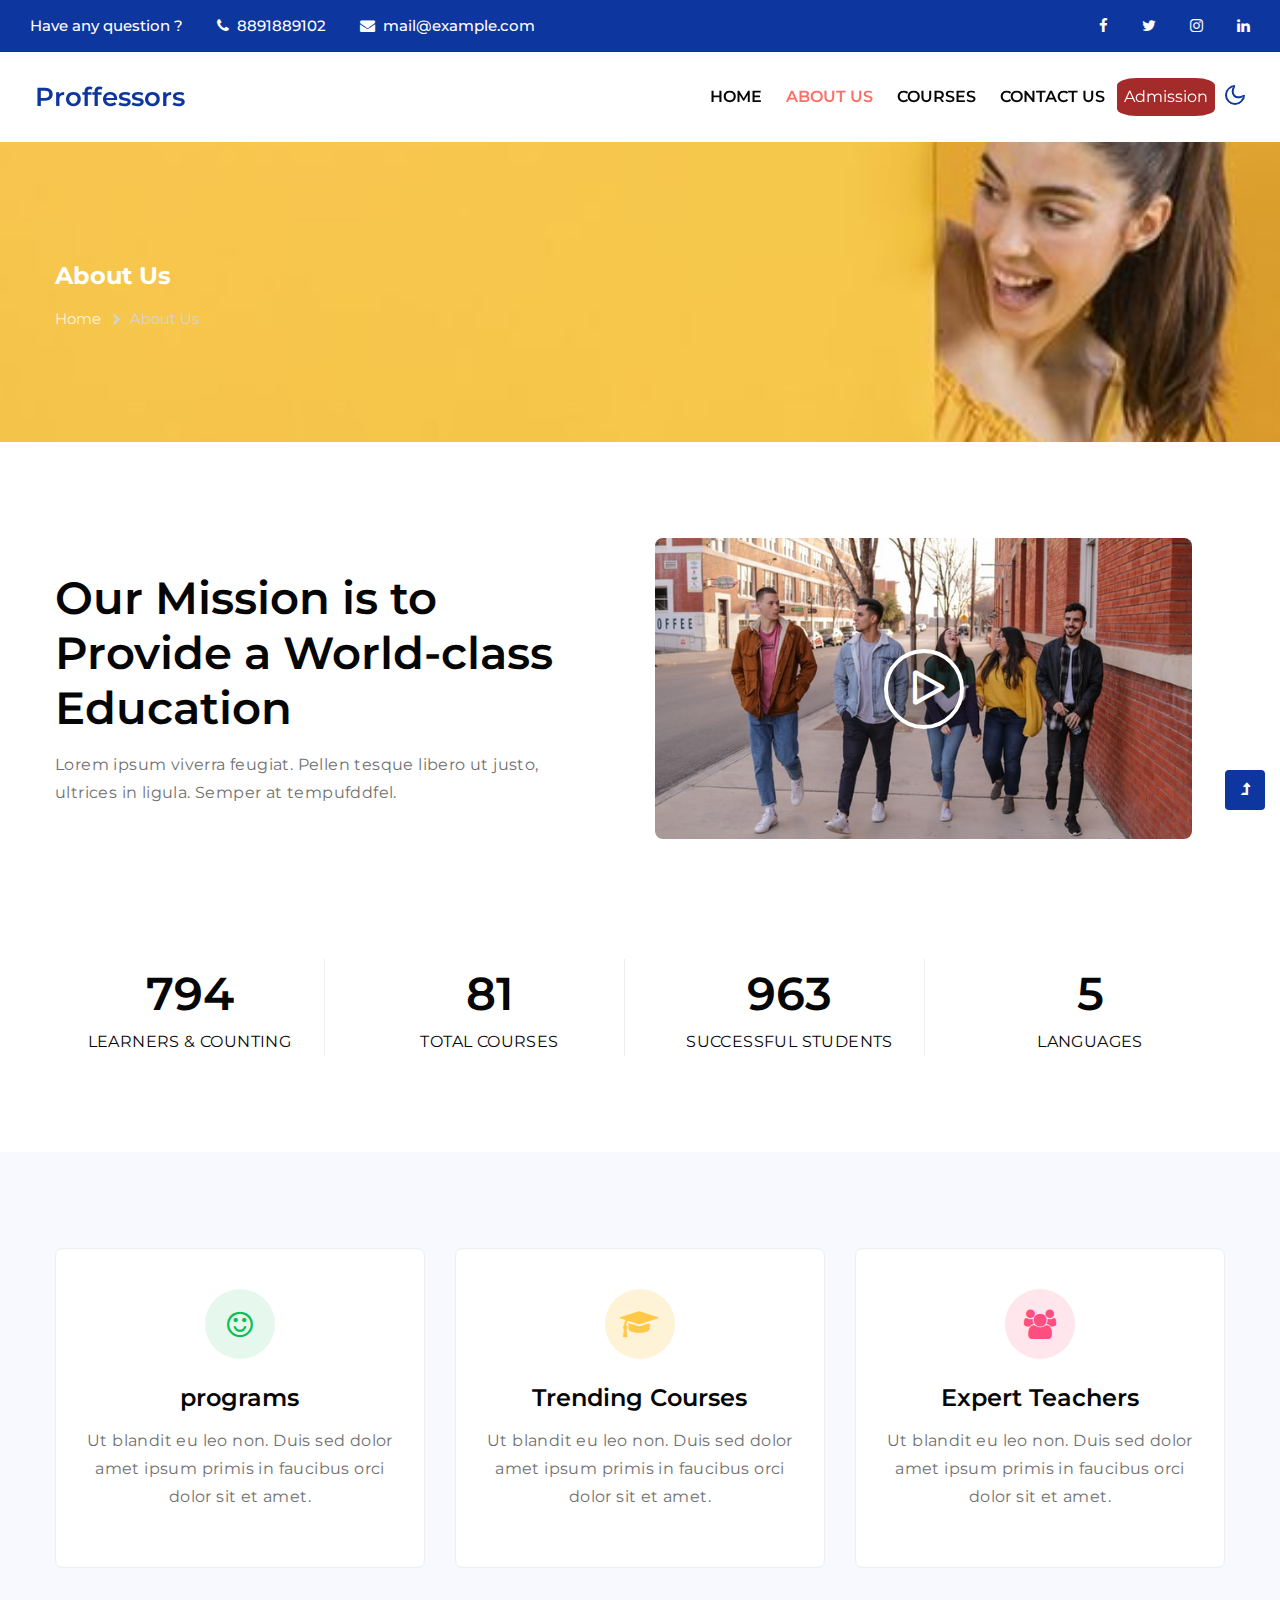
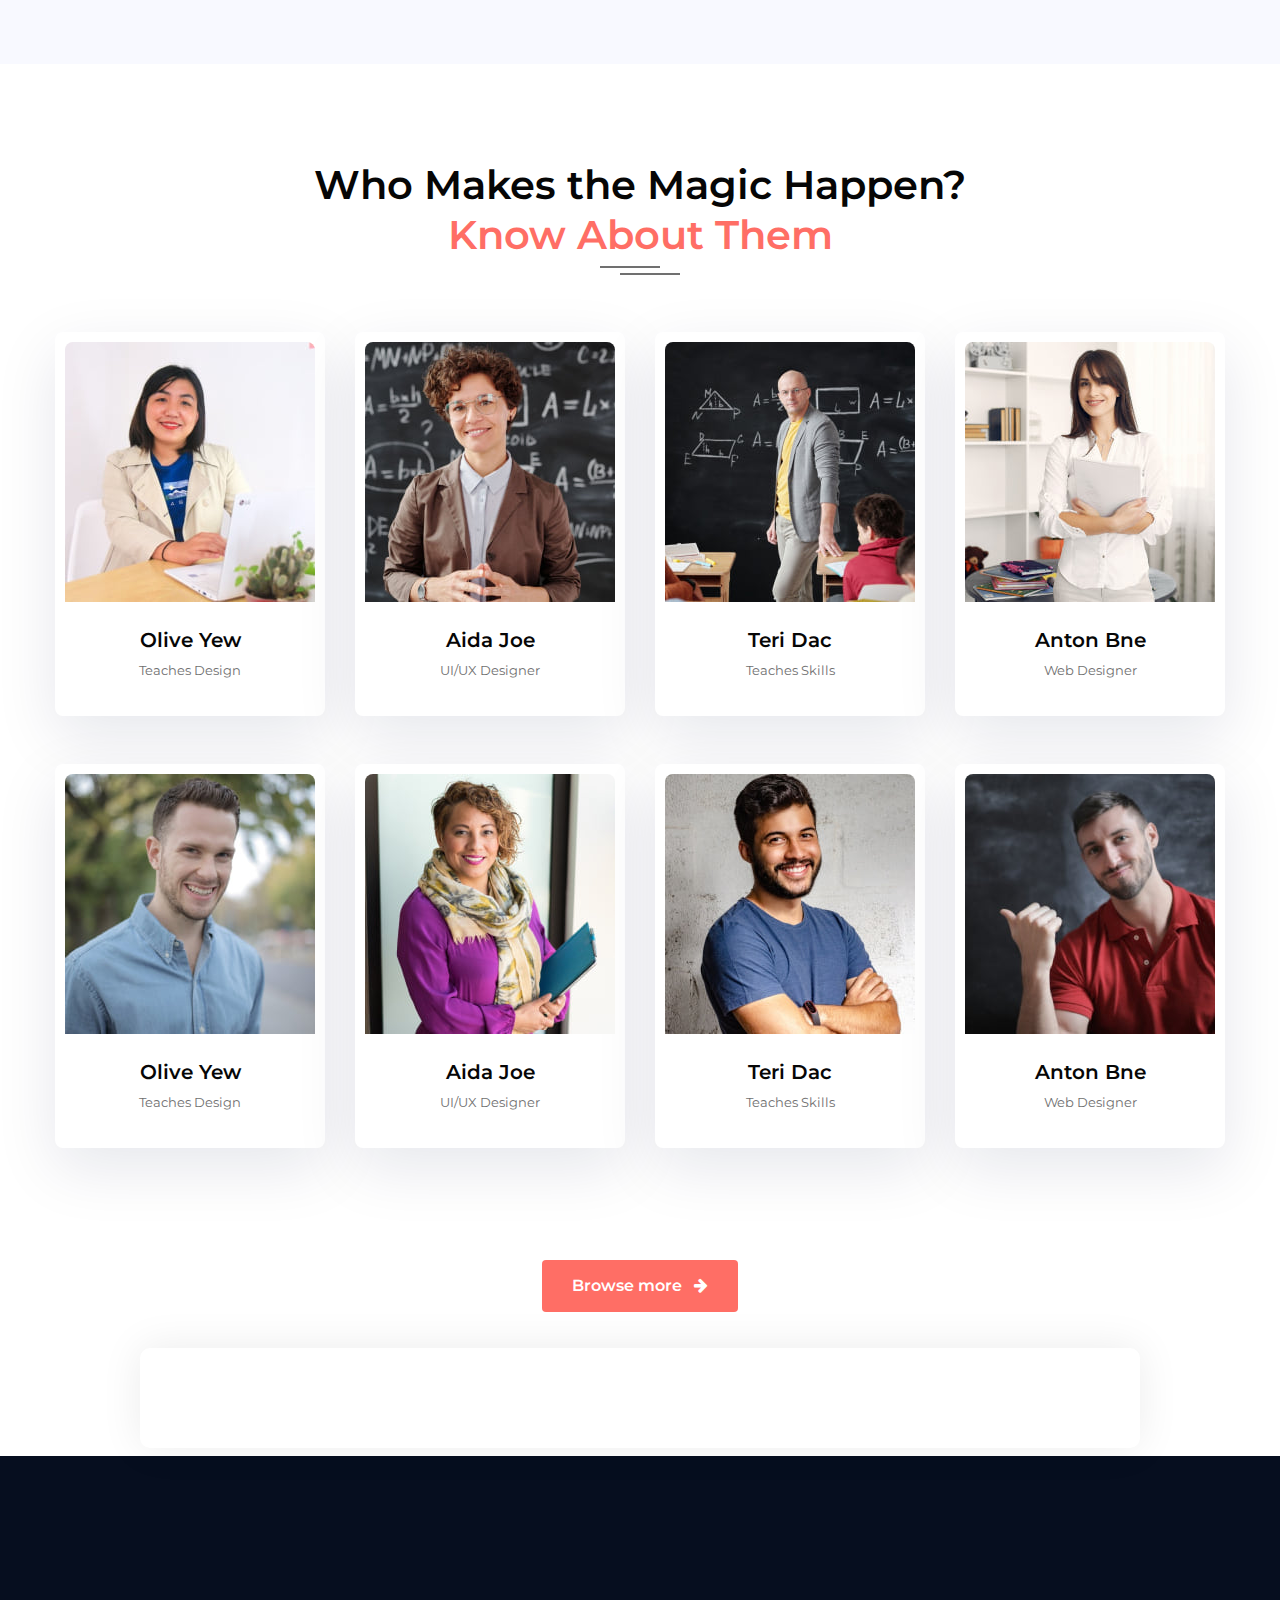
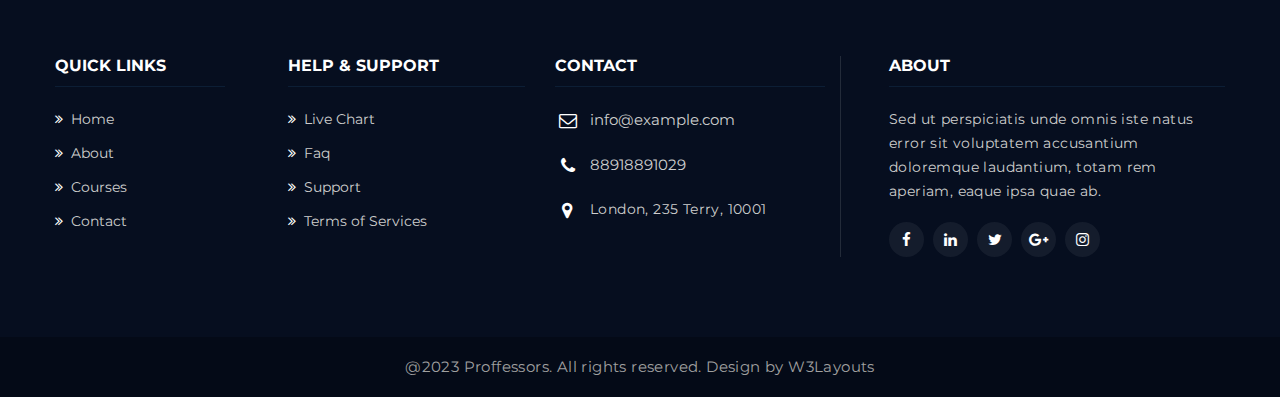
==== about.html @ b0084c27 "proffessors desing" ====
<!doctype html>
<html lang="en">

<head>
    <!-- Required meta tags -->
    <meta charset="utf-8">
    <meta name="viewport" content="width=device-width, initial-scale=1, shrink-to-fit=no">
    <title>Proffessors</title>
    <!-- google-fonts -->
    <link href="//fonts.googleapis.com/css2?family=Montserrat:wght@100;200;300;400;500;600;700;800;900&display=swap"
        rel="stylesheet">
    <!-- //google-fonts -->
    <!-- Template CSS Style link -->
    <link rel="stylesheet" href="assets/css/style-starter.css">
</head>

<body>
    <!-- top header -->
    <section class="w3l-top-header">
        <div class="container-fluid">
            <div class="top-content-w3ls d-flex align-items-center justify-content-between">
                <div class="top-headers">
                    <ul>
                        <li>
                            <a href="#help" class="d-sm-block d-none">Have any question ?</a>
                        </li>
                        <li>
                            <i class="fa fa-phone"></i><a href="tel:+918891889102">8891889102</a>
                        </li>
                        <li>
                            <i class="fa fa-envelope"></i><a href="mailto:mail@example.com">mail@example.com</a>
                        </li>
                    </ul>
                </div>
                <div class="top-headers top-headers-2">
                    <ul>
                        <li>
                            <a href="#facebook"><span class="fa fa-facebook"></span></a>
                        </li>
                        <li>
                            <a href="#twitter"><span class="fa fa-twitter"></span></a>
                        </li>
                        <li>
                            <a href="https://www.instagram.com/proffessors_academy_tr/"><span class="fa fa-instagram"></span></a>
                        </li>
                        <li class="mr-0">
                            <a href="#linkedin"><span class="fa fa-linkedin"></span></a>
                        </li>
                    </ul>
                </div>
            </div>
        </div>
    </section>
    <!-- //top header -->
    <!--header-->
    <header id="site-header" class="fixed-top">
        <div class="container-fluid">
            <nav class="navbar navbar-expand-lg stroke">
                <h1>
                    <a class="navbar-brand d-flex align-items-center" href="index.html">
                        <img src="assets/images/logo.png" alt="" class="mr-1" />Proffessors</a>
                </h1>
                <!-- if logo is image enable this   
    <a class="navbar-brand" href="#index.html">
        <img src="image-path" alt="Your logo" title="Your logo" style="height:35px;" />
    </a> -->
                <button class="navbar-toggler  collapsed bg-gradient" type="button" data-toggle="collapse"
                    data-target="#navbarTogglerDemo02" aria-controls="navbarTogglerDemo02" aria-expanded="false"
                    aria-label="Toggle navigation">
                    <span class="navbar-toggler-icon fa icon-expand fa-bars"></span>
                    <span class="navbar-toggler-icon fa icon-close fa-times"></span>
                </button>

                <div class="collapse navbar-collapse" id="navbarTogglerDemo02">
                    <ul class="navbar-nav ml-lg-auto">
                        <li class="nav-item">
                            <a class="nav-link" href="index.html">Home <span class="sr-only">(current)</span></a>
                        </li>
                        <li class="nav-item active">
                            <a class="nav-link" href="about.html">About Us</a>
                        </li>
                        <li class="nav-item">
                            <a class="nav-link" href="courses.html">Courses</a>
                        </li>
                        <li class="nav-item">
                            <a class="nav-link" href="contact.html">Contact Us</a>
                        </li>
                      
                        <a href="/admission.html" class="button" style="background-color: brown; border-radius: 20%; padding: 7px; color: white;">Admission</a>
                       
                    </ul>
                </div>
                <!-- toggle switch for light and dark theme -->
                <div class="cont-ser-position">
                    <nav class="navigation">
                        <div class="theme-switch-wrapper">
                            <label class="theme-switch" for="checkbox">
                                <input type="checkbox" id="checkbox">
                                <div class="mode-container">
                                    <i class="gg-sun"></i>
                                    <i class="gg-moon"></i>
                                </div>
                            </label>
                        </div>
                    </nav>
                </div>
                <!-- //toggle switch for light and dark theme -->
            </nav>
        </div>
    </header>
    <!--//header-->

    <!-- inner banner -->
    <div class="inner-banner-about">
        <section class="w3l-breadcrumb">
            <div class="container">
                <h4 class="inner-text-title font-weight-bold text-white mb-sm-3 mb-2">About Us</h4>
                <ul class="breadcrumbs-custom-path">
                    <li><a href="index.html">Home</a></li>
                    <li class="active"><span class="fa fa-chevron-right mx-2" aria-hidden="true"></span>About Us</li>
                </ul>
            </div>
        </section>
    </div>
    <!-- //inner banner -->

    <!-- about section -->
    <section class="video-section py-5">
        <div class="container py-md-5 py-4">
            <div class="row">
                <div class="col-lg-6 about-right-faq align-self pr-lg-5">
                    <h3 class="title-big">Our Mission is to Provide a World‑class Education</h3>
                    <p class="mt-3">Lorem ipsum viverra feugiat. Pellen tesque libero ut justo,
                        ultrices in ligula. Semper at tempufddfel. </p>
                </div>
                <div class="col-lg-6 left-wthree-img-video text-righ pr-lg-5 mt-lg-0 mt-5">
                    <div class="position-relative text-center">
                        <img src="assets/images/about.jpg" alt="" class="img-fluid">
                        <a href="#small-dialog" class="popup-with-zoom-anim play-view text-center position-absolute">
                            <span class="video-play-icon">
                                <span class="fa fa-play"></span>
                            </span>
                        </a>

                        <!-- dialog itself, mfp-hide class is required to make dialog hidden -->
                        <div id="small-dialog" class="zoom-anim-dialog mfp-hide">
                            
                            <iframe src="https://player.vimeo.com/video/83651159?title=0&byline=0&portrait=0"
                                frameborder="0" allow="autoplay; fullscreen" allowfullscreen></iframe>
                        </div>
                    </div>
                </div>
            </div>
        </div>
    </section>
    <!-- //about section -->

    <!-- stats -->
    <section class="w3_stats pb-5" id="stats">
        <div class="container pb-md-5 pb-4 pt-4">
            <div class="w3-stats">
                <div class="row text-center">
                    <div class="col-lg-3 col-sm-6">
                        <div class="counter">
                            <div class="timer count-title count-number" data-to="6300" data-speed="1500"></div>
                            <p class="count-text">Learners & counting</p>
                        </div>
                    </div>
                    <div class="col-lg-3 col-sm-6 mt-sm-0 mt-4">
                        <div class="counter">
                            <div class="timer count-title count-number" data-to="638" data-speed="1500"></div>
                            <p class="count-text">Total courses</p>
                        </div>
                    </div>
                    <div class="col-lg-3 col-sm-6 mt-lg-0 mt-4">
                        <div class="counter">
                            <div class="timer count-title count-number" data-to="7600" data-speed="1500"></div>
                            <p class="count-text">Successful students</p>
                        </div>
                    </div>
                    <div class="col-lg-3 col-sm-6 mt-lg-0 mt-4">
                        <div class="counter border-right-0">
                            <div class="timer count-title count-number" data-to="36" data-speed="1500"></div>
                            <p class="count-text">Languages</p>
                        </div>
                    </div>
                </div>
            </div>
        </div>
    </section>
    <!-- //stats -->

    <!-- about-bootom grids -->
    <section class="w3l-bottom-about py-5">
        <div class="container py-md-5 py-4">
            <div class="grids-area-hny main-cont-wthree-fea row">
                <div class="col-lg-4 col-md-6 grids-feature">
                    <div class="area-box">
                        <span class="fa fa-smile-o" aria-hidden="true"></span>
                        <h4><a href="program.html" class="title-head">programs</a></h4>
                        <p class="mb-3">Ut blandit eu leo non. Duis sed dolor amet ipsum primis
                            in faucibus orci dolor sit et amet.</p>
                    </div>
                </div>
                <div class="col-lg-4 col-md-6 grids-feature mt-md-0 mt-4">
                    <div class="area-box">
                        <span class="fa fa-graduation-cap icon-style-2" aria-hidden="true"></span>
                        <h4><a href="/courses.html" class="title-head">Trending Courses</a></h4>
                        <p class="mb-3">Ut blandit eu leo non. Duis sed dolor amet ipsum primis
                            in faucibus orci dolor sit et amet.</p>
                    </div>
                </div>
                <div class="col-lg-4 col-md-6 grids-feature mt-lg-0 mt-4">
                    <div class="area-box">
                        <span class="fa fa-users icon-style-3" aria-hidden="true"></span>
                        <h4><a href="#Teachers" class="title-head">Expert Teachers</a></h4>
                        <p class="mb-3">Ut blandit eu leo non. Duis sed dolor amet ipsum primis
                            in faucibus orci dolor sit et amet.</p>
                    </div>
                </div>
            </div>
        </div>
    </section>
    <!-- //bottom-grids-->

    <!-- team section -->
    <section class="w3l-team py-sm-5 pb-sm-0 pb-5" id="Teachers" >
        <div class="container py-md-5 py-4" >
            <div class="title-heading-w3 text-center mx-auto mb-5 pb-sm-4">
                <h3 class="title-main">Who Makes the Magic Happen? <span>Know About Them</span></h3>
            </div>
            <div class="row text-center">
                <div class="col-lg-3 col-sm-6">
                    <div class="team-block-single">
                        <div class="team-grids">
                            <a href="#team-single">
                                <img src="assets/images/team1.jpg" class="img-fluid" alt="">
                                <div class="team-info">
                                    <div class="social-icons-section">
                                        <a class="fac" href="#facebook">
                                            <span class="fa fa-facebook"></span>
                                        </a>
                                        <a class="twitter mx-2" href="#twitter">
                                            <span class="fa fa-twitter"></span>
                                        </a>
                                        <a class="google" href="#google-plus">
                                            <span class="fa fa-google-plus"></span>
                                        </a>
                                    </div>
                                </div>
                            </a>
                        </div>
                        <div class="team-bottom-block p-4">
                            <h5 class="member mb-1"><a href="#team">Olive Yew</a></h5>
                            <small>Teaches Design</small>
                        </div>
                    </div>
                </div>
                <div class="col-lg-3 col-sm-6 mt-sm-0 mt-5">
                    <div class="team-block-single">
                        <div class="team-grids">
                            <a href="#team-single">
                                <img src="assets/images/team2.jpg" class="img-fluid" alt="">
                                <div class="team-info">
                                    <div class="social-icons-section">
                                        <a class="fac" href="#facebook">
                                            <span class="fa fa-facebook"></span>
                                        </a>
                                        <a class="twitter mx-2" href="#twitter">
                                            <span class="fa fa-twitter"></span>
                                        </a>
                                        <a class="google" href="#google-plus">
                                            <span class="fa fa-google-plus"></span>
                                        </a>
                                    </div>
                                </div>
                            </a>
                        </div>
                        <div class="team-bottom-block p-4">
                            <h5 class="member mb-1 active"><a href="#team">Aida Joe</a></h5>
                            <small>UI/UX Designer</small>
                        </div>
                    </div>
                </div>
                <div class="col-lg-3 col-sm-6 mt-lg-0 mt-5">
                    <div class="team-block-single">
                        <div class="team-grids">
                            <a href="#team-single">
                                <img src="assets/images/team3.jpg" class="img-fluid" alt="">
                                <div class="team-info">
                                    <div class="social-icons-section">
                                        <a class="fac" href="#facebook">
                                            <span class="fa fa-facebook"></span>
                                        </a>
                                        <a class="twitter mx-2" href="#twitter">
                                            <span class="fa fa-twitter"></span>
                                        </a>
                                        <a class="google" href="#google-plus">
                                            <span class="fa fa-google-plus"></span>
                                        </a>
                                    </div>
                                </div>
                            </a>
                        </div>
                        <div class="team-bottom-block p-4">
                            <h5 class="member mb-1"><a href="#team">Teri Dac</a></h5>
                            <small>Teaches Skills</small>
                        </div>
                    </div>
                </div>
                <div class="col-lg-3 col-sm-6 mt-lg-0 mt-5">
                    <div class="team-block-single">
                        <div class="team-grids">
                            <a href="#team-single">
                                <img src="assets/images/team4.jpg" class="img-fluid" alt="">
                                <div class="team-info">
                                    <div class="social-icons-section">
                                        <a class="fac" href="#facebook">
                                            <span class="fa fa-facebook"></span>
                                        </a>
                                        <a class="twitter mx-2" href="#twitter">
                                            <span class="fa fa-twitter"></span>
                                        </a>
                                        <a class="google" href="#google-plus">
                                            <span class="fa fa-google-plus"></span>
                                        </a>
                                    </div>
                                </div>
                            </a>
                        </div>
                        <div class="team-bottom-block p-4">
                            <h5 class="member mb-1"><a href="#team">Anton Bne</a></h5>
                            <small>Web Designer</small>
                        </div>
                    </div>
                </div>
                <div class="col-lg-3 col-sm-6 mt-5">
                    <div class="team-block-single">
                        <div class="team-grids">
                            <a href="#team-single">
                                <img src="assets/images/team5.jpg" class="img-fluid" alt="">
                                <div class="team-info">
                                    <div class="social-icons-section">
                                        <a class="fac" href="#facebook">
                                            <span class="fa fa-facebook"></span>
                                        </a>
                                        <a class="twitter mx-2" href="#twitter">
                                            <span class="fa fa-twitter"></span>
                                        </a>
                                        <a class="google" href="#google-plus">
                                            <span class="fa fa-google-plus"></span>
                                        </a>
                                    </div>
                                </div>
                            </a>
                        </div>
                        <div class="team-bottom-block p-4">
                            <h5 class="member mb-1"><a href="#team">Olive Yew</a></h5>
                            <small>Teaches Design</small>
                        </div>
                    </div>
                </div>
                <div class="col-lg-3 col-sm-6 mt-5">
                    <div class="team-block-single">
                        <div class="team-grids">
                            <a href="#team-single">
                                <img src="assets/images/team6.jpg" class="img-fluid" alt="">
                                <div class="team-info">
                                    <div class="social-icons-section">
                                        <a class="fac" href="#facebook">
                                            <span class="fa fa-facebook"></span>
                                        </a>
                                        <a class="twitter mx-2" href="#twitter">
                                            <span class="fa fa-twitter"></span>
                                        </a>
                                        <a class="google" href="#google-plus">
                                            <span class="fa fa-google-plus"></span>
                                        </a>
                                    </div>
                                </div>
                            </a>
                        </div>
                        <div class="team-bottom-block p-4">
                            <h5 class="member mb-1 active"><a href="#team">Aida Joe</a></h5>
                            <small>UI/UX Designer</small>
                        </div>
                    </div>
                </div>
                <div class="col-lg-3 col-sm-6 mt-5">
                    <div class="team-block-single">
                        <div class="team-grids">
                            <a href="#team-single">
                                <img src="assets/images/team7.jpg" class="img-fluid" alt="">
                                <div class="team-info">
                                    <div class="social-icons-section">
                                        <a class="fac" href="#facebook">
                                            <span class="fa fa-facebook"></span>
                                        </a>
                                        <a class="twitter mx-2" href="#twitter">
                                            <span class="fa fa-twitter"></span>
                                        </a>
                                        <a class="google" href="#google-plus">
                                            <span class="fa fa-google-plus"></span>
                                        </a>
                                    </div>
                                </div>
                            </a>
                        </div>
                        <div class="team-bottom-block p-4">
                            <h5 class="member mb-1"><a href="#team">Teri Dac</a></h5>
                            <small>Teaches Skills</small>
                        </div>
                    </div>
                </div>
                <div class="col-lg-3 col-sm-6 mt-5">
                    <div class="team-block-single">
                        <div class="team-grids">
                            <a href="#team-single">
                                <img src="assets/images/team8.jpg" class="img-fluid" alt="">
                                <div class="team-info">
                                    <div class="social-icons-section">
                                        <a class="fac" href="#facebook">
                                            <span class="fa fa-facebook"></span>
                                        </a>
                                        <a class="twitter mx-2" href="#twitter">
                                            <span class="fa fa-twitter"></span>
                                        </a>
                                        <a class="google" href="#google-plus">
                                            <span class="fa fa-google-plus"></span>
                                        </a>
                                    </div>
                                </div>
                            </a>
                        </div>
                        <div class="team-bottom-block p-4">
                            <h5 class="member mb-1"><a href="#team">Anton Bne</a></h5>
                            <small>Web Designer</small>
                        </div>
                    </div>
                </div>
            </div>
        </div>
        <div class="text-center mt-5">
            <a class="btn btn-style btn-style-secondary mt-sm-3" href="teachers.html">
                Browse more <i class="fa fa-arrow-right ml-2" aria-hidden="true"></i></a>
        </div>
    </section>
    <!-- //team setion -->

  
    <!-- footer -->
    <footer class="w3l-footer-22 position-relative mt-5 pt-5">
        <div class="footer-sub">
            <div class="container">
                <div class="text-txt">
                    <div class="right-side">
                    </div>
                    <div class="row sub-columns">
                        <div class="col-lg-2 col-sm-6 sub-two-right">
                            <h6>Quick links</h6>
                            <ul>
                                <li><a href="index.html"><span class="fa fa-angle-double-right mr-2"></span>Home</a>
                                </li>
                                <li><a href="about.html"><span class="fa fa-angle-double-right mr-2"></span>About</a>
                                </li>
                                <li><a href="courses.html"><span
                                            class="fa fa-angle-double-right mr-2"></span>Courses</a></li>
                                <li><a href="contact.html"><span
                                            class="fa fa-angle-double-right mr-2"></span>Contact</a></li>
                            </ul>
                        </div>
                        <div class="col-lg-3 col-sm-6 sub-two-right pl-lg-5 mt-sm-0 mt-4">
                            <h6>Help & Support</h6>
                            <ul>
                                <li><a href="#live"><span class="fa fa-angle-double-right mr-2"></span>Live
                                        Chart</a></li>
                                <li><a href="#faq"><span class="fa fa-angle-double-right mr-2"></span>Faq</a>
                                </li>
                                <li><a href="#support"><span class="fa fa-angle-double-right mr-2"></span>Support</a>
                                </li>
                                <li><a href="#terms"><span class="fa fa-angle-double-right mr-2"></span>Terms
                                        of Services</a></li>
                            </ul>
                        </div>
                        <div class="col-lg-3 col-sm-6 sub-one-left mt-lg-0 mt-sm-5 mt-4">
                            <h6>Contact </h6>
                            <div class="column2">
                                <div class="href1"><span class="fa fa-envelope-o" aria-hidden="true"></span><a
                                        href="mailto:info@example.com">info@example.com</a>
                                </div>
                                <div class="href2"><span class="fa fa-phone" aria-hidden="true"></span><a
                                        href="tel:+918891889102">88918891029</a>
                                </div>
                                <div>
                                    <p class="contact-para"><span class="fa fa-map-marker"
                                            aria-hidden="true"></span>London, 235 Terry, 10001</p>
                                </div>
                            </div>
                        </div>
                        <div class="col-lg-4 col-sm-6 sub-one-left ab-right-cont pl-lg-5 mt-lg-0 mt-sm-5 mt-4">
                            <h6>About </h6>
                            <p>Sed ut perspiciatis unde omnis iste natus error sit voluptatem accusantium
                                doloremque
                                laudantium, totam rem aperiam, eaque ipsa quae ab.</p>
                            <div class="columns-2">
                                <ul class="social">
                                    <li><a href="#facebook"><span class="fa fa-facebook" aria-hidden="true"></span></a>
                                    </li>
                                    <li><a href="#linkedin"><span class="fa fa-linkedin" aria-hidden="true"></span></a>
                                    </li>
                                    <li><a href="#twitter"><span class="fa fa-twitter" aria-hidden="true"></span></a>
                                    </li>
                                    <li><a href="#google"><span class="fa fa-google-plus" aria-hidden="true"></span></a>
                                    </li>
                                    <li>
                                        <a href="https://www.instagram.com/proffessors_academy_tr/"><span class="fa fa-instagram"></span></a>
                                    </li>
                                </ul>
                            </div>
                        </div>
                    </div>
                </div>
            </div>
        </div>
        <!-- copyright -->
        <div class="copyright-footer text-center">
            <div class="container">
                <div class="columns">
                    <p>@2023 Proffessors. All rights reserved. Design by <a href="https://w3layouts.com/"
                            target="_blank"></a>
                        W3Layouts</a>
                    </p>
                </div>
            </div>
        </div>
        <!-- //copyright -->
    </footer>
    <!-- //footer -->

    <!-- Js scripts -->
    <!-- move top -->
    <button onclick="topFunction()" id="movetop" title="Go to top">
        <span class="fa fa-level-up" aria-hidden="true"></span>
    </button>
    <script>
        // When the user scrolls down 20px from the top of the document, show the button
        window.onscroll = function () {
            scrollFunction()
        };

        function scrollFunction() {
            if (document.body.scrollTop > 20 || document.documentElement.scrollTop > 20) {
                document.getElementById("movetop").style.display = "block";
            } else {
                document.getElementById("movetop").style.display = "none";
            }
        }

        // When the user clicks on the button, scroll to the top of the document
        function topFunction() {
            document.body.scrollTop = 0;
            document.documentElement.scrollTop = 0;
        }
    </script>
    <!-- //move top -->

    <!-- common jquery plugin -->
    <script src="assets/js/jquery-3.3.1.min.js"></script>
    <!-- //common jquery plugin -->

    <!-- magnific popup -->
    <script src="assets/js/jquery.magnific-popup.min.js"></script>
    <script>
        $(document).ready(function () {
            $('.popup-with-zoom-anim').magnificPopup({
                type: 'inline',

                fixedContentPos: false,
                fixedBgPos: true,

                overflowY: 'auto',

                closeBtnInside: true,
                preloader: false,

                midClick: true,
                removalDelay: 300,
                mainClass: 'my-mfp-zoom-in'
            });

            $('.popup-with-move-anim').magnificPopup({
                type: 'inline',

                fixedContentPos: false,
                fixedBgPos: true,

                overflowY: 'auto',

                closeBtnInside: true,
                preloader: false,

                midClick: true,
                removalDelay: 300,
                mainClass: 'my-mfp-slide-bottom'
            });
        });
    </script>
    <!-- //magnific popup -->

    <!-- counter for stats -->
    <script src="assets/js/counter.js"></script>
    <!-- //counter for stats -->

    <!-- theme switch js (light and dark)-->
    <script src="assets/js/theme-change.js"></script>
    <script>
        function autoType(elementClass, typingSpeed) {
            var thhis = $(elementClass);
            thhis.css({
                "position": "relative",
                "display": "inline-block"
            });
            thhis.prepend('<div class="cursor" style="right: initial; left:0;"></div>');
            thhis = thhis.find(".text-js");
            var text = thhis.text().trim().split('');
            var amntOfChars = text.length;
            var newString = "";
            thhis.text("|");
            setTimeout(function () {
                thhis.css("opacity", 1);
                thhis.prev().removeAttr("style");
                thhis.text("");
                for (var i = 0; i < amntOfChars; i++) {
                    (function (i, char) {
                        setTimeout(function () {
                            newString += char;
                            thhis.text(newString);
                        }, i * typingSpeed);
                    })(i + 1, text[i]);
                }
            }, 1500);
        }

        $(document).ready(function () {
            // Now to start autoTyping just call the autoType function with the 
            // class of outer div
            // The second paramter is the speed between each letter is typed.   
            autoType(".type-js", 200);
        });
    </script>
    <!-- //theme switch js (light and dark)-->

    <!-- MENU-JS -->
    <script>
        $(window).on("scroll", function () {
            var scroll = $(window).scrollTop();

            if (scroll >= 80) {
                $("#site-header").addClass("nav-fixed");
            } else {
                $("#site-header").removeClass("nav-fixed");
            }
        });

        //Main navigation Active Class Add Remove
        $(".navbar-toggler").on("click", function () {
            $("header").toggleClass("active");
        });
        $(document).on("ready", function () {
            if ($(window).width() > 991) {
                $("header").removeClass("active");
            }
            $(window).on("resize", function () {
                if ($(window).width() > 991) {
                    $("header").removeClass("active");
                }
            });
        });
    </script>
    <!-- //MENU-JS -->

    <!-- disable body scroll which navbar is in active -->
    <script>
        $(function () {
            $('.navbar-toggler').click(function () {
                $('body').toggleClass('noscroll');
            })
        });
    </script>
    <!-- //disable body scroll which navbar is in active -->

    <!--bootstrap-->
    <script src="assets/js/bootstrap.min.js"></script>
    <!-- //bootstrap-->
    <!-- //Js scripts -->
</body>

</html>
---- assets/css/style-starter.css ----
@charset "UTF-8";

/*--
Author: W3layouts
Author URL: http://w3layouts.com
--*/
/*!
 * Bootstrap v4.4.1 (https://getbootstrap.com/)
 * Copyright 2011-2019 The Bootstrap Authors
 * Copyright 2011-2019 Twitter, Inc.
 * Licensed under MIT (https://github.com/twbs/bootstrap/blob/master/LICENSE)
 */
 *{
  margin: 0;
  padding: 0;
 }
 html {
  scroll-behavior: smooth;
  width: 100%;
  height: 100%;
  padding: 0px;
  margin: 0px;
  overflow-x: hidden;
}

:root {
  --blue: #007bff;
  --indigo: #6610f2;
  --purple: #6f42c1;
  --pink: #e83e8c;
  --red: #dc3545;
  --orange: #fd7e14;
  --yellow: #ffc107;
  --green: #28a745;
  --teal: #20c997;
  --cyan: #17a2b8;
  --white: #fff;
  --gray: #6c757d;
  --gray-dark: #343a40;
  --primary: #ff4c4c;
  --secondary: #e71d36;
  --success: #28a745;
  --info: #17a2b8;
  --warning: #ffc107;
  --danger: #dc3545;
  --light: #f8f9fa;
  --dark: #343a40;
  --breakpoint-xs: 0;
  --breakpoint-sm: 576px;
  --breakpoint-md: 768px;
  --breakpoint-lg: 992px;
  --breakpoint-xl: 1200px;
  --font-family-sans-serif: -apple-system, BlinkMacSystemFont, "Segoe UI", Roboto, "Helvetica Neue", Arial, "Noto Sans", sans-serif, "Apple Color Emoji", "Segoe UI Emoji", "Segoe UI Symbol", "Noto Color Emoji";
  --font-family-monospace: SFMono-Regular, Menlo, Monaco, Consolas, "Liberation Mono", "Courier New", monospace;
}

*,
*::before,
*::after {
  box-sizing: border-box;
}

html {
  font-family: sans-serif;
  line-height: 1.15;
  -webkit-text-size-adjust: 100%;
  -webkit-tap-highlight-color: rgba(0, 0, 0, 0);
}

article,
aside,
figcaption,
figure,
footer,
header,
hgroup,
main,
nav,
section {
  display: block;
}

body {
  margin: 0;
  font-family: -apple-system, BlinkMacSystemFont, "Segoe UI", Roboto, "Helvetica Neue", Arial, "Noto Sans", sans-serif, "Apple Color Emoji", "Segoe UI Emoji", "Segoe UI Symbol", "Noto Color Emoji";
  font-size: 1rem;
  font-weight: 400;
  line-height: 1.5;
  color: #212529;
  text-align: left;
  background-color: #fff;
}

[tabindex="-1"]:focus:not(:focus-visible) {
  outline: 0 !important;
}

hr {
  box-sizing: content-box;
  height: 0;
  overflow: visible;
}

h1,
h2,
h3,
h4,
h5,
h6 {
  margin-top: 0;
  margin-bottom: 0.5rem;
}

p {
  margin-top: 0;
  margin-bottom: 1rem;
}

abbr[title],
abbr[data-original-title] {
  text-decoration: underline;
  -webkit-text-decoration: underline dotted;
  text-decoration: underline dotted;
  cursor: help;
  border-bottom: 0;
  -webkit-text-decoration-skip-ink: none;
  text-decoration-skip-ink: none;
}

address {
  margin-bottom: 1rem;
  font-style: normal;
  line-height: inherit;
}

ol,
ul,
dl {
  margin-top: 0;
  margin-bottom: 1rem;
}

ol ol,
ul ul,
ol ul,
ul ol {
  margin-bottom: 0;
}

dt {
  font-weight: 600;
}

dd {
  margin-bottom: .5rem;
  margin-left: 0;
}

blockquote {
  margin: 0 0 1rem;
}

b,
strong {
  font-weight: bolder;
}

small {
  font-size: 80%;
}

sub,
sup {
  position: relative;
  font-size: 75%;
  line-height: 0;
  vertical-align: baseline;
}

sub {
  bottom: -.25em;
}

sup {
  top: -.5em;
}

a {
  color: var(--font-color);
  text-decoration: none;
  background-color: transparent;
}

a:hover {
  color: var(--primary-color);
  text-decoration: underline;
}

a,
a:hover,
button,
button:hover {
  text-decoration: none;
  transition: .5s all;
  -moz-transition: .5s all;
}

a:not([href]) {
  color: inherit;
  text-decoration: none;
}

a:not([href]):hover {
  color: inherit;
  text-decoration: none;
}

pre,
code,
kbd,
samp {
  font-family: SFMono-Regular, Menlo, Monaco, Consolas, "Liberation Mono", "Courier New", monospace;
  font-size: 1em;
}

pre {
  margin-top: 0;
  margin-bottom: 1rem;
  overflow: auto;
}

figure {
  margin: 0 0 1rem;
}

img {
  vertical-align: middle;
  border-style: none;
}

svg {
  overflow: hidden;
  vertical-align: middle;
}

table {
  border-collapse: collapse;
}

caption {
  padding-top: 0.75rem;
  padding-bottom: 0.75rem;
  color: #6c757d;
  text-align: left;
  caption-side: bottom;
}

th {
  text-align: inherit;
}

label {
  display: inline-block;
  margin-bottom: 0.5rem;
}

button {
  border-radius: 0;
}

button:focus {
  outline: 1px dotted;
  outline: 5px auto -webkit-focus-ring-color;
}

input,
button,
select,
optgroup,
textarea {
  margin: 0;
  font-family: inherit;
  font-size: inherit;
  line-height: inherit;
}

button,
input {
  overflow: visible;
}

button,
select {
  text-transform: none;
}

select {
  word-wrap: normal;
}

button,
[type="button"],
[type="reset"],
[type="submit"] {
  -webkit-appearance: button;
}

button:not(:disabled),
[type="button"]:not(:disabled),
[type="reset"]:not(:disabled),
[type="submit"]:not(:disabled) {
  cursor: pointer;
}

button::-moz-focus-inner,
[type="button"]::-moz-focus-inner,
[type="reset"]::-moz-focus-inner,
[type="submit"]::-moz-focus-inner {
  padding: 0;
  border-style: none;
}

input[type="radio"],
input[type="checkbox"] {
  /*box-sizing:content-box;*/
  padding: 0;
}

input[type="date"],
input[type="time"],
input[type="datetime-local"],
input[type="month"] {
  -webkit-appearance: listbox;
}

textarea {
  overflow: auto;
  resize: vertical;
}

fieldset {
  min-width: 0;
  padding: 0;
  margin: 0;
  border: 0;
}

legend {
  display: block;
  width: 100%;
  max-width: 100%;
  padding: 0;
  margin-bottom: .5rem;
  font-size: 1.5rem;
  line-height: inherit;
  color: inherit;
  white-space: normal;
}

@media (max-width: 1200px) {
  legend {
    font-size: calc(1.275rem + 0.3vw);
  }
}

progress {
  vertical-align: baseline;
}

[type="number"]::-webkit-inner-spin-button,
[type="number"]::-webkit-outer-spin-button {
  height: auto;
}

[type="search"] {
  outline-offset: -2px;
  -webkit-appearance: none;
}

[type="search"]::-webkit-search-decoration {
  -webkit-appearance: none;
}

::-webkit-file-upload-button {
  font: inherit;
  -webkit-appearance: button;
}

output {
  display: inline-block;
}

summary {
  display: list-item;
  cursor: pointer;
}

template {
  display: none;
}

[hidden] {
  display: none !important;
}

h1,
h2,
h3,
h4,
h5,
h6,
.h1,
.h2,
.h3,
.h4,
.h5,
.h6 {
  margin-bottom: 0.5rem;
  font-weight: 400;
  line-height: 28px;
}

h1,
.h1 {
  font-size: 2.5rem;
}

@media (max-width: 1200px) {

  h1,
  .h1 {
    font-size: calc(1.375rem + 1.5vw);
  }
}

h2,
.h2 {
  font-size: 2rem;
}

@media (max-width: 1200px) {

  h2,
  .h2 {
    font-size: calc(1.325rem + 0.9vw);
  }
}

h3,
.h3 {
  font-size: 1.75rem;
}

@media (max-width: 1200px) {

  h3,
  .h3 {
    font-size: calc(1.3rem + 0.6vw);
  }
}

h4,
.h4 {
  font-size: 1.5rem;
}

@media (max-width: 1200px) {

  h4,
  .h4 {
    font-size: calc(1.275rem + 0.3vw);
  }
}

h5,
.h5 {
  font-size: 1.25rem;
}

h6,
.h6 {
  font-size: 1rem;
}

.lead {
  font-size: 1.25rem;
  font-weight: 300;
}

.display-1 {
  font-size: 6rem;
  font-weight: 300;
  line-height: 1.2;
}

@media (max-width: 1200px) {
  .display-1 {
    font-size: calc(1.725rem + 5.7vw);
  }
}

.display-2 {
  font-size: 5.5rem;
  font-weight: 300;
  line-height: 1.2;
}

@media (max-width: 1200px) {
  .display-2 {
    font-size: calc(1.675rem + 5.1vw);
  }
}

.display-3 {
  font-size: 4.5rem;
  font-weight: 300;
  line-height: 1.2;
}

@media (max-width: 1200px) {
  .display-3 {
    font-size: calc(1.575rem + 3.9vw);
  }
}

.display-4 {
  font-size: 3.5rem;
  font-weight: 300;
  line-height: 1.2;
}

@media (max-width: 1200px) {
  .display-4 {
    font-size: calc(1.475rem + 2.7vw);
  }
}

hr {
  margin-top: 1rem;
  margin-bottom: 1rem;
  border: 0;
  border-top: 1px solid rgba(0, 0, 0, 0.1);
}

small,
.small {
  font-size: 80%;
  font-weight: 400;
}

mark,
.mark {
  padding: 0.2em;
  background-color: #fcf8e3;
}

.list-unstyled {
  padding-left: 0;
  list-style: none;
}

.list-inline {
  padding-left: 0;
  list-style: none;
}

.list-inline-item {
  display: inline-block;
}

.list-inline-item:not(:last-child) {
  margin-right: 0.5rem;
}

.initialism {
  font-size: 90%;
  text-transform: uppercase;
}

.blockquote {
  margin-bottom: 1rem;
  font-size: 1.25rem;
}

.blockquote-footer {
  display: block;
  font-size: 80%;
  color: #6c757d;
}

.blockquote-footer::before {
  content: "\2014\00A0";
}

.img-fluid {
  max-width: 100%;
  height: auto;
}

.img-thumbnail {
  padding: 0.25rem;
  background-color: #fff;
  border: 1px solid #dee2e6;
  border-radius: 0.25rem;
  max-width: 100%;
  height: auto;
}

.figure {
  display: inline-block;
}

.figure-img {
  margin-bottom: 0.5rem;
  line-height: 1;
}

.figure-caption {
  font-size: 90%;
  color: #6c757d;
}

code {
  font-size: 87.5%;
  color: #e83e8c;
  word-wrap: break-word;
}

a>code {
  color: inherit;
}

kbd {
  padding: 0.2rem 0.4rem;
  font-size: 87.5%;
  color: #fff;
  background-color: #212529;
  border-radius: 0.2rem;
}

kbd kbd {
  padding: 0;
  font-size: 100%;
  font-weight: 600;
}

pre {
  display: block;
  font-size: 87.5%;
  color: #212529;
}

pre code {
  font-size: inherit;
  color: inherit;
  word-break: normal;
}

.pre-scrollable {
  max-height: 340px;
  overflow-y: scroll;
}

.container {
  width: 100%;
  padding-right: 15px;
  padding-left: 15px;
  margin-right: auto;
  margin-left: auto;
}

@media (min-width: 576px) {
  .container {
    max-width: 540px;
  }
}

@media (min-width: 768px) {
  .container {
    max-width: 720px;
  }
}

@media (min-width: 992px) {
  .container {
    max-width: 960px;
  }
}

@media (min-width: 1200px) {
  .container {
    max-width: 1140px;
  }
}

.container-fluid,
.container-sm,
.container-md,
.container-lg,
.container-xl {
  width: 100%;
  padding-right: 15px;
  padding-left: 15px;
  margin-right: auto;
  margin-left: auto;
}

@media (min-width: 576px) {

  .container,
  .container-sm {
    max-width: 540px;
  }
}

@media (min-width: 768px) {

  .container,
  .container-sm,
  .container-md {
    max-width: 720px;
  }
}

@media (min-width: 992px) {

  .container,
  .container-sm,
  .container-md,
  .container-lg {
    max-width: 960px;
  }
}

@media (min-width: 1200px) {

  .container,
  .container-sm,
  .container-md,
  .container-lg,
  .container-xl {
    max-width: 1140px;
  }
}

.row {
  display: flex;
  flex-wrap: wrap;
  margin-right: -15px;
  margin-left: -15px;
}

.no-gutters {
  margin-right: 0;
  margin-left: 0;
}

.no-gutters>.col,
.no-gutters>[class*="col-"] {
  padding-right: 0;
  padding-left: 0;
}

.col-1,
.col-2,
.col-3,
.col-4,
.col-5,
.col-6,
.col-7,
.col-8,
.col-9,
.col-10,
.col-11,
.col-12,
.col,
.col-auto,
.col-sm-1,
.col-sm-2,
.col-sm-3,
.col-sm-4,
.col-sm-5,
.col-sm-6,
.col-sm-7,
.col-sm-8,
.col-sm-9,
.col-sm-10,
.col-sm-11,
.col-sm-12,
.col-sm,
.col-sm-auto,
.col-md-1,
.col-md-2,
.col-md-3,
.col-md-4,
.col-md-5,
.col-md-6,
.col-md-7,
.col-md-8,
.col-md-9,
.col-md-10,
.col-md-11,
.col-md-12,
.col-md,
.col-md-auto,
.col-lg-1,
.col-lg-2,
.col-lg-3,
.col-lg-4,
.col-lg-5,
.col-lg-6,
.col-lg-7,
.col-lg-8,
.col-lg-9,
.col-lg-10,
.col-lg-11,
.col-lg-12,
.col-lg,
.col-lg-auto,
.col-xl-1,
.col-xl-2,
.col-xl-3,
.col-xl-4,
.col-xl-5,
.col-xl-6,
.col-xl-7,
.col-xl-8,
.col-xl-9,
.col-xl-10,
.col-xl-11,
.col-xl-12,
.col-xl,
.col-xl-auto {
  position: relative;
  width: 100%;
  padding-right: 15px;
  padding-left: 15px;
}

.col {
  flex-basis: 0;
  flex-grow: 1;
  max-width: 100%;
}

.row-cols-1>* {
  flex: 0 0 100%;
  max-width: 100%;
}

.row-cols-2>* {
  flex: 0 0 50%;
  max-width: 50%;
}

.row-cols-3>* {
  flex: 0 0 33.33333%;
  max-width: 33.33333%;
}

.row-cols-4>* {
  flex: 0 0 25%;
  max-width: 25%;
}

.row-cols-5>* {
  flex: 0 0 20%;
  max-width: 20%;
}

.row-cols-6>* {
  flex: 0 0 16.66667%;
  max-width: 16.66667%;
}

.col-auto {
  flex: 0 0 auto;
  width: auto;
  max-width: 100%;
}

.col-1 {
  flex: 0 0 8.33333%;
  max-width: 8.33333%;
}

.col-2 {
  flex: 0 0 16.66667%;
  max-width: 16.66667%;
}

.col-3 {
  flex: 0 0 25%;
  max-width: 25%;
}

.col-4 {
  flex: 0 0 33.33333%;
  max-width: 33.33333%;
}

.col-5 {
  flex: 0 0 41.66667%;
  max-width: 41.66667%;
}

.col-6 {
  flex: 0 0 50%;
  max-width: 50%;
}

.col-7 {
  flex: 0 0 58.33333%;
  max-width: 58.33333%;
}

.col-8 {
  flex: 0 0 66.66667%;
  max-width: 66.66667%;
}

.col-9 {
  flex: 0 0 75%;
  max-width: 75%;
}

.col-10 {
  flex: 0 0 83.33333%;
  max-width: 83.33333%;
}

.col-11 {
  flex: 0 0 91.66667%;
  max-width: 91.66667%;
}

.col-12 {
  flex: 0 0 100%;
  max-width: 100%;
}

.order-first {
  order: -1;
}

.order-last {
  order: 13;
}

.order-0 {
  order: 0;
}

.order-1 {
  order: 1;
}

.order-2 {
  order: 2;
}

.order-3 {
  order: 3;
}

.order-4 {
  order: 4;
}

.order-5 {
  order: 5;
}

.order-6 {
  order: 6;
}

.order-7 {
  order: 7;
}

.order-8 {
  order: 8;
}

.order-9 {
  order: 9;
}

.order-10 {
  order: 10;
}

.order-11 {
  order: 11;
}

.order-12 {
  order: 12;
}

.offset-1 {
  margin-left: 8.33333%;
}

.offset-2 {
  margin-left: 16.66667%;
}

.offset-3 {
  margin-left: 25%;
}

.offset-4 {
  margin-left: 33.33333%;
}

.offset-5 {
  margin-left: 41.66667%;
}

.offset-6 {
  margin-left: 50%;
}

.offset-7 {
  margin-left: 58.33333%;
}

.offset-8 {
  margin-left: 66.66667%;
}

.offset-9 {
  margin-left: 75%;
}

.offset-10 {
  margin-left: 83.33333%;
}

.offset-11 {
  margin-left: 91.66667%;
}

@media (min-width: 576px) {
  .col-sm {
    flex-basis: 0;
    flex-grow: 1;
    max-width: 100%;
  }

  .row-cols-sm-1>* {
    flex: 0 0 100%;
    max-width: 100%;
  }

  .row-cols-sm-2>* {
    flex: 0 0 50%;
    max-width: 50%;
  }

  .row-cols-sm-3>* {
    flex: 0 0 33.33333%;
    max-width: 33.33333%;
  }

  .row-cols-sm-4>* {
    flex: 0 0 25%;
    max-width: 25%;
  }

  .row-cols-sm-5>* {
    flex: 0 0 20%;
    max-width: 20%;
  }

  .row-cols-sm-6>* {
    flex: 0 0 16.66667%;
    max-width: 16.66667%;
  }

  .col-sm-auto {
    flex: 0 0 auto;
    width: auto;
    max-width: 100%;
  }

  .col-sm-1 {
    flex: 0 0 8.33333%;
    max-width: 8.33333%;
  }

  .col-sm-2 {
    flex: 0 0 16.66667%;
    max-width: 16.66667%;
  }

  .col-sm-3 {
    flex: 0 0 25%;
    max-width: 25%;
  }

  .col-sm-4 {
    flex: 0 0 33.33333%;
    max-width: 33.33333%;
  }

  .col-sm-5 {
    flex: 0 0 41.66667%;
    max-width: 41.66667%;
  }

  .col-sm-6 {
    flex: 0 0 50%;
    max-width: 50%;
  }

  .col-sm-7 {
    flex: 0 0 58.33333%;
    max-width: 58.33333%;
  }

  .col-sm-8 {
    flex: 0 0 66.66667%;
    max-width: 66.66667%;
  }

  .col-sm-9 {
    flex: 0 0 75%;
    max-width: 75%;
  }

  .col-sm-10 {
    flex: 0 0 83.33333%;
    max-width: 83.33333%;
  }

  .col-sm-11 {
    flex: 0 0 91.66667%;
    max-width: 91.66667%;
  }

  .col-sm-12 {
    flex: 0 0 100%;
    max-width: 100%;
  }

  .order-sm-first {
    order: -1;
  }

  .order-sm-last {
    order: 13;
  }

  .order-sm-0 {
    order: 0;
  }

  .order-sm-1 {
    order: 1;
  }

  .order-sm-2 {
    order: 2;
  }

  .order-sm-3 {
    order: 3;
  }

  .order-sm-4 {
    order: 4;
  }

  .order-sm-5 {
    order: 5;
  }

  .order-sm-6 {
    order: 6;
  }

  .order-sm-7 {
    order: 7;
  }

  .order-sm-8 {
    order: 8;
  }

  .order-sm-9 {
    order: 9;
  }

  .order-sm-10 {
    order: 10;
  }

  .order-sm-11 {
    order: 11;
  }

  .order-sm-12 {
    order: 12;
  }

  .offset-sm-0 {
    margin-left: 0;
  }

  .offset-sm-1 {
    margin-left: 8.33333%;
  }

  .offset-sm-2 {
    margin-left: 16.66667%;
  }

  .offset-sm-3 {
    margin-left: 25%;
  }

  .offset-sm-4 {
    margin-left: 33.33333%;
  }

  .offset-sm-5 {
    margin-left: 41.66667%;
  }

  .offset-sm-6 {
    margin-left: 50%;
  }

  .offset-sm-7 {
    margin-left: 58.33333%;
  }

  .offset-sm-8 {
    margin-left: 66.66667%;
  }

  .offset-sm-9 {
    margin-left: 75%;
  }

  .offset-sm-10 {
    margin-left: 83.33333%;
  }

  .offset-sm-11 {
    margin-left: 91.66667%;
  }
}

@media (min-width: 768px) {
  .col-md {
    flex-basis: 0;
    flex-grow: 1;
    max-width: 100%;
  }

  .row-cols-md-1>* {
    flex: 0 0 100%;
    max-width: 100%;
  }

  .row-cols-md-2>* {
    flex: 0 0 50%;
    max-width: 50%;
  }

  .row-cols-md-3>* {
    flex: 0 0 33.33333%;
    max-width: 33.33333%;
  }

  .row-cols-md-4>* {
    flex: 0 0 25%;
    max-width: 25%;
  }

  .row-cols-md-5>* {
    flex: 0 0 20%;
    max-width: 20%;
  }

  .row-cols-md-6>* {
    flex: 0 0 16.66667%;
    max-width: 16.66667%;
  }

  .col-md-auto {
    flex: 0 0 auto;
    width: auto;
    max-width: 100%;
  }

  .col-md-1 {
    flex: 0 0 8.33333%;
    max-width: 8.33333%;
  }

  .col-md-2 {
    flex: 0 0 16.66667%;
    max-width: 16.66667%;
  }

  .col-md-3 {
    flex: 0 0 25%;
    max-width: 25%;
  }

  .col-md-4 {
    flex: 0 0 33.33333%;
    max-width: 33.33333%;
  }

  .col-md-5 {
    flex: 0 0 41.66667%;
    max-width: 41.66667%;
  }

  .col-md-6 {
    flex: 0 0 50%;
    max-width: 50%;
  }

  .col-md-7 {
    flex: 0 0 58.33333%;
    max-width: 58.33333%;
  }

  .col-md-8 {
    flex: 0 0 66.66667%;
    max-width: 66.66667%;
  }

  .col-md-9 {
    flex: 0 0 75%;
    max-width: 75%;
  }

  .col-md-10 {
    flex: 0 0 83.33333%;
    max-width: 83.33333%;
  }

  .col-md-11 {
    flex: 0 0 91.66667%;
    max-width: 91.66667%;
  }

  .col-md-12 {
    flex: 0 0 100%;
    max-width: 100%;
  }

  .order-md-first {
    order: -1;
  }

  .order-md-last {
    order: 13;
  }

  .order-md-0 {
    order: 0;
  }

  .order-md-1 {
    order: 1;
  }

  .order-md-2 {
    order: 2;
  }

  .order-md-3 {
    order: 3;
  }

  .order-md-4 {
    order: 4;
  }

  .order-md-5 {
    order: 5;
  }

  .order-md-6 {
    order: 6;
  }

  .order-md-7 {
    order: 7;
  }

  .order-md-8 {
    order: 8;
  }

  .order-md-9 {
    order: 9;
  }

  .order-md-10 {
    order: 10;
  }

  .order-md-11 {
    order: 11;
  }

  .order-md-12 {
    order: 12;
  }

  .offset-md-0 {
    margin-left: 0;
  }

  .offset-md-1 {
    margin-left: 8.33333%;
  }

  .offset-md-2 {
    margin-left: 16.66667%;
  }

  .offset-md-3 {
    margin-left: 25%;
  }

  .offset-md-4 {
    margin-left: 33.33333%;
  }

  .offset-md-5 {
    margin-left: 41.66667%;
  }

  .offset-md-6 {
    margin-left: 50%;
  }

  .offset-md-7 {
    margin-left: 58.33333%;
  }

  .offset-md-8 {
    margin-left: 66.66667%;
  }

  .offset-md-9 {
    margin-left: 75%;
  }

  .offset-md-10 {
    margin-left: 83.33333%;
  }

  .offset-md-11 {
    margin-left: 91.66667%;
  }
}

@media (min-width: 992px) {
  .col-lg {
    flex-basis: 0;
    flex-grow: 1;
    max-width: 100%;
  }

  .row-cols-lg-1>* {
    flex: 0 0 100%;
    max-width: 100%;
  }

  .row-cols-lg-2>* {
    flex: 0 0 50%;
    max-width: 50%;
  }

  .row-cols-lg-3>* {
    flex: 0 0 33.33333%;
    max-width: 33.33333%;
  }

  .row-cols-lg-4>* {
    flex: 0 0 25%;
    max-width: 25%;
  }

  .row-cols-lg-5>* {
    flex: 0 0 20%;
    max-width: 20%;
  }

  .row-cols-lg-6>* {
    flex: 0 0 16.66667%;
    max-width: 16.66667%;
  }

  .col-lg-auto {
    flex: 0 0 auto;
    width: auto;
    max-width: 100%;
  }

  .col-lg-1 {
    flex: 0 0 8.33333%;
    max-width: 8.33333%;
  }

  .col-lg-2 {
    flex: 0 0 16.66667%;
    max-width: 16.66667%;
  }

  .col-lg-3 {
    flex: 0 0 25%;
    max-width: 25%;
  }

  .col-lg-4 {
    flex: 0 0 33.33333%;
    max-width: 33.33333%;
  }

  .col-lg-5 {
    flex: 0 0 41.66667%;
    max-width: 41.66667%;
  }

  .col-lg-6 {
    flex: 0 0 50%;
    max-width: 50%;
  }

  .col-lg-7 {
    flex: 0 0 58.33333%;
    max-width: 58.33333%;
  }

  .col-lg-8 {
    flex: 0 0 66.66667%;
    max-width: 66.66667%;
  }

  .col-lg-9 {
    flex: 0 0 75%;
    max-width: 75%;
  }

  .col-lg-10 {
    flex: 0 0 83.33333%;
    max-width: 83.33333%;
  }

  .col-lg-11 {
    flex: 0 0 91.66667%;
    max-width: 91.66667%;
  }

  .col-lg-12 {
    flex: 0 0 100%;
    max-width: 100%;
  }

  .order-lg-first {
    order: -1;
  }

  .order-lg-last {
    order: 13;
  }

  .order-lg-0 {
    order: 0;
  }

  .order-lg-1 {
    order: 1;
  }

  .order-lg-2 {
    order: 2;
  }

  .order-lg-3 {
    order: 3;
  }

  .order-lg-4 {
    order: 4;
  }

  .order-lg-5 {
    order: 5;
  }

  .order-lg-6 {
    order: 6;
  }

  .order-lg-7 {
    order: 7;
  }

  .order-lg-8 {
    order: 8;
  }

  .order-lg-9 {
    order: 9;
  }

  .order-lg-10 {
    order: 10;
  }

  .order-lg-11 {
    order: 11;
  }

  .order-lg-12 {
    order: 12;
  }

  .offset-lg-0 {
    margin-left: 0;
  }

  .offset-lg-1 {
    margin-left: 8.33333%;
  }

  .offset-lg-2 {
    margin-left: 16.66667%;
  }

  .offset-lg-3 {
    margin-left: 25%;
  }

  .offset-lg-4 {
    margin-left: 33.33333%;
  }

  .offset-lg-5 {
    margin-left: 41.66667%;
  }

  .offset-lg-6 {
    margin-left: 50%;
  }

  .offset-lg-7 {
    margin-left: 58.33333%;
  }

  .offset-lg-8 {
    margin-left: 66.66667%;
  }

  .offset-lg-9 {
    margin-left: 75%;
  }

  .offset-lg-10 {
    margin-left: 83.33333%;
  }

  .offset-lg-11 {
    margin-left: 91.66667%;
  }
}

@media (min-width: 1200px) {
  .col-xl {
    flex-basis: 0;
    flex-grow: 1;
    max-width: 100%;
  }

  .row-cols-xl-1>* {
    flex: 0 0 100%;
    max-width: 100%;
  }

  .row-cols-xl-2>* {
    flex: 0 0 50%;
    max-width: 50%;
  }

  .row-cols-xl-3>* {
    flex: 0 0 33.33333%;
    max-width: 33.33333%;
  }

  .row-cols-xl-4>* {
    flex: 0 0 25%;
    max-width: 25%;
  }

  .row-cols-xl-5>* {
    flex: 0 0 20%;
    max-width: 20%;
  }

  .row-cols-xl-6>* {
    flex: 0 0 16.66667%;
    max-width: 16.66667%;
  }

  .col-xl-auto {
    flex: 0 0 auto;
    width: auto;
    max-width: 100%;
  }

  .col-xl-1 {
    flex: 0 0 8.33333%;
    max-width: 8.33333%;
  }

  .col-xl-2 {
    flex: 0 0 16.66667%;
    max-width: 16.66667%;
  }

  .col-xl-3 {
    flex: 0 0 25%;
    max-width: 25%;
  }

  .col-xl-4 {
    flex: 0 0 33.33333%;
    max-width: 33.33333%;
  }

  .col-xl-5 {
    flex: 0 0 41.66667%;
    max-width: 41.66667%;
  }

  .col-xl-6 {
    flex: 0 0 50%;
    max-width: 50%;
  }

  .col-xl-7 {
    flex: 0 0 58.33333%;
    max-width: 58.33333%;
  }

  .col-xl-8 {
    flex: 0 0 66.66667%;
    max-width: 66.66667%;
  }

  .col-xl-9 {
    flex: 0 0 75%;
    max-width: 75%;
  }

  .col-xl-10 {
    flex: 0 0 83.33333%;
    max-width: 83.33333%;
  }

  .col-xl-11 {
    flex: 0 0 91.66667%;
    max-width: 91.66667%;
  }

  .col-xl-12 {
    flex: 0 0 100%;
    max-width: 100%;
  }

  .order-xl-first {
    order: -1;
  }

  .order-xl-last {
    order: 13;
  }

  .order-xl-0 {
    order: 0;
  }

  .order-xl-1 {
    order: 1;
  }

  .order-xl-2 {
    order: 2;
  }

  .order-xl-3 {
    order: 3;
  }

  .order-xl-4 {
    order: 4;
  }

  .order-xl-5 {
    order: 5;
  }

  .order-xl-6 {
    order: 6;
  }

  .order-xl-7 {
    order: 7;
  }

  .order-xl-8 {
    order: 8;
  }

  .order-xl-9 {
    order: 9;
  }

  .order-xl-10 {
    order: 10;
  }

  .order-xl-11 {
    order: 11;
  }

  .order-xl-12 {
    order: 12;
  }

  .offset-xl-0 {
    margin-left: 0;
  }

  .offset-xl-1 {
    margin-left: 8.33333%;
  }

  .offset-xl-2 {
    margin-left: 16.66667%;
  }

  .offset-xl-3 {
    margin-left: 25%;
  }

  .offset-xl-4 {
    margin-left: 33.33333%;
  }

  .offset-xl-5 {
    margin-left: 41.66667%;
  }

  .offset-xl-6 {
    margin-left: 50%;
  }

  .offset-xl-7 {
    margin-left: 58.33333%;
  }

  .offset-xl-8 {
    margin-left: 66.66667%;
  }

  .offset-xl-9 {
    margin-left: 75%;
  }

  .offset-xl-10 {
    margin-left: 83.33333%;
  }

  .offset-xl-11 {
    margin-left: 91.66667%;
  }
}

.table {
  width: 100%;
  margin-bottom: 1rem;
  color: #212529;
}

.table th,
.table td {
  padding: 0.75rem;
  vertical-align: top;
  border-top: 1px solid #dee2e6;
}

.table thead th {
  vertical-align: bottom;
  border-bottom: 2px solid #dee2e6;
}

.table tbody+tbody {
  border-top: 2px solid #dee2e6;
}

.table-sm th,
.table-sm td {
  padding: 0.3rem;
}

.table-bordered {
  border: 1px solid #dee2e6;
}

.table-bordered th,
.table-bordered td {
  border: 1px solid #dee2e6;
}

.table-bordered thead th,
.table-bordered thead td {
  border-bottom-width: 2px;
}

.table-borderless th,
.table-borderless td,
.table-borderless thead th,
.table-borderless tbody+tbody {
  border: 0;
}

.table-striped tbody tr:nth-of-type(odd) {
  background-color: rgba(0, 0, 0, 0.05);
}

.table-hover tbody tr:hover {
  color: #212529;
  background-color: rgba(0, 0, 0, 0.075);
}

.table-primary,
.table-primary>th,
.table-primary>td {
  background-color: #c4f0df;
}

.table-primary th,
.table-primary td,
.table-primary thead th,
.table-primary tbody+tbody {
  border-color: #92e3c3;
}

.table-hover .table-primary:hover {
  background-color: #b0ebd4;
}

.table-hover .table-primary:hover>td,
.table-hover .table-primary:hover>th {
  background-color: #b0ebd4;
}

.table-secondary,
.table-secondary>th,
.table-secondary>td {
  background-color: #c8c7d3;
}

.table-secondary th,
.table-secondary td,
.table-secondary thead th,
.table-secondary tbody+tbody {
  border-color: #9996ae;
}

.table-hover .table-secondary:hover {
  background-color: #bab9c8;
}

.table-hover .table-secondary:hover>td,
.table-hover .table-secondary:hover>th {
  background-color: #bab9c8;
}

.table-success,
.table-success>th,
.table-success>td {
  background-color: #c3e6cb;
}

.table-success th,
.table-success td,
.table-success thead th,
.table-success tbody+tbody {
  border-color: #8fd19e;
}

.table-hover .table-success:hover {
  background-color: #b1dfbb;
}

.table-hover .table-success:hover>td,
.table-hover .table-success:hover>th {
  background-color: #b1dfbb;
}

.table-info,
.table-info>th,
.table-info>td {
  background-color: #bee5eb;
}

.table-info th,
.table-info td,
.table-info thead th,
.table-info tbody+tbody {
  border-color: #86cfda;
}

.table-hover .table-info:hover {
  background-color: #abdde5;
}

.table-hover .table-info:hover>td,
.table-hover .table-info:hover>th {
  background-color: #abdde5;
}

.table-warning,
.table-warning>th,
.table-warning>td {
  background-color: #ffeeba;
}

.table-warning th,
.table-warning td,
.table-warning thead th,
.table-warning tbody+tbody {
  border-color: #ffdf7e;
}

.table-hover .table-warning:hover {
  background-color: #ffe8a1;
}

.table-hover .table-warning:hover>td,
.table-hover .table-warning:hover>th {
  background-color: #ffe8a1;
}

.table-danger,
.table-danger>th,
.table-danger>td {
  background-color: #f5c6cb;
}

.table-danger th,
.table-danger td,
.table-danger thead th,
.table-danger tbody+tbody {
  border-color: #ed969e;
}

.table-hover .table-danger:hover {
  background-color: #f1b0b7;
}

.table-hover .table-danger:hover>td,
.table-hover .table-danger:hover>th {
  background-color: #f1b0b7;
}

.table-light,
.table-light>th,
.table-light>td {
  background-color: #fdfdfe;
}

.table-light th,
.table-light td,
.table-light thead th,
.table-light tbody+tbody {
  border-color: #fbfcfc;
}

.table-hover .table-light:hover {
  background-color: #ececf6;
}

.table-hover .table-light:hover>td,
.table-hover .table-light:hover>th {
  background-color: #ececf6;
}

.table-dark,
.table-dark>th,
.table-dark>td {
  background-color: #c6c8ca;
}

.table-dark th,
.table-dark td,
.table-dark thead th,
.table-dark tbody+tbody {
  border-color: #95999c;
}

.table-hover .table-dark:hover {
  background-color: #b9bbbe;
}

.table-hover .table-dark:hover>td,
.table-hover .table-dark:hover>th {
  background-color: #b9bbbe;
}

.table-active,
.table-active>th,
.table-active>td {
  background-color: rgba(0, 0, 0, 0.075);
}

.table-hover .table-active:hover {
  background-color: rgba(0, 0, 0, 0.075);
}

.table-hover .table-active:hover>td,
.table-hover .table-active:hover>th {
  background-color: rgba(0, 0, 0, 0.075);
}

.table .thead-dark th {
  color: #fff;
  background-color: #343a40;
  border-color: #454d55;
}

.table .thead-light th {
  color: #495057;
  background-color: #e9ecef;
  border-color: #dee2e6;
}

.table-dark {
  color: #fff;
  background-color: #343a40;
}

.table-dark th,
.table-dark td,
.table-dark thead th {
  border-color: #454d55;
}

.table-dark.table-bordered {
  border: 0;
}

.table-dark.table-striped tbody tr:nth-of-type(odd) {
  background-color: rgba(255, 255, 255, 0.05);
}

.table-dark.table-hover tbody tr:hover {
  color: #fff;
  background-color: rgba(255, 255, 255, 0.075);
}

@media (max-width: 575.98px) {
  .table-responsive-sm {
    display: block;
    width: 100%;
    overflow-x: auto;
    -webkit-overflow-scrolling: touch;
  }

  .table-responsive-sm>.table-bordered {
    border: 0;
  }
}

@media (max-width: 767.98px) {
  .table-responsive-md {
    display: block;
    width: 100%;
    overflow-x: auto;
    -webkit-overflow-scrolling: touch;
  }

  .table-responsive-md>.table-bordered {
    border: 0;
  }
}

@media (max-width: 991.98px) {
  .table-responsive-lg {
    display: block;
    width: 100%;
    overflow-x: auto;
    -webkit-overflow-scrolling: touch;
  }

  .table-responsive-lg>.table-bordered {
    border: 0;
  }
}

@media (max-width: 1199.98px) {
  .table-responsive-xl {
    display: block;
    width: 100%;
    overflow-x: auto;
    -webkit-overflow-scrolling: touch;
  }

  .table-responsive-xl>.table-bordered {
    border: 0;
  }
}

.table-responsive {
  display: block;
  width: 100%;
  overflow-x: auto;
  -webkit-overflow-scrolling: touch;
}

.table-responsive>.table-bordered {
  border: 0;
}

.form-control {
  display: block;
  width: 100%;
  height: calc(1.5em + 0.75rem + 2px);
  padding: 0.375rem 0.75rem;
  font-size: 1rem;
  font-weight: 400;
  line-height: 1.5;
  color: #495057;
  background-color: #fff;
  background-clip: padding-box;
  border: 1px solid #ced4da;
  border-radius: 0.25rem;
  transition: border-color 0.15s ease-in-out, box-shadow 0.15s ease-in-out;
}

@media (prefers-reduced-motion: reduce) {
  .form-control {
    transition: none;
  }
}

.form-control::-ms-expand {
  background-color: transparent;
  border: 0;
}

.form-control:-moz-focusring {
  color: transparent;
  text-shadow: 0 0 0 #495057;
}

.form-control:focus {
  color: #495057;
  background-color: #fff;
  border-color: #91e6c4;
  outline: 0;
  box-shadow: 0 0 0 0.2rem rgba(46, 202, 139, 0.25);
}

.form-control::-webkit-input-placeholder {
  color: #6c757d;
  opacity: 1;
}

.form-control::-moz-placeholder {
  color: #6c757d;
  opacity: 1;
}

.form-control:-ms-input-placeholder {
  color: #6c757d;
  opacity: 1;
}

.form-control::-ms-input-placeholder {
  color: #6c757d;
  opacity: 1;
}

.form-control::placeholder {
  color: #6c757d;
  opacity: 1;
}

.form-control:disabled,
.form-control[readonly] {
  background-color: #e9ecef;
  opacity: 1;
}


.input-search input::-moz-placeholder {
  color: var(--paceholder-color-search);
  opacity: 1;
}

.input-search input:-ms-input-placeholder {
  color: var(--paceholder-color-search);
  opacity: 1;
}

.input-search input::-ms-input-placeholder {
  color: var(--paceholder-color-search);
  opacity: 1;
}

.input-search input::placeholder {
  color: var(--paceholder-color-search);
  opacity: 1;
}



select.form-control:focus::-ms-value {
  color: #495057;
  background-color: #fff;
}

.form-control-file,
.form-control-range {
  display: block;
  width: 100%;
}

.col-form-label {
  padding-top: calc(0.375rem + 1px);
  padding-bottom: calc(0.375rem + 1px);
  margin-bottom: 0;
  font-size: inherit;
  line-height: 1.5;
}

.col-form-label-lg {
  padding-top: calc(0.5rem + 1px);
  padding-bottom: calc(0.5rem + 1px);
  font-size: 1.25rem;
  line-height: 1.5;
}

.col-form-label-sm {
  padding-top: calc(0.25rem + 1px);
  padding-bottom: calc(0.25rem + 1px);
  font-size: 0.875rem;
  line-height: 1.5;
}

.form-control-plaintext {
  display: block;
  width: 100%;
  padding: 0.375rem 0;
  margin-bottom: 0;
  font-size: 1rem;
  line-height: 1.5;
  color: #212529;
  background-color: transparent;
  border: solid transparent;
  border-width: 1px 0;
}

.form-control-plaintext.form-control-sm,
.form-control-plaintext.form-control-lg {
  padding-right: 0;
  padding-left: 0;
}

.form-control-sm {
  height: calc(1.5em + 0.5rem + 2px);
  padding: 0.25rem 0.5rem;
  font-size: 0.875rem;
  line-height: 1.5;
  border-radius: 0.2rem;
}

.form-control-lg {
  height: calc(1.5em + 1rem + 2px);
  padding: 0.5rem 1rem;
  font-size: 1.25rem;
  line-height: 1.5;
  border-radius: 0.3rem;
}

select.form-control[size],
select.form-control[multiple] {
  height: auto;
}

textarea.form-control {
  height: auto;
}

.form-group {
  margin-bottom: 1rem;
}

.form-text {
  display: block;
  margin-top: 0.25rem;
}

.form-row {
  display: flex;
  flex-wrap: wrap;
  margin-right: -5px;
  margin-left: -5px;
}

.form-row>.col,
.form-row>[class*="col-"] {
  padding-right: 5px;
  padding-left: 5px;
}

.form-check {
  position: relative;
  display: block;
  padding-left: 1.25rem;
}

.form-check-input {
  position: absolute;
  margin-top: 0.3rem;
  margin-left: -1.25rem;
}

.form-check-input[disabled]~.form-check-label,
.form-check-input:disabled~.form-check-label {
  color: #6c757d;
}

.form-check-label {
  margin-bottom: 0;
}

.form-check-inline {
  display: inline-flex;
  align-items: center;
  padding-left: 0;
  margin-right: 0.75rem;
}

.form-check-inline .form-check-input {
  position: static;
  margin-top: 0;
  margin-right: 0.3125rem;
  margin-left: 0;
}

.valid-feedback {
  display: none;
  width: 100%;
  margin-top: 0.25rem;
  font-size: 80%;
  color: #28a745;
}

.valid-tooltip {
  position: absolute;
  top: 100%;
  z-index: 5;
  display: none;
  max-width: 100%;
  padding: 0.25rem 0.5rem;
  margin-top: .1rem;
  font-size: 0.875rem;
  line-height: 1.5;
  color: #fff;
  background-color: rgba(40, 167, 69, 0.9);
  border-radius: 0.25rem;
}

.was-validated :valid~.valid-feedback,
.was-validated :valid~.valid-tooltip,
.is-valid~.valid-feedback,
.is-valid~.valid-tooltip {
  display: block;
}

.was-validated .form-control:valid,
.form-control.is-valid {
  border-color: #28a745;
  padding-right: calc(1.5em + 0.75rem);
  background-image: url("data:image/svg+xml,%3csvg xmlns='http://www.w3.org/2000/svg' width='8' height='8' viewBox='0 0 8 8'%3e%3cpath fill='%2328a745' d='M2.3 6.73L.6 4.53c-.4-1.04.46-1.4 1.1-.8l1.1 1.4 3.4-3.8c.6-.63 1.6-.27 1.2.7l-4 4.6c-.43.5-.8.4-1.1.1z'/%3e%3c/svg%3e");
  background-repeat: no-repeat;
  background-position: right calc(0.375em + 0.1875rem) center;
  background-size: calc(0.75em + 0.375rem) calc(0.75em + 0.375rem);
}

.was-validated .form-control:valid:focus,
.form-control.is-valid:focus {
  border-color: #28a745;
  box-shadow: 0 0 0 0.2rem rgba(40, 167, 69, 0.25);
}

.was-validated textarea.form-control:valid,
textarea.form-control.is-valid {
  padding-right: calc(1.5em + 0.75rem);
  background-position: top calc(0.375em + 0.1875rem) right calc(0.375em + 0.1875rem);
}

.was-validated .custom-select:valid,
.custom-select.is-valid {
  border-color: #28a745;
  padding-right: calc(0.75em + 2.3125rem);
  background: url("data:image/svg+xml,%3csvg xmlns='http://www.w3.org/2000/svg' width='4' height='5' viewBox='0 0 4 5'%3e%3cpath fill='%23343a40' d='M2 0L0 2h4zm0 5L0 3h4z'/%3e%3c/svg%3e") no-repeat right 0.75rem center/8px 10px, url("data:image/svg+xml,%3csvg xmlns='http://www.w3.org/2000/svg' width='8' height='8' viewBox='0 0 8 8'%3e%3cpath fill='%2328a745' d='M2.3 6.73L.6 4.53c-.4-1.04.46-1.4 1.1-.8l1.1 1.4 3.4-3.8c.6-.63 1.6-.27 1.2.7l-4 4.6c-.43.5-.8.4-1.1.1z'/%3e%3c/svg%3e") #fff no-repeat center right 1.75rem/calc(0.75em + 0.375rem) calc(0.75em + 0.375rem);
}

.was-validated .custom-select:valid:focus,
.custom-select.is-valid:focus {
  border-color: #28a745;
  box-shadow: 0 0 0 0.2rem rgba(40, 167, 69, 0.25);
}

.was-validated .form-check-input:valid~.form-check-label,
.form-check-input.is-valid~.form-check-label {
  color: #28a745;
}

.was-validated .form-check-input:valid~.valid-feedback,
.was-validated .form-check-input:valid~.valid-tooltip,
.form-check-input.is-valid~.valid-feedback,
.form-check-input.is-valid~.valid-tooltip {
  display: block;
}

.was-validated .custom-control-input:valid~.custom-control-label,
.custom-control-input.is-valid~.custom-control-label {
  color: #28a745;
}

.was-validated .custom-control-input:valid~.custom-control-label::before,
.custom-control-input.is-valid~.custom-control-label::before {
  border-color: #28a745;
}

.was-validated .custom-control-input:valid:checked~.custom-control-label::before,
.custom-control-input.is-valid:checked~.custom-control-label::before {
  border-color: #34ce57;
  background-color: #34ce57;
}

.was-validated .custom-control-input:valid:focus~.custom-control-label::before,
.custom-control-input.is-valid:focus~.custom-control-label::before {
  box-shadow: 0 0 0 0.2rem rgba(40, 167, 69, 0.25);
}

.was-validated .custom-control-input:valid:focus:not(:checked)~.custom-control-label::before,
.custom-control-input.is-valid:focus:not(:checked)~.custom-control-label::before {
  border-color: #28a745;
}

.was-validated .custom-file-input:valid~.custom-file-label,
.custom-file-input.is-valid~.custom-file-label {
  border-color: #28a745;
}

.was-validated .custom-file-input:valid:focus~.custom-file-label,
.custom-file-input.is-valid:focus~.custom-file-label {
  border-color: #28a745;
  box-shadow: 0 0 0 0.2rem rgba(40, 167, 69, 0.25);
}

.invalid-feedback {
  display: none;
  width: 100%;
  margin-top: 0.25rem;
  font-size: 80%;
  color: #dc3545;
}

.invalid-tooltip {
  position: absolute;
  top: 100%;
  z-index: 5;
  display: none;
  max-width: 100%;
  padding: 0.25rem 0.5rem;
  margin-top: .1rem;
  font-size: 0.875rem;
  line-height: 1.5;
  color: #fff;
  background-color: rgba(220, 53, 69, 0.9);
  border-radius: 0.25rem;
}

.was-validated :invalid~.invalid-feedback,
.was-validated :invalid~.invalid-tooltip,
.is-invalid~.invalid-feedback,
.is-invalid~.invalid-tooltip {
  display: block;
}

.was-validated .form-control:invalid,
.form-control.is-invalid {
  border-color: #dc3545;
  padding-right: calc(1.5em + 0.75rem);
  background-image: url("data:image/svg+xml,%3csvg xmlns='http://www.w3.org/2000/svg' width='12' height='12' fill='none' stroke='%23dc3545' viewBox='0 0 12 12'%3e%3ccircle cx='6' cy='6' r='4.5'/%3e%3cpath stroke-linejoin='round' d='M5.8 3.6h.4L6 6.5z'/%3e%3ccircle cx='6' cy='8.2' r='.6' fill='%23dc3545' stroke='none'/%3e%3c/svg%3e");
  background-repeat: no-repeat;
  background-position: right calc(0.375em + 0.1875rem) center;
  background-size: calc(0.75em + 0.375rem) calc(0.75em + 0.375rem);
}

.was-validated .form-control:invalid:focus,
.form-control.is-invalid:focus {
  border-color: #dc3545;
  box-shadow: 0 0 0 0.2rem rgba(220, 53, 69, 0.25);
}

.was-validated textarea.form-control:invalid,
textarea.form-control.is-invalid {
  padding-right: calc(1.5em + 0.75rem);
  background-position: top calc(0.375em + 0.1875rem) right calc(0.375em + 0.1875rem);
}

.was-validated .custom-select:invalid,
.custom-select.is-invalid {
  border-color: #dc3545;
  padding-right: calc(0.75em + 2.3125rem);
  background: url("data:image/svg+xml,%3csvg xmlns='http://www.w3.org/2000/svg' width='4' height='5' viewBox='0 0 4 5'%3e%3cpath fill='%23343a40' d='M2 0L0 2h4zm0 5L0 3h4z'/%3e%3c/svg%3e") no-repeat right 0.75rem center/8px 10px, url("data:image/svg+xml,%3csvg xmlns='http://www.w3.org/2000/svg' width='12' height='12' fill='none' stroke='%23dc3545' viewBox='0 0 12 12'%3e%3ccircle cx='6' cy='6' r='4.5'/%3e%3cpath stroke-linejoin='round' d='M5.8 3.6h.4L6 6.5z'/%3e%3ccircle cx='6' cy='8.2' r='.6' fill='%23dc3545' stroke='none'/%3e%3c/svg%3e") #fff no-repeat center right 1.75rem/calc(0.75em + 0.375rem) calc(0.75em + 0.375rem);
}

.was-validated .custom-select:invalid:focus,
.custom-select.is-invalid:focus {
  border-color: #dc3545;
  box-shadow: 0 0 0 0.2rem rgba(220, 53, 69, 0.25);
}

.was-validated .form-check-input:invalid~.form-check-label,
.form-check-input.is-invalid~.form-check-label {
  color: #dc3545;
}

.was-validated .form-check-input:invalid~.invalid-feedback,
.was-validated .form-check-input:invalid~.invalid-tooltip,
.form-check-input.is-invalid~.invalid-feedback,
.form-check-input.is-invalid~.invalid-tooltip {
  display: block;
}

.was-validated .custom-control-input:invalid~.custom-control-label,
.custom-control-input.is-invalid~.custom-control-label {
  color: #dc3545;
}

.was-validated .custom-control-input:invalid~.custom-control-label::before,
.custom-control-input.is-invalid~.custom-control-label::before {
  border-color: #dc3545;
}

.was-validated .custom-control-input:invalid:checked~.custom-control-label::before,
.custom-control-input.is-invalid:checked~.custom-control-label::before {
  border-color: #e4606d;
  background-color: #e4606d;
}

.was-validated .custom-control-input:invalid:focus~.custom-control-label::before,
.custom-control-input.is-invalid:focus~.custom-control-label::before {
  box-shadow: 0 0 0 0.2rem rgba(220, 53, 69, 0.25);
}

.was-validated .custom-control-input:invalid:focus:not(:checked)~.custom-control-label::before,
.custom-control-input.is-invalid:focus:not(:checked)~.custom-control-label::before {
  border-color: #dc3545;
}

.was-validated .custom-file-input:invalid~.custom-file-label,
.custom-file-input.is-invalid~.custom-file-label {
  border-color: #dc3545;
}

.was-validated .custom-file-input:invalid:focus~.custom-file-label,
.custom-file-input.is-invalid:focus~.custom-file-label {
  border-color: #dc3545;
  box-shadow: 0 0 0 0.2rem rgba(220, 53, 69, 0.25);
}

.form-inline {
  display: flex;
  flex-flow: row wrap;
  align-items: center;
}

.form-inline .form-check {
  width: 100%;
}

@media (min-width: 576px) {
  .form-inline label {
    display: flex;
    align-items: center;
    justify-content: center;
    margin-bottom: 0;
  }

  .form-inline .form-group {
    display: flex;
    flex: 0 0 auto;
    flex-flow: row wrap;
    align-items: center;
    margin-bottom: 0;
  }

  .form-inline .form-control {
    display: inline-block;
    width: auto;
    vertical-align: middle;
  }

  .form-inline .form-control-plaintext {
    display: inline-block;
  }

  .form-inline .input-group,
  .form-inline .custom-select {
    width: auto;
  }

  .form-inline .form-check {
    display: flex;
    align-items: center;
    justify-content: center;
    width: auto;
    padding-left: 0;
  }

  .form-inline .form-check-input {
    position: relative;
    flex-shrink: 0;
    margin-top: 0;
    margin-right: 0.25rem;
    margin-left: 0;
  }

  .form-inline .custom-control {
    align-items: center;
    justify-content: center;
  }

  .form-inline .custom-control-label {
    margin-bottom: 0;
  }
}

.btn {
  display: inline-block;
  font-weight: 400;
  color: #212529;
  text-align: center;
  vertical-align: middle;
  cursor: pointer;
  -webkit-user-select: none;
  -moz-user-select: none;
  -ms-user-select: none;
  user-select: none;
  background-color: transparent;
  border: 1px solid transparent;
  padding: 0.375rem 0.75rem;
  font-size: 1rem;
  line-height: 1.5;
  border-radius: 0.25rem;
  transition: color 0.15s ease-in-out, background-color 0.15s ease-in-out, border-color 0.15s ease-in-out, box-shadow 0.15s ease-in-out;
}

@media (prefers-reduced-motion: reduce) {
  .btn {
    transition: none;
  }
}

.btn:hover {
  color: #212529;
  text-decoration: none;
}

.btn:focus,
.btn.focus {
  outline: 0;
  box-shadow: 0 0 0 0.2rem rgba(46, 202, 139, 0.25);
}

.btn.disabled,
.btn:disabled {
  opacity: 0.65;
}

a.btn.disabled,
fieldset:disabled a.btn {
  pointer-events: none;
}

.btn-primary {
  color: #fff;
  background-color: #ff4c4c;
  border: none;
}

.btn-primary:hover {
  color: #fff;
  background-color: #956fef;
  box-shadow: none;
}

.btn-primary:focus,
.btn-primary.focus {
  color: #fff;
  background-color: #956fef;
  border-color: #956fef;
  box-shadow: 0 0 0 0.2rem rgb(102 16 242 / 35%);
}

.btn-primary.disabled,
.btn-primary:disabled {
  color: #fff;
  background-color: #ff4c4c;
  border-color: #ff4c4c;
}

.btn-primary:not(:disabled):not(.disabled):active,
.btn-primary:not(:disabled):not(.disabled).active,
.show>.btn-primary.dropdown-toggle {
  color: #fff;
  background-color: #956fef;
  border-color: #956fef;
}

.btn-primary:not(:disabled):not(.disabled):active:focus,
.btn-primary:not(:disabled):not(.disabled).active:focus,
.show>.btn-primary.dropdown-toggle:focus {
  box-shadow: 0 0 0 0.2rem rgb(117 202 194 / 58%);
}

.btn-secondary {
  color: #fff;
  background-color: #e71d36;
  border-color: #e71d36;
}

.btn-secondary:hover {
  color: #fff;
  background-color: #2c294a;
  border-color: #272442;
}

.btn-secondary:focus,
.btn-secondary.focus {
  color: #fff;
  background-color: #2c294a;
  border-color: #272442;
  box-shadow: 0 0 0 0.2rem rgba(88, 84, 122, 0.5);
}

.btn-secondary.disabled,
.btn-secondary:disabled {
  color: #fff;
  background-color: #e71d36;
  border-color: #e71d36;
}

.btn-secondary:not(:disabled):not(.disabled):active,
.btn-secondary:not(:disabled):not(.disabled).active,
.show>.btn-secondary.dropdown-toggle {
  color: #fff;
  background-color: #272442;
  border-color: #22203a;
}

.btn-secondary:not(:disabled):not(.disabled):active:focus,
.btn-secondary:not(:disabled):not(.disabled).active:focus,
.show>.btn-secondary.dropdown-toggle:focus {
  box-shadow: 0 0 0 0.2rem rgba(88, 84, 122, 0.5);
}

.btn-success {
  color: #fff;
  background-color: #28a745;
  border-color: #28a745;
}

.btn-success:hover {
  color: #fff;
  background-color: #218838;
  border-color: #1e7e34;
}

.btn-success:focus,
.btn-success.focus {
  color: #fff;
  background-color: #218838;
  border-color: #1e7e34;
  box-shadow: 0 0 0 0.2rem rgba(72, 180, 97, 0.5);
}

.btn-success.disabled,
.btn-success:disabled {
  color: #fff;
  background-color: #28a745;
  border-color: #28a745;
}

.btn-success:not(:disabled):not(.disabled):active,
.btn-success:not(:disabled):not(.disabled).active,
.show>.btn-success.dropdown-toggle {
  color: #fff;
  background-color: #1e7e34;
  border-color: #1c7430;
}

.btn-success:not(:disabled):not(.disabled):active:focus,
.btn-success:not(:disabled):not(.disabled).active:focus,
.show>.btn-success.dropdown-toggle:focus {
  box-shadow: 0 0 0 0.2rem rgba(72, 180, 97, 0.5);
}

.btn-info {
  color: #fff;
  background-color: #17a2b8;
  border-color: #17a2b8;
}

.btn-info:hover {
  color: #fff;
  background-color: #138496;
  border-color: #117a8b;
}

.btn-info:focus,
.btn-info.focus {
  color: #fff;
  background-color: #138496;
  border-color: #117a8b;
  box-shadow: 0 0 0 0.2rem rgb(102 16 242 / 35%);
}

.btn-info.disabled,
.btn-info:disabled {
  color: #fff;
  background-color: #17a2b8;
  border-color: #17a2b8;
}

.btn-info:not(:disabled):not(.disabled):active,
.btn-info:not(:disabled):not(.disabled).active,
.show>.btn-info.dropdown-toggle {
  color: #fff;
  background-color: #117a8b;
  border-color: #10707f;
}

.btn-info:not(:disabled):not(.disabled):active:focus,
.btn-info:not(:disabled):not(.disabled).active:focus,
.show>.btn-info.dropdown-toggle:focus {
  box-shadow: 0 0 0 0.2rem rgba(58, 176, 195, 0.5);
}

.btn-warning {
  color: #212529;
  background-color: #ffc107;
  border-color: #ffc107;
}

.btn-warning:hover {
  color: #212529;
  background-color: #e0a800;
  border-color: #d39e00;
}

.btn-warning:focus,
.btn-warning.focus {
  color: #212529;
  background-color: #e0a800;
  border-color: #d39e00;
  box-shadow: 0 0 0 0.2rem rgba(222, 170, 12, 0.5);
}

.btn-warning.disabled,
.btn-warning:disabled {
  color: #212529;
  background-color: #ffc107;
  border-color: #ffc107;
}

.btn-warning:not(:disabled):not(.disabled):active,
.btn-warning:not(:disabled):not(.disabled).active,
.show>.btn-warning.dropdown-toggle {
  color: #212529;
  background-color: #d39e00;
  border-color: #c69500;
}

.btn-warning:not(:disabled):not(.disabled):active:focus,
.btn-warning:not(:disabled):not(.disabled).active:focus,
.show>.btn-warning.dropdown-toggle:focus {
  box-shadow: 0 0 0 0.2rem rgba(222, 170, 12, 0.5);
}

.btn-danger {
  color: #fff;
  background-color: #dc3545;
  border-color: #dc3545;
}

.btn-danger:hover {
  color: #fff;
  background-color: #c82333;
  border-color: #bd2130;
}

.btn-danger:focus,
.btn-danger.focus {
  color: #fff;
  background-color: #c82333;
  border-color: #bd2130;
  box-shadow: 0 0 0 0.2rem rgba(225, 83, 97, 0.5);
}

.btn-danger.disabled,
.btn-danger:disabled {
  color: #fff;
  background-color: #dc3545;
  border-color: #dc3545;
}

.btn-danger:not(:disabled):not(.disabled):active,
.btn-danger:not(:disabled):not(.disabled).active,
.show>.btn-danger.dropdown-toggle {
  color: #fff;
  background-color: #bd2130;
  border-color: #b21f2d;
}

.btn-danger:not(:disabled):not(.disabled):active:focus,
.btn-danger:not(:disabled):not(.disabled).active:focus,
.show>.btn-danger.dropdown-toggle:focus {
  box-shadow: 0 0 0 0.2rem rgba(225, 83, 97, 0.5);
}

.btn-light {
  color: #212529;
  background-color: #f8f9fa;
  border-color: #f8f9fa;
}

.btn-light:hover {
  color: #212529;
  background-color: #e2e6ea;
  border-color: #dae0e5;
}

.btn-light:focus,
.btn-light.focus {
  color: #212529;
  background-color: #e2e6ea;
  border-color: #dae0e5;
  box-shadow: 0 0 0 0.2rem rgba(216, 217, 219, 0.5);
}

.btn-light.disabled,
.btn-light:disabled {
  color: #212529;
  background-color: #f8f9fa;
  border-color: #f8f9fa;
}

.btn-light:not(:disabled):not(.disabled):active,
.btn-light:not(:disabled):not(.disabled).active,
.show>.btn-light.dropdown-toggle {
  color: #212529;
  background-color: #dae0e5;
  border-color: #d3d9df;
}

.btn-light:not(:disabled):not(.disabled):active:focus,
.btn-light:not(:disabled):not(.disabled).active:focus,
.show>.btn-light.dropdown-toggle:focus {
  box-shadow: 0 0 0 0.2rem rgba(216, 217, 219, 0.5);
}

.btn-dark {
  color: #fff;
  background-color: #343a40;
  border-color: #343a40;
}

.btn-dark:hover {
  color: #fff;
  background-color: #23272b;
  border-color: #1d2124;
}

.btn-dark:focus,
.btn-dark.focus {
  color: #fff;
  background-color: #23272b;
  border-color: #1d2124;
  box-shadow: 0 0 0 0.2rem rgba(82, 88, 93, 0.5);
}

.btn-dark.disabled,
.btn-dark:disabled {
  color: #fff;
  background-color: #343a40;
  border-color: #343a40;
}

.btn-dark:not(:disabled):not(.disabled):active,
.btn-dark:not(:disabled):not(.disabled).active,
.show>.btn-dark.dropdown-toggle {
  color: #fff;
  background-color: #1d2124;
  border-color: #171a1d;
}

.btn-dark:not(:disabled):not(.disabled):active:focus,
.btn-dark:not(:disabled):not(.disabled).active:focus,
.show>.btn-dark.dropdown-toggle:focus {
  box-shadow: 0 0 0 0.2rem rgba(82, 88, 93, 0.5);
}

.btn-outline-primary {
  color: #ff4c4c;
  border-color: #ff4c4c;
}

.btn-outline-primary:hover {
  color: #fff;
  background-color: #ff4c4c;
  border-color: #ff4c4c;
}

.btn-outline-primary:focus,
.btn-outline-primary.focus {
  box-shadow: 0 0 0 0.2rem rgba(46, 202, 139, 0.5);
}

.btn-outline-primary.disabled,
.btn-outline-primary:disabled {
  color: #ff4c4c;
  background-color: transparent;
}

.btn-outline-primary:not(:disabled):not(.disabled):active,
.btn-outline-primary:not(:disabled):not(.disabled).active,
.show>.btn-outline-primary.dropdown-toggle {
  color: #fff;
  background-color: #ff4c4c;
  border-color: #ff4c4c;
}

.btn-outline-primary:not(:disabled):not(.disabled):active:focus,
.btn-outline-primary:not(:disabled):not(.disabled).active:focus,
.show>.btn-outline-primary.dropdown-toggle:focus {
  box-shadow: 0 0 0 0.2rem rgba(46, 202, 139, 0.5);
}

.btn-outline-secondary {
  color: #e71d36;
  border-color: #e71d36;
}

.btn-outline-secondary:hover {
  color: #fff;
  background-color: #e71d36;
  border-color: #e71d36;
}

.btn-outline-secondary:focus,
.btn-outline-secondary.focus {
  box-shadow: 0 0 0 0.2rem rgba(59, 54, 99, 0.5);
}

.btn-outline-secondary.disabled,
.btn-outline-secondary:disabled {
  color: #e71d36;
  background-color: transparent;
}

.btn-outline-secondary:not(:disabled):not(.disabled):active,
.btn-outline-secondary:not(:disabled):not(.disabled).active,
.show>.btn-outline-secondary.dropdown-toggle {
  color: #fff;
  background-color: #e71d36;
  border-color: #e71d36;
}

.btn-outline-secondary:not(:disabled):not(.disabled):active:focus,
.btn-outline-secondary:not(:disabled):not(.disabled).active:focus,
.show>.btn-outline-secondary.dropdown-toggle:focus {
  box-shadow: 0 0 0 0.2rem rgba(59, 54, 99, 0.5);
}

.btn-outline-success {
  color: #28a745;
  border-color: #28a745;
}

.btn-outline-success:hover {
  color: #fff;
  background-color: #28a745;
  border-color: #28a745;
}

.btn-outline-success:focus,
.btn-outline-success.focus {
  box-shadow: 0 0 0 0.2rem rgba(40, 167, 69, 0.5);
}

.btn-outline-success.disabled,
.btn-outline-success:disabled {
  color: #28a745;
  background-color: transparent;
}

.btn-outline-success:not(:disabled):not(.disabled):active,
.btn-outline-success:not(:disabled):not(.disabled).active,
.show>.btn-outline-success.dropdown-toggle {
  color: #fff;
  background-color: #28a745;
  border-color: #28a745;
}

.btn-outline-success:not(:disabled):not(.disabled):active:focus,
.btn-outline-success:not(:disabled):not(.disabled).active:focus,
.show>.btn-outline-success.dropdown-toggle:focus {
  box-shadow: 0 0 0 0.2rem rgba(40, 167, 69, 0.5);
}

.btn-outline-info {
  color: #17a2b8;
  border-color: #17a2b8;
}

.btn-outline-info:hover {
  color: #fff;
  background-color: #17a2b8;
  border-color: #17a2b8;
}

.btn-outline-info:focus,
.btn-outline-info.focus {
  box-shadow: 0 0 0 0.2rem rgba(23, 162, 184, 0.5);
}

.btn-outline-info.disabled,
.btn-outline-info:disabled {
  color: #17a2b8;
  background-color: transparent;
}

.btn-outline-info:not(:disabled):not(.disabled):active,
.btn-outline-info:not(:disabled):not(.disabled).active,
.show>.btn-outline-info.dropdown-toggle {
  color: #fff;
  background-color: #17a2b8;
  border-color: #17a2b8;
}

.btn-outline-info:not(:disabled):not(.disabled):active:focus,
.btn-outline-info:not(:disabled):not(.disabled).active:focus,
.show>.btn-outline-info.dropdown-toggle:focus {
  box-shadow: 0 0 0 0.2rem rgba(23, 162, 184, 0.5);
}

.btn-outline-warning {
  color: #ffc107;
  border-color: #ffc107;
}

.btn-outline-warning:hover {
  color: #212529;
  background-color: #ffc107;
  border-color: #ffc107;
}

.btn-outline-warning:focus,
.btn-outline-warning.focus {
  box-shadow: 0 0 0 0.2rem rgba(255, 193, 7, 0.5);
}

.btn-outline-warning.disabled,
.btn-outline-warning:disabled {
  color: #ffc107;
  background-color: transparent;
}

.btn-outline-warning:not(:disabled):not(.disabled):active,
.btn-outline-warning:not(:disabled):not(.disabled).active,
.show>.btn-outline-warning.dropdown-toggle {
  color: #212529;
  background-color: #ffc107;
  border-color: #ffc107;
}

.btn-outline-warning:not(:disabled):not(.disabled):active:focus,
.btn-outline-warning:not(:disabled):not(.disabled).active:focus,
.show>.btn-outline-warning.dropdown-toggle:focus {
  box-shadow: 0 0 0 0.2rem rgba(255, 193, 7, 0.5);
}

.btn-outline-danger {
  color: #dc3545;
  border-color: #dc3545;
}

.btn-outline-danger:hover {
  color: #fff;
  background-color: #dc3545;
  border-color: #dc3545;
}

.btn-outline-danger:focus,
.btn-outline-danger.focus {
  box-shadow: 0 0 0 0.2rem rgba(220, 53, 69, 0.5);
}

.btn-outline-danger.disabled,
.btn-outline-danger:disabled {
  color: #dc3545;
  background-color: transparent;
}

.btn-outline-danger:not(:disabled):not(.disabled):active,
.btn-outline-danger:not(:disabled):not(.disabled).active,
.show>.btn-outline-danger.dropdown-toggle {
  color: #fff;
  background-color: #dc3545;
  border-color: #dc3545;
}

.btn-outline-danger:not(:disabled):not(.disabled):active:focus,
.btn-outline-danger:not(:disabled):not(.disabled).active:focus,
.show>.btn-outline-danger.dropdown-toggle:focus {
  box-shadow: 0 0 0 0.2rem rgba(220, 53, 69, 0.5);
}

.btn-outline-light {
  color: #f8f9fa;
  border-color: #f8f9fa;
}

.btn-outline-light:hover {
  color: #212529;
  background-color: #f8f9fa;
  border-color: #f8f9fa;
}

.btn-outline-light:focus,
.btn-outline-light.focus {
  box-shadow: 0 0 0 0.2rem rgba(248, 249, 250, 0.5);
}

.btn-outline-light.disabled,
.btn-outline-light:disabled {
  color: #f8f9fa;
  background-color: transparent;
}

.btn-outline-light:not(:disabled):not(.disabled):active,
.btn-outline-light:not(:disabled):not(.disabled).active,
.show>.btn-outline-light.dropdown-toggle {
  color: #212529;
  background-color: #f8f9fa;
  border-color: #f8f9fa;
}

.btn-outline-light:not(:disabled):not(.disabled):active:focus,
.btn-outline-light:not(:disabled):not(.disabled).active:focus,
.show>.btn-outline-light.dropdown-toggle:focus {
  box-shadow: 0 0 0 0.2rem rgba(248, 249, 250, 0.5);
}

.btn-outline-dark {
  color: #343a40;
  border-color: #343a40;
}

.btn-outline-dark:hover {
  color: #fff;
  background-color: #343a40;
  border-color: #343a40;
}

.btn-outline-dark:focus,
.btn-outline-dark.focus {
  box-shadow: 0 0 0 0.2rem rgba(52, 58, 64, 0.5);
}

.btn-outline-dark.disabled,
.btn-outline-dark:disabled {
  color: #343a40;
  background-color: transparent;
}

.btn-outline-dark:not(:disabled):not(.disabled):active,
.btn-outline-dark:not(:disabled):not(.disabled).active,
.show>.btn-outline-dark.dropdown-toggle {
  color: #fff;
  background-color: #343a40;
  border-color: #343a40;
}

.btn-outline-dark:not(:disabled):not(.disabled):active:focus,
.btn-outline-dark:not(:disabled):not(.disabled).active:focus,
.show>.btn-outline-dark.dropdown-toggle:focus {
  box-shadow: 0 0 0 0.2rem rgba(52, 58, 64, 0.5);
}

.btn-link {
  font-weight: 400;
  color: #ff4c4c;
  text-decoration: none;
}

.btn-link:hover {
  color: #208c60;
  text-decoration: underline;
}

.btn-link:focus,
.btn-link.focus {
  text-decoration: underline;
  box-shadow: none;
}

.btn-link:disabled,
.btn-link.disabled {
  color: #6c757d;
  pointer-events: none;
}

.btn-lg,
.btn-group-lg>.btn {
  padding: 0.5rem 1rem;
  font-size: 1.25rem;
  line-height: 1.5;
  border-radius: 0.3rem;
}

.btn-sm,
.btn-group-sm>.btn {
  padding: 0.25rem 0.5rem;
  font-size: 0.875rem;
  line-height: 1.5;
  border-radius: 0.2rem;
}

.btn-block {
  display: block;
  width: 100%;
}

.btn-block+.btn-block {
  margin-top: 0.5rem;
}

input[type="submit"].btn-block,
input[type="reset"].btn-block,
input[type="button"].btn-block {
  width: 100%;
}

.fade {
  transition: opacity 0.15s linear;
}

@media (prefers-reduced-motion: reduce) {
  .fade {
    transition: none;
  }
}

.fade:not(.show) {
  opacity: 0;
}

.collapse:not(.show) {
  display: none;
}

.collapsing {
  position: relative;
  height: 0;
  overflow: hidden;
  transition: height 0.35s ease;
}

@media (prefers-reduced-motion: reduce) {
  .collapsing {
    transition: none;
  }
}

.dropup,
.dropright,
.dropdown,
.dropleft {
  position: relative;
}

.dropdown-toggle {
  white-space: nowrap;
}

.dropdown-toggle::after {
  display: inline-block;
  margin-left: 0.255em;
  vertical-align: 0.255em;
  content: "";
  border-top: 0.3em solid;
  border-right: 0.3em solid transparent;
  border-bottom: 0;
  border-left: 0.3em solid transparent;
}

.dropdown-toggle:empty::after {
  margin-left: 0;
}

.dropdown-menu {
  position: absolute;
  top: 100%;
  left: 0;
  z-index: 1000;
  display: none;
  float: left;
  min-width: 10rem;
  padding: 0.5rem 0;
  margin: 0.125rem 0 0;
  font-size: 1rem;
  color: #212529;
  text-align: left;
  list-style: none;
  background-color: #fff;
  background-clip: padding-box;
  border: 1px solid rgba(0, 0, 0, 0.15);
  border-radius: 0.25rem;
}

.dropdown-menu-left {
  right: auto;
  left: 0;
}

.dropdown-menu-right {
  right: 0;
  left: auto;
}

@media (min-width: 576px) {
  .dropdown-menu-sm-left {
    right: auto;
    left: 0;
  }

  .dropdown-menu-sm-right {
    right: 0;
    left: auto;
  }
}

@media (min-width: 768px) {
  .dropdown-menu-md-left {
    right: auto;
    left: 0;
  }

  .dropdown-menu-md-right {
    right: 0;
    left: auto;
  }
}

@media (min-width: 992px) {
  .dropdown-menu-lg-left {
    right: auto;
    left: 0;
  }

  .dropdown-menu-lg-right {
    right: 0;
    left: auto;
  }
}

@media (min-width: 1200px) {
  .dropdown-menu-xl-left {
    right: auto;
    left: 0;
  }

  .dropdown-menu-xl-right {
    right: 0;
    left: auto;
  }
}

.dropup .dropdown-menu {
  top: auto;
  bottom: 100%;
  margin-top: 0;
  margin-bottom: 0.125rem;
}

.dropup .dropdown-toggle::after {
  display: inline-block;
  margin-left: 0.255em;
  vertical-align: 0.255em;
  content: "";
  border-top: 0;
  border-right: 0.3em solid transparent;
  border-bottom: 0.3em solid;
  border-left: 0.3em solid transparent;
}

.dropup .dropdown-toggle:empty::after {
  margin-left: 0;
}

.dropright .dropdown-menu {
  top: 0;
  right: auto;
  left: 100%;
  margin-top: 0;
  margin-left: 0.125rem;
}

.dropright .dropdown-toggle::after {
  display: inline-block;
  margin-left: 0.255em;
  vertical-align: 0.255em;
  content: "";
  border-top: 0.3em solid transparent;
  border-right: 0;
  border-bottom: 0.3em solid transparent;
  border-left: 0.3em solid;
}

.dropright .dropdown-toggle:empty::after {
  margin-left: 0;
}

.dropright .dropdown-toggle::after {
  vertical-align: 0;
}

.dropleft .dropdown-menu {
  top: 0;
  right: 100%;
  left: auto;
  margin-top: 0;
  margin-right: 0.125rem;
}

.dropleft .dropdown-toggle::after {
  display: inline-block;
  margin-left: 0.255em;
  vertical-align: 0.255em;
  content: "";
}

.dropleft .dropdown-toggle::after {
  display: none;
}

.dropleft .dropdown-toggle::before {
  display: inline-block;
  margin-right: 0.255em;
  vertical-align: 0.255em;
  content: "";
  border-top: 0.3em solid transparent;
  border-right: 0.3em solid;
  border-bottom: 0.3em solid transparent;
}

.dropleft .dropdown-toggle:empty::after {
  margin-left: 0;
}

.dropleft .dropdown-toggle::before {
  vertical-align: 0;
}

.dropdown-menu[x-placement^="top"],
.dropdown-menu[x-placement^="right"],
.dropdown-menu[x-placement^="bottom"],
.dropdown-menu[x-placement^="left"] {
  right: auto;
  bottom: auto;
}

.dropdown-divider {
  height: 0;
  margin: 0.5rem 0;
  overflow: hidden;
  border-top: 1px solid #e9ecef;
}

.dropdown-item {
  display: block;
  width: 100%;
  padding: 0.25rem 1.5rem;
  clear: both;
  font-weight: 500;
  color: #212529;
  text-align: inherit;
  white-space: nowrap;
  background-color: transparent;
  border: 0;
}

.dropdown-item:hover,
.dropdown-item:focus {
  color: #16181b;
  text-decoration: none;
  background-color: #f8f9fa;
}

.dropdown-item.active,
.dropdown-item:active {
  color: #fff;
  text-decoration: none;
  background-color: #ff4c4c;
}

.dropdown-item.disabled,
.dropdown-item:disabled {
  color: #6c757d;
  pointer-events: none;
  background-color: transparent;
}

.dropdown-menu.show {
  display: block;
}

.dropdown-header {
  display: block;
  padding: 0.5rem 1.5rem;
  margin-bottom: 0;
  font-size: 0.875rem;
  color: #6c757d;
  white-space: nowrap;
}

.dropdown-item-text {
  display: block;
  padding: 0.25rem 1.5rem;
  color: #212529;
}

.btn-group,
.btn-group-vertical {
  position: relative;
  display: inline-flex;
  vertical-align: middle;
}

.btn-group>.btn,
.btn-group-vertical>.btn {
  position: relative;
  flex: 1 1 auto;
}

.btn-group>.btn:hover,
.btn-group-vertical>.btn:hover {
  z-index: 1;
}

.btn-group>.btn:focus,
.btn-group>.btn:active,
.btn-group>.btn.active,
.btn-group-vertical>.btn:focus,
.btn-group-vertical>.btn:active,
.btn-group-vertical>.btn.active {
  z-index: 1;
}

.btn-toolbar {
  display: flex;
  flex-wrap: wrap;
  justify-content: flex-start;
}

.btn-toolbar .input-group {
  width: auto;
}

.btn-group>.btn:not(:first-child),
.btn-group>.btn-group:not(:first-child) {
  margin-left: -1px;
}

.btn-group>.btn:not(:last-child):not(.dropdown-toggle),
.btn-group>.btn-group:not(:last-child)>.btn {
  border-top-right-radius: 0;
  border-bottom-right-radius: 0;
}

.btn-group>.btn:not(:first-child),
.btn-group>.btn-group:not(:first-child)>.btn {
  border-top-left-radius: 0;
  border-bottom-left-radius: 0;
}

.dropdown-toggle-split {
  padding-right: 0.5625rem;
  padding-left: 0.5625rem;
}

.dropdown-toggle-split::after,
.dropup .dropdown-toggle-split::after,
.dropright .dropdown-toggle-split::after {
  margin-left: 0;
}

.dropleft .dropdown-toggle-split::before {
  margin-right: 0;
}

.btn-sm+.dropdown-toggle-split,
.btn-group-sm>.btn+.dropdown-toggle-split {
  padding-right: 0.375rem;
  padding-left: 0.375rem;
}

.btn-lg+.dropdown-toggle-split,
.btn-group-lg>.btn+.dropdown-toggle-split {
  padding-right: 0.75rem;
  padding-left: 0.75rem;
}

.btn-group-vertical {
  flex-direction: column;
  align-items: flex-start;
  justify-content: center;
}

.btn-group-vertical>.btn,
.btn-group-vertical>.btn-group {
  width: 100%;
}

.btn-group-vertical>.btn:not(:first-child),
.btn-group-vertical>.btn-group:not(:first-child) {
  margin-top: -1px;
}

.btn-group-vertical>.btn:not(:last-child):not(.dropdown-toggle),
.btn-group-vertical>.btn-group:not(:last-child)>.btn {
  border-bottom-right-radius: 0;
  border-bottom-left-radius: 0;
}

.btn-group-vertical>.btn:not(:first-child),
.btn-group-vertical>.btn-group:not(:first-child)>.btn {
  border-top-left-radius: 0;
  border-top-right-radius: 0;
}

.btn-group-toggle>.btn,
.btn-group-toggle>.btn-group>.btn {
  margin-bottom: 0;
}

.btn-group-toggle>.btn input[type="radio"],
.btn-group-toggle>.btn input[type="checkbox"],
.btn-group-toggle>.btn-group>.btn input[type="radio"],
.btn-group-toggle>.btn-group>.btn input[type="checkbox"] {
  position: absolute;
  clip: rect(0, 0, 0, 0);
  pointer-events: none;
}

.input-group {
  position: relative;
  display: flex;
  flex-wrap: wrap;
  align-items: stretch;
  width: 100%;
}

.input-group>.form-control,
.input-group>.form-control-plaintext,
.input-group>.custom-select,
.input-group>.custom-file {
  position: relative;
  flex: 1 1 0%;
  min-width: 0;
  margin-bottom: 0;
}

.input-group>.form-control+.form-control,
.input-group>.form-control+.custom-select,
.input-group>.form-control+.custom-file,
.input-group>.form-control-plaintext+.form-control,
.input-group>.form-control-plaintext+.custom-select,
.input-group>.form-control-plaintext+.custom-file,
.input-group>.custom-select+.form-control,
.input-group>.custom-select+.custom-select,
.input-group>.custom-select+.custom-file,
.input-group>.custom-file+.form-control,
.input-group>.custom-file+.custom-select,
.input-group>.custom-file+.custom-file {
  margin-left: -1px;
}

.input-group>.form-control:focus,
.input-group>.custom-select:focus,
.input-group>.custom-file .custom-file-input:focus~.custom-file-label {
  z-index: 3;
}

.input-group>.custom-file .custom-file-input:focus {
  z-index: 4;
}

.input-group>.form-control:not(:last-child),
.input-group>.custom-select:not(:last-child) {
  border-top-right-radius: 0;
  border-bottom-right-radius: 0;
}

.input-group>.form-control:not(:first-child),
.input-group>.custom-select:not(:first-child) {
  border-top-left-radius: 0;
  border-bottom-left-radius: 0;
}

.input-group>.custom-file {
  display: flex;
  align-items: center;
}

.input-group>.custom-file:not(:last-child) .custom-file-label,
.input-group>.custom-file:not(:last-child) .custom-file-label::after {
  border-top-right-radius: 0;
  border-bottom-right-radius: 0;
}

.input-group>.custom-file:not(:first-child) .custom-file-label {
  border-top-left-radius: 0;
  border-bottom-left-radius: 0;
}

.input-group-prepend,
.input-group-append {
  display: flex;
}

.input-group-prepend .btn,
.input-group-append .btn {
  position: relative;
  z-index: 2;
}

.input-group-prepend .btn:focus,
.input-group-append .btn:focus {
  z-index: 3;
}

.input-group-prepend .btn+.btn,
.input-group-prepend .btn+.input-group-text,
.input-group-prepend .input-group-text+.input-group-text,
.input-group-prepend .input-group-text+.btn,
.input-group-append .btn+.btn,
.input-group-append .btn+.input-group-text,
.input-group-append .input-group-text+.input-group-text,
.input-group-append .input-group-text+.btn {
  margin-left: -1px;
}

.input-group-prepend {
  margin-right: -1px;
}

.input-group-append {
  margin-left: -1px;
}

.input-group-text {
  display: flex;
  align-items: center;
  padding: 0.375rem 0.75rem;
  margin-bottom: 0;
  font-size: 1rem;
  font-weight: 400;
  line-height: 1.5;
  color: #495057;
  text-align: center;
  white-space: nowrap;
  background-color: #e9ecef;
  border: 1px solid #ced4da;
  border-radius: 0.25rem;
}

.input-group-text input[type="radio"],
.input-group-text input[type="checkbox"] {
  margin-top: 0;
}

.input-group-lg>.form-control:not(textarea),
.input-group-lg>.custom-select {
  height: calc(1.5em + 1rem + 2px);
}

.input-group-lg>.form-control,
.input-group-lg>.custom-select,
.input-group-lg>.input-group-prepend>.input-group-text,
.input-group-lg>.input-group-append>.input-group-text,
.input-group-lg>.input-group-prepend>.btn,
.input-group-lg>.input-group-append>.btn {
  padding: 0.5rem 1rem;
  font-size: 1.25rem;
  line-height: 1.5;
  border-radius: 0.3rem;
}

.input-group-sm>.form-control:not(textarea),
.input-group-sm>.custom-select {
  height: calc(1.5em + 0.5rem + 2px);
}

.input-group-sm>.form-control,
.input-group-sm>.custom-select,
.input-group-sm>.input-group-prepend>.input-group-text,
.input-group-sm>.input-group-append>.input-group-text,
.input-group-sm>.input-group-prepend>.btn,
.input-group-sm>.input-group-append>.btn {
  padding: 0.25rem 0.5rem;
  font-size: 0.875rem;
  line-height: 1.5;
  border-radius: 0.2rem;
}

.input-group-lg>.custom-select,
.input-group-sm>.custom-select {
  padding-right: 1.75rem;
}

.input-group>.input-group-prepend>.btn,
.input-group>.input-group-prepend>.input-group-text,
.input-group>.input-group-append:not(:last-child)>.btn,
.input-group>.input-group-append:not(:last-child)>.input-group-text,
.input-group>.input-group-append:last-child>.btn:not(:last-child):not(.dropdown-toggle),
.input-group>.input-group-append:last-child>.input-group-text:not(:last-child) {
  border-top-right-radius: 0;
  border-bottom-right-radius: 0;
}

.input-group>.input-group-append>.btn,
.input-group>.input-group-append>.input-group-text,
.input-group>.input-group-prepend:not(:first-child)>.btn,
.input-group>.input-group-prepend:not(:first-child)>.input-group-text,
.input-group>.input-group-prepend:first-child>.btn:not(:first-child),
.input-group>.input-group-prepend:first-child>.input-group-text:not(:first-child) {
  border-top-left-radius: 0;
  border-bottom-left-radius: 0;
}

.custom-control {
  position: relative;
  display: block;
  min-height: 1.5rem;
  padding-left: 1.5rem;
}

.custom-control-inline {
  display: inline-flex;
  margin-right: 1rem;
}

.custom-control-input {
  position: absolute;
  left: 0;
  z-index: -1;
  width: 1rem;
  height: 1.25rem;
  opacity: 0;
}

.custom-control-input:checked~.custom-control-label::before {
  color: #fff;
  border-color: #ff4c4c;
  background-color: #ff4c4c;
}

.custom-control-input:focus~.custom-control-label::before {
  box-shadow: 0 0 0 0.2rem rgba(46, 202, 139, 0.25);
}

.custom-control-input:focus:not(:checked)~.custom-control-label::before {
  border-color: #91e6c4;
}

.custom-control-input:not(:disabled):active~.custom-control-label::before {
  color: #fff;
  background-color: #bbf0da;
  border-color: #bbf0da;
}

.custom-control-input[disabled]~.custom-control-label,
.custom-control-input:disabled~.custom-control-label {
  color: #6c757d;
}

.custom-control-input[disabled]~.custom-control-label::before,
.custom-control-input:disabled~.custom-control-label::before {
  background-color: #e9ecef;
}

.custom-control-label {
  position: relative;
  margin-bottom: 0;
  vertical-align: top;
}

.custom-control-label::before {
  position: absolute;
  top: 0.25rem;
  left: -1.5rem;
  display: block;
  width: 1rem;
  height: 1rem;
  pointer-events: none;
  content: "";
  background-color: #fff;
  border: #adb5bd solid 1px;
}

.custom-control-label::after {
  position: absolute;
  top: 0.25rem;
  left: -1.5rem;
  display: block;
  width: 1rem;
  height: 1rem;
  content: "";
  background: no-repeat 50% / 50% 50%;
}

.custom-checkbox .custom-control-label::before {
  border-radius: 0.25rem;
}

.custom-checkbox .custom-control-input:checked~.custom-control-label::after {
  background-image: url("data:image/svg+xml,%3csvg xmlns='http://www.w3.org/2000/svg' width='8' height='8' viewBox='0 0 8 8'%3e%3cpath fill='%23fff' d='M6.564.75l-3.59 3.612-1.538-1.55L0 4.26l2.974 2.99L8 2.193z'/%3e%3c/svg%3e");
}

.custom-checkbox .custom-control-input:indeterminate~.custom-control-label::before {
  border-color: #ff4c4c;
  background-color: #ff4c4c;
}

.custom-checkbox .custom-control-input:indeterminate~.custom-control-label::after {
  background-image: url("data:image/svg+xml,%3csvg xmlns='http://www.w3.org/2000/svg' width='4' height='4' viewBox='0 0 4 4'%3e%3cpath stroke='%23fff' d='M0 2h4'/%3e%3c/svg%3e");
}

.custom-checkbox .custom-control-input:disabled:checked~.custom-control-label::before {
  background-color: rgba(46, 202, 139, 0.5);
}

.custom-checkbox .custom-control-input:disabled:indeterminate~.custom-control-label::before {
  background-color: rgba(46, 202, 139, 0.5);
}

.custom-radio .custom-control-label::before {
  border-radius: 50%;
}

.custom-radio .custom-control-input:checked~.custom-control-label::after {
  background-image: url("data:image/svg+xml,%3csvg xmlns='http://www.w3.org/2000/svg' width='12' height='12' viewBox='-4 -4 8 8'%3e%3ccircle r='3' fill='%23fff'/%3e%3c/svg%3e");
}

.custom-radio .custom-control-input:disabled:checked~.custom-control-label::before {
  background-color: rgba(46, 202, 139, 0.5);
}

.custom-switch {
  padding-left: 2.25rem;
}

.custom-switch .custom-control-label::before {
  left: -2.25rem;
  width: 1.75rem;
  pointer-events: all;
  border-radius: 0.5rem;
}

.custom-switch .custom-control-label::after {
  top: calc(0.25rem + 2px);
  left: calc(-2.25rem + 2px);
  width: calc(1rem - 4px);
  height: calc(1rem - 4px);
  background-color: #adb5bd;
  border-radius: 0.5rem;
  transition: transform 0.15s ease-in-out, background-color 0.15s ease-in-out, border-color 0.15s ease-in-out, box-shadow 0.15s ease-in-out;
}

@media (prefers-reduced-motion: reduce) {
  .custom-switch .custom-control-label::after {
    transition: none;
  }
}

.custom-switch .custom-control-input:checked~.custom-control-label::after {
  background-color: #fff;
  transform: translateX(0.75rem);
}

.custom-switch .custom-control-input:disabled:checked~.custom-control-label::before {
  background-color: rgba(46, 202, 139, 0.5);
}

.custom-select {
  display: inline-block;
  width: 100%;
  height: calc(1.5em + 0.75rem + 2px);
  padding: 0.375rem 1.75rem 0.375rem 0.75rem;
  font-size: 1rem;
  font-weight: 400;
  line-height: 1.5;
  color: #495057;
  vertical-align: middle;
  background: #fff url("data:image/svg+xml,%3csvg xmlns='http://www.w3.org/2000/svg' width='4' height='5' viewBox='0 0 4 5'%3e%3cpath fill='%23343a40' d='M2 0L0 2h4zm0 5L0 3h4z'/%3e%3c/svg%3e") no-repeat right 0.75rem center/8px 10px;
  border: 1px solid #ced4da;
  border-radius: 0.25rem;
  -webkit-appearance: none;
  -moz-appearance: none;
  appearance: none;
}

.custom-select:focus {
  border-color: #91e6c4;
  outline: 0;
  box-shadow: 0 0 0 0.2rem rgba(46, 202, 139, 0.25);
}

.custom-select:focus::-ms-value {
  color: #495057;
  background-color: #fff;
}

.custom-select[multiple],
.custom-select[size]:not([size="1"]) {
  height: auto;
  padding-right: 0.75rem;
  background-image: none;
}

.custom-select:disabled {
  color: #6c757d;
  background-color: #e9ecef;
}

.custom-select::-ms-expand {
  display: none;
}

.custom-select:-moz-focusring {
  color: transparent;
  text-shadow: 0 0 0 #495057;
}

.custom-select-sm {
  height: calc(1.5em + 0.5rem + 2px);
  padding-top: 0.25rem;
  padding-bottom: 0.25rem;
  padding-left: 0.5rem;
  font-size: 0.875rem;
}

.custom-select-lg {
  height: calc(1.5em + 1rem + 2px);
  padding-top: 0.5rem;
  padding-bottom: 0.5rem;
  padding-left: 1rem;
  font-size: 1.25rem;
}

.custom-file {
  position: relative;
  display: inline-block;
  width: 100%;
  height: calc(1.5em + 0.75rem + 2px);
  margin-bottom: 0;
}

.custom-file-input {
  position: relative;
  z-index: 2;
  width: 100%;
  height: calc(1.5em + 0.75rem + 2px);
  margin: 0;
  opacity: 0;
}

.custom-file-input:focus~.custom-file-label {
  border-color: #91e6c4;
  box-shadow: 0 0 0 0.2rem rgba(46, 202, 139, 0.25);
}

.custom-file-input[disabled]~.custom-file-label,
.custom-file-input:disabled~.custom-file-label {
  background-color: #e9ecef;
}

.custom-file-input:lang(en)~.custom-file-label::after {
  content: "Browse";
}

.custom-file-input~.custom-file-label[data-browse]::after {
  content: attr(data-browse);
}

.custom-file-label {
  position: absolute;
  top: 0;
  right: 0;
  left: 0;
  z-index: 1;
  height: calc(1.5em + 0.75rem + 2px);
  padding: 0.375rem 0.75rem;
  font-weight: 400;
  line-height: 1.5;
  color: #495057;
  background-color: #fff;
  border: 1px solid #ced4da;
  border-radius: 0.25rem;
}

.custom-file-label::after {
  position: absolute;
  top: 0;
  right: 0;
  bottom: 0;
  z-index: 3;
  display: block;
  height: calc(1.5em + 0.75rem);
  padding: 0.375rem 0.75rem;
  line-height: 1.5;
  color: #495057;
  content: "Browse";
  background-color: #e9ecef;
  border-left: inherit;
  border-radius: 0 0.25rem 0.25rem 0;
}

.custom-range {
  width: 100%;
  height: 1.4rem;
  padding: 0;
  background-color: transparent;
  -webkit-appearance: none;
  -moz-appearance: none;
  appearance: none;
}

.custom-range:focus {
  outline: none;
}

.custom-range:focus::-webkit-slider-thumb {
  box-shadow: 0 0 0 1px #fff, 0 0 0 0.2rem rgba(46, 202, 139, 0.25);
}

.custom-range:focus::-moz-range-thumb {
  box-shadow: 0 0 0 1px #fff, 0 0 0 0.2rem rgba(46, 202, 139, 0.25);
}

.custom-range:focus::-ms-thumb {
  box-shadow: 0 0 0 1px #fff, 0 0 0 0.2rem rgba(46, 202, 139, 0.25);
}

.custom-range::-moz-focus-outer {
  border: 0;
}

.custom-range::-webkit-slider-thumb {
  width: 1rem;
  height: 1rem;
  margin-top: -0.25rem;
  background-color: #ff4c4c;
  border: 0;
  border-radius: 1rem;
  transition: background-color 0.15s ease-in-out, border-color 0.15s ease-in-out, box-shadow 0.15s ease-in-out;
  -webkit-appearance: none;
  appearance: none;
}

@media (prefers-reduced-motion: reduce) {
  .custom-range::-webkit-slider-thumb {
    transition: none;
  }
}

.custom-range::-webkit-slider-thumb:active {
  background-color: #bbf0da;
}

.custom-range::-webkit-slider-runnable-track {
  width: 100%;
  height: 0.5rem;
  color: transparent;
  cursor: pointer;
  background-color: #dee2e6;
  border-color: transparent;
  border-radius: 1rem;
}

.custom-range::-moz-range-thumb {
  width: 1rem;
  height: 1rem;
  background-color: #ff4c4c;
  border: 0;
  border-radius: 1rem;
  transition: background-color 0.15s ease-in-out, border-color 0.15s ease-in-out, box-shadow 0.15s ease-in-out;
  -moz-appearance: none;
  appearance: none;
}

@media (prefers-reduced-motion: reduce) {
  .custom-range::-moz-range-thumb {
    transition: none;
  }
}

.custom-range::-moz-range-thumb:active {
  background-color: #bbf0da;
}

.custom-range::-moz-range-track {
  width: 100%;
  height: 0.5rem;
  color: transparent;
  cursor: pointer;
  background-color: #dee2e6;
  border-color: transparent;
  border-radius: 1rem;
}

.custom-range::-ms-thumb {
  width: 1rem;
  height: 1rem;
  margin-top: 0;
  margin-right: 0.2rem;
  margin-left: 0.2rem;
  background-color: #ff4c4c;
  border: 0;
  border-radius: 1rem;
  transition: background-color 0.15s ease-in-out, border-color 0.15s ease-in-out, box-shadow 0.15s ease-in-out;
  appearance: none;
}

@media (prefers-reduced-motion: reduce) {
  .custom-range::-ms-thumb {
    transition: none;
  }
}

.custom-range::-ms-thumb:active {
  background-color: #bbf0da;
}

.custom-range::-ms-track {
  width: 100%;
  height: 0.5rem;
  color: transparent;
  cursor: pointer;
  background-color: transparent;
  border-color: transparent;
  border-width: 0.5rem;
}

.custom-range::-ms-fill-lower {
  background-color: #dee2e6;
  border-radius: 1rem;
}

.custom-range::-ms-fill-upper {
  margin-right: 15px;
  background-color: #dee2e6;
  border-radius: 1rem;
}

.custom-range:disabled::-webkit-slider-thumb {
  background-color: #adb5bd;
}

.custom-range:disabled::-webkit-slider-runnable-track {
  cursor: default;
}

.custom-range:disabled::-moz-range-thumb {
  background-color: #adb5bd;
}

.custom-range:disabled::-moz-range-track {
  cursor: default;
}

.custom-range:disabled::-ms-thumb {
  background-color: #adb5bd;
}

.custom-control-label::before,
.custom-file-label,
.custom-select {
  transition: background-color 0.15s ease-in-out, border-color 0.15s ease-in-out, box-shadow 0.15s ease-in-out;
}

@media (prefers-reduced-motion: reduce) {

  .custom-control-label::before,
  .custom-file-label,
  .custom-select {
    transition: none;
  }
}

.nav {
  display: flex;
  flex-wrap: wrap;
  padding-left: 0;
  margin-bottom: 0;
  list-style: none;
}

.nav-link {
  display: block;
  padding: 0.5rem 1rem;
}

.nav-link:hover,
.nav-link:focus {
  text-decoration: none;
}

.nav-link.disabled {
  color: #6c757d;
  pointer-events: none;
  cursor: default;
}

.nav-tabs {
  border-bottom: 1px solid #dee2e6;
}

.nav-tabs .nav-item {
  margin-bottom: -1px;
}

.nav-tabs .nav-link {
  border: 1px solid transparent;
  border-top-left-radius: 0.25rem;
  border-top-right-radius: 0.25rem;
}

.nav-tabs .nav-link:hover,
.nav-tabs .nav-link:focus {
  border-color: #e9ecef #e9ecef #dee2e6;
}

.nav-tabs .nav-link.disabled {
  color: #6c757d;
  background-color: transparent;
  border-color: transparent;
}

.nav-tabs .nav-link.active,
.nav-tabs .nav-item.show .nav-link {
  color: #495057;
  background-color: #fff;
  border-color: #dee2e6 #dee2e6 #fff;
}

.nav-tabs .dropdown-menu {
  margin-top: -1px;
  border-top-left-radius: 0;
  border-top-right-radius: 0;
}

.nav-pills .nav-link {
  border-radius: 0.25rem;
}

.nav-pills .nav-link.active,
.nav-pills .show>.nav-link {
  color: #fff;
  background-color: #ff4c4c;
}

.nav-fill .nav-item {
  flex: 1 1 auto;
  text-align: center;
}

.nav-justified .nav-item {
  flex-basis: 0;
  flex-grow: 1;
  text-align: center;
}

.tab-content>.tab-pane {
  display: none;
}

.tab-content>.active {
  display: block;
}

.navbar {
  position: relative;
  display: flex;
  flex-wrap: wrap;
  align-items: center;
  justify-content: space-between;
  padding: 1.2rem 1rem;
}

.navbar .container,
.navbar .container-fluid,
.navbar .container-sm,
.navbar .container-md,
.navbar .container-lg,
.navbar .container-xl {
  display: flex;
  flex-wrap: wrap;
  align-items: center;
  justify-content: space-between;
}

.navbar-brand {
  display: inline-block;
  padding-top: 0.3125rem;
  padding-bottom: 0.3125rem;
  margin-right: 1rem;
  font-size: 1.25rem;
  line-height: inherit;
  white-space: nowrap;
}

.navbar-brand:hover,
.navbar-brand:focus {
  text-decoration: none;
}

.navbar-nav {
  display: flex;
  flex-direction: column;
  padding-left: 0;
  margin-bottom: 0;
  list-style: none;
  align-items: center;
}

.navbar-nav .nav-link {
  padding-right: 0;
  padding-left: 0;
}

.navbar-nav .dropdown-menu {
  position: static;
  float: none;
}

.navbar-text {
  display: inline-block;
  padding-top: 0.5rem;
  padding-bottom: 0.5rem;
}

.navbar-collapse {
  flex-basis: 100%;
  flex-grow: 1;
  align-items: center;
}

.navbar-toggler {
  padding: 0.25rem 0.75rem;
  font-size: 1.25rem;
  line-height: 1;
  background-color: transparent;
  border: 1px solid transparent;
  border-radius: 0.25rem;
}

.navbar-toggler:hover,
.navbar-toggler:focus {
  text-decoration: none;
}

.navbar-toggler-icon {
  display: inline-block;
  width: 1.5em;
  height: 1.5em;
  vertical-align: middle;
  content: "";
  background: no-repeat center center;
  background-size: 100% 100%;
}

@media (max-width: 575.98px) {

  .navbar-expand-sm>.container,
  .navbar-expand-sm>.container-fluid,
  .navbar-expand-sm>.container-sm,
  .navbar-expand-sm>.container-md,
  .navbar-expand-sm>.container-lg,
  .navbar-expand-sm>.container-xl {
    padding-right: 0;
    padding-left: 0;
  }
}

@media (min-width: 576px) {
  .navbar-expand-sm {
    flex-flow: row nowrap;
    justify-content: flex-start;
  }

  .navbar-expand-sm .navbar-nav {
    flex-direction: row;
  }

  .navbar-expand-sm .navbar-nav .dropdown-menu {
    position: absolute;
  }

  .navbar-expand-sm .navbar-nav .nav-link {
    padding-right: 0.5rem;
    padding-left: 0.5rem;
  }

  .navbar-expand-sm>.container,
  .navbar-expand-sm>.container-fluid,
  .navbar-expand-sm>.container-sm,
  .navbar-expand-sm>.container-md,
  .navbar-expand-sm>.container-lg,
  .navbar-expand-sm>.container-xl {
    flex-wrap: nowrap;
  }

  .navbar-expand-sm .navbar-collapse {
    display: flex !important;
    flex-basis: auto;
  }

  .navbar-expand-sm .navbar-toggler {
    display: none;
  }
}

@media (max-width: 767.98px) {

  .navbar-expand-md>.container,
  .navbar-expand-md>.container-fluid,
  .navbar-expand-md>.container-sm,
  .navbar-expand-md>.container-md,
  .navbar-expand-md>.container-lg,
  .navbar-expand-md>.container-xl {
    padding-right: 0;
    padding-left: 0;
  }
}

@media (min-width: 768px) {
  .navbar-expand-md {
    flex-flow: row nowrap;
    justify-content: flex-start;
  }

  .navbar-expand-md .navbar-nav {
    flex-direction: row;
  }

  .navbar-expand-md .navbar-nav .dropdown-menu {
    position: absolute;
  }

  .navbar-expand-md .navbar-nav .nav-link {
    padding-right: 0.5rem;
    padding-left: 0.5rem;
  }

  .navbar-expand-md>.container,
  .navbar-expand-md>.container-fluid,
  .navbar-expand-md>.container-sm,
  .navbar-expand-md>.container-md,
  .navbar-expand-md>.container-lg,
  .navbar-expand-md>.container-xl {
    flex-wrap: nowrap;
  }

  .navbar-expand-md .navbar-collapse {
    display: flex !important;
    flex-basis: auto;
  }

  .navbar-expand-md .navbar-toggler {
    display: none;
  }
}

@media (max-width: 991.98px) {

  .navbar-expand-lg>.container,
  .navbar-expand-lg>.container-fluid,
  .navbar-expand-lg>.container-sm,
  .navbar-expand-lg>.container-md,
  .navbar-expand-lg>.container-lg,
  .navbar-expand-lg>.container-xl {
    padding-right: 0;
    padding-left: 0;
  }
}

@media (min-width: 992px) {
  .navbar-expand-lg {
    flex-flow: row nowrap;
    justify-content: flex-start;
  }

  .navbar-expand-lg .navbar-nav {
    flex-direction: row;
  }

  .navbar-expand-lg .navbar-nav .dropdown-menu {
    position: absolute;
  }

  .navbar-expand-lg .navbar-nav .nav-link {
    padding-right: 0.5rem;
    padding-left: 0.5rem;
  }

  .navbar-expand-lg>.container,
  .navbar-expand-lg>.container-fluid,
  .navbar-expand-lg>.container-sm,
  .navbar-expand-lg>.container-md,
  .navbar-expand-lg>.container-lg,
  .navbar-expand-lg>.container-xl {
    flex-wrap: nowrap;
  }

  .navbar-expand-lg .navbar-collapse {
    display: flex !important;
    flex-basis: auto;
  }

  .navbar-expand-lg .navbar-toggler {
    display: none;
  }
}

@media (max-width: 1199.98px) {

  .navbar-expand-xl>.container,
  .navbar-expand-xl>.container-fluid,
  .navbar-expand-xl>.container-sm,
  .navbar-expand-xl>.container-md,
  .navbar-expand-xl>.container-lg,
  .navbar-expand-xl>.container-xl {
    padding-right: 0;
    padding-left: 0;
  }
}

@media (min-width: 1200px) {
  .navbar-expand-xl {
    flex-flow: row nowrap;
    justify-content: flex-start;
  }

  .navbar-expand-xl .navbar-nav {
    flex-direction: row;
  }

  .navbar-expand-xl .navbar-nav .dropdown-menu {
    position: absolute;
  }

  .navbar-expand-xl .navbar-nav .nav-link {
    padding-right: 0.5rem;
    padding-left: 0.5rem;
  }

  .navbar-expand-xl>.container,
  .navbar-expand-xl>.container-fluid,
  .navbar-expand-xl>.container-sm,
  .navbar-expand-xl>.container-md,
  .navbar-expand-xl>.container-lg,
  .navbar-expand-xl>.container-xl {
    flex-wrap: nowrap;
  }

  .navbar-expand-xl .navbar-collapse {
    display: flex !important;
    flex-basis: auto;
  }

  .navbar-expand-xl .navbar-toggler {
    display: none;
  }
}

.navbar-expand {
  flex-flow: row nowrap;
  justify-content: flex-start;
}

.navbar-expand>.container,
.navbar-expand>.container-fluid,
.navbar-expand>.container-sm,
.navbar-expand>.container-md,
.navbar-expand>.container-lg,
.navbar-expand>.container-xl {
  padding-right: 0;
  padding-left: 0;
}

.navbar-expand .navbar-nav {
  flex-direction: row;
}

.navbar-expand .navbar-nav .dropdown-menu {
  position: absolute;
}

.navbar-expand .navbar-nav .nav-link {
  padding-right: 0.5rem;
  padding-left: 0.5rem;
}

.navbar-expand>.container,
.navbar-expand>.container-fluid,
.navbar-expand>.container-sm,
.navbar-expand>.container-md,
.navbar-expand>.container-lg,
.navbar-expand>.container-xl {
  flex-wrap: nowrap;
}

.navbar-expand .navbar-collapse {
  display: flex !important;
  flex-basis: auto;
}

.navbar-expand .navbar-toggler {
  display: none;
}

.navbar-light .navbar-brand {
  color: rgba(0, 0, 0, 0.9);
}

.navbar-light .navbar-brand:hover,
.navbar-light .navbar-brand:focus {
  color: rgba(0, 0, 0, 0.9);
}

.navbar-light .navbar-nav .nav-link {
  color: rgba(0, 0, 0, 0.5);
}

.navbar-light .navbar-nav .nav-link:hover,
.navbar-light .navbar-nav .nav-link:focus {
  color: rgba(0, 0, 0, 0.7);
}

.navbar-light .navbar-nav .nav-link.disabled {
  color: rgba(0, 0, 0, 0.3);
}

.navbar-light .navbar-nav .show>.nav-link,
.navbar-light .navbar-nav .active>.nav-link,
.navbar-light .navbar-nav .nav-link.show,
.navbar-light .navbar-nav .nav-link.active {
  color: rgba(0, 0, 0, 0.9);
}

.navbar-light .navbar-toggler {
  color: rgba(0, 0, 0, 0.5);
  border-color: rgba(0, 0, 0, 0.1);
}

.navbar-light .navbar-toggler-icon {
  background-image: url("data:image/svg+xml,%3csvg xmlns='http://www.w3.org/2000/svg' width='30' height='30' viewBox='0 0 30 30'%3e%3cpath stroke='rgba(0, 0, 0, 0.5)' stroke-linecap='round' stroke-miterlimit='10' stroke-width='2' d='M4 7h22M4 15h22M4 23h22'/%3e%3c/svg%3e");
}

.navbar-light .navbar-text {
  color: rgba(0, 0, 0, 0.5);
}

.navbar-light .navbar-text a {
  color: rgba(0, 0, 0, 0.9);
}

.navbar-light .navbar-text a:hover,
.navbar-light .navbar-text a:focus {
  color: rgba(0, 0, 0, 0.9);
}

.navbar-dark .navbar-brand {
  color: #fff;
}

.navbar-dark .navbar-brand:hover,
.navbar-dark .navbar-brand:focus {
  color: #fff;
}

.navbar-dark .navbar-nav .nav-link {
  color: rgba(255, 255, 255, 0.5);
}

.navbar-dark .navbar-nav .nav-link:hover,
.navbar-dark .navbar-nav .nav-link:focus {
  color: rgba(255, 255, 255, 0.75);
}

.navbar-dark .navbar-nav .nav-link.disabled {
  color: rgba(255, 255, 255, 0.25);
}

.navbar-dark .navbar-nav .show>.nav-link,
.navbar-dark .navbar-nav .active>.nav-link,
.navbar-dark .navbar-nav .nav-link.show,
.navbar-dark .navbar-nav .nav-link.active {
  color: #fff;
}

.navbar-dark .navbar-toggler {
  color: rgba(255, 255, 255, 0.5);
  border-color: rgba(255, 255, 255, 0.1);
}

.navbar-dark .navbar-toggler-icon {
  background-image: url("data:image/svg+xml,%3csvg xmlns='http://www.w3.org/2000/svg' width='30' height='30' viewBox='0 0 30 30'%3e%3cpath stroke='rgba(255, 255, 255, 0.5)' stroke-linecap='round' stroke-miterlimit='10' stroke-width='2' d='M4 7h22M4 15h22M4 23h22'/%3e%3c/svg%3e");
}

.navbar-dark .navbar-text {
  color: rgba(255, 255, 255, 0.5);
}

.navbar-dark .navbar-text a {
  color: #fff;
}

.navbar-dark .navbar-text a:hover,
.navbar-dark .navbar-text a:focus {
  color: #fff;
}

.card {
  position: relative;
  display: flex;
  flex-direction: column;
  min-width: 0;
  word-wrap: break-word;
  background-color: #fff;
  background-clip: border-box;
  border: 1px solid rgba(0, 0, 0, 0.125);
  border-radius: 0.25rem;
}

.card>hr {
  margin-right: 0;
  margin-left: 0;
}

.card>.list-group:first-child .list-group-item:first-child {
  border-top-left-radius: 0.25rem;
  border-top-right-radius: 0.25rem;
}

.card>.list-group:last-child .list-group-item:last-child {
  border-bottom-right-radius: 0.25rem;
  border-bottom-left-radius: 0.25rem;
}

.card-body {
  flex: 1 1 auto;
  min-height: 1px;
  padding: 1.25rem;
}

.card-title {
  margin-bottom: 0.75rem;
}

.card-subtitle {
  margin-top: -0.375rem;
  margin-bottom: 0;
}

.card-text:last-child {
  margin-bottom: 0;
}

.card-link:hover {
  text-decoration: none;
}

.card-link+.card-link {
  margin-left: 1.25rem;
}

.card-header {
  padding: 0.75rem 1.25rem;
  margin-bottom: 0;
  background-color: rgba(0, 0, 0, 0.03);
  border-bottom: 1px solid rgba(0, 0, 0, 0.125);
}

.card-header:first-child {
  border-radius: calc(0.25rem - 1px) calc(0.25rem - 1px) 0 0;
}

.card-header+.list-group .list-group-item:first-child {
  border-top: 0;
}

.card-footer {
  padding: 0.75rem 1.25rem;
  background-color: rgba(0, 0, 0, 0.03);
  border-top: 1px solid rgba(0, 0, 0, 0.125);
}

.card-footer:last-child {
  border-radius: 0 0 calc(0.25rem - 1px) calc(0.25rem - 1px);
}

.card-header-tabs {
  margin-right: -0.625rem;
  margin-bottom: -0.75rem;
  margin-left: -0.625rem;
  border-bottom: 0;
}

.card-header-pills {
  margin-right: -0.625rem;
  margin-left: -0.625rem;
}

.card-img-overlay {
  position: absolute;
  top: 0;
  right: 0;
  bottom: 0;
  left: 0;
  padding: 1.25rem;
}

.card-img,
.card-img-top,
.card-img-bottom {
  flex-shrink: 0;
  width: 100%;
}

.card-img,
.card-img-top {
  border-top-left-radius: calc(0.25rem - 1px);
  border-top-right-radius: calc(0.25rem - 1px);
}

.card-img,
.card-img-bottom {
  border-bottom-right-radius: calc(0.25rem - 1px);
  border-bottom-left-radius: calc(0.25rem - 1px);
}

.card-deck .card {
  margin-bottom: 15px;
}

@media (min-width: 576px) {
  .card-deck {
    display: flex;
    flex-flow: row wrap;
    margin-right: -15px;
    margin-left: -15px;
  }

  .card-deck .card {
    flex: 1 0 0%;
    margin-right: 15px;
    margin-bottom: 0;
    margin-left: 15px;
  }
}

.card-group>.card {
  margin-bottom: 15px;
}

@media (min-width: 576px) {
  .card-group {
    display: flex;
    flex-flow: row wrap;
  }

  .card-group>.card {
    flex: 1 0 0%;
    margin-bottom: 0;
  }

  .card-group>.card+.card {
    margin-left: 0;
    border-left: 0;
  }

  .card-group>.card:not(:last-child) {
    border-top-right-radius: 0;
    border-bottom-right-radius: 0;
  }

  .card-group>.card:not(:last-child) .card-img-top,
  .card-group>.card:not(:last-child) .card-header {
    border-top-right-radius: 0;
  }

  .card-group>.card:not(:last-child) .card-img-bottom,
  .card-group>.card:not(:last-child) .card-footer {
    border-bottom-right-radius: 0;
  }

  .card-group>.card:not(:first-child) {
    border-top-left-radius: 0;
    border-bottom-left-radius: 0;
  }

  .card-group>.card:not(:first-child) .card-img-top,
  .card-group>.card:not(:first-child) .card-header {
    border-top-left-radius: 0;
  }

  .card-group>.card:not(:first-child) .card-img-bottom,
  .card-group>.card:not(:first-child) .card-footer {
    border-bottom-left-radius: 0;
  }
}

.card-columns .card {
  margin-bottom: 0.75rem;
}

@media (min-width: 576px) {
  .card-columns {
    -webkit-column-count: 3;
    -moz-column-count: 3;
    column-count: 3;
    -webkit-column-gap: 1.25rem;
    -moz-column-gap: 1.25rem;
    column-gap: 1.25rem;
    orphans: 1;
    widows: 1;
  }

  .card-columns .card {
    display: inline-block;
    width: 100%;
  }
}

.accordion>.card {
  overflow: hidden;
}

.accordion>.card:not(:last-of-type) {
  border-bottom: 0;
  border-bottom-right-radius: 0;
  border-bottom-left-radius: 0;
}

.accordion>.card:not(:first-of-type) {
  border-top-left-radius: 0;
  border-top-right-radius: 0;
}

.accordion>.card>.card-header {
  border-radius: 0;
  margin-bottom: -1px;
}

.breadcrumb {
  display: flex;
  flex-wrap: wrap;
  padding: 0.75rem 1rem;
  margin-bottom: 1rem;
  list-style: none;
  background-color: #e9ecef;
  border-radius: 0.25rem;
}

.breadcrumb-item+.breadcrumb-item {
  padding-left: 0.5rem;
}

.breadcrumb-item+.breadcrumb-item::before {
  display: inline-block;
  padding-right: 0.5rem;
  color: #6c757d;
  content: "/";
}

.breadcrumb-item+.breadcrumb-item:hover::before {
  text-decoration: underline;
}

.breadcrumb-item+.breadcrumb-item:hover::before {
  text-decoration: none;
}

.breadcrumb-item.active {
  color: #6c757d;
}

.pagination {
  display: flex;
  padding-left: 0;
  list-style: none;
  border-radius: 0.25rem;
}

.page-link {
  position: relative;
  display: block;
  padding: 0.5rem 0.75rem;
  margin-left: -1px;
  line-height: 1.25;
  color: #ff4c4c;
  background-color: #fff;
  border: 1px solid #dee2e6;
}

.page-link:hover {
  z-index: 2;
  color: #208c60;
  text-decoration: none;
  background-color: #e9ecef;
  border-color: #dee2e6;
}

.page-link:focus {
  z-index: 3;
  outline: 0;
  box-shadow: 0 0 0 0.2rem rgba(46, 202, 139, 0.25);
}

.page-item:first-child .page-link {
  margin-left: 0;
  border-top-left-radius: 0.25rem;
  border-bottom-left-radius: 0.25rem;
}

.page-item:last-child .page-link {
  border-top-right-radius: 0.25rem;
  border-bottom-right-radius: 0.25rem;
}

.page-item.active .page-link {
  z-index: 3;
  color: #fff;
  background-color: #ff4c4c;
  border-color: #ff4c4c;
}

.page-item.disabled .page-link {
  color: #6c757d;
  pointer-events: none;
  cursor: auto;
  background-color: #fff;
  border-color: #dee2e6;
}

.pagination-lg .page-link {
  padding: 0.75rem 1.5rem;
  font-size: 1.25rem;
  line-height: 1.5;
}

.pagination-lg .page-item:first-child .page-link {
  border-top-left-radius: 0.3rem;
  border-bottom-left-radius: 0.3rem;
}

.pagination-lg .page-item:last-child .page-link {
  border-top-right-radius: 0.3rem;
  border-bottom-right-radius: 0.3rem;
}

.pagination-sm .page-link {
  padding: 0.25rem 0.5rem;
  font-size: 0.875rem;
  line-height: 1.5;
}

.pagination-sm .page-item:first-child .page-link {
  border-top-left-radius: 0.2rem;
  border-bottom-left-radius: 0.2rem;
}

.pagination-sm .page-item:last-child .page-link {
  border-top-right-radius: 0.2rem;
  border-bottom-right-radius: 0.2rem;
}

.badge {
  display: inline-block;
  padding: 0.25em 0.4em;
  font-size: 75%;
  font-weight: 600;
  line-height: 1;
  text-align: center;
  white-space: nowrap;
  vertical-align: baseline;
  border-radius: 0.25rem;
  transition: color 0.15s ease-in-out, background-color 0.15s ease-in-out, border-color 0.15s ease-in-out, box-shadow 0.15s ease-in-out;
}

@media (prefers-reduced-motion: reduce) {
  .badge {
    transition: none;
  }
}

a.badge:hover,
a.badge:focus {
  text-decoration: none;
}

.badge:empty {
  display: none;
}

.btn .badge {
  position: relative;
  top: -1px;
}

.badge-pill {
  padding-right: 0.6em;
  padding-left: 0.6em;
  border-radius: 10rem;
}

.badge-primary {
  color: #fff;
  background-color: #ff4c4c;
}

a.badge-primary:hover,
a.badge-primary:focus {
  color: #fff;
  background-color: #956fef;
}

a.badge-primary:focus,
a.badge-primary.focus {
  outline: 0;
  box-shadow: 0 0 0 0.2rem rgba(46, 202, 139, 0.5);
}

.badge-secondary {
  color: #fff;
  background-color: #e71d36;
}

a.badge-secondary:hover,
a.badge-secondary:focus {
  color: #fff;
  background-color: #272442;
}

a.badge-secondary:focus,
a.badge-secondary.focus {
  outline: 0;
  box-shadow: 0 0 0 0.2rem rgba(59, 54, 99, 0.5);
}

.badge-success {
  color: #fff;
  background-color: #28a745;
}

a.badge-success:hover,
a.badge-success:focus {
  color: #fff;
  background-color: #1e7e34;
}

a.badge-success:focus,
a.badge-success.focus {
  outline: 0;
  box-shadow: 0 0 0 0.2rem rgba(40, 167, 69, 0.5);
}

.badge-info {
  color: #fff;
  background-color: #17a2b8;
}

a.badge-info:hover,
a.badge-info:focus {
  color: #fff;
  background-color: #117a8b;
}

a.badge-info:focus,
a.badge-info.focus {
  outline: 0;
  box-shadow: 0 0 0 0.2rem rgba(23, 162, 184, 0.5);
}

.badge-warning {
  color: #212529;
  background-color: #ffc107;
}

a.badge-warning:hover,
a.badge-warning:focus {
  color: #212529;
  background-color: #d39e00;
}

a.badge-warning:focus,
a.badge-warning.focus {
  outline: 0;
  box-shadow: 0 0 0 0.2rem rgba(255, 193, 7, 0.5);
}

.badge-danger {
  color: #fff;
  background-color: #dc3545;
}

a.badge-danger:hover,
a.badge-danger:focus {
  color: #fff;
  background-color: #bd2130;
}

a.badge-danger:focus,
a.badge-danger.focus {
  outline: 0;
  box-shadow: 0 0 0 0.2rem rgba(220, 53, 69, 0.5);
}

.badge-light {
  color: #212529;
  background-color: #f8f9fa;
}

a.badge-light:hover,
a.badge-light:focus {
  color: #212529;
  background-color: #dae0e5;
}

a.badge-light:focus,
a.badge-light.focus {
  outline: 0;
  box-shadow: 0 0 0 0.2rem rgba(248, 249, 250, 0.5);
}

.badge-dark {
  color: #fff;
  background-color: #343a40;
}

a.badge-dark:hover,
a.badge-dark:focus {
  color: #fff;
  background-color: #1d2124;
}

a.badge-dark:focus,
a.badge-dark.focus {
  outline: 0;
  box-shadow: 0 0 0 0.2rem rgba(52, 58, 64, 0.5);
}

.jumbotron {
  padding: 2rem 1rem;
  margin-bottom: 2rem;
  background-color: #e9ecef;
  border-radius: 0.3rem;
}

@media (min-width: 576px) {
  .jumbotron {
    padding: 4rem 2rem;
  }
}

.jumbotron-fluid {
  padding-right: 0;
  padding-left: 0;
  border-radius: 0;
}

.alert {
  position: relative;
  padding: 0.75rem 1.25rem;
  margin-bottom: 1rem;
  border: 1px solid transparent;
  border-radius: 0.25rem;
}

.alert-heading {
  color: inherit;
}

.alert-link {
  font-weight: 600;
}

.alert-dismissible {
  padding-right: 4rem;
}

.alert-dismissible .close {
  position: absolute;
  top: 0;
  right: 0;
  padding: 0.75rem 1.25rem;
  color: inherit;
}

.alert-primary {
  color: #186948;
  background-color: #d5f4e8;
  border-color: #c4f0df;
}

.alert-primary hr {
  border-top-color: #b0ebd4;
}

.alert-primary .alert-link {
  color: #0f3f2c;
}

.alert-secondary {
  color: #1f1c33;
  background-color: #d8d7e0;
  border-color: #c8c7d3;
}

.alert-secondary hr {
  border-top-color: #bab9c8;
}

.alert-secondary .alert-link {
  color: #0b0a12;
}

.alert-success {
  color: #155724;
  background-color: #d4edda;
  border-color: #c3e6cb;
}

.alert-success hr {
  border-top-color: #b1dfbb;
}

.alert-success .alert-link {
  color: #0b2e13;
}

.alert-info {
  color: #0c5460;
  background-color: #d1ecf1;
  border-color: #bee5eb;
}

.alert-info hr {
  border-top-color: #abdde5;
}

.alert-info .alert-link {
  color: #062c33;
}

.alert-warning {
  color: #856404;
  background-color: #fff3cd;
  border-color: #ffeeba;
}

.alert-warning hr {
  border-top-color: #ffe8a1;
}

.alert-warning .alert-link {
  color: #533f03;
}

.alert-danger {
  color: #721c24;
  background-color: #f8d7da;
  border-color: #f5c6cb;
}

.alert-danger hr {
  border-top-color: #f1b0b7;
}

.alert-danger .alert-link {
  color: #491217;
}

.alert-light {
  color: #818182;
  background-color: #fefefe;
  border-color: #fdfdfe;
}

.alert-light hr {
  border-top-color: #ececf6;
}

.alert-light .alert-link {
  color: #686868;
}

.alert-dark {
  color: #1b1e21;
  background-color: #d6d8d9;
  border-color: #c6c8ca;
}

.alert-dark hr {
  border-top-color: #b9bbbe;
}

.alert-dark .alert-link {
  color: #040505;
}

@-webkit-keyframes progress-bar-stripes {
  from {
    background-position: 1rem 0;
  }

  to {
    background-position: 0 0;
  }
}

@keyframes progress-bar-stripes {
  from {
    background-position: 1rem 0;
  }

  to {
    background-position: 0 0;
  }
}

.progress {
  display: flex;
  height: 1rem;
  overflow: hidden;
  font-size: 0.75rem;
  background-color: #e9ecef;
  border-radius: 0.25rem;
}

.progress-bar {
  display: flex;
  flex-direction: column;
  justify-content: center;
  overflow: hidden;
  color: #fff;
  text-align: center;
  white-space: nowrap;
  background-color: #ff4c4c;
  transition: width 0.6s ease;
}

@media (prefers-reduced-motion: reduce) {
  .progress-bar {
    transition: none;
  }
}

.progress-bar-striped {
  background-image: linear-gradient(45deg, rgba(255, 255, 255, 0.15) 25%, transparent 25%, transparent 50%, rgba(255, 255, 255, 0.15) 50%, rgba(255, 255, 255, 0.15) 75%, transparent 75%, transparent);
  background-size: 1rem 1rem;
}

.progress-bar-animated {
  -webkit-animation: progress-bar-stripes 1s linear infinite;
  animation: progress-bar-stripes 1s linear infinite;
}

@media (prefers-reduced-motion: reduce) {
  .progress-bar-animated {
    -webkit-animation: none;
    animation: none;
  }
}

.media {
  display: flex;
  align-items: flex-start;
}

.media-body {
  flex: 1;
}

.list-group {
  display: flex;
  flex-direction: column;
  padding-left: 0;
  margin-bottom: 0;
}

.list-group-item-action {
  width: 100%;
  color: #495057;
  text-align: inherit;
}

.list-group-item-action:hover,
.list-group-item-action:focus {
  z-index: 1;
  color: #495057;
  text-decoration: none;
  background-color: #f8f9fa;
}

.list-group-item-action:active {
  color: #212529;
  background-color: #e9ecef;
}

.list-group-item {
  position: relative;
  display: block;
  padding: 0.75rem 1.25rem;
  background-color: #fff;
  border: 1px solid rgba(0, 0, 0, 0.125);
}

.list-group-item:first-child {
  border-top-left-radius: 0.25rem;
  border-top-right-radius: 0.25rem;
}

.list-group-item:last-child {
  border-bottom-right-radius: 0.25rem;
  border-bottom-left-radius: 0.25rem;
}

.list-group-item.disabled,
.list-group-item:disabled {
  color: #6c757d;
  pointer-events: none;
  background-color: #fff;
}

.list-group-item.active {
  z-index: 2;
  color: #fff;
  background-color: #ff4c4c;
  border-color: #ff4c4c;
}

.list-group-item+.list-group-item {
  border-top-width: 0;
}

.list-group-item+.list-group-item.active {
  margin-top: -1px;
  border-top-width: 1px;
}

.list-group-horizontal {
  flex-direction: row;
}

.list-group-horizontal .list-group-item:first-child {
  border-bottom-left-radius: 0.25rem;
  border-top-right-radius: 0;
}

.list-group-horizontal .list-group-item:last-child {
  border-top-right-radius: 0.25rem;
  border-bottom-left-radius: 0;
}

.list-group-horizontal .list-group-item.active {
  margin-top: 0;
}

.list-group-horizontal .list-group-item+.list-group-item {
  border-top-width: 1px;
  border-left-width: 0;
}

.list-group-horizontal .list-group-item+.list-group-item.active {
  margin-left: -1px;
  border-left-width: 1px;
}

@media (min-width: 576px) {
  .list-group-horizontal-sm {
    flex-direction: row;
  }

  .list-group-horizontal-sm .list-group-item:first-child {
    border-bottom-left-radius: 0.25rem;
    border-top-right-radius: 0;
  }

  .list-group-horizontal-sm .list-group-item:last-child {
    border-top-right-radius: 0.25rem;
    border-bottom-left-radius: 0;
  }

  .list-group-horizontal-sm .list-group-item.active {
    margin-top: 0;
  }

  .list-group-horizontal-sm .list-group-item+.list-group-item {
    border-top-width: 1px;
    border-left-width: 0;
  }

  .list-group-horizontal-sm .list-group-item+.list-group-item.active {
    margin-left: -1px;
    border-left-width: 1px;
  }
}

@media (min-width: 768px) {
  .list-group-horizontal-md {
    flex-direction: row;
  }

  .list-group-horizontal-md .list-group-item:first-child {
    border-bottom-left-radius: 0.25rem;
    border-top-right-radius: 0;
  }

  .list-group-horizontal-md .list-group-item:last-child {
    border-top-right-radius: 0.25rem;
    border-bottom-left-radius: 0;
  }

  .list-group-horizontal-md .list-group-item.active {
    margin-top: 0;
  }

  .list-group-horizontal-md .list-group-item+.list-group-item {
    border-top-width: 1px;
    border-left-width: 0;
  }

  .list-group-horizontal-md .list-group-item+.list-group-item.active {
    margin-left: -1px;
    border-left-width: 1px;
  }
}

@media (min-width: 992px) {
  .list-group-horizontal-lg {
    flex-direction: row;
  }

  .list-group-horizontal-lg .list-group-item:first-child {
    border-bottom-left-radius: 0.25rem;
    border-top-right-radius: 0;
  }

  .list-group-horizontal-lg .list-group-item:last-child {
    border-top-right-radius: 0.25rem;
    border-bottom-left-radius: 0;
  }

  .list-group-horizontal-lg .list-group-item.active {
    margin-top: 0;
  }

  .list-group-horizontal-lg .list-group-item+.list-group-item {
    border-top-width: 1px;
    border-left-width: 0;
  }

  .list-group-horizontal-lg .list-group-item+.list-group-item.active {
    margin-left: -1px;
    border-left-width: 1px;
  }
}

@media (min-width: 1200px) {
  .list-group-horizontal-xl {
    flex-direction: row;
  }

  .list-group-horizontal-xl .list-group-item:first-child {
    border-bottom-left-radius: 0.25rem;
    border-top-right-radius: 0;
  }

  .list-group-horizontal-xl .list-group-item:last-child {
    border-top-right-radius: 0.25rem;
    border-bottom-left-radius: 0;
  }

  .list-group-horizontal-xl .list-group-item.active {
    margin-top: 0;
  }

  .list-group-horizontal-xl .list-group-item+.list-group-item {
    border-top-width: 1px;
    border-left-width: 0;
  }

  .list-group-horizontal-xl .list-group-item+.list-group-item.active {
    margin-left: -1px;
    border-left-width: 1px;
  }
}

.list-group-flush .list-group-item {
  border-right-width: 0;
  border-left-width: 0;
  border-radius: 0;
}

.list-group-flush .list-group-item:first-child {
  border-top-width: 0;
}

.list-group-flush:last-child .list-group-item:last-child {
  border-bottom-width: 0;
}

.list-group-item-primary {
  color: #186948;
  background-color: #c4f0df;
}

.list-group-item-primary.list-group-item-action:hover,
.list-group-item-primary.list-group-item-action:focus {
  color: #186948;
  background-color: #b0ebd4;
}

.list-group-item-primary.list-group-item-action.active {
  color: #fff;
  background-color: #186948;
  border-color: #186948;
}

.list-group-item-secondary {
  color: #1f1c33;
  background-color: #c8c7d3;
}

.list-group-item-secondary.list-group-item-action:hover,
.list-group-item-secondary.list-group-item-action:focus {
  color: #1f1c33;
  background-color: #bab9c8;
}

.list-group-item-secondary.list-group-item-action.active {
  color: #fff;
  background-color: #1f1c33;
  border-color: #1f1c33;
}

.list-group-item-success {
  color: #155724;
  background-color: #c3e6cb;
}

.list-group-item-success.list-group-item-action:hover,
.list-group-item-success.list-group-item-action:focus {
  color: #155724;
  background-color: #b1dfbb;
}

.list-group-item-success.list-group-item-action.active {
  color: #fff;
  background-color: #155724;
  border-color: #155724;
}

.list-group-item-info {
  color: #0c5460;
  background-color: #bee5eb;
}

.list-group-item-info.list-group-item-action:hover,
.list-group-item-info.list-group-item-action:focus {
  color: #0c5460;
  background-color: #abdde5;
}

.list-group-item-info.list-group-item-action.active {
  color: #fff;
  background-color: #0c5460;
  border-color: #0c5460;
}

.list-group-item-warning {
  color: #856404;
  background-color: #ffeeba;
}

.list-group-item-warning.list-group-item-action:hover,
.list-group-item-warning.list-group-item-action:focus {
  color: #856404;
  background-color: #ffe8a1;
}

.list-group-item-warning.list-group-item-action.active {
  color: #fff;
  background-color: #856404;
  border-color: #856404;
}

.list-group-item-danger {
  color: #721c24;
  background-color: #f5c6cb;
}

.list-group-item-danger.list-group-item-action:hover,
.list-group-item-danger.list-group-item-action:focus {
  color: #721c24;
  background-color: #f1b0b7;
}

.list-group-item-danger.list-group-item-action.active {
  color: #fff;
  background-color: #721c24;
  border-color: #721c24;
}

.list-group-item-light {
  color: #818182;
  background-color: #fdfdfe;
}

.list-group-item-light.list-group-item-action:hover,
.list-group-item-light.list-group-item-action:focus {
  color: #818182;
  background-color: #ececf6;
}

.list-group-item-light.list-group-item-action.active {
  color: #fff;
  background-color: #818182;
  border-color: #818182;
}

.list-group-item-dark {
  color: #1b1e21;
  background-color: #c6c8ca;
}

.list-group-item-dark.list-group-item-action:hover,
.list-group-item-dark.list-group-item-action:focus {
  color: #1b1e21;
  background-color: #b9bbbe;
}

.list-group-item-dark.list-group-item-action.active {
  color: #fff;
  background-color: #1b1e21;
  border-color: #1b1e21;
}

.close {
  float: right;
  font-size: 1.5rem;
  font-weight: 600;
  line-height: 1;
  color: #000;
  text-shadow: 0 1px 0 #fff;
  opacity: .5;
}

@media (max-width: 1200px) {
  .close {
    font-size: calc(1.275rem + 0.3vw);
  }
}

.close:hover {
  color: #000;
  text-decoration: none;
}

.close:not(:disabled):not(.disabled):hover,
.close:not(:disabled):not(.disabled):focus {
  opacity: .75;
}

button.close {
  padding: 0;
  background-color: transparent;
  border: 0;
  -webkit-appearance: none;
  -moz-appearance: none;
  appearance: none;
}

a.close.disabled {
  pointer-events: none;
}

.toast {
  max-width: 350px;
  overflow: hidden;
  font-size: 0.875rem;
  background-color: rgba(255, 255, 255, 0.85);
  background-clip: padding-box;
  border: 1px solid rgba(0, 0, 0, 0.1);
  box-shadow: 0 0.25rem 0.75rem rgba(0, 0, 0, 0.1);
  -webkit-backdrop-filter: blur(10px);
  backdrop-filter: blur(10px);
  opacity: 0;
  border-radius: 0.25rem;
}

.toast:not(:last-child) {
  margin-bottom: 0.75rem;
}

.toast.showing {
  opacity: 1;
}

.toast.show {
  display: block;
  opacity: 1;
}

.toast.hide {
  display: none;
}

.toast-header {
  display: flex;
  align-items: center;
  padding: 0.25rem 0.75rem;
  color: #6c757d;
  background-color: rgba(255, 255, 255, 0.85);
  background-clip: padding-box;
  border-bottom: 1px solid rgba(0, 0, 0, 0.05);
}

.toast-body {
  padding: 0.75rem;
}

.modal-open {
  overflow: hidden;
}

.modal-open .modal {
  overflow-x: hidden;
  overflow-y: auto;
}

.modal {
  position: fixed;
  top: 0;
  left: 0;
  z-index: 1050;
  display: none;
  width: 100%;
  height: 100%;
  overflow: hidden;
  outline: 0;
}

.modal-dialog {
  position: relative;
  width: auto;
  margin: 0.5rem;
  pointer-events: none;
}

.modal.fade .modal-dialog {
  transition: transform 0.3s ease-out;
  transform: translate(0, -50px);
}

@media (prefers-reduced-motion: reduce) {
  .modal.fade .modal-dialog {
    transition: none;
  }
}

.modal.show .modal-dialog {
  transform: none;
}

.modal.modal-static .modal-dialog {
  transform: scale(1.02);
}

.modal-dialog-scrollable {
  display: flex;
  max-height: calc(100% - 1rem);
}

.modal-dialog-scrollable .modal-content {
  max-height: calc(100vh - 1rem);
  overflow: hidden;
}

.modal-dialog-scrollable .modal-header,
.modal-dialog-scrollable .modal-footer {
  flex-shrink: 0;
}

.modal-dialog-scrollable .modal-body {
  overflow-y: auto;
}

.modal-dialog-centered {
  display: flex;
  align-items: center;
  min-height: calc(100% - 1rem);
}

.modal-dialog-centered::before {
  display: block;
  height: calc(100vh - 1rem);
  content: "";
}

.modal-dialog-centered.modal-dialog-scrollable {
  flex-direction: column;
  justify-content: center;
  height: 100%;
}

.modal-dialog-centered.modal-dialog-scrollable .modal-content {
  max-height: none;
}

.modal-dialog-centered.modal-dialog-scrollable::before {
  content: none;
}

.modal-content {
  position: relative;
  display: flex;
  flex-direction: column;
  width: 100%;
  pointer-events: auto;
  background-color: #fff;
  background-clip: padding-box;
  border: 1px solid rgba(0, 0, 0, 0.2);
  border-radius: 0.3rem;
  outline: 0;
}

.modal-backdrop {
  position: fixed;
  top: 0;
  left: 0;
  z-index: 1040;
  width: 100vw;
  height: 100vh;
  background-color: #000;
}

.modal-backdrop.fade {
  opacity: 0;
}

.modal-backdrop.show {
  opacity: 0.5;
}

.modal-header {
  display: flex;
  align-items: flex-start;
  justify-content: space-between;
  padding: 1rem 1rem;
  border-bottom: 1px solid #dee2e6;
  border-top-left-radius: calc(0.3rem - 1px);
  border-top-right-radius: calc(0.3rem - 1px);
}

.modal-header .close {
  padding: 1rem 1rem;
  margin: -1rem -1rem -1rem auto;
}

.modal-title {
  margin-bottom: 0;
  line-height: 1.5;
}

.modal-body {
  position: relative;
  flex: 1 1 auto;
  padding: 1rem;
}

.modal-footer {
  display: flex;
  flex-wrap: wrap;
  align-items: center;
  justify-content: flex-end;
  padding: 0.75rem;
  border-top: 1px solid #dee2e6;
  border-bottom-right-radius: calc(0.3rem - 1px);
  border-bottom-left-radius: calc(0.3rem - 1px);
}

.modal-footer>* {
  margin: 0.25rem;
}

.modal-scrollbar-measure {
  position: absolute;
  top: -9999px;
  width: 50px;
  height: 50px;
  overflow: scroll;
}

@media (min-width: 576px) {
  .modal-dialog {
    max-width: 500px;
    margin: 1.75rem auto;
  }

  .modal-dialog-scrollable {
    max-height: calc(100% - 3.5rem);
  }

  .modal-dialog-scrollable .modal-content {
    max-height: calc(100vh - 3.5rem);
  }

  .modal-dialog-centered {
    min-height: calc(100% - 3.5rem);
  }

  .modal-dialog-centered::before {
    height: calc(100vh - 3.5rem);
  }

  .modal-sm {
    max-width: 300px;
  }
}

@media (min-width: 992px) {

  .modal-lg,
  .modal-xl {
    max-width: 800px;
  }
}

@media (min-width: 1200px) {
  .modal-xl {
    max-width: 1140px;
  }
}

.tooltip {
  position: absolute;
  z-index: 1070;
  display: block;
  margin: 0;
  font-family: -apple-system, BlinkMacSystemFont, "Segoe UI", Roboto, "Helvetica Neue", Arial, "Noto Sans", sans-serif, "Apple Color Emoji", "Segoe UI Emoji", "Segoe UI Symbol", "Noto Color Emoji";
  font-style: normal;
  font-weight: 400;
  line-height: 1.5;
  text-align: left;
  text-align: start;
  text-decoration: none;
  text-shadow: none;
  text-transform: none;
  letter-spacing: normal;
  word-break: normal;
  word-spacing: normal;
  white-space: normal;
  line-break: auto;
  font-size: 0.875rem;
  word-wrap: break-word;
  opacity: 0;
}

.tooltip.show {
  opacity: 0.9;
}

.tooltip .arrow {
  position: absolute;
  display: block;
  width: 0.8rem;
  height: 0.4rem;
}

.tooltip .arrow::before {
  position: absolute;
  content: "";
  border-color: transparent;
  border-style: solid;
}

.bs-tooltip-top,
.bs-tooltip-auto[x-placement^="top"] {
  padding: 0.4rem 0;
}

.bs-tooltip-top .arrow,
.bs-tooltip-auto[x-placement^="top"] .arrow {
  bottom: 0;
}

.bs-tooltip-top .arrow::before,
.bs-tooltip-auto[x-placement^="top"] .arrow::before {
  top: 0;
  border-width: 0.4rem 0.4rem 0;
  border-top-color: #000;
}

.bs-tooltip-right,
.bs-tooltip-auto[x-placement^="right"] {
  padding: 0 0.4rem;
}

.bs-tooltip-right .arrow,
.bs-tooltip-auto[x-placement^="right"] .arrow {
  left: 0;
  width: 0.4rem;
  height: 0.8rem;
}

.bs-tooltip-right .arrow::before,
.bs-tooltip-auto[x-placement^="right"] .arrow::before {
  right: 0;
  border-width: 0.4rem 0.4rem 0.4rem 0;
  border-right-color: #000;
}

.bs-tooltip-bottom,
.bs-tooltip-auto[x-placement^="bottom"] {
  padding: 0.4rem 0;
}

.bs-tooltip-bottom .arrow,
.bs-tooltip-auto[x-placement^="bottom"] .arrow {
  top: 0;
}

.bs-tooltip-bottom .arrow::before,
.bs-tooltip-auto[x-placement^="bottom"] .arrow::before {
  bottom: 0;
  border-width: 0 0.4rem 0.4rem;
  border-bottom-color: #000;
}

.bs-tooltip-left,
.bs-tooltip-auto[x-placement^="left"] {
  padding: 0 0.4rem;
}

.bs-tooltip-left .arrow,
.bs-tooltip-auto[x-placement^="left"] .arrow {
  right: 0;
  width: 0.4rem;
  height: 0.8rem;
}

.bs-tooltip-left .arrow::before,
.bs-tooltip-auto[x-placement^="left"] .arrow::before {
  left: 0;
  border-width: 0.4rem 0 0.4rem 0.4rem;
  border-left-color: #000;
}

.tooltip-inner {
  max-width: 200px;
  padding: 0.25rem 0.5rem;
  color: #fff;
  text-align: center;
  background-color: #000;
  border-radius: 0.25rem;
}

.popover {
  position: absolute;
  top: 0;
  left: 0;
  z-index: 1060;
  display: block;
  max-width: 276px;
  font-family: -apple-system, BlinkMacSystemFont, "Segoe UI", Roboto, "Helvetica Neue", Arial, "Noto Sans", sans-serif, "Apple Color Emoji", "Segoe UI Emoji", "Segoe UI Symbol", "Noto Color Emoji";
  font-style: normal;
  font-weight: 400;
  line-height: 1.5;
  text-align: left;
  text-align: start;
  text-decoration: none;
  text-shadow: none;
  text-transform: none;
  letter-spacing: normal;
  word-break: normal;
  word-spacing: normal;
  white-space: normal;
  line-break: auto;
  font-size: 0.875rem;
  word-wrap: break-word;
  background-color: #fff;
  background-clip: padding-box;
  border: 1px solid rgba(0, 0, 0, 0.2);
  border-radius: 0.3rem;
}

.popover .arrow {
  position: absolute;
  display: block;
  width: 1rem;
  height: 0.5rem;
  margin: 0 0.3rem;
}

.popover .arrow::before,
.popover .arrow::after {
  position: absolute;
  display: block;
  content: "";
  border-color: transparent;
  border-style: solid;
}

.bs-popover-top,
.bs-popover-auto[x-placement^="top"] {
  margin-bottom: 0.5rem;
}

.bs-popover-top>.arrow,
.bs-popover-auto[x-placement^="top"]>.arrow {
  bottom: calc(-0.5rem - 1px);
}

.bs-popover-top>.arrow::before,
.bs-popover-auto[x-placement^="top"]>.arrow::before {
  bottom: 0;
  border-width: 0.5rem 0.5rem 0;
  border-top-color: rgba(0, 0, 0, 0.25);
}

.bs-popover-top>.arrow::after,
.bs-popover-auto[x-placement^="top"]>.arrow::after {
  bottom: 1px;
  border-width: 0.5rem 0.5rem 0;
  border-top-color: #fff;
}

.bs-popover-right,
.bs-popover-auto[x-placement^="right"] {
  margin-left: 0.5rem;
}

.bs-popover-right>.arrow,
.bs-popover-auto[x-placement^="right"]>.arrow {
  left: calc(-0.5rem - 1px);
  width: 0.5rem;
  height: 1rem;
  margin: 0.3rem 0;
}

.bs-popover-right>.arrow::before,
.bs-popover-auto[x-placement^="right"]>.arrow::before {
  left: 0;
  border-width: 0.5rem 0.5rem 0.5rem 0;
  border-right-color: rgba(0, 0, 0, 0.25);
}

.bs-popover-right>.arrow::after,
.bs-popover-auto[x-placement^="right"]>.arrow::after {
  left: 1px;
  border-width: 0.5rem 0.5rem 0.5rem 0;
  border-right-color: #fff;
}

.bs-popover-bottom,
.bs-popover-auto[x-placement^="bottom"] {
  margin-top: 0.5rem;
}

.bs-popover-bottom>.arrow,
.bs-popover-auto[x-placement^="bottom"]>.arrow {
  top: calc(-0.5rem - 1px);
}

.bs-popover-bottom>.arrow::before,
.bs-popover-auto[x-placement^="bottom"]>.arrow::before {
  top: 0;
  border-width: 0 0.5rem 0.5rem 0.5rem;
  border-bottom-color: rgba(0, 0, 0, 0.25);
}

.bs-popover-bottom>.arrow::after,
.bs-popover-auto[x-placement^="bottom"]>.arrow::after {
  top: 1px;
  border-width: 0 0.5rem 0.5rem 0.5rem;
  border-bottom-color: #fff;
}

.bs-popover-bottom .popover-header::before,
.bs-popover-auto[x-placement^="bottom"] .popover-header::before {
  position: absolute;
  top: 0;
  left: 50%;
  display: block;
  width: 1rem;
  margin-left: -0.5rem;
  content: "";
  border-bottom: 1px solid #f7f7f7;
}

.bs-popover-left,
.bs-popover-auto[x-placement^="left"] {
  margin-right: 0.5rem;
}

.bs-popover-left>.arrow,
.bs-popover-auto[x-placement^="left"]>.arrow {
  right: calc(-0.5rem - 1px);
  width: 0.5rem;
  height: 1rem;
  margin: 0.3rem 0;
}

.bs-popover-left>.arrow::before,
.bs-popover-auto[x-placement^="left"]>.arrow::before {
  right: 0;
  border-width: 0.5rem 0 0.5rem 0.5rem;
  border-left-color: rgba(0, 0, 0, 0.25);
}

.bs-popover-left>.arrow::after,
.bs-popover-auto[x-placement^="left"]>.arrow::after {
  right: 1px;
  border-width: 0.5rem 0 0.5rem 0.5rem;
  border-left-color: #fff;
}

.popover-header {
  padding: 0.5rem 0.75rem;
  margin-bottom: 0;
  font-size: 1rem;
  background-color: #f7f7f7;
  border-bottom: 1px solid #ebebeb;
  border-top-left-radius: calc(0.3rem - 1px);
  border-top-right-radius: calc(0.3rem - 1px);
}

.popover-header:empty {
  display: none;
}

.popover-body {
  padding: 0.5rem 0.75rem;
  color: #212529;
}

.carousel {
  position: relative;
}

.carousel.pointer-event {
  touch-action: pan-y;
}

.carousel-inner {
  position: relative;
  width: 100%;
  overflow: hidden;
}

.carousel-inner::after {
  display: block;
  clear: both;
  content: "";
}

.carousel-item {
  position: relative;
  display: none;
  float: left;
  width: 100%;
  margin-right: -100%;
  -webkit-backface-visibility: hidden;
  backface-visibility: hidden;
  transition: transform 0.6s ease-in-out;
}

@media (prefers-reduced-motion: reduce) {
  .carousel-item {
    transition: none;
  }
}

.carousel-item.active,
.carousel-item-next,
.carousel-item-prev {
  display: block;
}

.carousel-item-next:not(.carousel-item-left),
.active.carousel-item-right {
  transform: translateX(100%);
}

.carousel-item-prev:not(.carousel-item-right),
.active.carousel-item-left {
  transform: translateX(-100%);
}

.carousel-fade .carousel-item {
  opacity: 0;
  transition-property: opacity;
  transform: none;
}

.carousel-fade .carousel-item.active,
.carousel-fade .carousel-item-next.carousel-item-left,
.carousel-fade .carousel-item-prev.carousel-item-right {
  z-index: 1;
  opacity: 1;
}

.carousel-fade .active.carousel-item-left,
.carousel-fade .active.carousel-item-right {
  z-index: 0;
  opacity: 0;
  transition: opacity 0s 0.6s;
}

@media (prefers-reduced-motion: reduce) {

  .carousel-fade .active.carousel-item-left,
  .carousel-fade .active.carousel-item-right {
    transition: none;
  }
}

.carousel-control-prev,
.carousel-control-next {
  position: absolute;
  top: 0;
  bottom: 0;
  z-index: 1;
  display: flex;
  align-items: center;
  justify-content: center;
  width: 15%;
  color: #fff;
  text-align: center;
  opacity: 0.5;
  transition: opacity 0.15s ease;
}

@media (prefers-reduced-motion: reduce) {

  .carousel-control-prev,
  .carousel-control-next {
    transition: none;
  }
}

.carousel-control-prev:hover,
.carousel-control-prev:focus,
.carousel-control-next:hover,
.carousel-control-next:focus {
  color: #fff;
  text-decoration: none;
  outline: 0;
  opacity: 0.9;
}

.carousel-control-prev {
  left: 0;
}

.carousel-control-next {
  right: 0;
}

.carousel-control-prev-icon,
.carousel-control-next-icon {
  display: inline-block;
  width: 20px;
  height: 20px;
  background: no-repeat 50% / 100% 100%;
}

.carousel-control-prev-icon {
  background-image: url("data:image/svg+xml,%3csvg xmlns='http://www.w3.org/2000/svg' fill='%23fff' width='8' height='8' viewBox='0 0 8 8'%3e%3cpath d='M5.25 0l-4 4 4 4 1.5-1.5L4.25 4l2.5-2.5L5.25 0z'/%3e%3c/svg%3e");
}

.carousel-control-next-icon {
  background-image: url("data:image/svg+xml,%3csvg xmlns='http://www.w3.org/2000/svg' fill='%23fff' width='8' height='8' viewBox='0 0 8 8'%3e%3cpath d='M2.75 0l-1.5 1.5L3.75 4l-2.5 2.5L2.75 8l4-4-4-4z'/%3e%3c/svg%3e");
}

.carousel-indicators {
  position: absolute;
  right: 0;
  bottom: 0;
  left: 0;
  z-index: 15;
  display: flex;
  justify-content: center;
  padding-left: 0;
  margin-right: 15%;
  margin-left: 15%;
  list-style: none;
}

.carousel-indicators li {
  box-sizing: content-box;
  flex: 0 1 auto;
  width: 30px;
  height: 3px;
  margin-right: 3px;
  margin-left: 3px;
  text-indent: -999px;
  cursor: pointer;
  background-color: #fff;
  background-clip: padding-box;
  border-top: 10px solid transparent;
  border-bottom: 10px solid transparent;
  opacity: .5;
  transition: opacity 0.6s ease;
}

@media (prefers-reduced-motion: reduce) {
  .carousel-indicators li {
    transition: none;
  }
}

.carousel-indicators .active {
  opacity: 1;
}

.carousel-caption {
  position: absolute;
  right: 15%;
  bottom: 20px;
  left: 15%;
  z-index: 10;
  padding-top: 20px;
  padding-bottom: 20px;
  color: #fff;
  text-align: center;
}

@-webkit-keyframes spinner-border {
  to {
    transform: rotate(360deg);
  }
}

@keyframes spinner-border {
  to {
    transform: rotate(360deg);
  }
}

.spinner-border {
  display: inline-block;
  width: 2rem;
  height: 2rem;
  vertical-align: text-bottom;
  border: 0.25em solid currentColor;
  border-right-color: transparent;
  border-radius: 50%;
  -webkit-animation: spinner-border .75s linear infinite;
  animation: spinner-border .75s linear infinite;
}

.spinner-border-sm {
  width: 1rem;
  height: 1rem;
  border-width: 0.2em;
}

@-webkit-keyframes spinner-grow {
  0% {
    transform: scale(0);
  }

  50% {
    opacity: 1;
  }
}

@keyframes spinner-grow {
  0% {
    transform: scale(0);
  }

  50% {
    opacity: 1;
  }
}

.spinner-grow {
  display: inline-block;
  width: 2rem;
  height: 2rem;
  vertical-align: text-bottom;
  background-color: currentColor;
  border-radius: 50%;
  opacity: 0;
  -webkit-animation: spinner-grow .75s linear infinite;
  animation: spinner-grow .75s linear infinite;
}

.spinner-grow-sm {
  width: 1rem;
  height: 1rem;
}

.align-baseline {
  vertical-align: baseline !important;
}

.align-top {
  vertical-align: top !important;
}

.align-middle {
  vertical-align: middle !important;
}

.align-bottom {
  vertical-align: bottom !important;
}

.align-text-bottom {
  vertical-align: text-bottom !important;
}

.align-text-top {
  vertical-align: text-top !important;
}

.bg-primary {
  background-color: #2ec4b6 !important;
}

a.bg-primary:hover,
a.bg-primary:focus,
button.bg-primary:hover,
button.bg-primary:focus {
  background-color: #27A599 !important;
}

.bg-secondary {
  background-color: #e71d36 !important;
}

a.bg-secondary:hover,
a.bg-secondary:focus,
button.bg-secondary:hover,
button.bg-secondary:focus {
  background-color: #272442 !important;
}

.bg-success {
  background-color: #28a745 !important;
}

a.bg-success:hover,
a.bg-success:focus,
button.bg-success:hover,
button.bg-success:focus {
  background-color: #1e7e34 !important;
}

.bg-info {
  background-color: #17a2b8 !important;
}

a.bg-info:hover,
a.bg-info:focus,
button.bg-info:hover,
button.bg-info:focus {
  background-color: #117a8b !important;
}

.bg-warning {
  background-color: #ffc107 !important;
}

a.bg-warning:hover,
a.bg-warning:focus,
button.bg-warning:hover,
button.bg-warning:focus {
  background-color: #d39e00 !important;
}

.bg-danger {
  background-color: #dc3545 !important;
}

a.bg-danger:hover,
a.bg-danger:focus,
button.bg-danger:hover,
button.bg-danger:focus {
  background-color: #bd2130 !important;
}

.bg-light {
  background-color: #f8f9fa !important;
}

a.bg-light:hover,
a.bg-light:focus,
button.bg-light:hover,
button.bg-light:focus {
  background-color: #dae0e5 !important;
}

.bg-dark {
  background-color: #343a40 !important;
}

a.bg-dark:hover,
a.bg-dark:focus,
button.bg-dark:hover,
button.bg-dark:focus {
  background-color: #1d2124 !important;
}

.bg-white {
  background-color: #fff !important;
}

.bg-transparent {
  background-color: transparent !important;
}

.border {
  border: 1px solid #dee2e6 !important;
}

.border-top {
  border-top: 1px solid #dee2e6 !important;
}

.border-right {
  border-right: 1px solid #dee2e6 !important;
}

.border-bottom {
  border-bottom: 1px solid #dee2e6 !important;
}

.border-left {
  border-left: 1px solid #dee2e6 !important;
}

.border-0 {
  border: 0 !important;
}

.border-top-0 {
  border-top: 0 !important;
}

.border-right-0 {
  border-right: 0 !important;
}

.border-bottom-0 {
  border-bottom: 0 !important;
}

.border-left-0 {
  border-left: 0 !important;
}

.border-primary {
  border-color: #2ec4b6 !important;
}

.border-secondary {
  border-color: #e71d36 !important;
}

.border-success {
  border-color: #28a745 !important;
}

.border-info {
  border-color: #17a2b8 !important;
}

.border-warning {
  border-color: #ffc107 !important;
}

.border-danger {
  border-color: #dc3545 !important;
}

.border-light {
  border-color: #f8f9fa !important;
}

.border-dark {
  border-color: #343a40 !important;
}

.border-white {
  border-color: #fff !important;
}

.rounded-sm {
  border-radius: 0.2rem !important;
}

.rounded {
  border-radius: 0.25rem !important;
}

.rounded-top {
  border-top-left-radius: 0.25rem !important;
  border-top-right-radius: 0.25rem !important;
}

.rounded-right {
  border-top-right-radius: 0.25rem !important;
  border-bottom-right-radius: 0.25rem !important;
}

.rounded-bottom {
  border-bottom-right-radius: 0.25rem !important;
  border-bottom-left-radius: 0.25rem !important;
}

.rounded-left {
  border-top-left-radius: 0.25rem !important;
  border-bottom-left-radius: 0.25rem !important;
}

.rounded-lg {
  border-radius: 0.3rem !important;
}

.rounded-circle {
  border-radius: 50% !important;
}

.rounded-pill {
  border-radius: 50rem !important;
}

.rounded-0 {
  border-radius: 0 !important;
}

.clearfix::after {
  display: block;
  clear: both;
  content: "";
}

.d-none {
  display: none !important;
}

.d-inline {
  display: inline !important;
}

.d-inline-block {
  display: inline-block !important;
}

.d-block {
  display: block !important;
}

.d-table {
  display: table !important;
}

.d-table-row {
  display: table-row !important;
}

.d-table-cell {
  display: table-cell !important;
}

.d-flex {
  display: flex !important;
}

.d-inline-flex {
  display: inline-flex !important;
}

@media (min-width: 576px) {
  .d-sm-none {
    display: none !important;
  }

  .d-sm-inline {
    display: inline !important;
  }

  .d-sm-inline-block {
    display: inline-block !important;
  }

  .d-sm-block {
    display: block !important;
  }

  .d-sm-table {
    display: table !important;
  }

  .d-sm-table-row {
    display: table-row !important;
  }

  .d-sm-table-cell {
    display: table-cell !important;
  }

  .d-sm-flex {
    display: flex !important;
  }

  .d-sm-inline-flex {
    display: inline-flex !important;
  }
}

@media (min-width: 768px) {
  .d-md-none {
    display: none !important;
  }

  .d-md-inline {
    display: inline !important;
  }

  .d-md-inline-block {
    display: inline-block !important;
  }

  .d-md-block {
    display: block !important;
  }

  .d-md-table {
    display: table !important;
  }

  .d-md-table-row {
    display: table-row !important;
  }

  .d-md-table-cell {
    display: table-cell !important;
  }

  .d-md-flex {
    display: flex !important;
  }

  .d-md-inline-flex {
    display: inline-flex !important;
  }
}

@media (min-width: 992px) {
  .d-lg-none {
    display: none !important;
  }

  .d-lg-inline {
    display: inline !important;
  }

  .d-lg-inline-block {
    display: inline-block !important;
  }

  .d-lg-block {
    display: block !important;
  }

  .d-lg-table {
    display: table !important;
  }

  .d-lg-table-row {
    display: table-row !important;
  }

  .d-lg-table-cell {
    display: table-cell !important;
  }

  .d-lg-flex {
    display: flex !important;
  }

  .d-lg-inline-flex {
    display: inline-flex !important;
  }
}

@media (min-width: 1200px) {
  .d-xl-none {
    display: none !important;
  }

  .d-xl-inline {
    display: inline !important;
  }

  .d-xl-inline-block {
    display: inline-block !important;
  }

  .d-xl-block {
    display: block !important;
  }

  .d-xl-table {
    display: table !important;
  }

  .d-xl-table-row {
    display: table-row !important;
  }

  .d-xl-table-cell {
    display: table-cell !important;
  }

  .d-xl-flex {
    display: flex !important;
  }

  .d-xl-inline-flex {
    display: inline-flex !important;
  }
}

@media print {
  .d-print-none {
    display: none !important;
  }

  .d-print-inline {
    display: inline !important;
  }

  .d-print-inline-block {
    display: inline-block !important;
  }

  .d-print-block {
    display: block !important;
  }

  .d-print-table {
    display: table !important;
  }

  .d-print-table-row {
    display: table-row !important;
  }

  .d-print-table-cell {
    display: table-cell !important;
  }

  .d-print-flex {
    display: flex !important;
  }

  .d-print-inline-flex {
    display: inline-flex !important;
  }
}

.embed-responsive {
  position: relative;
  display: block;
  width: 100%;
  padding: 0;
  overflow: hidden;
}

.embed-responsive::before {
  display: block;
  content: "";
}

.embed-responsive .embed-responsive-item,
.embed-responsive iframe,
.embed-responsive embed,
.embed-responsive object,
.embed-responsive video {
  position: absolute;
  top: 0;
  bottom: 0;
  left: 0;
  width: 100%;
  height: 100%;
  border: 0;
}

.embed-responsive-21by9::before {
  padding-top: 42.85714%;
}

.embed-responsive-16by9::before {
  padding-top: 56.25%;
}

.embed-responsive-4by3::before {
  padding-top: 75%;
}

.embed-responsive-1by1::before {
  padding-top: 100%;
}

.embed-responsive-21by9::before {
  padding-top: 42.85714%;
}

.embed-responsive-16by9::before {
  padding-top: 56.25%;
}

.embed-responsive-4by3::before {
  padding-top: 75%;
}

.embed-responsive-1by1::before {
  padding-top: 100%;
}

.flex-row {
  flex-direction: row !important;
}

.flex-column {
  flex-direction: column !important;
}

.flex-row-reverse {
  flex-direction: row-reverse !important;
}

.flex-column-reverse {
  flex-direction: column-reverse !important;
}

.flex-wrap {
  flex-wrap: wrap !important;
}

.flex-nowrap {
  flex-wrap: nowrap !important;
}

.flex-wrap-reverse {
  flex-wrap: wrap-reverse !important;
}

.flex-fill {
  flex: 1 1 auto !important;
}

.flex-grow-0 {
  flex-grow: 0 !important;
}

.flex-grow-1 {
  flex-grow: 1 !important;
}

.flex-shrink-0 {
  flex-shrink: 0 !important;
}

.flex-shrink-1 {
  flex-shrink: 1 !important;
}

.justify-content-start {
  justify-content: flex-start !important;
}

.justify-content-end {
  justify-content: flex-end !important;
}

.justify-content-center {
  justify-content: center !important;
}

.justify-content-between {
  justify-content: space-between !important;
}

.justify-content-around {
  justify-content: space-around !important;
}

.align-items-start {
  align-items: flex-start !important;
}

.align-items-end {
  align-items: flex-end !important;
}

.align-items-center {
  align-items: center !important;
}

.align-items-baseline {
  align-items: baseline !important;
}

.align-items-stretch {
  align-items: stretch !important;
}

.align-content-start {
  align-content: flex-start !important;
}

.align-content-end {
  align-content: flex-end !important;
}

.align-content-center {
  align-content: center !important;
}

.align-content-between {
  align-content: space-between !important;
}

.align-content-around {
  align-content: space-around !important;
}

.align-content-stretch {
  align-content: stretch !important;
}

.align-self-auto {
  align-self: auto !important;
}

.align-self-start {
  align-self: flex-start !important;
}

.align-self-end {
  align-self: flex-end !important;
}

.align-self-center {
  align-self: center !important;
}

.align-self-baseline {
  align-self: baseline !important;
}

.align-self-stretch {
  align-self: stretch !important;
}

@media (min-width: 576px) {
  .flex-sm-row {
    flex-direction: row !important;
  }

  .flex-sm-column {
    flex-direction: column !important;
  }

  .flex-sm-row-reverse {
    flex-direction: row-reverse !important;
  }

  .flex-sm-column-reverse {
    flex-direction: column-reverse !important;
  }

  .flex-sm-wrap {
    flex-wrap: wrap !important;
  }

  .flex-sm-nowrap {
    flex-wrap: nowrap !important;
  }

  .flex-sm-wrap-reverse {
    flex-wrap: wrap-reverse !important;
  }

  .flex-sm-fill {
    flex: 1 1 auto !important;
  }

  .flex-sm-grow-0 {
    flex-grow: 0 !important;
  }

  .flex-sm-grow-1 {
    flex-grow: 1 !important;
  }

  .flex-sm-shrink-0 {
    flex-shrink: 0 !important;
  }

  .flex-sm-shrink-1 {
    flex-shrink: 1 !important;
  }

  .justify-content-sm-start {
    justify-content: flex-start !important;
  }

  .justify-content-sm-end {
    justify-content: flex-end !important;
  }

  .justify-content-sm-center {
    justify-content: center !important;
  }

  .justify-content-sm-between {
    justify-content: space-between !important;
  }

  .justify-content-sm-around {
    justify-content: space-around !important;
  }

  .align-items-sm-start {
    align-items: flex-start !important;
  }

  .align-items-sm-end {
    align-items: flex-end !important;
  }

  .align-items-sm-center {
    align-items: center !important;
  }

  .align-items-sm-baseline {
    align-items: baseline !important;
  }

  .align-items-sm-stretch {
    align-items: stretch !important;
  }

  .align-content-sm-start {
    align-content: flex-start !important;
  }

  .align-content-sm-end {
    align-content: flex-end !important;
  }

  .align-content-sm-center {
    align-content: center !important;
  }

  .align-content-sm-between {
    align-content: space-between !important;
  }

  .align-content-sm-around {
    align-content: space-around !important;
  }

  .align-content-sm-stretch {
    align-content: stretch !important;
  }

  .align-self-sm-auto {
    align-self: auto !important;
  }

  .align-self-sm-start {
    align-self: flex-start !important;
  }

  .align-self-sm-end {
    align-self: flex-end !important;
  }

  .align-self-sm-center {
    align-self: center !important;
  }

  .align-self-sm-baseline {
    align-self: baseline !important;
  }

  .align-self-sm-stretch {
    align-self: stretch !important;
  }
}

@media (min-width: 768px) {
  .flex-md-row {
    flex-direction: row !important;
  }

  .flex-md-column {
    flex-direction: column !important;
  }

  .flex-md-row-reverse {
    flex-direction: row-reverse !important;
  }

  .flex-md-column-reverse {
    flex-direction: column-reverse !important;
  }

  .flex-md-wrap {
    flex-wrap: wrap !important;
  }

  .flex-md-nowrap {
    flex-wrap: nowrap !important;
  }

  .flex-md-wrap-reverse {
    flex-wrap: wrap-reverse !important;
  }

  .flex-md-fill {
    flex: 1 1 auto !important;
  }

  .flex-md-grow-0 {
    flex-grow: 0 !important;
  }

  .flex-md-grow-1 {
    flex-grow: 1 !important;
  }

  .flex-md-shrink-0 {
    flex-shrink: 0 !important;
  }

  .flex-md-shrink-1 {
    flex-shrink: 1 !important;
  }

  .justify-content-md-start {
    justify-content: flex-start !important;
  }

  .justify-content-md-end {
    justify-content: flex-end !important;
  }

  .justify-content-md-center {
    justify-content: center !important;
  }

  .justify-content-md-between {
    justify-content: space-between !important;
  }

  .justify-content-md-around {
    justify-content: space-around !important;
  }

  .align-items-md-start {
    align-items: flex-start !important;
  }

  .align-items-md-end {
    align-items: flex-end !important;
  }

  .align-items-md-center {
    align-items: center !important;
  }

  .align-items-md-baseline {
    align-items: baseline !important;
  }

  .align-items-md-stretch {
    align-items: stretch !important;
  }

  .align-content-md-start {
    align-content: flex-start !important;
  }

  .align-content-md-end {
    align-content: flex-end !important;
  }

  .align-content-md-center {
    align-content: center !important;
  }

  .align-content-md-between {
    align-content: space-between !important;
  }

  .align-content-md-around {
    align-content: space-around !important;
  }

  .align-content-md-stretch {
    align-content: stretch !important;
  }

  .align-self-md-auto {
    align-self: auto !important;
  }

  .align-self-md-start {
    align-self: flex-start !important;
  }

  .align-self-md-end {
    align-self: flex-end !important;
  }

  .align-self-md-center {
    align-self: center !important;
  }

  .align-self-md-baseline {
    align-self: baseline !important;
  }

  .align-self-md-stretch {
    align-self: stretch !important;
  }
}

@media (min-width: 992px) {
  .flex-lg-row {
    flex-direction: row !important;
  }

  .flex-lg-column {
    flex-direction: column !important;
  }

  .flex-lg-row-reverse {
    flex-direction: row-reverse !important;
  }

  .flex-lg-column-reverse {
    flex-direction: column-reverse !important;
  }

  .flex-lg-wrap {
    flex-wrap: wrap !important;
  }

  .flex-lg-nowrap {
    flex-wrap: nowrap !important;
  }

  .flex-lg-wrap-reverse {
    flex-wrap: wrap-reverse !important;
  }

  .flex-lg-fill {
    flex: 1 1 auto !important;
  }

  .flex-lg-grow-0 {
    flex-grow: 0 !important;
  }

  .flex-lg-grow-1 {
    flex-grow: 1 !important;
  }

  .flex-lg-shrink-0 {
    flex-shrink: 0 !important;
  }

  .flex-lg-shrink-1 {
    flex-shrink: 1 !important;
  }

  .justify-content-lg-start {
    justify-content: flex-start !important;
  }

  .justify-content-lg-end {
    justify-content: flex-end !important;
  }

  .justify-content-lg-center {
    justify-content: center !important;
  }

  .justify-content-lg-between {
    justify-content: space-between !important;
  }

  .justify-content-lg-around {
    justify-content: space-around !important;
  }

  .align-items-lg-start {
    align-items: flex-start !important;
  }

  .align-items-lg-end {
    align-items: flex-end !important;
  }

  .align-items-lg-center {
    align-items: center !important;
  }

  .align-items-lg-baseline {
    align-items: baseline !important;
  }

  .align-items-lg-stretch {
    align-items: stretch !important;
  }

  .align-content-lg-start {
    align-content: flex-start !important;
  }

  .align-content-lg-end {
    align-content: flex-end !important;
  }

  .align-content-lg-center {
    align-content: center !important;
  }

  .align-content-lg-between {
    align-content: space-between !important;
  }

  .align-content-lg-around {
    align-content: space-around !important;
  }

  .align-content-lg-stretch {
    align-content: stretch !important;
  }

  .align-self-lg-auto {
    align-self: auto !important;
  }

  .align-self-lg-start {
    align-self: flex-start !important;
  }

  .align-self-lg-end {
    align-self: flex-end !important;
  }

  .align-self-lg-center {
    align-self: center !important;
  }

  .align-self-lg-baseline {
    align-self: baseline !important;
  }

  .align-self-lg-stretch {
    align-self: stretch !important;
  }
}

@media (min-width: 1200px) {
  .flex-xl-row {
    flex-direction: row !important;
  }

  .flex-xl-column {
    flex-direction: column !important;
  }

  .flex-xl-row-reverse {
    flex-direction: row-reverse !important;
  }

  .flex-xl-column-reverse {
    flex-direction: column-reverse !important;
  }

  .flex-xl-wrap {
    flex-wrap: wrap !important;
  }

  .flex-xl-nowrap {
    flex-wrap: nowrap !important;
  }

  .flex-xl-wrap-reverse {
    flex-wrap: wrap-reverse !important;
  }

  .flex-xl-fill {
    flex: 1 1 auto !important;
  }

  .flex-xl-grow-0 {
    flex-grow: 0 !important;
  }

  .flex-xl-grow-1 {
    flex-grow: 1 !important;
  }

  .flex-xl-shrink-0 {
    flex-shrink: 0 !important;
  }

  .flex-xl-shrink-1 {
    flex-shrink: 1 !important;
  }

  .justify-content-xl-start {
    justify-content: flex-start !important;
  }

  .justify-content-xl-end {
    justify-content: flex-end !important;
  }

  .justify-content-xl-center {
    justify-content: center !important;
  }

  .justify-content-xl-between {
    justify-content: space-between !important;
  }

  .justify-content-xl-around {
    justify-content: space-around !important;
  }

  .align-items-xl-start {
    align-items: flex-start !important;
  }

  .align-items-xl-end {
    align-items: flex-end !important;
  }

  .align-items-xl-center {
    align-items: center !important;
  }

  .align-items-xl-baseline {
    align-items: baseline !important;
  }

  .align-items-xl-stretch {
    align-items: stretch !important;
  }

  .align-content-xl-start {
    align-content: flex-start !important;
  }

  .align-content-xl-end {
    align-content: flex-end !important;
  }

  .align-content-xl-center {
    align-content: center !important;
  }

  .align-content-xl-between {
    align-content: space-between !important;
  }

  .align-content-xl-around {
    align-content: space-around !important;
  }

  .align-content-xl-stretch {
    align-content: stretch !important;
  }

  .align-self-xl-auto {
    align-self: auto !important;
  }

  .align-self-xl-start {
    align-self: flex-start !important;
  }

  .align-self-xl-end {
    align-self: flex-end !important;
  }

  .align-self-xl-center {
    align-self: center !important;
  }

  .align-self-xl-baseline {
    align-self: baseline !important;
  }

  .align-self-xl-stretch {
    align-self: stretch !important;
  }
}

.float-left {
  float: left !important;
}

.float-right {
  float: right !important;
}

.float-none {
  float: none !important;
}

@media (min-width: 576px) {
  .float-sm-left {
    float: left !important;
  }

  .float-sm-right {
    float: right !important;
  }

  .float-sm-none {
    float: none !important;
  }
}

@media (min-width: 768px) {
  .float-md-left {
    float: left !important;
  }

  .float-md-right {
    float: right !important;
  }

  .float-md-none {
    float: none !important;
  }
}

@media (min-width: 992px) {
  .float-lg-left {
    float: left !important;
  }

  .float-lg-right {
    float: right !important;
  }

  .float-lg-none {
    float: none !important;
  }
}

@media (min-width: 1200px) {
  .float-xl-left {
    float: left !important;
  }

  .float-xl-right {
    float: right !important;
  }

  .float-xl-none {
    float: none !important;
  }
}

.overflow-auto {
  overflow: auto !important;
}

.overflow-hidden {
  overflow: hidden !important;
}

.position-static {
  position: static !important;
}

.position-relative {
  position: relative !important;
}

.position-absolute {
  position: absolute !important;
}

.position-fixed {
  position: fixed !important;
}

.position-sticky {
  position: -webkit-sticky !important;
  position: sticky !important;
}

.fixed-top {
  position: sticky;
  top: 0;
  right: 0;
  left: 0;
  z-index: 1030;
}

.fixed-bottom {
  position: fixed;
  right: 0;
  bottom: 0;
  left: 0;
  z-index: 1030;
}

@supports ((position: -webkit-sticky) or (position: sticky)) {
  .sticky-top {
    position: -webkit-sticky;
    position: sticky;
    top: 0;
    z-index: 1020;
  }
}

.sr-only {
  position: absolute;
  width: 1px;
  height: 1px;
  padding: 0;
  margin: -1px;
  overflow: hidden;
  clip: rect(0, 0, 0, 0);
  white-space: nowrap;
  border: 0;
}

.sr-only-focusable:active,
.sr-only-focusable:focus {
  position: static;
  width: auto;
  height: auto;
  overflow: visible;
  clip: auto;
  white-space: normal;
}

.shadow-sm {
  box-shadow: 0 0.125rem 0.25rem rgba(0, 0, 0, 0.075) !important;
}

.shadow {
  box-shadow: 0 0.5rem 1rem rgba(0, 0, 0, 0.15) !important;
}

.shadow-lg {
  box-shadow: 0 1rem 3rem rgba(0, 0, 0, 0.175) !important;
}

.shadow-none {
  box-shadow: none !important;
}

.w-25 {
  width: 25% !important;
}

.w-50 {
  width: 50% !important;
}

.w-75 {
  width: 75% !important;
}

.w-100 {
  width: 100% !important;
}

.w-auto {
  width: auto !important;
}

.h-25 {
  height: 25% !important;
}

.h-50 {
  height: 50% !important;
}

.h-75 {
  height: 75% !important;
}

.h-100 {
  height: 100% !important;
}

.h-auto {
  height: auto !important;
}

.mw-100 {
  max-width: 100% !important;
}

.mh-100 {
  max-height: 100% !important;
}

.min-vw-100 {
  min-width: 100vw !important;
}

.min-vh-100 {
  min-height: 100vh !important;
}

.vw-100 {
  width: 100vw !important;
}

.vh-100 {
  height: 100vh !important;
}

.stretched-link::after {
  position: absolute;
  top: 0;
  right: 0;
  bottom: 0;
  left: 0;
  z-index: 1;
  pointer-events: auto;
  content: "";
  background-color: rgba(0, 0, 0, 0);
}

.m-0 {
  margin: 0 !important;
}

.mt-0,
.my-0 {
  margin-top: 0 !important;
}

.mr-0,
.mx-0 {
  margin-right: 0 !important;
}

.mb-0,
.my-0 {
  margin-bottom: 0 !important;
}

.ml-0,
.mx-0 {
  margin-left: 0 !important;
}

.m-1 {
  margin: 0.25rem !important;
}

.mt-1,
.my-1 {
  margin-top: 0.25rem !important;
}

.mr-1,
.mx-1 {
  margin-right: 0.25rem !important;
}

.mb-1,
.my-1 {
  margin-bottom: 0.25rem !important;
}

.ml-1,
.mx-1 {
  margin-left: 0.25rem !important;
}

.m-2 {
  margin: 0.5rem !important;
}

.mt-2,
.my-2 {
  margin-top: 0.5rem !important;
}

.mr-2,
.mx-2 {
  margin-right: 0.5rem !important;
}

.mb-2,
.my-2 {
  margin-bottom: 0.5rem !important;
}

.ml-2,
.mx-2 {
  margin-left: 0.5rem !important;
}

.m-3 {
  margin: 1rem !important;
}

.mt-3,
.my-3 {
  margin-top: 1rem !important;
}

.mr-3,
.mx-3 {
  margin-right: 1rem !important;
}

.mb-3,
.my-3 {
  margin-bottom: 1rem !important;
}

.ml-3,
.mx-3 {
  margin-left: 1rem !important;
}

.m-4 {
  margin: 1.5rem !important;
}

.mt-4,
.my-4 {
  margin-top: 1.5rem !important;
}

.mr-4,
.mx-4 {
  margin-right: 1.5rem !important;
}

.mb-4,
.my-4 {
  margin-bottom: 1.5rem !important;
}

.ml-4,
.mx-4 {
  margin-left: 1.5rem !important;
}

.m-5 {
  margin: 3rem !important;
}

.mt-5,
.my-5 {
  margin-top: 3rem !important;
}

.mr-5,
.mx-5 {
  margin-right: 3rem !important;
}

.mb-5,
.my-5 {
  margin-bottom: 3rem !important;
}

.ml-5,
.mx-5 {
  margin-left: 3rem !important;
}

.p-0 {
  padding: 0 !important;
}

.pt-0,
.py-0 {
  padding-top: 0 !important;
}

.pr-0,
.px-0 {
  padding-right: 0 !important;
}

.pb-0,
.py-0 {
  padding-bottom: 0 !important;
}

.pl-0,
.px-0 {
  padding-left: 0 !important;
}

.p-1 {
  padding: 0.25rem !important;
}

.pt-1,
.py-1 {
  padding-top: 0.25rem !important;
}

.pr-1,
.px-1 {
  padding-right: 0.25rem !important;
}

.pb-1,
.py-1 {
  padding-bottom: 0.25rem !important;
}

.pl-1,
.px-1 {
  padding-left: 0.25rem !important;
}

.p-2 {
  padding: 0.5rem !important;
}

.pt-2,
.py-2 {
  padding-top: 0.5rem !important;
}

.pr-2,
.px-2 {
  padding-right: 0.5rem !important;
}

.pb-2,
.py-2 {
  padding-bottom: 0.5rem !important;
}

.pl-2,
.px-2 {
  padding-left: 0.5rem !important;
}

.p-3 {
  padding: 1rem !important;
}

.pt-3,
.py-3 {
  padding-top: 1rem !important;
}

.pr-3,
.px-3 {
  padding-right: 1rem !important;
}

.pb-3,
.py-3 {
  padding-bottom: 1rem !important;
}

.pl-3,
.px-3 {
  padding-left: 1rem !important;
}

.p-4 {
  padding: 1.5rem !important;
}

.pt-4,
.py-4 {
  padding-top: 1.5rem !important;
}

.pr-4,
.px-4 {
  padding-right: 1.5rem !important;
}

.pb-4,
.py-4 {
  padding-bottom: 1.5rem !important;
}

.pl-4,
.px-4 {
  padding-left: 1.5rem !important;
}

.p-5 {
  padding: 3rem !important;
}

.pt-5,
.py-5 {
  padding-top: 3rem !important;
}

.pr-5,
.px-5 {
  padding-right: 3rem !important;
}

.pb-5,
.py-5 {
  padding-bottom: 3rem !important;
}

.pl-5,
.px-5 {
  padding-left: 3rem !important;
}

.m-n1 {
  margin: -0.25rem !important;
}

.mt-n1,
.my-n1 {
  margin-top: -0.25rem !important;
}

.mr-n1,
.mx-n1 {
  margin-right: -0.25rem !important;
}

.mb-n1,
.my-n1 {
  margin-bottom: -0.25rem !important;
}

.ml-n1,
.mx-n1 {
  margin-left: -0.25rem !important;
}

.m-n2 {
  margin: -0.5rem !important;
}

.mt-n2,
.my-n2 {
  margin-top: -0.5rem !important;
}

.mr-n2,
.mx-n2 {
  margin-right: -0.5rem !important;
}

.mb-n2,
.my-n2 {
  margin-bottom: -0.5rem !important;
}

.ml-n2,
.mx-n2 {
  margin-left: -0.5rem !important;
}

.m-n3 {
  margin: -1rem !important;
}

.mt-n3,
.my-n3 {
  margin-top: -1rem !important;
}

.mr-n3,
.mx-n3 {
  margin-right: -1rem !important;
}

.mb-n3,
.my-n3 {
  margin-bottom: -1rem !important;
}

.ml-n3,
.mx-n3 {
  margin-left: -1rem !important;
}

.m-n4 {
  margin: -1.5rem !important;
}

.mt-n4,
.my-n4 {
  margin-top: -1.5rem !important;
}

.mr-n4,
.mx-n4 {
  margin-right: -1.5rem !important;
}

.mb-n4,
.my-n4 {
  margin-bottom: -1.5rem !important;
}

.ml-n4,
.mx-n4 {
  margin-left: -1.5rem !important;
}

.m-n5 {
  margin: -3rem !important;
}

.mt-n5,
.my-n5 {
  margin-top: -3rem !important;
}

.mr-n5,
.mx-n5 {
  margin-right: -3rem !important;
}

.mb-n5,
.my-n5 {
  margin-bottom: -3rem !important;
}

.ml-n5,
.mx-n5 {
  margin-left: -3rem !important;
}

.m-auto {
  margin: auto !important;
}

.mt-auto,
.my-auto {
  margin-top: auto !important;
}

.mr-auto,
.mx-auto {
  margin-right: auto !important;
}

.mb-auto,
.my-auto {
  margin-bottom: auto !important;
}

.ml-auto,
.mx-auto {
  margin-left: auto !important;
}

@media (min-width: 576px) {
  .m-sm-0 {
    margin: 0 !important;
  }

  .mt-sm-0,
  .my-sm-0 {
    margin-top: 0 !important;
  }

  .mr-sm-0,
  .mx-sm-0 {
    margin-right: 0 !important;
  }

  .mb-sm-0,
  .my-sm-0 {
    margin-bottom: 0 !important;
  }

  .ml-sm-0,
  .mx-sm-0 {
    margin-left: 0 !important;
  }

  .m-sm-1 {
    margin: 0.25rem !important;
  }

  .mt-sm-1,
  .my-sm-1 {
    margin-top: 0.25rem !important;
  }

  .mr-sm-1,
  .mx-sm-1 {
    margin-right: 0.25rem !important;
  }

  .mb-sm-1,
  .my-sm-1 {
    margin-bottom: 0.25rem !important;
  }

  .ml-sm-1,
  .mx-sm-1 {
    margin-left: 0.25rem !important;
  }

  .m-sm-2 {
    margin: 0.5rem !important;
  }

  .mt-sm-2,
  .my-sm-2 {
    margin-top: 0.5rem !important;
  }

  .mr-sm-2,
  .mx-sm-2 {
    margin-right: 0.5rem !important;
  }

  .mb-sm-2,
  .my-sm-2 {
    margin-bottom: 0.5rem !important;
  }

  .ml-sm-2,
  .mx-sm-2 {
    margin-left: 0.5rem !important;
  }

  .m-sm-3 {
    margin: 1rem !important;
  }

  .mt-sm-3,
  .my-sm-3 {
    margin-top: 1rem !important;
  }

  .mr-sm-3,
  .mx-sm-3 {
    margin-right: 1rem !important;
  }

  .mb-sm-3,
  .my-sm-3 {
    margin-bottom: 1rem !important;
  }

  .ml-sm-3,
  .mx-sm-3 {
    margin-left: 1rem !important;
  }

  .m-sm-4 {
    margin: 1.5rem !important;
  }

  .mt-sm-4,
  .my-sm-4 {
    margin-top: 1.5rem !important;
  }

  .mr-sm-4,
  .mx-sm-4 {
    margin-right: 1.5rem !important;
  }

  .mb-sm-4,
  .my-sm-4 {
    margin-bottom: 1.5rem !important;
  }

  .ml-sm-4,
  .mx-sm-4 {
    margin-left: 1.5rem !important;
  }

  .m-sm-5 {
    margin: 3rem !important;
  }

  .mt-sm-5,
  .my-sm-5 {
    margin-top: 3rem !important;
  }

  .mr-sm-5,
  .mx-sm-5 {
    margin-right: 3rem !important;
  }

  .mb-sm-5,
  .my-sm-5 {
    margin-bottom: 3rem !important;
  }

  .ml-sm-5,
  .mx-sm-5 {
    margin-left: 3rem !important;
  }

  .p-sm-0 {
    padding: 0 !important;
  }

  .pt-sm-0,
  .py-sm-0 {
    padding-top: 0 !important;
  }

  .pr-sm-0,
  .px-sm-0 {
    padding-right: 0 !important;
  }

  .pb-sm-0,
  .py-sm-0 {
    padding-bottom: 0 !important;
  }

  .pl-sm-0,
  .px-sm-0 {
    padding-left: 0 !important;
  }

  .p-sm-1 {
    padding: 0.25rem !important;
  }

  .pt-sm-1,
  .py-sm-1 {
    padding-top: 0.25rem !important;
  }

  .pr-sm-1,
  .px-sm-1 {
    padding-right: 0.25rem !important;
  }

  .pb-sm-1,
  .py-sm-1 {
    padding-bottom: 0.25rem !important;
  }

  .pl-sm-1,
  .px-sm-1 {
    padding-left: 0.25rem !important;
  }

  .p-sm-2 {
    padding: 0.5rem !important;
  }

  .pt-sm-2,
  .py-sm-2 {
    padding-top: 0.5rem !important;
  }

  .pr-sm-2,
  .px-sm-2 {
    padding-right: 0.5rem !important;
  }

  .pb-sm-2,
  .py-sm-2 {
    padding-bottom: 0.5rem !important;
  }

  .pl-sm-2,
  .px-sm-2 {
    padding-left: 0.5rem !important;
  }

  .p-sm-3 {
    padding: 1rem !important;
  }

  .pt-sm-3,
  .py-sm-3 {
    padding-top: 1rem !important;
  }

  .pr-sm-3,
  .px-sm-3 {
    padding-right: 1rem !important;
  }

  .pb-sm-3,
  .py-sm-3 {
    padding-bottom: 1rem !important;
  }

  .pl-sm-3,
  .px-sm-3 {
    padding-left: 1rem !important;
  }

  .p-sm-4 {
    padding: 1.5rem !important;
  }

  .pt-sm-4,
  .py-sm-4 {
    padding-top: 1.5rem !important;
  }

  .pr-sm-4,
  .px-sm-4 {
    padding-right: 1.5rem !important;
  }

  .pb-sm-4,
  .py-sm-4 {
    padding-bottom: 1.5rem !important;
  }

  .pl-sm-4,
  .px-sm-4 {
    padding-left: 1.5rem !important;
  }

  .p-sm-5 {
    padding: 3rem !important;
  }

  .pt-sm-5,
  .py-sm-5 {
    padding-top: 3rem !important;
  }

  .pr-sm-5,
  .px-sm-5 {
    padding-right: 3rem !important;
  }

  .pb-sm-5,
  .py-sm-5 {
    padding-bottom: 3rem !important;
  }

  .pl-sm-5,
  .px-sm-5 {
    padding-left: 3rem !important;
  }

  .m-sm-n1 {
    margin: -0.25rem !important;
  }

  .mt-sm-n1,
  .my-sm-n1 {
    margin-top: -0.25rem !important;
  }

  .mr-sm-n1,
  .mx-sm-n1 {
    margin-right: -0.25rem !important;
  }

  .mb-sm-n1,
  .my-sm-n1 {
    margin-bottom: -0.25rem !important;
  }

  .ml-sm-n1,
  .mx-sm-n1 {
    margin-left: -0.25rem !important;
  }

  .m-sm-n2 {
    margin: -0.5rem !important;
  }

  .mt-sm-n2,
  .my-sm-n2 {
    margin-top: -0.5rem !important;
  }

  .mr-sm-n2,
  .mx-sm-n2 {
    margin-right: -0.5rem !important;
  }

  .mb-sm-n2,
  .my-sm-n2 {
    margin-bottom: -0.5rem !important;
  }

  .ml-sm-n2,
  .mx-sm-n2 {
    margin-left: -0.5rem !important;
  }

  .m-sm-n3 {
    margin: -1rem !important;
  }

  .mt-sm-n3,
  .my-sm-n3 {
    margin-top: -1rem !important;
  }

  .mr-sm-n3,
  .mx-sm-n3 {
    margin-right: -1rem !important;
  }

  .mb-sm-n3,
  .my-sm-n3 {
    margin-bottom: -1rem !important;
  }

  .ml-sm-n3,
  .mx-sm-n3 {
    margin-left: -1rem !important;
  }

  .m-sm-n4 {
    margin: -1.5rem !important;
  }

  .mt-sm-n4,
  .my-sm-n4 {
    margin-top: -1.5rem !important;
  }

  .mr-sm-n4,
  .mx-sm-n4 {
    margin-right: -1.5rem !important;
  }

  .mb-sm-n4,
  .my-sm-n4 {
    margin-bottom: -1.5rem !important;
  }

  .ml-sm-n4,
  .mx-sm-n4 {
    margin-left: -1.5rem !important;
  }

  .m-sm-n5 {
    margin: -3rem !important;
  }

  .mt-sm-n5,
  .my-sm-n5 {
    margin-top: -3rem !important;
  }

  .mr-sm-n5,
  .mx-sm-n5 {
    margin-right: -3rem !important;
  }

  .mb-sm-n5,
  .my-sm-n5 {
    margin-bottom: -3rem !important;
  }

  .ml-sm-n5,
  .mx-sm-n5 {
    margin-left: -3rem !important;
  }

  .m-sm-auto {
    margin: auto !important;
  }

  .mt-sm-auto,
  .my-sm-auto {
    margin-top: auto !important;
  }

  .mr-sm-auto,
  .mx-sm-auto {
    margin-right: auto !important;
  }

  .mb-sm-auto,
  .my-sm-auto {
    margin-bottom: auto !important;
  }

  .ml-sm-auto,
  .mx-sm-auto {
    margin-left: auto !important;
  }
}

@media (min-width: 768px) {
  .m-md-0 {
    margin: 0 !important;
  }

  .mt-md-0,
  .my-md-0 {
    margin-top: 0 !important;
  }

  .mr-md-0,
  .mx-md-0 {
    margin-right: 0 !important;
  }

  .mb-md-0,
  .my-md-0 {
    margin-bottom: 0 !important;
  }

  .ml-md-0,
  .mx-md-0 {
    margin-left: 0 !important;
  }

  .m-md-1 {
    margin: 0.25rem !important;
  }

  .mt-md-1,
  .my-md-1 {
    margin-top: 0.25rem !important;
  }

  .mr-md-1,
  .mx-md-1 {
    margin-right: 0.25rem !important;
  }

  .mb-md-1,
  .my-md-1 {
    margin-bottom: 0.25rem !important;
  }

  .ml-md-1,
  .mx-md-1 {
    margin-left: 0.25rem !important;
  }

  .m-md-2 {
    margin: 0.5rem !important;
  }

  .mt-md-2,
  .my-md-2 {
    margin-top: 0.5rem !important;
  }

  .mr-md-2,
  .mx-md-2 {
    margin-right: 0.5rem !important;
  }

  .mb-md-2,
  .my-md-2 {
    margin-bottom: 0.5rem !important;
  }

  .ml-md-2,
  .mx-md-2 {
    margin-left: 0.5rem !important;
  }

  .m-md-3 {
    margin: 1rem !important;
  }

  .mt-md-3,
  .my-md-3 {
    margin-top: 1rem !important;
  }

  .mr-md-3,
  .mx-md-3 {
    margin-right: 1rem !important;
  }

  .mb-md-3,
  .my-md-3 {
    margin-bottom: 1rem !important;
  }

  .ml-md-3,
  .mx-md-3 {
    margin-left: 1rem !important;
  }

  .m-md-4 {
    margin: 1.5rem !important;
  }

  .mt-md-4,
  .my-md-4 {
    margin-top: 1.5rem !important;
  }

  .mr-md-4,
  .mx-md-4 {
    margin-right: 1.5rem !important;
  }

  .mb-md-4,
  .my-md-4 {
    margin-bottom: 1.5rem !important;
  }

  .ml-md-4,
  .mx-md-4 {
    margin-left: 1.5rem !important;
  }

  .m-md-5 {
    margin: 3rem !important;
  }

  .mt-md-5,
  .my-md-5 {
    margin-top: 3rem !important;
  }

  .mr-md-5,
  .mx-md-5 {
    margin-right: 3rem !important;
  }

  .mb-md-5,
  .my-md-5 {
    margin-bottom: 3rem !important;
  }

  .ml-md-5,
  .mx-md-5 {
    margin-left: 3rem !important;
  }

  .p-md-0 {
    padding: 0 !important;
  }

  .pt-md-0,
  .py-md-0 {
    padding-top: 0 !important;
  }

  .pr-md-0,
  .px-md-0 {
    padding-right: 0 !important;
  }

  .pb-md-0,
  .py-md-0 {
    padding-bottom: 0 !important;
  }

  .pl-md-0,
  .px-md-0 {
    padding-left: 0 !important;
  }

  .p-md-1 {
    padding: 0.25rem !important;
  }

  .pt-md-1,
  .py-md-1 {
    padding-top: 0.25rem !important;
  }

  .pr-md-1,
  .px-md-1 {
    padding-right: 0.25rem !important;
  }

  .pb-md-1,
  .py-md-1 {
    padding-bottom: 0.25rem !important;
  }

  .pl-md-1,
  .px-md-1 {
    padding-left: 0.25rem !important;
  }

  .p-md-2 {
    padding: 0.5rem !important;
  }

  .pt-md-2,
  .py-md-2 {
    padding-top: 0.5rem !important;
  }

  .pr-md-2,
  .px-md-2 {
    padding-right: 0.5rem !important;
  }

  .pb-md-2,
  .py-md-2 {
    padding-bottom: 0.5rem !important;
  }

  .pl-md-2,
  .px-md-2 {
    padding-left: 0.5rem !important;
  }

  .p-md-3 {
    padding: 1rem !important;
  }

  .pt-md-3,
  .py-md-3 {
    padding-top: 1rem !important;
  }

  .pr-md-3,
  .px-md-3 {
    padding-right: 1rem !important;
  }

  .pb-md-3,
  .py-md-3 {
    padding-bottom: 1rem !important;
  }

  .pl-md-3,
  .px-md-3 {
    padding-left: 1rem !important;
  }

  .p-md-4 {
    padding: 1.5rem !important;
  }

  .pt-md-4,
  .py-md-4 {
    padding-top: 1.5rem !important;
  }

  .pr-md-4,
  .px-md-4 {
    padding-right: 1.5rem !important;
  }

  .pb-md-4,
  .py-md-4 {
    padding-bottom: 1.5rem !important;
  }

  .pl-md-4,
  .px-md-4 {
    padding-left: 1.5rem !important;
  }

  .p-md-5 {
    padding: 3rem !important;
  }

  .pt-md-5,
  .py-md-5 {
    padding-top: 3rem !important;
  }

  .pr-md-5,
  .px-md-5 {
    padding-right: 3rem !important;
  }

  .pb-md-5,
  .py-md-5 {
    padding-bottom: 3rem !important;
  }

  .pl-md-5,
  .px-md-5 {
    padding-left: 3rem !important;
  }

  .m-md-n1 {
    margin: -0.25rem !important;
  }

  .mt-md-n1,
  .my-md-n1 {
    margin-top: -0.25rem !important;
  }

  .mr-md-n1,
  .mx-md-n1 {
    margin-right: -0.25rem !important;
  }

  .mb-md-n1,
  .my-md-n1 {
    margin-bottom: -0.25rem !important;
  }

  .ml-md-n1,
  .mx-md-n1 {
    margin-left: -0.25rem !important;
  }

  .m-md-n2 {
    margin: -0.5rem !important;
  }

  .mt-md-n2,
  .my-md-n2 {
    margin-top: -0.5rem !important;
  }

  .mr-md-n2,
  .mx-md-n2 {
    margin-right: -0.5rem !important;
  }

  .mb-md-n2,
  .my-md-n2 {
    margin-bottom: -0.5rem !important;
  }

  .ml-md-n2,
  .mx-md-n2 {
    margin-left: -0.5rem !important;
  }

  .m-md-n3 {
    margin: -1rem !important;
  }

  .mt-md-n3,
  .my-md-n3 {
    margin-top: -1rem !important;
  }

  .mr-md-n3,
  .mx-md-n3 {
    margin-right: -1rem !important;
  }

  .mb-md-n3,
  .my-md-n3 {
    margin-bottom: -1rem !important;
  }

  .ml-md-n3,
  .mx-md-n3 {
    margin-left: -1rem !important;
  }

  .m-md-n4 {
    margin: -1.5rem !important;
  }

  .mt-md-n4,
  .my-md-n4 {
    margin-top: -1.5rem !important;
  }

  .mr-md-n4,
  .mx-md-n4 {
    margin-right: -1.5rem !important;
  }

  .mb-md-n4,
  .my-md-n4 {
    margin-bottom: -1.5rem !important;
  }

  .ml-md-n4,
  .mx-md-n4 {
    margin-left: -1.5rem !important;
  }

  .m-md-n5 {
    margin: -3rem !important;
  }

  .mt-md-n5,
  .my-md-n5 {
    margin-top: -3rem !important;
  }

  .mr-md-n5,
  .mx-md-n5 {
    margin-right: -3rem !important;
  }

  .mb-md-n5,
  .my-md-n5 {
    margin-bottom: -3rem !important;
  }

  .ml-md-n5,
  .mx-md-n5 {
    margin-left: -3rem !important;
  }

  .m-md-auto {
    margin: auto !important;
  }

  .mt-md-auto,
  .my-md-auto {
    margin-top: auto !important;
  }

  .mr-md-auto,
  .mx-md-auto {
    margin-right: auto !important;
  }

  .mb-md-auto,
  .my-md-auto {
    margin-bottom: auto !important;
  }

  .ml-md-auto,
  .mx-md-auto {
    margin-left: auto !important;
  }
}

@media (min-width: 992px) {
  .m-lg-0 {
    margin: 0 !important;
  }

  .mt-lg-0,
  .my-lg-0 {
    margin-top: 0 !important;
  }

  .mr-lg-0,
  .mx-lg-0 {
    margin-right: 0 !important;
  }

  .mb-lg-0,
  .my-lg-0 {
    margin-bottom: 0 !important;
  }

  .ml-lg-0,
  .mx-lg-0 {
    margin-left: 0 !important;
  }

  .m-lg-1 {
    margin: 0.25rem !important;
  }

  .mt-lg-1,
  .my-lg-1 {
    margin-top: 0.25rem !important;
  }

  .mr-lg-1,
  .mx-lg-1 {
    margin-right: 0.25rem !important;
  }

  .mb-lg-1,
  .my-lg-1 {
    margin-bottom: 0.25rem !important;
  }

  .ml-lg-1,
  .mx-lg-1 {
    margin-left: 0.25rem !important;
  }

  .m-lg-2 {
    margin: 0.5rem !important;
  }

  .mt-lg-2,
  .my-lg-2 {
    margin-top: 0.5rem !important;
  }

  .mr-lg-2,
  .mx-lg-2 {
    margin-right: 0.5rem !important;
  }

  .mb-lg-2,
  .my-lg-2 {
    margin-bottom: 0.5rem !important;
  }

  .ml-lg-2,
  .mx-lg-2 {
    margin-left: 0.5rem !important;
  }

  .m-lg-3 {
    margin: 1rem !important;
  }

  .mt-lg-3,
  .my-lg-3 {
    margin-top: 1rem !important;
  }

  .mr-lg-3,
  .mx-lg-3 {
    margin-right: 1rem !important;
  }

  .mb-lg-3,
  .my-lg-3 {
    margin-bottom: 1rem !important;
  }

  .ml-lg-3,
  .mx-lg-3 {
    margin-left: 1rem !important;
  }

  .m-lg-4 {
    margin: 1.5rem !important;
  }

  .mt-lg-4,
  .my-lg-4 {
    margin-top: 1.5rem !important;
  }

  .mr-lg-4,
  .mx-lg-4 {
    margin-right: 1.5rem !important;
  }

  .mb-lg-4,
  .my-lg-4 {
    margin-bottom: 1.5rem !important;
  }

  .ml-lg-4,
  .mx-lg-4 {
    margin-left: 1.5rem !important;
  }

  .m-lg-5 {
    margin: 3rem !important;
  }

  .mt-lg-5,
  .my-lg-5 {
    margin-top: 3rem !important;
  }

  .mr-lg-5,
  .mx-lg-5 {
    margin-right: 3rem !important;
  }

  .mb-lg-5,
  .my-lg-5 {
    margin-bottom: 3rem !important;
  }

  .ml-lg-5,
  .mx-lg-5 {
    margin-left: 3rem !important;
  }

  .p-lg-0 {
    padding: 0 !important;
  }

  .pt-lg-0,
  .py-lg-0 {
    padding-top: 0 !important;
  }

  .pr-lg-0,
  .px-lg-0 {
    padding-right: 0 !important;
  }

  .pb-lg-0,
  .py-lg-0 {
    padding-bottom: 0 !important;
  }

  .pl-lg-0,
  .px-lg-0 {
    padding-left: 0 !important;
  }

  .p-lg-1 {
    padding: 0.25rem !important;
  }

  .pt-lg-1,
  .py-lg-1 {
    padding-top: 0.25rem !important;
  }

  .pr-lg-1,
  .px-lg-1 {
    padding-right: 0.25rem !important;
  }

  .pb-lg-1,
  .py-lg-1 {
    padding-bottom: 0.25rem !important;
  }

  .pl-lg-1,
  .px-lg-1 {
    padding-left: 0.25rem !important;
  }

  .p-lg-2 {
    padding: 0.5rem !important;
  }

  .pt-lg-2,
  .py-lg-2 {
    padding-top: 0.5rem !important;
  }

  .pr-lg-2,
  .px-lg-2 {
    padding-right: 0.5rem !important;
  }

  .pb-lg-2,
  .py-lg-2 {
    padding-bottom: 0.5rem !important;
  }

  .pl-lg-2,
  .px-lg-2 {
    padding-left: 0.5rem !important;
  }

  .p-lg-3 {
    padding: 1rem !important;
  }

  .pt-lg-3,
  .py-lg-3 {
    padding-top: 1rem !important;
  }

  .pr-lg-3,
  .px-lg-3 {
    padding-right: 1rem !important;
  }

  .pb-lg-3,
  .py-lg-3 {
    padding-bottom: 1rem !important;
  }

  .pl-lg-3,
  .px-lg-3 {
    padding-left: 1rem !important;
  }

  .p-lg-4 {
    padding: 1.5rem !important;
  }

  .pt-lg-4,
  .py-lg-4 {
    padding-top: 1.5rem !important;
  }

  .pr-lg-4,
  .px-lg-4 {
    padding-right: 1.5rem !important;
  }

  .pb-lg-4,
  .py-lg-4 {
    padding-bottom: 1.5rem !important;
  }

  .pl-lg-4,
  .px-lg-4 {
    padding-left: 1.5rem !important;
  }

  .p-lg-5 {
    padding: 3rem !important;
  }

  .pt-lg-5,
  .py-lg-5 {
    padding-top: 3rem !important;
  }

  .pr-lg-5,
  .px-lg-5 {
    padding-right: 3rem !important;
  }

  .pb-lg-5,
  .py-lg-5 {
    padding-bottom: 3rem !important;
  }

  .pl-lg-5,
  .px-lg-5 {
    padding-left: 3rem !important;
  }

  .m-lg-n1 {
    margin: -0.25rem !important;
  }

  .mt-lg-n1,
  .my-lg-n1 {
    margin-top: -0.25rem !important;
  }

  .mr-lg-n1,
  .mx-lg-n1 {
    margin-right: -0.25rem !important;
  }

  .mb-lg-n1,
  .my-lg-n1 {
    margin-bottom: -0.25rem !important;
  }

  .ml-lg-n1,
  .mx-lg-n1 {
    margin-left: -0.25rem !important;
  }

  .m-lg-n2 {
    margin: -0.5rem !important;
  }

  .mt-lg-n2,
  .my-lg-n2 {
    margin-top: -0.5rem !important;
  }

  .mr-lg-n2,
  .mx-lg-n2 {
    margin-right: -0.5rem !important;
  }

  .mb-lg-n2,
  .my-lg-n2 {
    margin-bottom: -0.5rem !important;
  }

  .ml-lg-n2,
  .mx-lg-n2 {
    margin-left: -0.5rem !important;
  }

  .m-lg-n3 {
    margin: -1rem !important;
  }

  .mt-lg-n3,
  .my-lg-n3 {
    margin-top: -1rem !important;
  }

  .mr-lg-n3,
  .mx-lg-n3 {
    margin-right: -1rem !important;
  }

  .mb-lg-n3,
  .my-lg-n3 {
    margin-bottom: -1rem !important;
  }

  .ml-lg-n3,
  .mx-lg-n3 {
    margin-left: -1rem !important;
  }

  .m-lg-n4 {
    margin: -1.5rem !important;
  }

  .mt-lg-n4,
  .my-lg-n4 {
    margin-top: -1.5rem !important;
  }

  .mr-lg-n4,
  .mx-lg-n4 {
    margin-right: -1.5rem !important;
  }

  .mb-lg-n4,
  .my-lg-n4 {
    margin-bottom: -1.5rem !important;
  }

  .ml-lg-n4,
  .mx-lg-n4 {
    margin-left: -1.5rem !important;
  }

  .m-lg-n5 {
    margin: -3rem !important;
  }

  .mt-lg-n5,
  .my-lg-n5 {
    margin-top: -3rem !important;
  }

  .mr-lg-n5,
  .mx-lg-n5 {
    margin-right: -3rem !important;
  }

  .mb-lg-n5,
  .my-lg-n5 {
    margin-bottom: -3rem !important;
  }

  .ml-lg-n5,
  .mx-lg-n5 {
    margin-left: -3rem !important;
  }

  .m-lg-auto {
    margin: auto !important;
  }

  .mt-lg-auto,
  .my-lg-auto {
    margin-top: auto !important;
  }

  .mr-lg-auto,
  .mx-lg-auto {
    margin-right: auto !important;
  }

  .mb-lg-auto,
  .my-lg-auto {
    margin-bottom: auto !important;
  }

  .ml-lg-auto,
  .mx-lg-auto {
    margin-left: auto !important;
  }
}

@media (min-width: 1200px) {
  .m-xl-0 {
    margin: 0 !important;
  }

  .mt-xl-0,
  .my-xl-0 {
    margin-top: 0 !important;
  }

  .mr-xl-0,
  .mx-xl-0 {
    margin-right: 0 !important;
  }

  .mb-xl-0,
  .my-xl-0 {
    margin-bottom: 0 !important;
  }

  .ml-xl-0,
  .mx-xl-0 {
    margin-left: 0 !important;
  }

  .m-xl-1 {
    margin: 0.25rem !important;
  }

  .mt-xl-1,
  .my-xl-1 {
    margin-top: 0.25rem !important;
  }

  .mr-xl-1,
  .mx-xl-1 {
    margin-right: 0.25rem !important;
  }

  .mb-xl-1,
  .my-xl-1 {
    margin-bottom: 0.25rem !important;
  }

  .ml-xl-1,
  .mx-xl-1 {
    margin-left: 0.25rem !important;
  }

  .m-xl-2 {
    margin: 0.5rem !important;
  }

  .mt-xl-2,
  .my-xl-2 {
    margin-top: 0.5rem !important;
  }

  .mr-xl-2,
  .mx-xl-2 {
    margin-right: 0.5rem !important;
  }

  .mb-xl-2,
  .my-xl-2 {
    margin-bottom: 0.5rem !important;
  }

  .ml-xl-2,
  .mx-xl-2 {
    margin-left: 0.5rem !important;
  }

  .m-xl-3 {
    margin: 1rem !important;
  }

  .mt-xl-3,
  .my-xl-3 {
    margin-top: 1rem !important;
  }

  .mr-xl-3,
  .mx-xl-3 {
    margin-right: 1rem !important;
  }

  .mb-xl-3,
  .my-xl-3 {
    margin-bottom: 1rem !important;
  }

  .ml-xl-3,
  .mx-xl-3 {
    margin-left: 1rem !important;
  }

  .m-xl-4 {
    margin: 1.5rem !important;
  }

  .mt-xl-4,
  .my-xl-4 {
    margin-top: 1.5rem !important;
  }

  .mr-xl-4,
  .mx-xl-4 {
    margin-right: 1.5rem !important;
  }

  .mb-xl-4,
  .my-xl-4 {
    margin-bottom: 1.5rem !important;
  }

  .ml-xl-4,
  .mx-xl-4 {
    margin-left: 1.5rem !important;
  }

  .m-xl-5 {
    margin: 3rem !important;
  }

  .mt-xl-5,
  .my-xl-5 {
    margin-top: 3rem !important;
  }

  .mr-xl-5,
  .mx-xl-5 {
    margin-right: 3rem !important;
  }

  .mb-xl-5,
  .my-xl-5 {
    margin-bottom: 3rem !important;
  }

  .ml-xl-5,
  .mx-xl-5 {
    margin-left: 3rem !important;
  }

  .p-xl-0 {
    padding: 0 !important;
  }

  .pt-xl-0,
  .py-xl-0 {
    padding-top: 0 !important;
  }

  .pr-xl-0,
  .px-xl-0 {
    padding-right: 0 !important;
  }

  .pb-xl-0,
  .py-xl-0 {
    padding-bottom: 0 !important;
  }

  .pl-xl-0,
  .px-xl-0 {
    padding-left: 0 !important;
  }

  .p-xl-1 {
    padding: 0.25rem !important;
  }

  .pt-xl-1,
  .py-xl-1 {
    padding-top: 0.25rem !important;
  }

  .pr-xl-1,
  .px-xl-1 {
    padding-right: 0.25rem !important;
  }

  .pb-xl-1,
  .py-xl-1 {
    padding-bottom: 0.25rem !important;
  }

  .pl-xl-1,
  .px-xl-1 {
    padding-left: 0.25rem !important;
  }

  .p-xl-2 {
    padding: 0.5rem !important;
  }

  .pt-xl-2,
  .py-xl-2 {
    padding-top: 0.5rem !important;
  }

  .pr-xl-2,
  .px-xl-2 {
    padding-right: 0.5rem !important;
  }

  .pb-xl-2,
  .py-xl-2 {
    padding-bottom: 0.5rem !important;
  }

  .pl-xl-2,
  .px-xl-2 {
    padding-left: 0.5rem !important;
  }

  .p-xl-3 {
    padding: 1rem !important;
  }

  .pt-xl-3,
  .py-xl-3 {
    padding-top: 1rem !important;
  }

  .pr-xl-3,
  .px-xl-3 {
    padding-right: 1rem !important;
  }

  .pb-xl-3,
  .py-xl-3 {
    padding-bottom: 1rem !important;
  }

  .pl-xl-3,
  .px-xl-3 {
    padding-left: 1rem !important;
  }

  .p-xl-4 {
    padding: 1.5rem !important;
  }

  .pt-xl-4,
  .py-xl-4 {
    padding-top: 1.5rem !important;
  }

  .pr-xl-4,
  .px-xl-4 {
    padding-right: 1.5rem !important;
  }

  .pb-xl-4,
  .py-xl-4 {
    padding-bottom: 1.5rem !important;
  }

  .pl-xl-4,
  .px-xl-4 {
    padding-left: 1.5rem !important;
  }

  .p-xl-5 {
    padding: 3rem !important;
  }

  .pt-xl-5,
  .py-xl-5 {
    padding-top: 3rem !important;
  }

  .pr-xl-5,
  .px-xl-5 {
    padding-right: 3rem !important;
  }

  .pb-xl-5,
  .py-xl-5 {
    padding-bottom: 3rem !important;
  }

  .pl-xl-5,
  .px-xl-5 {
    padding-left: 3rem !important;
  }

  .m-xl-n1 {
    margin: -0.25rem !important;
  }

  .mt-xl-n1,
  .my-xl-n1 {
    margin-top: -0.25rem !important;
  }

  .mr-xl-n1,
  .mx-xl-n1 {
    margin-right: -0.25rem !important;
  }

  .mb-xl-n1,
  .my-xl-n1 {
    margin-bottom: -0.25rem !important;
  }

  .ml-xl-n1,
  .mx-xl-n1 {
    margin-left: -0.25rem !important;
  }

  .m-xl-n2 {
    margin: -0.5rem !important;
  }

  .mt-xl-n2,
  .my-xl-n2 {
    margin-top: -0.5rem !important;
  }

  .mr-xl-n2,
  .mx-xl-n2 {
    margin-right: -0.5rem !important;
  }

  .mb-xl-n2,
  .my-xl-n2 {
    margin-bottom: -0.5rem !important;
  }

  .ml-xl-n2,
  .mx-xl-n2 {
    margin-left: -0.5rem !important;
  }

  .m-xl-n3 {
    margin: -1rem !important;
  }

  .mt-xl-n3,
  .my-xl-n3 {
    margin-top: -1rem !important;
  }

  .mr-xl-n3,
  .mx-xl-n3 {
    margin-right: -1rem !important;
  }

  .mb-xl-n3,
  .my-xl-n3 {
    margin-bottom: -1rem !important;
  }

  .ml-xl-n3,
  .mx-xl-n3 {
    margin-left: -1rem !important;
  }

  .m-xl-n4 {
    margin: -1.5rem !important;
  }

  .mt-xl-n4,
  .my-xl-n4 {
    margin-top: -1.5rem !important;
  }

  .mr-xl-n4,
  .mx-xl-n4 {
    margin-right: -1.5rem !important;
  }

  .mb-xl-n4,
  .my-xl-n4 {
    margin-bottom: -1.5rem !important;
  }

  .ml-xl-n4,
  .mx-xl-n4 {
    margin-left: -1.5rem !important;
  }

  .m-xl-n5 {
    margin: -3rem !important;
  }

  .mt-xl-n5,
  .my-xl-n5 {
    margin-top: -3rem !important;
  }

  .mr-xl-n5,
  .mx-xl-n5 {
    margin-right: -3rem !important;
  }

  .mb-xl-n5,
  .my-xl-n5 {
    margin-bottom: -3rem !important;
  }

  .ml-xl-n5,
  .mx-xl-n5 {
    margin-left: -3rem !important;
  }

  .m-xl-auto {
    margin: auto !important;
  }

  .mt-xl-auto,
  .my-xl-auto {
    margin-top: auto !important;
  }

  .mr-xl-auto,
  .mx-xl-auto {
    margin-right: auto !important;
  }

  .mb-xl-auto,
  .my-xl-auto {
    margin-bottom: auto !important;
  }

  .ml-xl-auto,
  .mx-xl-auto {
    margin-left: auto !important;
  }
}

.text-monospace {
  font-family: SFMono-Regular, Menlo, Monaco, Consolas, "Liberation Mono", "Courier New", monospace !important;
}

.text-justify {
  text-align: justify !important;
}

.text-wrap {
  white-space: normal !important;
}

.text-nowrap {
  white-space: nowrap !important;
}

.text-truncate {
  overflow: hidden;
  text-overflow: ellipsis;
  white-space: nowrap;
}

.text-left {
  text-align: left !important;
}

.text-right {
  text-align: right !important;
}

.text-center {
  text-align: center !important;
}

@media (min-width: 576px) {
  .text-sm-left {
    text-align: left !important;
  }

  .text-sm-right {
    text-align: right !important;
  }

  .text-sm-center {
    text-align: center !important;
  }
}

@media (min-width: 768px) {
  .text-md-left {
    text-align: left !important;
  }

  .text-md-right {
    text-align: right !important;
  }

  .text-md-center {
    text-align: center !important;
  }
}

@media (min-width: 992px) {
  .text-lg-left {
    text-align: left !important;
  }

  .text-lg-right {
    text-align: right !important;
  }

  .text-lg-center {
    text-align: center !important;
  }
}

@media (min-width: 1200px) {
  .text-xl-left {
    text-align: left !important;
  }

  .text-xl-right {
    text-align: right !important;
  }

  .text-xl-center {
    text-align: center !important;
  }
}

.text-lowercase {
  text-transform: lowercase !important;
}

.text-uppercase {
  text-transform: uppercase !important;
}

.text-capitalize {
  text-transform: capitalize !important;
}

.font-weight-light {
  font-weight: 300 !important;
}

.font-weight-lighter {
  font-weight: lighter !important;
}

.font-weight-normal {
  font-weight: 400 !important;
}

.font-weight-bold {
  font-weight: 700 !important;
}

.font-weight-bolder {
  font-weight: bolder !important;
}

.font-italic {
  font-style: italic !important;
}

.text-white {
  color: #fff !important;
}

.text-primary {
  color: #2ec4b6 !important;
}

a.text-primary:hover,
a.text-primary:focus {
  color: #208c60 !important;
}

.text-secondary {
  color: #e71d36 !important;
}

a.text-secondary:hover,
a.text-secondary:focus {
  color: #1e1b32 !important;
}

.text-success {
  color: #28a745 !important;
}

a.text-success:hover,
a.text-success:focus {
  color: #19692c !important;
}

.text-info {
  color: #17a2b8 !important;
}

a.text-info:hover,
a.text-info:focus {
  color: #0f6674 !important;
}

.text-warning {
  color: #ffc107 !important;
}

a.text-warning:hover,
a.text-warning:focus {
  color: #ba8b00 !important;
}

.text-danger {
  color: #dc3545 !important;
}

a.text-danger:hover,
a.text-danger:focus {
  color: #a71d2a !important;
}

.text-light {
  color: #f8f9fa !important;
}

a.text-light:hover,
a.text-light:focus {
  color: #cbd3da !important;
}

.text-dark {
  color: #343a40 !important;
}

a.text-dark:hover,
a.text-dark:focus {
  color: #121416 !important;
}

.text-body {
  color: #212529 !important;
}

.text-muted {
  color: #6c757d !important;
}

.text-black-50 {
  color: rgba(0, 0, 0, 0.5) !important;
}

.text-white-50 {
  color: rgba(255, 255, 255, 0.5) !important;
}

.text-hide {
  font: 0/0 a;
  color: transparent;
  text-shadow: none;
  background-color: transparent;
  border: 0;
}

.text-decoration-none {
  text-decoration: none !important;
}

.text-break {
  word-break: break-word !important;
  overflow-wrap: break-word !important;
}

.text-reset {
  color: inherit !important;
}

.visible {
  visibility: visible !important;
}

.invisible {
  visibility: hidden !important;
}

@media print {

  *,
  *::before,
  *::after {
    text-shadow: none !important;
    box-shadow: none !important;
  }

  a:not(.btn) {
    text-decoration: underline;
  }

  abbr[title]::after {
    content: " ("attr(title) ")";
  }

  pre {
    white-space: pre-wrap !important;
  }

  pre,
  blockquote {
    border: 1px solid #adb5bd;
    page-break-inside: avoid;
  }

  thead {
    display: table-header-group;
  }

  tr,
  img {
    page-break-inside: avoid;
  }

  p,
  h2,
  h3 {
    orphans: 3;
    widows: 3;
  }

  h2,
  h3 {
    page-break-after: avoid;
  }

  @page {
    size: a3;
  }

  body {
    min-width: 992px !important;
  }

  .container {
    min-width: 992px !important;
  }

  .navbar {
    display: none;
  }

  .badge {
    border: 1px solid #000;
  }

  .table {
    border-collapse: collapse !important;
  }

  .table td,
  .table th {
    background-color: #fff !important;
  }

  .table-bordered th,
  .table-bordered td {
    border: 1px solid #dee2e6 !important;
  }

  .table-dark {
    color: inherit;
  }

  .table-dark th,
  .table-dark td,
  .table-dark thead th,
  .table-dark tbody+tbody {
    border-color: #dee2e6;
  }

  .table .thead-dark th {
    color: inherit;
    border-color: #dee2e6;
  }
}

/*!
 *  Font Awesome 4.7.0 by @davegandy - http://fontawesome.io - @fontawesome
 *  License - http://fontawesome.io/license (Font: SIL OFL 1.1, CSS: MIT License)
 */
/* FONT PATH
 * -------------------------- */
@font-face {
  font-family: 'FontAwesome';
  src: url("../fonts/fontawesome-webfont.eot?v=4.7.0");
  src: url("../fonts/fontawesome-webfont.eot?#iefix&v=4.7.0") format("embedded-opentype"), url("../fonts/fontawesome-webfont.woff2?v=4.7.0") format("woff2"), url("../fonts/fontawesome-webfont.woff?v=4.7.0") format("woff"), url("../fonts/fontawesome-webfont.ttf?v=4.7.0") format("truetype"), url("../fonts/fontawesome-webfont.svg?v=4.7.0#fontawesomeregular") format("svg");
  font-weight: normal;
  font-style: normal;
}

.fa {
  display: inline-block;
  font: normal normal normal 14px/1 FontAwesome;
  font-size: inherit;
  text-rendering: auto;
  -webkit-font-smoothing: antialiased;
  -moz-osx-font-smoothing: grayscale;
}

/* makes the font 33% larger relative to the icon container */
.fa-lg {
  font-size: 1.33333em;
  line-height: 0.75em;
  vertical-align: -15%;
}

.fa-2x {
  font-size: 2em;
}

.fa-3x {
  font-size: 3em;
}

.fa-4x {
  font-size: 4em;
}

.fa-5x {
  font-size: 5em;
}

.fa-fw {
  width: 1.28571em;
  text-align: center;
}

.fa-ul {
  padding-left: 0;
  margin-left: 2.14286em;
  list-style-type: none;
}

.fa-ul>li {
  position: relative;
}

.fa-li {
  position: absolute;
  left: -2.14286em;
  width: 2.14286em;
  top: 0.14286em;
  text-align: center;
}

.fa-li.fa-lg {
  left: -1.85714em;
}

.fa-border {
  padding: .2em .25em .15em;
  border: solid 0.08em #eee;
  border-radius: .1em;
}

.fa-pull-left {
  float: left;
}

.fa-pull-right {
  float: right;
}

.fa.fa-pull-left {
  margin-right: .3em;
}

.fa.fa-pull-right {
  margin-left: .3em;
}

/* Deprecated as of 4.4.0 */
.pull-right {
  float: right;
}

.pull-left {
  float: left;
}

.fa.pull-left {
  margin-right: .3em;
}

.fa.pull-right {
  margin-left: .3em;
}

.fa-spin {
  -webkit-animation: fa-spin 2s infinite linear;
  animation: fa-spin 2s infinite linear;
}

.fa-pulse {
  -webkit-animation: fa-spin 1s infinite steps(8);
  animation: fa-spin 1s infinite steps(8);
}

@-webkit-keyframes fa-spin {
  0% {
    transform: rotate(0deg);
  }

  100% {
    transform: rotate(359deg);
  }
}

@keyframes fa-spin {
  0% {
    transform: rotate(0deg);
  }

  100% {
    transform: rotate(359deg);
  }
}

.fa-rotate-90 {
  -ms-filter: "progid:DXImageTransform.Microsoft.BasicImage(rotation=1)";
  transform: rotate(90deg);
}

.fa-rotate-180 {
  -ms-filter: "progid:DXImageTransform.Microsoft.BasicImage(rotation=2)";
  transform: rotate(180deg);
}

.fa-rotate-270 {
  -ms-filter: "progid:DXImageTransform.Microsoft.BasicImage(rotation=3)";
  transform: rotate(270deg);
}

.fa-flip-horizontal {
  -ms-filter: "progid:DXImageTransform.Microsoft.BasicImage(rotation=0, mirror=1)";
  transform: scale(-1, 1);
}

.fa-flip-vertical {
  -ms-filter: "progid:DXImageTransform.Microsoft.BasicImage(rotation=2, mirror=1)";
  transform: scale(1, -1);
}

:root .fa-rotate-90,
:root .fa-rotate-180,
:root .fa-rotate-270,
:root .fa-flip-horizontal,
:root .fa-flip-vertical {
  -webkit-filter: none;
  filter: none;
}

.fa-stack {
  position: relative;
  display: inline-block;
  width: 2em;
  height: 2em;
  line-height: 2em;
  vertical-align: middle;
}

.fa-stack-1x,
.fa-stack-2x {
  position: absolute;
  left: 0;
  width: 100%;
  text-align: center;
}

.fa-stack-1x {
  line-height: inherit;
}

.fa-stack-2x {
  font-size: 2em;
}

.fa-inverse {
  color: #fff;
}

/* Font Awesome uses the Unicode Private Use Area (PUA) to ensure screen
   readers do not read off random characters that represent icons */
.fa-glass:before {
  content: "";
}

.fa-music:before {
  content: "";
}

.fa-search:before {
  content: "";
}

.fa-envelope-o:before {
  content: "";
}

.fa-heart:before {
  content: "";
}

.fa-star:before {
  content: "";
}

.fa-star-o:before {
  content: "";
}

.fa-user:before {
  content: "";
}

.fa-film:before {
  content: "";
}

.fa-th-large:before {
  content: "";
}

.fa-th:before {
  content: "";
}

.fa-th-list:before {
  content: "";
}

.fa-check:before {
  content: "";
}

.fa-remove:before,
.fa-close:before,
.fa-times:before {
  content: "";
}

.fa-search-plus:before {
  content: "";
}

.fa-search-minus:before {
  content: "";
}

.fa-power-off:before {
  content: "";
}

.fa-signal:before {
  content: "";
}

.fa-gear:before,
.fa-cog:before {
  content: "";
}

.fa-trash-o:before {
  content: "";
}

.fa-home:before {
  content: "";
}

.fa-file-o:before {
  content: "";
}

.fa-clock-o:before {
  content: "";
}

.fa-road:before {
  content: "";
}

.fa-download:before {
  content: "";
}

.fa-arrow-circle-o-down:before {
  content: "";
}

.fa-arrow-circle-o-up:before {
  content: "";
}

.fa-inbox:before {
  content: "";
}

.fa-play-circle-o:before {
  content: "";
}

.fa-rotate-right:before,
.fa-repeat:before {
  content: "";
}

.fa-refresh:before {
  content: "";
}

.fa-list-alt:before {
  content: "";
}

.fa-lock:before {
  content: "";
}

.fa-flag:before {
  content: "";
}

.fa-headphones:before {
  content: "";
}

.fa-volume-off:before {
  content: "";
}

.fa-volume-down:before {
  content: "";
}

.fa-volume-up:before {
  content: "";
}

.fa-qrcode:before {
  content: "";
}

.fa-barcode:before {
  content: "";
}

.fa-tag:before {
  content: "";
}

.fa-tags:before {
  content: "";
}

.fa-book:before {
  content: "";
}

.fa-bookmark:before {
  content: "";
}

.fa-print:before {
  content: "";
}

.fa-camera:before {
  content: "";
}

.fa-font:before {
  content: "";
}

.fa-bold:before {
  content: "";
}

.fa-italic:before {
  content: "";
}

.fa-text-height:before {
  content: "";
}

.fa-text-width:before {
  content: "";
}

.fa-align-left:before {
  content: "";
}

.fa-align-center:before {
  content: "";
}

.fa-align-right:before {
  content: "";
}

.fa-align-justify:before {
  content: "";
}

.fa-list:before {
  content: "";
}

.fa-dedent:before,
.fa-outdent:before {
  content: "";
}

.fa-indent:before {
  content: "";
}

.fa-video-camera:before {
  content: "";
}

.fa-photo:before,
.fa-image:before,
.fa-picture-o:before {
  content: "";
}

.fa-pencil:before {
  content: "";
}

.fa-map-marker:before {
  content: "";
}

.fa-adjust:before {
  content: "";
}

.fa-tint:before {
  content: "";
}

.fa-edit:before,
.fa-pencil-square-o:before {
  content: "";
}

.fa-share-square-o:before {
  content: "";
}

.fa-check-square-o:before {
  content: "";
}

.fa-arrows:before {
  content: "";
}

.fa-step-backward:before {
  content: "";
}

.fa-fast-backward:before {
  content: "";
}

.fa-backward:before {
  content: "";
}

.fa-play:before {
  content: "";
}

.fa-pause:before {
  content: "";
}

.fa-stop:before {
  content: "";
}

.fa-forward:before {
  content: "";
}

.fa-fast-forward:before {
  content: "";
}

.fa-step-forward:before {
  content: "";
}

.fa-eject:before {
  content: "";
}

.fa-chevron-left:before {
  content: "";
}

.fa-chevron-right:before {
  content: "";
}

.fa-plus-circle:before {
  content: "";
}

.fa-minus-circle:before {
  content: "";
}

.fa-times-circle:before {
  content: "";
}

.fa-check-circle:before {
  content: "";
}

.fa-question-circle:before {
  content: "";
}

.fa-info-circle:before {
  content: "";
}

.fa-crosshairs:before {
  content: "";
}

.fa-times-circle-o:before {
  content: "";
}

.fa-check-circle-o:before {
  content: "";
}

.fa-ban:before {
  content: "";
}

.fa-arrow-left:before {
  content: "";
}

.fa-arrow-right:before {
  content: "";
}

.fa-arrow-up:before {
  content: "";
}

.fa-arrow-down:before {
  content: "";
}

.fa-mail-forward:before,
.fa-share:before {
  content: "";
}

.fa-expand:before {
  content: "";
}

.fa-compress:before {
  content: "";
}

.fa-plus:before {
  content: "";
}

.fa-minus:before {
  content: "";
}

.fa-asterisk:before {
  content: "";
}

.fa-exclamation-circle:before {
  content: "";
}

.fa-gift:before {
  content: "";
}

.fa-leaf:before {
  content: "";
}

.fa-fire:before {
  content: "";
}

.fa-eye:before {
  content: "";
}

.fa-eye-slash:before {
  content: "";
}

.fa-warning:before,
.fa-exclamation-triangle:before {
  content: "";
}

.fa-plane:before {
  content: "";
}

.fa-calendar:before {
  content: "";
}

.fa-random:before {
  content: "";
}

.fa-comment:before {
  content: "";
}

.fa-magnet:before {
  content: "";
}

.fa-chevron-up:before {
  content: "";
}

.fa-chevron-down:before {
  content: "";
}

.fa-retweet:before {
  content: "";
}

.fa-shopping-cart:before {
  content: "";
}

.fa-folder:before {
  content: "";
}

.fa-folder-open:before {
  content: "";
}

.fa-arrows-v:before {
  content: "";
}

.fa-arrows-h:before {
  content: "";
}

.fa-bar-chart-o:before,
.fa-bar-chart:before {
  content: "";
}

.fa-twitter-square:before {
  content: "";
}

.fa-facebook-square:before {
  content: "";
}

.fa-camera-retro:before {
  content: "";
}

.fa-key:before {
  content: "";
}

.fa-gears:before,
.fa-cogs:before {
  content: "";
}

.fa-comments:before {
  content: "";
}

.fa-thumbs-o-up:before {
  content: "";
}

.fa-thumbs-o-down:before {
  content: "";
}

.fa-star-half:before {
  content: "";
}

.fa-heart-o:before {
  content: "";
}

.fa-sign-out:before {
  content: "";
}

.fa-linkedin-square:before {
  content: "";
}

.fa-thumb-tack:before {
  content: "";
}

.fa-external-link:before {
  content: "";
}

.fa-sign-in:before {
  content: "";
}

.fa-trophy:before {
  content: "";
}

.fa-github-square:before {
  content: "";
}

.fa-upload:before {
  content: "";
}

.fa-lemon-o:before {
  content: "";
}

.fa-phone:before {
  content: "";
}

.fa-square-o:before {
  content: "";
}

.fa-bookmark-o:before {
  content: "";
}

.fa-phone-square:before {
  content: "";
}

.fa-twitter:before {
  content: "";
}

.fa-facebook-f:before,
.fa-facebook:before {
  content: "";
}

.fa-github:before {
  content: "";
}

.fa-unlock:before {
  content: "";
}

.fa-credit-card:before {
  content: "";
}

.fa-feed:before,
.fa-rss:before {
  content: "";
}

.fa-hdd-o:before {
  content: "";
}

.fa-bullhorn:before {
  content: "";
}

.fa-bell:before {
  content: "";
}

.fa-certificate:before {
  content: "";
}

.fa-hand-o-right:before {
  content: "";
}

.fa-hand-o-left:before {
  content: "";
}

.fa-hand-o-up:before {
  content: "";
}

.fa-hand-o-down:before {
  content: "";
}

.fa-arrow-circle-left:before {
  content: "";
}

.fa-arrow-circle-right:before {
  content: "";
}

.fa-arrow-circle-up:before {
  content: "";
}

.fa-arrow-circle-down:before {
  content: "";
}

.fa-globe:before {
  content: "";
}

.fa-wrench:before {
  content: "";
}

.fa-tasks:before {
  content: "";
}

.fa-filter:before {
  content: "";
}

.fa-briefcase:before {
  content: "";
}

.fa-arrows-alt:before {
  content: "";
}

.fa-group:before,
.fa-users:before {
  content: "";
}

.fa-chain:before,
.fa-link:before {
  content: "";
}

.fa-cloud:before {
  content: "";
}

.fa-flask:before {
  content: "";
}

.fa-cut:before,
.fa-scissors:before {
  content: "";
}

.fa-copy:before,
.fa-files-o:before {
  content: "";
}

.fa-paperclip:before {
  content: "";
}

.fa-save:before,
.fa-floppy-o:before {
  content: "";
}

.fa-square:before {
  content: "";
}

.fa-navicon:before,
.fa-reorder:before,
.fa-bars:before {
  content: "";
}

.fa-list-ul:before {
  content: "";
}

.fa-list-ol:before {
  content: "";
}

.fa-strikethrough:before {
  content: "";
}

.fa-underline:before {
  content: "";
}

.fa-table:before {
  content: "";
}

.fa-magic:before {
  content: "";
}

.fa-truck:before {
  content: "";
}

.fa-pinterest:before {
  content: "";
}

.fa-pinterest-square:before {
  content: "";
}

.fa-google-plus-square:before {
  content: "";
}

.fa-google-plus:before {
  content: "";
}

.fa-money:before {
  content: "";
}

.fa-caret-down:before {
  content: "";
}

.fa-caret-up:before {
  content: "";
}

.fa-caret-left:before {
  content: "";
}

.fa-caret-right:before {
  content: "";
}

.fa-columns:before {
  content: "";
}

.fa-unsorted:before,
.fa-sort:before {
  content: "";
}

.fa-sort-down:before,
.fa-sort-desc:before {
  content: "";
}

.fa-sort-up:before,
.fa-sort-asc:before {
  content: "";
}

.fa-envelope:before {
  content: "";
}

.fa-linkedin:before {
  content: "";
}

.fa-rotate-left:before,
.fa-undo:before {
  content: "";
}

.fa-legal:before,
.fa-gavel:before {
  content: "";
}

.fa-dashboard:before,
.fa-tachometer:before {
  content: "";
}

.fa-comment-o:before {
  content: "";
}

.fa-comments-o:before {
  content: "";
}

.fa-flash:before,
.fa-bolt:before {
  content: "";
}

.fa-sitemap:before {
  content: "";
}

.fa-umbrella:before {
  content: "";
}

.fa-paste:before,
.fa-clipboard:before {
  content: "";
}

.fa-lightbulb-o:before {
  content: "";
}

.fa-exchange:before {
  content: "";
}

.fa-cloud-download:before {
  content: "";
}

.fa-cloud-upload:before {
  content: "";
}

.fa-user-md:before {
  content: "";
}

.fa-stethoscope:before {
  content: "";
}

.fa-suitcase:before {
  content: "";
}

.fa-bell-o:before {
  content: "";
}

.fa-coffee:before {
  content: "";
}

.fa-cutlery:before {
  content: "";
}

.fa-file-text-o:before {
  content: "";
}

.fa-building-o:before {
  content: "";
}

.fa-hospital-o:before {
  content: "";
}

.fa-ambulance:before {
  content: "";
}

.fa-medkit:before {
  content: "";
}

.fa-fighter-jet:before {
  content: "";
}

.fa-beer:before {
  content: "";
}

.fa-h-square:before {
  content: "";
}

.fa-plus-square:before {
  content: "";
}

.fa-angle-double-left:before {
  content: "";
}

.fa-angle-double-right:before {
  content: "";
}

.fa-angle-double-up:before {
  content: "";
}

.fa-angle-double-down:before {
  content: "";
}

.fa-angle-left:before {
  content: "";
}

.fa-angle-right:before {
  content: "";
}

.fa-angle-up:before {
  content: "";
}

.fa-angle-down:before {
  content: "";
}

.fa-desktop:before {
  content: "";
}

.fa-laptop:before {
  content: "";
}

.fa-tablet:before {
  content: "";
}

.fa-cont-ser-phone:before,
.fa-cont-ser:before {
  content: "";
}

.fa-circle-o:before {
  content: "";
}

.fa-quote-left:before {
  content: "";
}

.fa-quote-right:before {
  content: "";
}

.fa-spinner:before {
  content: "";
}

.fa-circle:before {
  content: "";
}

.fa-mail-reply:before,
.fa-reply:before {
  content: "";
}

.fa-github-alt:before {
  content: "";
}

.fa-folder-o:before {
  content: "";
}

.fa-folder-open-o:before {
  content: "";
}

.fa-smile-o:before {
  content: "";
}

.fa-frown-o:before {
  content: "";
}

.fa-meh-o:before {
  content: "";
}

.fa-gamepad:before {
  content: "";
}

.fa-keyboard-o:before {
  content: "";
}

.fa-flag-o:before {
  content: "";
}

.fa-flag-checkered:before {
  content: "";
}

.fa-terminal:before {
  content: "";
}

.fa-code:before {
  content: "";
}

.fa-mail-reply-all:before,
.fa-reply-all:before {
  content: "";
}

.fa-star-half-empty:before,
.fa-star-half-full:before,
.fa-star-half-o:before {
  content: "";
}

.fa-location-arrow:before {
  content: "";
}

.fa-crop:before {
  content: "";
}

.fa-code-fork:before {
  content: "";
}

.fa-unlink:before,
.fa-chain-broken:before {
  content: "";
}

.fa-question:before {
  content: "";
}

.fa-info:before {
  content: "";
}

.fa-exclamation:before {
  content: "";
}

.fa-superscript:before {
  content: "";
}

.fa-subscript:before {
  content: "";
}

.fa-eraser:before {
  content: "";
}

.fa-puzzle-piece:before {
  content: "";
}

.fa-microphone:before {
  content: "";
}

.fa-microphone-slash:before {
  content: "";
}

.fa-shield:before {
  content: "";
}

.fa-calendar-o:before {
  content: "";
}

.fa-fire-extinguisher:before {
  content: "";
}

.fa-rocket:before {
  content: "";
}

.fa-maxcdn:before {
  content: "";
}

.fa-chevron-circle-left:before {
  content: "";
}

.fa-chevron-circle-right:before {
  content: "";
}

.fa-chevron-circle-up:before {
  content: "";
}

.fa-chevron-circle-down:before {
  content: "";
}

.fa-html5:before {
  content: "";
}

.fa-css3:before {
  content: "";
}

.fa-anchor:before {
  content: "";
}

.fa-unlock-alt:before {
  content: "";
}

.fa-bullseye:before {
  content: "";
}

.fa-ellipsis-h:before {
  content: "";
}

.fa-ellipsis-v:before {
  content: "";
}

.fa-rss-square:before {
  content: "";
}

.fa-play-circle:before {
  content: "";
}

.fa-ticket:before {
  content: "";
}

.fa-minus-square:before {
  content: "";
}

.fa-minus-square-o:before {
  content: "";
}

.fa-level-up:before {
  content: "";
}

.fa-level-down:before {
  content: "";
}

.fa-check-square:before {
  content: "";
}

.fa-pencil-square:before {
  content: "";
}

.fa-external-link-square:before {
  content: "";
}

.fa-share-square:before {
  content: "";
}

.fa-compass:before {
  content: "";
}

.fa-toggle-down:before,
.fa-caret-square-o-down:before {
  content: "";
}

.fa-toggle-up:before,
.fa-caret-square-o-up:before {
  content: "";
}

.fa-toggle-right:before,
.fa-caret-square-o-right:before {
  content: "";
}

.fa-euro:before,
.fa-eur:before {
  content: "";
}

.fa-gbp:before {
  content: "";
}

.fa-dollar:before,
.fa-usd:before {
  content: "";
}

.fa-rupee:before,
.fa-inr:before {
  content: "";
}

.fa-cny:before,
.fa-rmb:before,
.fa-yen:before,
.fa-jpy:before {
  content: "";
}

.fa-ruble:before,
.fa-rouble:before,
.fa-rub:before {
  content: "";
}

.fa-won:before,
.fa-krw:before {
  content: "";
}

.fa-bitcoin:before,
.fa-btc:before {
  content: "";
}

.fa-file:before {
  content: "";
}

.fa-file-text:before {
  content: "";
}

.fa-sort-alpha-asc:before {
  content: "";
}

.fa-sort-alpha-desc:before {
  content: "";
}

.fa-sort-amount-asc:before {
  content: "";
}

.fa-sort-amount-desc:before {
  content: "";
}

.fa-sort-numeric-asc:before {
  content: "";
}

.fa-sort-numeric-desc:before {
  content: "";
}

.fa-thumbs-up:before {
  content: "";
}

.fa-thumbs-down:before {
  content: "";
}

.fa-youtube-square:before {
  content: "";
}

.fa-youtube:before {
  content: "";
}

.fa-xing:before {
  content: "";
}

.fa-xing-square:before {
  content: "";
}

.fa-youtube-play:before {
  content: "";
}

.fa-dropbox:before {
  content: "";
}

.fa-stack-overflow:before {
  content: "";
}

.fa-instagram:before {
  content: "";
}

.fa-flickr:before {
  content: "";
}

.fa-adn:before {
  content: "";
}

.fa-bitbucket:before {
  content: "";
}

.fa-bitbucket-square:before {
  content: "";
}

.fa-tumblr:before {
  content: "";
}

.fa-tumblr-square:before {
  content: "";
}

.fa-long-arrow-down:before {
  content: "";
}

.fa-long-arrow-up:before {
  content: "";
}

.fa-long-arrow-left:before {
  content: "";
}

.fa-long-arrow-right:before {
  content: "";
}

.fa-apple:before {
  content: "";
}

.fa-windows:before {
  content: "";
}

.fa-android:before {
  content: "";
}

.fa-linux:before {
  content: "";
}

.fa-dribbble:before {
  content: "";
}

.fa-skype:before {
  content: "";
}

.fa-foursquare:before {
  content: "";
}

.fa-trello:before {
  content: "";
}

.fa-female:before {
  content: "";
}

.fa-male:before {
  content: "";
}

.fa-gittip:before,
.fa-gratipay:before {
  content: "";
}

.fa-sun-o:before {
  content: "";
}

.fa-moon-o:before {
  content: "";
}

.fa-archive:before {
  content: "";
}

.fa-bug:before {
  content: "";
}

.fa-vk:before {
  content: "";
}

.fa-weibo:before {
  content: "";
}

.fa-renren:before {
  content: "";
}

.fa-pagelines:before {
  content: "";
}

.fa-stack-exchange:before {
  content: "";
}

.fa-arrow-circle-o-right:before {
  content: "";
}

.fa-arrow-circle-o-left:before {
  content: "";
}

.fa-toggle-left:before,
.fa-caret-square-o-left:before {
  content: "";
}

.fa-dot-circle-o:before {
  content: "";
}

.fa-wheelchair:before {
  content: "";
}

.fa-vimeo-square:before {
  content: "";
}

.fa-turkish-lira:before,
.fa-try:before {
  content: "";
}

.fa-plus-square-o:before {
  content: "";
}

.fa-space-shuttle:before {
  content: "";
}

.fa-slack:before {
  content: "";
}

.fa-envelope-square:before {
  content: "";
}

.fa-wordpress:before {
  content: "";
}

.fa-openid:before {
  content: "";
}

.fa-institution:before,
.fa-bank:before,
.fa-university:before {
  content: "";
}

.fa-mortar-board:before,
.fa-graduation-cap:before {
  content: "";
}

.fa-yahoo:before {
  content: "";
}

.fa-google:before {
  content: "";
}

.fa-reddit:before {
  content: "";
}

.fa-reddit-square:before {
  content: "";
}

.fa-stumbleupon-circle:before {
  content: "";
}

.fa-stumbleupon:before {
  content: "";
}

.fa-delicious:before {
  content: "";
}

.fa-digg:before {
  content: "";
}

.fa-pied-piper-pp:before {
  content: "";
}

.fa-pied-piper-alt:before {
  content: "";
}

.fa-drupal:before {
  content: "";
}

.fa-joomla:before {
  content: "";
}

.fa-language:before {
  content: "";
}

.fa-fax:before {
  content: "";
}

.fa-building:before {
  content: "";
}

.fa-child:before {
  content: "";
}

.fa-paw:before {
  content: "";
}

.fa-spoon:before {
  content: "";
}

.fa-cube:before {
  content: "";
}

.fa-cubes:before {
  content: "";
}

.fa-behance:before {
  content: "";
}

.fa-behance-square:before {
  content: "";
}

.fa-steam:before {
  content: "";
}

.fa-steam-square:before {
  content: "";
}

.fa-recycle:before {
  content: "";
}

.fa-autocont-ser:before,
.fa-car:before {
  content: "";
}

.fa-cab:before,
.fa-taxi:before {
  content: "";
}

.fa-tree:before {
  content: "";
}

.fa-spotify:before {
  content: "";
}

.fa-deviantart:before {
  content: "";
}

.fa-soundcloud:before {
  content: "";
}

.fa-database:before {
  content: "";
}

.fa-file-pdf-o:before {
  content: "";
}

.fa-file-word-o:before {
  content: "";
}

.fa-file-excel-o:before {
  content: "";
}

.fa-file-powerpoint-o:before {
  content: "";
}

.fa-file-photo-o:before,
.fa-file-picture-o:before,
.fa-file-image-o:before {
  content: "";
}

.fa-file-zip-o:before,
.fa-file-archive-o:before {
  content: "";
}

.fa-file-sound-o:before,
.fa-file-audio-o:before {
  content: "";
}

.fa-file-movie-o:before,
.fa-file-video-o:before {
  content: "";
}

.fa-file-code-o:before {
  content: "";
}

.fa-vine:before {
  content: "";
}

.fa-codepen:before {
  content: "";
}

.fa-jsfiddle:before {
  content: "";
}

.fa-life-bouy:before,
.fa-life-buoy:before,
.fa-life-saver:before,
.fa-support:before,
.fa-life-ring:before {
  content: "";
}

.fa-circle-o-notch:before {
  content: "";
}

.fa-ra:before,
.fa-resistance:before,
.fa-rebel:before {
  content: "";
}

.fa-ge:before,
.fa-empire:before {
  content: "";
}

.fa-git-square:before {
  content: "";
}

.fa-git:before {
  content: "";
}

.fa-y-combinator-square:before,
.fa-yc-square:before,
.fa-hacker-news:before {
  content: "";
}

.fa-tencent-weibo:before {
  content: "";
}

.fa-qq:before {
  content: "";
}

.fa-wechat:before,
.fa-weixin:before {
  content: "";
}

.fa-send:before,
.fa-paper-plane:before {
  content: "";
}

.fa-send-o:before,
.fa-paper-plane-o:before {
  content: "";
}

.fa-history:before {
  content: "";
}

.fa-circle-thin:before {
  content: "";
}

.fa-header:before {
  content: "";
}

.fa-paragraph:before {
  content: "";
}

.fa-sliders:before {
  content: "";
}

.fa-share-alt:before {
  content: "";
}

.fa-share-alt-square:before {
  content: "";
}

.fa-bomb:before {
  content: "";
}

.fa-soccer-ball-o:before,
.fa-futbol-o:before {
  content: "";
}

.fa-tty:before {
  content: "";
}

.fa-binoculars:before {
  content: "";
}

.fa-plug:before {
  content: "";
}

.fa-slideshare:before {
  content: "";
}

.fa-twitch:before {
  content: "";
}

.fa-yelp:before {
  content: "";
}

.fa-newspaper-o:before {
  content: "";
}

.fa-wifi:before {
  content: "";
}

.fa-calculator:before {
  content: "";
}

.fa-paypal:before {
  content: "";
}

.fa-google-wallet:before {
  content: "";
}

.fa-cc-visa:before {
  content: "";
}

.fa-cc-mastercard:before {
  content: "";
}

.fa-cc-discover:before {
  content: "";
}

.fa-cc-amex:before {
  content: "";
}

.fa-cc-paypal:before {
  content: "";
}

.fa-cc-stripe:before {
  content: "";
}

.fa-bell-slash:before {
  content: "";
}

.fa-bell-slash-o:before {
  content: "";
}

.fa-trash:before {
  content: "";
}

.fa-copyright:before {
  content: "";
}

.fa-at:before {
  content: "";
}

.fa-eyedropper:before {
  content: "";
}

.fa-paint-brush:before {
  content: "";
}

.fa-birthday-cake:before {
  content: "";
}

.fa-area-chart:before {
  content: "";
}

.fa-pie-chart:before {
  content: "";
}

.fa-line-chart:before {
  content: "";
}

.fa-lastfm:before {
  content: "";
}

.fa-lastfm-square:before {
  content: "";
}

.fa-toggle-off:before {
  content: "";
}

.fa-toggle-on:before {
  content: "";
}

.fa-bicycle:before {
  content: "";
}

.fa-bus:before {
  content: "";
}

.fa-ioxhost:before {
  content: "";
}

.fa-angellist:before {
  content: "";
}

.fa-cc:before {
  content: "";
}

.fa-shekel:before,
.fa-sheqel:before,
.fa-ils:before {
  content: "";
}

.fa-meanpath:before {
  content: "";
}

.fa-buysellads:before {
  content: "";
}

.fa-connectdevelop:before {
  content: "";
}

.fa-dashcube:before {
  content: "";
}

.fa-forumbee:before {
  content: "";
}

.fa-leanpub:before {
  content: "";
}

.fa-sellsy:before {
  content: "";
}

.fa-shirtsinbulk:before {
  content: "";
}

.fa-simplybuilt:before {
  content: "";
}

.fa-skyatlas:before {
  content: "";
}

.fa-cart-plus:before {
  content: "";
}

.fa-cart-arrow-down:before {
  content: "";
}

.fa-diamond:before {
  content: "";
}

.fa-ship:before {
  content: "";
}

.fa-user-secret:before {
  content: "";
}

.fa-motorcycle:before {
  content: "";
}

.fa-street-view:before {
  content: "";
}

.fa-heartbeat:before {
  content: "";
}

.fa-venus:before {
  content: "";
}

.fa-mars:before {
  content: "";
}

.fa-mercury:before {
  content: "";
}

.fa-intersex:before,
.fa-transgender:before {
  content: "";
}

.fa-transgender-alt:before {
  content: "";
}

.fa-venus-double:before {
  content: "";
}

.fa-mars-double:before {
  content: "";
}

.fa-venus-mars:before {
  content: "";
}

.fa-mars-stroke:before {
  content: "";
}

.fa-mars-stroke-v:before {
  content: "";
}

.fa-mars-stroke-h:before {
  content: "";
}

.fa-neuter:before {
  content: "";
}

.fa-genderless:before {
  content: "";
}

.fa-facebook-official:before {
  content: "";
}

.fa-pinterest-p:before {
  content: "";
}

.fa-whatsapp:before {
  content: "";
}

.fa-server:before {
  content: "";
}

.fa-user-plus:before {
  content: "";
}

.fa-user-times:before {
  content: "";
}

.fa-hotel:before,
.fa-bed:before {
  content: "";
}

.fa-viacoin:before {
  content: "";
}

.fa-train:before {
  content: "";
}

.fa-subway:before {
  content: "";
}

.fa-medium:before {
  content: "";
}

.fa-yc:before,
.fa-y-combinator:before {
  content: "";
}

.fa-optin-monster:before {
  content: "";
}

.fa-opencart:before {
  content: "";
}

.fa-expeditedssl:before {
  content: "";
}

.fa-battery-4:before,
.fa-battery:before,
.fa-battery-full:before {
  content: "";
}

.fa-battery-3:before,
.fa-battery-three-quarters:before {
  content: "";
}

.fa-battery-2:before,
.fa-battery-half:before {
  content: "";
}

.fa-battery-1:before,
.fa-battery-quarter:before {
  content: "";
}

.fa-battery-0:before,
.fa-battery-empty:before {
  content: "";
}

.fa-mouse-pointer:before {
  content: "";
}

.fa-i-cursor:before {
  content: "";
}

.fa-object-group:before {
  content: "";
}

.fa-object-ungroup:before {
  content: "";
}

.fa-sticky-note:before {
  content: "";
}

.fa-sticky-note-o:before {
  content: "";
}

.fa-cc-jcb:before {
  content: "";
}

.fa-cc-diners-club:before {
  content: "";
}

.fa-clone:before {
  content: "";
}

.fa-balance-scale:before {
  content: "";
}

.fa-hourglass-o:before {
  content: "";
}

.fa-hourglass-1:before,
.fa-hourglass-start:before {
  content: "";
}

.fa-hourglass-2:before,
.fa-hourglass-half:before {
  content: "";
}

.fa-hourglass-3:before,
.fa-hourglass-end:before {
  content: "";
}

.fa-hourglass:before {
  content: "";
}

.fa-hand-grab-o:before,
.fa-hand-rock-o:before {
  content: "";
}

.fa-hand-stop-o:before,
.fa-hand-paper-o:before {
  content: "";
}

.fa-hand-scissors-o:before {
  content: "";
}

.fa-hand-lizard-o:before {
  content: "";
}

.fa-hand-spock-o:before {
  content: "";
}

.fa-hand-pointer-o:before {
  content: "";
}

.fa-hand-peace-o:before {
  content: "";
}

.fa-trademark:before {
  content: "";
}

.fa-registered:before {
  content: "";
}

.fa-creative-commons:before {
  content: "";
}

.fa-gg:before {
  content: "";
}

.fa-gg-circle:before {
  content: "";
}

.fa-tripadvisor:before {
  content: "";
}

.fa-odnoklassniki:before {
  content: "";
}

.fa-odnoklassniki-square:before {
  content: "";
}

.fa-get-pocket:before {
  content: "";
}

.fa-wikipedia-w:before {
  content: "";
}

.fa-safari:before {
  content: "";
}

.fa-chrome:before {
  content: "";
}

.fa-firefox:before {
  content: "";
}

.fa-opera:before {
  content: "";
}

.fa-internet-explorer:before {
  content: "";
}

.fa-tv:before,
.fa-television:before {
  content: "";
}

.fa-contao:before {
  content: "";
}

.fa-500px:before {
  content: "";
}

.fa-amazon:before {
  content: "";
}

.fa-calendar-plus-o:before {
  content: "";
}

.fa-calendar-minus-o:before {
  content: "";
}

.fa-calendar-times-o:before {
  content: "";
}

.fa-calendar-check-o:before {
  content: "";
}

.fa-industry:before {
  content: "";
}

.fa-map-pin:before {
  content: "";
}

.fa-map-signs:before {
  content: "";
}

.fa-map-o:before {
  content: "";
}

.fa-map:before {
  content: "";
}

.fa-commenting:before {
  content: "";
}

.fa-commenting-o:before {
  content: "";
}

.fa-houzz:before {
  content: "";
}

.fa-vimeo:before {
  content: "";
}

.fa-black-tie:before {
  content: "";
}

.fa-fonticons:before {
  content: "";
}

.fa-reddit-alien:before {
  content: "";
}

.fa-edge:before {
  content: "";
}

.fa-credit-card-alt:before {
  content: "";
}

.fa-codiepie:before {
  content: "";
}

.fa-modx:before {
  content: "";
}

.fa-fort-awesome:before {
  content: "";
}

.fa-usb:before {
  content: "";
}

.fa-product-hunt:before {
  content: "";
}

.fa-mixcloud:before {
  content: "";
}

.fa-scribd:before {
  content: "";
}

.fa-pause-circle:before {
  content: "";
}

.fa-pause-circle-o:before {
  content: "";
}

.fa-stop-circle:before {
  content: "";
}

.fa-stop-circle-o:before {
  content: "";
}

.fa-shopping-bag:before {
  content: "";
}

.fa-shopping-basket:before {
  content: "";
}

.fa-hashtag:before {
  content: "";
}

.fa-bluetooth:before {
  content: "";
}

.fa-bluetooth-b:before {
  content: "";
}

.fa-percent:before {
  content: "";
}

.fa-gitlab:before {
  content: "";
}

.fa-wpbeginner:before {
  content: "";
}

.fa-wpforms:before {
  content: "";
}

.fa-envira:before {
  content: "";
}

.fa-universal-access:before {
  content: "";
}

.fa-wheelchair-alt:before {
  content: "";
}

.fa-question-circle-o:before {
  content: "";
}

.fa-blind:before {
  content: "";
}

.fa-audio-description:before {
  content: "";
}

.fa-volume-control-phone:before {
  content: "";
}

.fa-braille:before {
  content: "";
}

.fa-assistive-listening-systems:before {
  content: "";
}

.fa-asl-interpreting:before,
.fa-american-sign-language-interpreting:before {
  content: "";
}

.fa-deafness:before,
.fa-hard-of-hearing:before,
.fa-deaf:before {
  content: "";
}

.fa-glide:before {
  content: "";
}

.fa-glide-g:before {
  content: "";
}

.fa-signing:before,
.fa-sign-language:before {
  content: "";
}

.fa-low-vision:before {
  content: "";
}

.fa-viadeo:before {
  content: "";
}

.fa-viadeo-square:before {
  content: "";
}

.fa-snapchat:before {
  content: "";
}

.fa-snapchat-ghost:before {
  content: "";
}

.fa-snapchat-square:before {
  content: "";
}

.fa-pied-piper:before {
  content: "";
}

.fa-first-order:before {
  content: "";
}

.fa-yoast:before {
  content: "";
}

.fa-themeisle:before {
  content: "";
}

.fa-google-plus-circle:before,
.fa-google-plus-official:before {
  content: "";
}

.fa-fa:before,
.fa-font-awesome:before {
  content: "";
}

.fa-handshake-o:before {
  content: "";
}

.fa-envelope-open:before {
  content: "";
}

.fa-envelope-open-o:before {
  content: "";
}

.fa-linode:before {
  content: "";
}

.fa-address-book:before {
  content: "";
}

.fa-address-book-o:before {
  content: "";
}

.fa-vcard:before,
.fa-address-card:before {
  content: "";
}

.fa-vcard-o:before,
.fa-address-card-o:before {
  content: "";
}

.fa-user-circle:before {
  content: "";
}

.fa-user-circle-o:before {
  content: "";
}

.fa-user-o:before {
  content: "";
}

.fa-id-badge:before {
  content: "";
}

.fa-drivers-license:before,
.fa-id-card:before {
  content: "";
}

.fa-drivers-license-o:before,
.fa-id-card-o:before {
  content: "";
}

.fa-quora:before {
  content: "";
}

.fa-free-code-camp:before {
  content: "";
}

.fa-telegram:before {
  content: "";
}

.fa-thermometer-4:before,
.fa-thermometer:before,
.fa-thermometer-full:before {
  content: "";
}

.fa-thermometer-3:before,
.fa-thermometer-three-quarters:before {
  content: "";
}

.fa-thermometer-2:before,
.fa-thermometer-half:before {
  content: "";
}

.fa-thermometer-1:before,
.fa-thermometer-quarter:before {
  content: "";
}

.fa-thermometer-0:before,
.fa-thermometer-empty:before {
  content: "";
}

.fa-shower:before {
  content: "";
}

.fa-bathtub:before,
.fa-s15:before,
.fa-bath:before {
  content: "";
}

.fa-podcast:before {
  content: "";
}

.fa-window-maximize:before {
  content: "";
}

.fa-window-minimize:before {
  content: "";
}

.fa-window-restore:before {
  content: "";
}

.fa-times-rectangle:before,
.fa-window-close:before {
  content: "";
}

.fa-times-rectangle-o:before,
.fa-window-close-o:before {
  content: "";
}

.fa-bandcamp:before {
  content: "";
}

.fa-grav:before {
  content: "";
}

.fa-etsy:before {
  content: "";
}

.fa-imdb:before {
  content: "";
}

.fa-ravelry:before {
  content: "";
}

.fa-eercast:before {
  content: "";
}

.fa-microchip:before {
  content: "";
}

.fa-snowflake-o:before {
  content: "";
}

.fa-superpowers:before {
  content: "";
}

.fa-wpexplorer:before {
  content: "";
}

.fa-meetup:before {
  content: "";
}

.sr-only {
  position: absolute;
  width: 1px;
  height: 1px;
  padding: 0;
  margin: -1px;
  overflow: hidden;
  clip: rect(0, 0, 0, 0);
  border: 0;
}

.sr-only-focusable:active,
.sr-only-focusable:focus {
  position: static;
  width: auto;
  height: auto;
  margin: 0;
  overflow: visible;
  clip: auto;
}

:root {
  --theme-color: #e40000;
  --primary-color: #0d369f;
  --primary-light: #fcf1e7;
  --primary-dark: #ffc945;
  --secondary-color: #ff6e65;
  --font-color: #707070;
  --bg-color: #fff;
  --bg-color-2: #fff;
  --heading-color: #060606;
  --footer-color: #060e1f;
  --footer-cpy-color: #040a17;
  --border-radius: 30px;
  --border-radius-full: 15px;
  --border-color: transparent;
  --border-color-light: #eee;
  --iframe-filter: grayscale(0%);
  --bg-grey: #f9f9f9;
  --bg-light: #f8f9ff;
  --bg-dark-color: #fff;
  --quote-text-color: #1d2c4c;
  --paceholder-color-search: #6c757d;
  --bg-color-li: rgb(13 54 159 / 9%);
  --box-shadow-color: rgb(4 20 69 / 10%);
  --logo-color: #0d369f;
}

[data-theme="dark"] {
  --theme-color: #e40000;
  --primary-color: #4867b0;
  --primary-light: #ffc945;
  --secondary-color: #ff6e65;
  --primary-dark: #00070c;
  --font-color: #b7b7b7;
  --bg-color: #161c2d;
  --bg-color-2: transparent;
  --heading-color: #fdfffc;
  --footer-color: #0e0e0e;
  --footer-cpy-color: #060606;
  --border-color: rgba(255, 255, 255, 0.2);
  --border-color-light: rgba(255, 255, 255, 0.2);
  --iframe-filter: grayscale(100%);
  --bg-grey: #060e1f;
  --bg-light: #121725;
  --bg-dark-color: #27282b;
  --quote-text-color: #e6e6e6;
  --paceholder-color-search: #eee;
  --bg-color-li: rgb(168 176 195 / 11%);
  --box-shadow-color: hsla(222, 34%, 17%, 1);
  --logo-color: #fff;
}

.noscroll {
  overflow: hidden;
  height: 100vh;
}

body,
html {
  margin: 0;
  padding: 0;
  background: var(--bg-color);
  color: var(--font-color);
  font-family: 'Montserrat', sans-serif;
}

body a,
button,
.btn {
  cursor: pointer !important;
}

.clear {
  clear: both;
}

.img-responsive {
  max-width: 100%;
  display: block;
}

.d-grid {
  display: grid;
}

.align-self {
  align-self: center;
}

.align-end {
  align-self: end;
}

button,
input,
select,
label,
li,
span {
  -webkit-appearance: none;
  outline: none;
}

a,
a:hover,
button,
button:hover {
  text-decoration: none;
  transition: .5s all;
  -moz-transition: .5s all;
}

iframe {
  border: none;
  display: block;
}

ul {
  margin: 0;
  padding: 0;
}

h1,
h2,
h3,
h4,
h5,
h6 {
  margin: 0;
  padding: 0;
  color: var(--heading-color);
  font-family: 'Montserrat', sans-serif;
}

p {
  margin: 0;
  padding: 0;
  font-size: 16px;
  line-height: 28px;
  color: var(--font-color);
  letter-spacing: .4px;
}

li {
  list-style-type: none;
}

p.white {
  color: #eee;
}

.align-center {
  align-self: center;
}

.noscroll {
  min-height: 100vh;
  overflow: hidden;
}

.radius-image {
  border-radius: var(--border-radius);
}

.radius-image-full {
  border-radius: var(--border-radius-full);
}

/*-- container --*/
.container {
  width: 100%;
  padding-right: 15px;
  padding-left: 15px;
  margin-right: auto;
  margin-left: auto;
}

@media (min-width: 992px) {
  .container {
    max-width: 960px;
    margin-right: auto;
    margin-left: auto;
  }
}

@media (min-width: 1200px) {
  .container {
    max-width: 1140px;
    margin-right: auto;
    margin-left: auto;
  }
}

@media (min-width: 1280px) {
  .container {
    max-width: 1200px;
  }
}

/*-- //container --*/

/*-- toggle switch --*/
.theme-switch-wrapper {
  display: flex;
  align-items: center;
}

.theme-switch-wrapper em {
  margin-left: 10px;
  font-size: 1rem;
}

.theme-switch {
  display: inline-block;
  position: relative;
  margin: 0;
}

.theme-switch input {
  display: none;
}

/*-- //toggle switch --*/
/* //bootstrap */
/*-- dark and light mode styling --*/
.mode-container {
  width: 24px;
  height: 24px;
  padding: 0px 0;
  margin-left: 10px;
  color: var(--primary-color);
}

.mode-container:hover {
  color: var(--secondary-color);
}

.mode-container i {
  font-size: 15px;
}

.gg-sun {
  position: relative;
  transform: scale(var(--ggs, 1));
  height: 24px;
  background: linear-gradient(180deg, currentColor 4px, transparent 0) no-repeat 5px -6px/2px 6px, linear-gradient(180deg, currentColor 4px, transparent 0) no-repeat 5px 14px/2px 6px, linear-gradient(180deg, currentColor 4px, transparent 0) no-repeat -8px 5px/6px 2px, linear-gradient(180deg, currentColor 4px, transparent 0) no-repeat 14px 5px/6px 2px;
  border-radius: 100px;
  box-shadow: inset 0 0 0 2px;
  border: 6px solid transparent;
}

.gg-moon {
  overflow: hidden;
  position: relative;
  transform: rotate(-135deg) scale(var(--ggs, 1));
  width: 20px;
  height: 20px;
  border: 2px solid;
  border-bottom: 2px solid transparent;
}

.gg-moon,
.gg-moon:after {
  display: block;
  box-sizing: border-box;
  border-radius: 50%;
  /* color: #fff; */
}

.nav-fixed .gg-moon,
.nav-fixed .gg-moon:after {
  color: var(--heading-color);
}

.gg-moon:after {
  content: "";
  position: absolute;
  width: 12px;
  height: 18px;
  border: 2px solid transparent;
  box-shadow: 0 0 0 2px;
  top: 8px;
  left: 2px;
}

.gg-sun,
.gg-sun:after,
.gg-sun:before {
  box-sizing: border-box;
  display: block;
  width: 24px;
}

.gg-sun:after,
.gg-sun:before {
  content: "";
  position: absolute;
  height: 2px;
  border-right: 4px solid;
  border-left: 4px solid;
  left: -6px;
  top: 5px;
}

.gg-sun:before {
  transform: rotate(-45deg);
}

.gg-sun:after {
  transform: rotate(45deg);
}

.mode-container i.gg-sun {
  display: none;
}

.mode-container i.gg-moon {
  display: block;
  cursor: pointer;
}

input:checked+.mode-container i.gg-sun {
  display: block;
  cursor: pointer;
}

input:checked+.mode-container i.gg-moon {
  display: none;
}

/* .cont-ser-position {
  color: #fff;
} */

/*-- //dark and light mode styling --*/
/* Magnific Popup CSS */
.mfp-bg {
  top: 0;
  left: 0;
  width: 100%;
  height: 100%;
  z-index: 1042;
  overflow: hidden;
  position: fixed;
  background: #0b0b0b;
  opacity: 0.8;
}

.mfp-wrap {
  top: 0;
  left: 0;
  width: 100%;
  height: 100%;
  z-index: 1043;
  position: fixed;
  outline: none !important;
  -webkit-backface-visibility: hidden;
}

.mfp-container {
  text-align: center;
  position: absolute;
  width: 100%;
  height: 100%;
  left: 0;
  top: 0;
  padding: 0 8px;
  box-sizing: border-box;
}

.mfp-container:before {
  content: '';
  display: inline-block;
  height: 100%;
  vertical-align: middle;
}

.mfp-align-top .mfp-container:before {
  display: none;
}

.mfp-content {
  position: relative;
  display: inline-block;
  vertical-align: middle;
  margin: 0 auto;
  text-align: left;
  z-index: 1045;
}

.mfp-inline-holder .mfp-content,
.mfp-ajax-holder .mfp-content {
  width: 100%;
  cursor: auto;
}

.mfp-ajax-cur {
  cursor: progress;
}

.mfp-zoom-out-cur,
.mfp-zoom-out-cur .mfp-image-holder .mfp-close {
  cursor: zoom-out;
}

.mfp-zoom {
  cursor: pointer;
  cursor: zoom-in;
}

.mfp-auto-cursor .mfp-content {
  cursor: auto;
}

.mfp-close,
.mfp-arrow,
.mfp-preloader,
.mfp-counter {
  -webkit-user-select: none;
  -moz-user-select: none;
  -ms-user-select: none;
  user-select: none;
}

.mfp-loading.mfp-figure {
  display: none;
}

.mfp-hide {
  display: none !important;
}

.mfp-preloader {
  color: #CCC;
  position: absolute;
  top: 50%;
  width: auto;
  text-align: center;
  margin-top: -0.8em;
  left: 8px;
  right: 8px;
  z-index: 1044;
}

.mfp-preloader a {
  color: #CCC;
}

.mfp-preloader a:hover {
  color: #FFF;
}

.mfp-s-ready .mfp-preloader {
  display: none;
}

.mfp-s-error .mfp-content {
  display: none;
}

button.mfp-close,
button.mfp-arrow {
  overflow: visible;
  cursor: pointer;
  border: 0;
  -webkit-appearance: none;
  display: block;
  outline: none;
  padding: 0;
  z-index: 1046;
  box-shadow: none;
  touch-action: manipulation;
}

button::-moz-focus-inner {
  padding: 0;
  border: 0;
}

.mfp-close {
  line-height: 40px;
  position: absolute;
  right: 0px;
  top: -40px;
  text-decoration: none;
  text-align: center;
  padding: 0 0 18px 10px;
  color: #FFF;
  font-style: normal;
  font-size: 28px;
  background: transparent;
}

.mfp-close-btn-in .mfp-close {
  color: #fff;
}

.mfp-image-holder .mfp-close,
.mfp-iframe-holder .mfp-close {
  color: #FFF;
  right: -6px;
  text-align: right;
  padding-right: 6px;
  width: 100%;
}

.mfp-counter {
  position: absolute;
  top: 0;
  right: 0;
  color: #CCC;
  font-size: 12px;
  line-height: 18px;
  white-space: nowrap;
}

.mfp-arrow {
  position: absolute;
  opacity: 0.65;
  margin: 0;
  top: 50%;
  margin-top: -55px;
  padding: 0;
  width: 90px;
  height: 110px;
  -webkit-tap-highlight-color: transparent;
}

.mfp-arrow:active {
  margin-top: -54px;
}

.mfp-arrow:hover,
.mfp-arrow:focus {
  opacity: 1;
}

.mfp-arrow:before,
.mfp-arrow:after {
  content: '';
  display: block;
  width: 0;
  height: 0;
  position: absolute;
  left: 0;
  top: 0;
  margin-top: 35px;
  margin-left: 35px;
  border: medium inset transparent;
}

.mfp-arrow:after {
  border-top-width: 13px;
  border-bottom-width: 13px;
  top: 8px;
}

.mfp-arrow:before {
  border-top-width: 21px;
  border-bottom-width: 21px;
  opacity: 0.7;
}

.mfp-arrow-left {
  left: 0;
}

.mfp-arrow-left:after {
  border-right: 17px solid #FFF;
  margin-left: 31px;
}

.mfp-arrow-left:before {
  margin-left: 25px;
  border-right: 27px solid #3F3F3F;
}

.mfp-arrow-right {
  right: 0;
}

.mfp-arrow-right:after {
  border-left: 17px solid #FFF;
  margin-left: 39px;
}

.mfp-arrow-right:before {
  border-left: 27px solid #3F3F3F;
}

.mfp-iframe-holder {
  padding-top: 40px;
  padding-bottom: 40px;
}

.mfp-iframe-holder .mfp-content {
  line-height: 0;
  width: 100%;
  max-width: 900px;
}

.mfp-iframe-holder .mfp-close {
  top: -40px;
}

.mfp-iframe-scaler {
  width: 100%;
  height: 0;
  overflow: hidden;
  padding-top: 56.25%;
}

.mfp-iframe-scaler iframe {
  position: absolute;
  display: block;
  top: 0;
  left: 0;
  width: 100%;
  height: 100%;
  box-shadow: 0 0 8px rgba(0, 0, 0, 0.6);
  background: #000;
}

/* Main image in popup */
img.mfp-img {
  width: auto;
  max-width: 100%;
  height: auto;
  display: block;
  line-height: 0;
  box-sizing: border-box;
  padding: 40px 0 40px;
  margin: 0 auto;
}

/* The shadow behind the image */
.mfp-figure {
  line-height: 0;
}

.mfp-figure:after {
  content: '';
  position: absolute;
  left: 0;
  top: 40px;
  bottom: 40px;
  display: block;
  right: 0;
  width: auto;
  height: auto;
  z-index: -1;
  box-shadow: 0 0 8px rgba(0, 0, 0, 0.6);
  background: #444;
}

.mfp-figure small {
  color: #BDBDBD;
  display: block;
  font-size: 12px;
  line-height: 14px;
}

.mfp-figure figure {
  margin: 0;
}

.mfp-bottom-bar {
  margin-top: -36px;
  position: absolute;
  top: 100%;
  left: 0;
  width: 100%;
  cursor: auto;
}

.mfp-title {
  text-align: left;
  line-height: 18px;
  color: #F3F3F3;
  word-wrap: break-word;
  padding-right: 36px;
}

.mfp-image-holder .mfp-content {
  max-width: 100%;
}

.mfp-gallery .mfp-image-holder .mfp-figure {
  cursor: pointer;
}

@media screen and (max-width: 800px) and (orientation: landscape),
screen and (max-height: 300px) {

  /**
       * Remove all paddings around the image on small screen
       */
  .mfp-img-cont-ser .mfp-image-holder {
    padding-left: 0;
    padding-right: 0;
  }

  .mfp-img-cont-ser img.mfp-img {
    padding: 0;
  }

  .mfp-img-cont-ser .mfp-figure:after {
    top: 0;
    bottom: 0;
  }

  .mfp-img-cont-ser .mfp-figure small {
    display: inline;
    margin-left: 5px;
  }

  .mfp-img-cont-ser .mfp-bottom-bar {
    background: rgba(0, 0, 0, 0.6);
    bottom: 0;
    margin: 0;
    top: auto;
    padding: 3px 5px;
    position: fixed;
    box-sizing: border-box;
  }

  .mfp-img-cont-ser .mfp-bottom-bar:empty {
    padding: 0;
  }

  .mfp-img-cont-ser .mfp-counter {
    right: 5px;
    top: 3px;
  }

  .mfp-img-cont-ser .mfp-close {
    top: 0;
    right: 0;
    width: 35px;
    height: 35px;
    line-height: 35px;
    background: rgba(0, 0, 0, 0.6);
    position: fixed;
    text-align: center;
    padding: 0;
  }
}

@media all and (max-width: 900px) {
  .mfp-arrow {
    transform: scale(0.75);
  }

  .mfp-arrow-left {
    transform-origin: 0;
  }

  .mfp-arrow-right {
    transform-origin: 100%;
  }

  .mfp-container {
    padding-left: 6px;
    padding-right: 6px;
  }
}

/* Styles for dialog window */
#small-dialog {
  max-width: 750px;
  margin: 40px auto;
  position: relative;
}

div#small-dialog iframe {
  width: 100%;
  height: 420px;
  display: block;
  border-radius: 10px;
}

/**
   * Fade-zoom animation for first dialog
   */
/* start state */
.my-mfp-zoom-in .zoom-anim-dialog {
  opacity: 0;
  transition: all 0.2s ease-in-out;
  transform: scale(0.8);
}

/* animate in */
.my-mfp-zoom-in.mfp-ready .zoom-anim-dialog {
  opacity: 1;
  transform: scale(1);
}

/* animate out */
.my-mfp-zoom-in.mfp-removing .zoom-anim-dialog {
  transform: scale(0.8);
  opacity: 0;
}

/* Dark overlay, start state */
.my-mfp-zoom-in.mfp-bg {
  opacity: 0;
  transition: opacity 0.3s ease-out;
}

/* animate in */
.my-mfp-zoom-in.mfp-ready.mfp-bg {
  opacity: 0.95;
}

/* animate out */
.my-mfp-zoom-in.mfp-removing.mfp-bg {
  opacity: 0;
}

/**
   * Fade-move animation for second dialog
   */
/* at start */
.my-mfp-slide-bottom .zoom-anim-dialog {
  opacity: 0;
  transition: all 0.2s ease-out;
  transform: translateY(-20px) perspective(600px) rotateX(10deg);
}

/* animate in */
.my-mfp-slide-bottom.mfp-ready .zoom-anim-dialog {
  opacity: 1;
  transform: translateY(0) perspective(600px) rotateX(0);
}

/* animate out */
.my-mfp-slide-bottom.mfp-removing .zoom-anim-dialog {
  opacity: 0;
  transform: translateY(-10px) perspective(600px) rotateX(10deg);
}

/* Dark overlay, start state */
.my-mfp-slide-bottom.mfp-bg {
  opacity: 0;
  transition: opacity 0.3s ease-out;
}

/* animate in */
.my-mfp-slide-bottom.mfp-ready.mfp-bg {
  opacity: 0.8;
}

/* animate out */
.my-mfp-slide-bottom.mfp-removing.mfp-bg {
  opacity: 0;
}

/* //Magnific Popup CSS */

/* movetop styling */
#movetop {
  position: fixed;
  bottom: 90px;
  right: 15px;
  z-index: 9;
  font-size: 16px;
  border: none;
  outline: none;
  cursor: pointer;
  color: #fff;
  width: 40px;
  height: 40px;
  background: var(--primary-color);
  border-radius: 4px;
  -webkit-border-radius: 4px;
  -o-border-radius: 4px;
  -moz-border-radius: 4px;
  -ms-border-radius: 4px;
  padding: 0;
}

#movetop:hover {
  opacity: .8;
}

/* //movetop styling */

/* header */
/* navigation styling */
.navbar .navbar-brand {
  margin: 0;
  padding: 0;
  font-size: 26px;
  color: var(--logo-color);
  font-weight: 600;
}

.navbar .navbar-brand span,
.w3l-footer-22 a.footer-logo span {
  font-weight: bold;
  border: 2px solid #fff;
  width: 45px;
  height: 45px;
  line-height: 45px;
  display: inline-block;
  text-align: center;
  margin-right: 2px;
}

.w3l-footer-22 a.footer-logo span {
  border: 2px solid #333;
}

a.navbar-brand:hover {
  color: var(--secondary-color);
}

.navbar-expand-lg .navbar-nav .nav-item {
  padding: 0 12px;
  transition: all 0.5s ease;
  position: relative;
}

/* .navbar-expand-lg .navbar-nav .show>.nav-link,
.navbar-expand-lg .navbar-nav .active>.nav-link,
.navbar-expand-lg .navbar-nav .nav-link.show */
.navbar-expand-lg .navbar-nav .nav-item.active .nav-link,
.navbar-expand-lg .navbar-nav .nav-link:hover {
  color: var(--secondary-color);
}

.navbar-expand-lg .navbar-nav .nav-link {
  padding: 6px 0;
  font-size: 16px;
  color: var(--heading-color);
  font-weight: 600;
  text-transform: uppercase;
}

.navbar-expand-lg a.nav-link.donate.btn.btn-style {
  display: block;
  padding: 0px 30px;
  color: #fff;
  height: 46px;
  font-size: 16px;
  line-height: 42px;
  text-transform: uppercase;
  font-weight: 600;
  transition: 0.3s ease-in;
  border-radius: 4px;
}

a.dropdown-item {
  font-size: 16px;
  color: var(--heading-color);
  padding: 5px 24px;
  font-weight: 600;
  text-transform: uppercase;
}

a.dropdown-item:hover {
  color: var(--secondary-color);
  background: none;
}

a.dropdown-item.active {
  background: transparent;
  color: var(--primary-color);
}

.navbar-expand-lg .navbar-nav .dropdown-menu {
  transform: translateX(-50px);
  background: var(--bg-color);
  border: 1px solid var(--border-color);
  box-shadow: rgb(12 12 12 / 6%) 0px 1px 20px 0px;
}

.navbar-expand-lg .navbar-nav .dropdown-menu:before {
  content: '';
  width: 14px;
  height: 14px;
  background: var(--bg-color);
  border: 1px solid var(--border-color);
  display: block;
  border-right: none;
  border-bottom: none;
  transform: translateX(-50%) rotateZ(45deg);
  position: absolute;
  top: -7px;
  left: 49%;
  z-index: 1001;
}

header {
  background-color: transparent;
  padding: 0px;
  transition: all 0.4s ease 0s;
  height: 90px;
  display: grid;
  align-items: center;
  /* box-shadow: 0 3px 9px rgba(0, 0, 0, 0.05); */
}

header.nav-fixed {
  padding: 0px;
  border-bottom: none;
  z-index: 999 !important;
  background-color: var(--bg-color);
  box-shadow: 0 3px 6px 0 rgba(0, 0, 0, 0.05);
  height: 70px;
  /* for z-index:10 to display gallery popup */
}

header.nav-fixed nav.navbar.navbar-expand-lg.stroke {
  box-shadow: none;
  border-radius: 0px;
  padding: .5rem 1rem;
}

.navbar-nav .show>,
.navbar-nav .nav-link.show {
  color: #7C6A6A;
}

nav ul li {
  display: inline-block;
}

nav ul li a,
nav ul li a:after,
nav ul li a:before {
  transition: all .5s;
}

nav ul li a:hover {
  color: #fff;
}

.navbar-nav .nav-link:focus {
  color: var(--secondary-color);
}

.dropdown-toggle::after {
  display: none;
}

.dropdown-menu {
  min-width: 12rem;
  padding: 1rem 0;
}

.nav-fixed .navbar-expand-lg .navbar-nav .nav-link {
  color: var(--heading-color);
}

.nav-fixed .navbar-brand {
  color: var(--logo-color);
}

.nav-fixed .navbar-brand span {
  border: 2px solid #333;
}

.nav-fixed .navbar-expand-lg .navbar-nav .nav-link:hover {
  color: var(--primary-color);
}

.nav-fixed .navbar-expand-lg .navbar-nav .nav-item.active .nav-link,
.nav-fixed .navbar-expand-lg .navbar-nav .nav-link:hover {
  color: var(--secondary-color);
}

.navbar .search-right {
  margin: 0 10px 0 10px;
}

.navbar form.search-box {
  display: flex;
  align-items: center;
}

.navbar form.search-box input {
  font-size: 15px;
  color: var(--heading-color);
  border: none;
  background: transparent;
  padding: 10px 35px 10px 14px;
  width: 100%;
  border-radius: 30px;
  border: 2px solid #eee;
}

.nav-fixed .navbar form.search-box input {
  border: 2px solid #eee;
  color: var(--heading-color);
}

button.search-btn {
  position: absolute;
  color: var(--primary-color);
  right: 0;
  padding: 8px 12px 8px 2px;
}

button.search-btn:hover {
  color: var(--secondary-color);
}

@media only screen and (max-width: 1440px) {
  .navbar-expand-lg .nav_btn>li {
    padding: 0;
  }
}

@media only screen and (max-width: 1199px) {
  .navbar-expand-lg .btn-gradient {
    padding: 10px 20px;
    font-size: 14px;
  }

  .navbar-expand-lg .navbar-nav.nav_btn>li {
    margin-left: 0px;
  }

  .navbar-expand-lg .navbar-nav.nav_btn a.btn {
    padding: 10px 20px;
  }

  .navbar-expand-lg .navbar-nav.nav_btn a {
    font-size: 14px;
    padding: 0px;
  }

  .navbar-expand-lg .navbar-nav .nav-item {
    padding: 0 8px;
  }
}

@media only screen and (max-width: 1080px) {
  .navbar-expand-lg .navbar-nav .nav-item {
    padding: 0 4px;
  }

  .navbar-expand-lg .navbar-nav .nav-link {
    padding: 6px 6px;
    font-size: 14px;
  }
}

@media only screen and (max-width: 991px) {
  .navbar form.search-box input {
    color: #111;
  }

  .navbar form.search-box input {
    border: 1px solid #eee;
  }

  .navbar .navbar-brand img {
    max-width: 54px;
  }

  .navbar-toggler {
    border: 0 none;
    font-size: 24px;
  }

  .navbar-nav {
    -webkit-animation-name: none;
    animation-name: none;
    float: left;
    text-align: center;
    width: 100%;
    background: var(--bg-color);
    padding: 20px;
    margin-top: 16px;
    box-shadow: 0 6px 19px rgba(0, 0, 0, 0.05);
  }

  .navbar-nav:last-child {
    border: 1px solid var(--border-color);
  }

  .navbar-expand-lg .navbar-nav .nav-item {
    -webkit-animation-name: none;
    animation-name: none;
    padding: 8px 0;
  }

  .navbar-expand-lg .navbar-nav.nav_btn>li {
    padding-bottom: 10px;
  }

  .navbar-nav .dropdown-menu {
    text-align: center;
  }

  .navbar-nav .dropdown-menu .dropdown-menu {
    background-color: rgba(0, 0, 0, 0.3);
  }

  .navbar-expand-lg .navbar-nav .nav-item .nav-link.active::before {
    bottom: 0;
  }

  .navbar-expand-lg .navbar-nav .nav-link {
    display: inline-block;
    padding: 2px 10px;
    text-align: center;
    font-size: 15px;
  }

  header {
    height: auto;
  }

  .navbar-expand-lg .navbar-nav .dropdown-menu {
    transform: translateX(0px);
    border: 1px solid var(--border-color-light);
  }

  .navbar-expand-lg .navbar-nav .dropdown-menu:before {
    border: 1px solid var(--border-color-light);
    border-right: none;
    border-bottom: none;
  }

  header.nav-fixed {
    height: auto;
    padding: 0;
  }

  .navbar-expand-lg .navbar-nav .nav-link {
    display: block;
    color: var(--heading-color);
  }

  .navbar-toggler-icon {
    background-image: none;
    padding: 0;
    width: 34px;
    height: 34px;
    display: inline-block;
    background: #272121;
    border-radius: 4px;
    text-align: center;
  }

  .navbar-toggler-icon.fa {
    font-size: 20px;
    line-height: 1.2em;
    color: #fff;
    background: var(--primary-color);
    line-height: 34px;
  }

  .navbar-toggler {
    padding: 0rem 0rem !important;
  }

  .navbar-expand-lg .navbar-nav .nav-item.active .nav-link,
  .navbar-expand-lg .navbar-nav .nav-link:hover {
    color: var(--primary-color);
  }
}

@media only screen and (max-width: 991px) {
  .navbar-expand-lg a.nav-link.donate.btn.btn-style {
    display: inline-block;
    padding: 0px 40px;
  }

  button.navbar-toggler .icon-close {
    display: block;
  }

  button.navbar-toggler .icon-expand {
    display: none;
  }

  button.navbar-toggler.collapsed .icon-close {
    display: none;
  }

  button.navbar-toggler.collapsed .icon-expand {
    display: block;
  }

  .cont-ser-position {
    position: absolute;
    right: 50px;
    top: 22px;
  }

  .navbar,
  header.nav-fixed nav.navbar.navbar-expand-lg.stroke {
    padding: 0.5rem 0rem;
  }

  .w3l-top-header {
    display: none;
  }

  .fixed-top {
    position: fixed;
  }

  header {
    background: var(--bg-color);
  }
}

@media only screen and (max-width: 480px) {
  .navbar .navbar-brand {
    font-size: 28px;
  }

  .navbar .navbar-brand span,
  .w3l-footer-22 a.footer-logo span {
    width: 40px;
    height: 40px;
    line-height: 40px;
  }

  a.navbar-brand i {
    font-size: 28px;
  }

  .cont-ser-position {
    right: 45px;
  }

  header.nav-fixed nav.navbar.navbar-expand-lg.stroke {
    padding: .5rem 0rem;
  }
}

@media only screen and (max-width: 380px) {
  a.navbar-brand i {
    font-size: 24px;
  }

  .navbar .navbar-brand {
    font-size: 24px;
  }

  .navbar .navbar-brand img {
    max-width: 38px;
  }

  .navbar .navbar-brand span,
  .w3l-footer-22 a.footer-logo span {
    width: 35px;
    height: 35px;
    line-height: 35px;
  }
}

/* //navigation styling */
/* //header  */

/* top header */
.w3l-top-header {
  background: var(--primary-color);
  padding: 14px 15px;
}

.w3l-top-header .top-headers li a,
.w3l-top-header .top-headers li {
  color: #fff;
  font-size: 15px;
  font-weight: 500;
}

.w3l-top-header .top-headers li a:hover {
  color: var(--secondary-color);
}

.w3l-top-header .top-headers li i {
  margin-right: 8px;
}

.w3l-top-header .top-headers li {
  display: inline-block;
  margin-right: 2em;
}

@media only screen and (max-width: 780px) {
  .w3l-top-header .top-headers li {
    margin-right: 1em;
  }
}

@media only screen and (max-width: 680px) {
  .top-content-w3ls {
    display: block !important;
  }

  .top-headers-2 {
    margin-top: 4px;
  }

  .top-headers {
    text-align: center;
  }

  .w3l-top-header {
    padding: 14px 0px;
  }
}

@media only screen and (max-width:390px) {
  .w3l-top-header .top-headers li {
    margin-right: .5em;
  }
}

@media only screen and (max-width:380px) {
  .cont-ser-position {
    top: 17px;
  }

  .w3l-top-header .top-headers li i {
    margin-right: 4px;
  }
}

/* //top header */

/* button style */
.btn-style {
  padding: 14px 30px;
  font-weight: 600;
  font-size: 16px;
  color: #060606;
  border-radius: 4px;
  background: #fff;
  border: none;
  transition: all .25s ease-in-out;
}

.btn-style:hover,
.btn-style-secondary {
  background: var(--secondary-color);
  color: #fff;
  transition: 0.3s ease-out;
}

.btn-style-secondary:hover {
  background: var(--primary-color);
  color: #fff;
  transition: 0.3s ease-out;
}

.btn-style-primary {
  color: var(--secondary-color);
  padding: 0;
  background: transparent;
  font-size: 14px;
}

.btn-style-primary:hover {
  color: var(--primary-color);
  background: transparent;
}

/* //button style */

/* title style */
.title-heading-w3 {
  max-width: 700px;
}

h3.title-main,
h3.title-main-2 {
  font-size: 40px;
  line-height: 50px;
  font-weight: 600;
  position: relative;
}

h3.title-main span {
  color: var(--secondary-color);
}

h3.title-main:before,
h3.title-main:after {
  content: "";
  background: var(--font-color);
  width: 60px;
  height: 2px;
  position: absolute;
  right: 0;
  margin: 0 auto;
}

h3.title-main:before {
  left: -20px;
  bottom: -8px;
}

h3.title-main:after {
  left: 20px;
  bottom: -15px;
}

@media (max-width: 480px) {

  h3.title-main,
  h3.title-main-2 {
    font-size: 35px;
    line-height: 45px;
  }
}

@media (max-width: 410px) {

  h3.title-main,
  h3.title-main-2 {
    font-size: 30px;
    line-height: 40px;
  }
}

/* //title style */

/* banner */
.w3l-main-slider li {
  list-style-type: none;
}

.w3l-main-slider .banner-info-bg ul li {
  display: inline-block;
  margin-right: 10px;
  font-style: normal;
  font-weight: normal;
  font-size: 16px;
  line-height: 20px;
  color: var(--text-color);
}

.w3l-main-slider .banner-info-bg h6 {
  font-size: 36px;
  margin-bottom: 14px;
  color: #fff;
}

.w3l-main-slider .banner-info-bg h5 {
  font-size: 70px;
  line-height: 80px;
  font-weight: bold;
  color: #fff;
}

.w3l-main-slider .banner-info-bg h5 span {
  font-weight: 300;
  display: block;
  font-weight: bold;
}

.w3l-main-slider .banner-info-bg p {
  color: #fff;
  font-size: 18px;
  text-transform: uppercase;
  letter-spacing: 1px;
  margin-bottom: 8px;
}

.w3l-main-slider .banner-info-bg ul {
  margin: 24px 0;
}

.w3l-main-slider .banner-info-bg span.fa {
  color: var(--primary-color);
}

.w3l-main-slider ul.banner-ul span.fa {
  color: var(--para-color);
}

.w3l-main-slider .banner-info-bg {
  max-width: 600px;
}

.w3l-main-slider p.text-label {
  color: #fff;
  font-size: 20px;
  margin-bottom: 5px;
  text-transform: uppercase;
}

.w3l-main-slider .banner-slider {
  position: relative;
  z-index: 1;
}

.w3l-main-slider .slider-info a img {
  transition: 0.3s ease-in;
  -webkit-transition: 0.3s ease-in;
  -o-transition: 0.3s ease-in;
  -moz-transition: 0.3s ease-in;
  -ms-transition: 0.3s ease-in;
}

.w3l-main-slider .companies20-content {
  position: relative;
}

.w3l-main-slider .banner-view {
  background: url(../images/banner2.jpg) no-repeat top right;
  background-size: cover;
  position: relative;
  z-index: 0;
  display: grid;
  align-items: center;
  padding: 3em 0;
  min-height: 90vh;
}

.w3l-main-slider .banner-top1 {
  background: url(../images/banner3.jpg) no-repeat center right;
  background-size: cover;
}

.w3l-main-slider .banner-top2 {
  background: url(../images/banner3.jpg) no-repeat center;
  background-size: cover;
}

.w3l-main-slider .banner-top3 {
  background: url(../images/banner4.jpg) no-repeat center;
  background-size: cover;
}

.w3l-main-slider .banner-view:before {
  content: "";
  background: linear-gradient(75deg, rgb(16 16 16 / 34%) 10%, rgb(230 2 100 / 0%));
  position: absolute;
  top: 0;
  min-height: 100%;
  left: 0;
  right: 0;
  z-index: -1;
}

@media (max-width: 1200px) {
  .w3l-main-slider .banner-info-bg h5 {
    font-size: 57px;
    line-height: 67px;
  }
}

@media (max-width: 992px) {
  .w3l-main-slider .banner-info-bg h5 {
    font-size: 50px;
    line-height: 60px;
  }

  .w3l-main-slider .owl-nav {
    display: none;
  }
}

@media (max-width: 768px) {
  .w3l-main-slider .banner-info-bg h5 {
    font-size: 45px;
    line-height: 55px;
  }
}

@media (max-width: 415px) {
  .w3l-main-slider .banner-info-bg h5 {
    font-size: 40px;
    line-height: 50px;
  }
}

@media (max-width: 366px) {
  .w3l-main-slider .banner-info-bg h5 {
    font-size: 38px;
    line-height: 48px;
  }
}

.owl-nav {
  display: none;
}

.icon-pos {
  position: absolute;
  left: 0;
  right: 0;
  width: 50px;
  height: 30px;
  line-height: 50px;
  text-align: center;
  margin: auto;
  background: var(--bg-color);
  bottom: 0;
  z-index: 1;
  border-top-left-radius: 50px;
  border-top-right-radius: 50px;
}

/**
 * Owl Carousel v2.3.4
 * Copyright 2013-2018 David Deutsch
 * Licensed under: SEE LICENSE IN https://github.com/OwlCarousel2/OwlCarousel2/blob/master/LICENSE
 */
.owl-carousel,
.owl-carousel .owl-item {
  -webkit-tap-highlight-color: transparent;
  position: relative;
}

.owl-carousel {
  display: none;
  width: 100%;
}

.owl-carousel .owl-stage {
  position: relative;
  touch-action: manipulation;
  -moz-backface-visibility: hidden;
}

.owl-carousel .owl-stage:after {
  content: ".";
  display: block;
  clear: both;
  visibility: hidden;
  line-height: 0;
  height: 0;
}

.owl-carousel .owl-stage-outer {
  position: relative;
  overflow: hidden;
  -webkit-transform: translate3d(0, 0, 0);
}

.owl-carousel .owl-item,
.owl-carousel .owl-wrapper {
  -webkit-backface-visibility: hidden;
  -webkit-transform: translate3d(0, 0, 0);
}

.owl-carousel .owl-item {
  min-height: 1px;
  float: left;
  -webkit-backface-visibility: hidden;
  -webkit-touch-callout: none;
}

.owl-carousel .owl-dots.disabled,
.owl-carousel .owl-nav.disabled {
  display: block;
}

.no-js .owl-carousel,
.owl-carousel.owl-loaded {
  display: block;
}

.owl-carousel .owl-dot,
.owl-carousel .owl-nav .owl-next,
.owl-carousel .owl-nav .owl-prev {
  cursor: pointer;
  -webkit-user-select: none;
  -moz-user-select: none;
  -ms-user-select: none;
  user-select: none;
}

.owl-carousel .owl-nav button.owl-next,
.owl-carousel .owl-nav button.owl-prev,
.owl-carousel button.owl-dot {
  border: none;
  display: none;
}

.owl-carousel.owl-loading {
  opacity: 0;
  display: block;
}

.owl-carousel.owl-hidden {
  opacity: 0;
}

.owl-carousel.owl-refresh .owl-item {
  visibility: hidden;
}

.owl-carousel.owl-drag .owl-item {
  touch-action: pan-y;
  -webkit-user-select: none;
  -moz-user-select: none;
  -ms-user-select: none;
  user-select: none;
}

.owl-carousel.owl-grab {
  cursor: move;
  cursor: -webkit-grab;
  cursor: grab;
}

.owl-carousel.owl-rtl {
  direction: rtl;
}

.owl-carousel.owl-rtl .owl-item {
  float: right;
}

.owl-carousel .animated {
  -webkit-animation-duration: 1s;
  animation-duration: 1s;
  -webkit-animation-fill-mode: both;
  animation-fill-mode: both;
}

.owl-carousel .owl-animated-in {
  z-index: 0;
}

.owl-carousel .owl-animated-out {
  z-index: 1;
}

.owl-carousel .fadeOut {
  -webkit-animation-name: fadeOut;
  animation-name: fadeOut;
}

@-webkit-keyframes fadeOut {
  0% {
    opacity: 1;
  }

  100% {
    opacity: 0;
  }
}

@keyframes fadeOut {
  0% {
    opacity: 1;
  }

  100% {
    opacity: 0;
  }
}

.owl-height {
  transition: height .5s ease-in-out;
}

.owl-carousel .owl-item .owl-lazy {
  opacity: 0;
  transition: opacity .4s ease;
}

.owl-carousel .owl-item .owl-lazy:not([src]),
.owl-carousel .owl-item .owl-lazy[src^=""] {
  max-height: 0;
}

.owl-carousel .owl-item img.owl-lazy {
  transform-style: preserve-3d;
}

.owl-carousel .owl-video-wrapper {
  position: relative;
  height: 100%;
  background: #000;
}

.owl-carousel .owl-video-play-icon {
  position: absolute;
  height: 80px;
  width: 80px;
  left: 50%;
  top: 50%;
  margin-left: -40px;
  margin-top: -40px;
  background: url(owl.video.play.png) no-repeat;
  cursor: pointer;
  z-index: 1;
  -webkit-backface-visibility: hidden;
  transition: transform .1s ease;
}

.owl-carousel .owl-video-play-icon:hover {
  transform: scale(1.3, 1.3);
}

.owl-carousel .owl-video-playing .owl-video-play-icon,
.owl-carousel .owl-video-playing .owl-video-tn {
  display: none;
}

.owl-carousel .owl-video-tn {
  opacity: 0;
  height: 100%;
  background-position: center center;
  background-repeat: no-repeat;
  background-size: contain;
  transition: opacity .4s ease;
}

.owl-carousel .owl-video-frame {
  position: relative;
  z-index: 1;
  height: 100%;
  width: 100%;
}

@media (max-width: 568px) {

  .owl-carousel .owl-dots.disabled,
  .owl-carousel .owl-nav.disabled {
    display: none;
  }
}

/**
  * Owl Carousel v2.3.4
  * Copyright 2013-2018 David Deutsch
  * Licensed under: SEE LICENSE IN https://github.com/OwlCarousel2/OwlCarousel2/blob/master/LICENSE
  */
.owl-theme .owl-dots,
.owl-theme .owl-nav {
  text-align: center;
  -webkit-tap-highlight-color: transparent;
}

.owl-dots {
  margin-top: 0px;
  position: absolute;
  right: 24px;
  bottom: 120px;
  background: none;
}

.w3l-testimonials .owl-dots {
  margin-top: 0;
  position: absolute;
  left: 0;
  right: 0;
  bottom: -30px;
  background: none;
}

/* .owl-theme .owl-nav [class*=owl-] {
  color: #fff;
  font-size: 35px;
  margin: 0px;
  width: 50px;
  background: rgba(255, 255, 255, 0.15);
  display: inline-block;
  cursor: pointer;
  transition: 0.3s ease-in-out;
  height: 50px;
  line-height: 50px;
  border-radius: 50%;
}

.owl-theme .owl-nav [class*=owl-]:hover {
  background: rgba(255, 255, 255, 0.25);
  opacity: 1;
  text-decoration: none;
  outline: none;
  box-shadow: none;
  transition: 0.3s ease-in-out;
}

.owl-theme .owl-nav [class*=owl-]:focus,
.owl-theme:focus,
.owl-dots:focus,
.owl-dot:focus {
  outline: none;
  box-shadow: none;
} */

.owl-theme .owl-nav .disabled {
  opacity: .5;
  cursor: default;
}

.owl-theme .owl-nav.disabled+.owl-dots {
  margin-top: 30px;
}

.owl-theme .owl-dots .owl-dot {
  display: block;
  zoom: 1;
  background: transparent;
}

.owl-theme .owl-dots .owl-dot span {
  width: 12px;
  height: 12px;
  margin: 5px 2px;
  background: #fff;
  display: block;
  -webkit-backface-visibility: visible;
  transition: opacity .2s ease;
  border-radius: 30px;
  position: relative;
}

.testimonials .owl-theme .owl-dots .owl-dot span {
  background-color: var(--primary-color);
  opacity: .2;
}

.testimonials .owl-theme .owl-dots .owl-dot.active span,
.testimonials .owl-theme .owl-dots .owl-dot:hover span {
  background-color: var(--primary-color);
  opacity: .5;
}

/* button.owl-next,
button.owl-prev {
  position: absolute;
  bottom: 50%;
}

button.owl-prev {
  left: 10px;
}

button.owl-next {
  right: 10px;
} */

.owl-theme .owl-dots .owl-dot.active span,
.owl-theme .owl-dots .owl-dot:hover span {
  background: var(--secondary-color);
}

@media all and (max-width: 640px) {
  .owl-dots {
    margin-top: 30px;
  }

  button.owl-next,
  button.owl-prev {
    position: absolute;
    bottom: 38%;
  }
}

/* //banner */

/* banner bottom section */
.w3l-bottom-grids-6 {
  position: relative;
  margin-top: -4em;
}

.w3l-bottom-grids-6 .area-box {
  padding: 50px 35px;
  position: relative;
  z-index: 1;
  border-radius: 8px;
  background-color: var(--bg-color);
}

.w3l-bottom-grids-6 .area-box.color-1 {
  background-color: #037ef3;
}

.w3l-bottom-grids-6 .area-box.color-2 {
  background-color: #ffc949;
}

.w3l-bottom-grids-6 .area-box.color-3 {
  background-color: #ff4f81;
}

.w3l-bottom-grids-6 .area-box.color-4 {
  background-color: #1ee697;
}

.w3l-bottom-grids-6 .area-box i {
  font-size: 45px;
  color: #fff;
}

.w3l-bottom-grids-6 h4 a.title-head {
  margin-top: 25px;
  display: block;
  color: #fff;
  font-weight: 600;
  font-size: 24px;
}

.w3l-bottom-grids-6 h4 a.title-head:hover {
  color: #000;
}

@media (max-width: 1199px) {
  .w3l-bottom-grids-6 h4 a.title-head {
    margin-top: 20px;
    font-size: 20px;
  }
}

@media (max-width: 992px) {
  .w3l-bottom-grids-6 h4 a.title-head {
    font-size: 25px;
  }
}

@media (max-width: 430px) {
  .w3l-bottom-grids-6 h4 a.title-head {
    font-size: 23px;
  }
}

@media (max-width: 415px) {
  .w3l-bottom-grids-6 .area-box {
    padding: 40px 30px;
  }

  .w3l-bottom-grids-6 h4 a.title-head {
    font-size: 19px;
    margin-bottom: 10px;
    margin-top: 15px;
  }
}

/* //banner bottom section */

/* welcome section */
.w3l-feature-8 .feature-images span {
  color: var(--primary-color);
  font-size: 30px;
  background: var(--bg-color-li);
  width: 70px;
  height: 70px;
  line-height: 70px;
  border-radius: 50%;
}

.w3l-feature-8 h3.feature-titel {
  font-size: 24px;
  line-height: 34px;
  font-weight: 600;
}

.w3l-feature-8 p.feature-text {
  margin-top: 15px;
}

.feature-info a:hover h3.feature-titel {
  color: var(--secondary-color);
}

/* //welcome section */

/* courses section */
.w3l-grids-block-5 {
  background: var(--bg-light);
}

.w3l-grids-block-5 .blog-card-single {
  -o-transition: all .4s ease;
  transition: all .4s ease;
  -webkit-transition: all .4s ease;
  -moz-transition: all .4s ease;
  -ms-transition: all .4s ease;
}

.w3l-grids-block-5 .blog-card-single:hover {
  -o-transition: all .4s ease;
  transition: all .4s ease;
  -webkit-transition: all .4s ease;
  -moz-transition: all .4s ease;
  -ms-transition: all .4s ease;
  -webkit-box-shadow: 0px 15px 30px rgb(29 23 77 / 8%);
  box-shadow: 0px 15px 30px rgb(29 23 77 / 8%);
}

.w3l-grids-block-6 {
  background: var(--bg-color);
}

.w3l-grids-block-5 .content-main-top h4 a {
  color: var(--heading-color);
  font-size: 22px;
  margin-bottom: 10px;
  display: block;
  font-weight: 600;
}

.w3l-grids-block-5 .content-main-top h4 a:hover {
  color: var(--secondary-color);
}

.w3l-grids-block-5 .grids5-info img {
  display: block;
  width: 100%;
  border-top-left-radius: 8px;
  border-top-right-radius: 8px;
}

.w3l-grids-block-5 .content-main-top {
  padding: 20px;
  border: 1px solid var(--border-color-light);
  border-top: none;
  border-bottom-left-radius: 8px;
  border-bottom-right-radius: 8px;
  background: var(--bg-color-2);
}

ul.rating-list li {
  display: inline-block;
}

ul.rating-list li a {
  color: #ffc949;
  font-size: 15px;
}

ul.rating-list li a.review-color {
  color: var(--heading-color);
}

.meta-list {
  position: absolute;
  left: 30px;
  top: 15px;
}

.meta-list a {
  background: #1DC295;
  display: inline-block;
  border-radius: 3px;
  font-size: 12px;
  font-weight: 600;
  padding: 4px 10px;
  color: #FFFFFF !important;
  text-transform: capitalize;
  display: inline-block;
  margin-right: 5px;
}

.meta-list a:nth-child(odd) {
  background-color: #FFA100;
}

.meta-list a:nth-child(3) {
  background: #037ef3;
}

.course-price-item {
  position: absolute;
  right: 25px;
  bottom: -15px;
}

.course-price-item h6 {
  border-radius: 100px;
  font-size: 18px;
  font-weight: bold;
  text-align: center;
  background: var(--secondary-color);
  color: #FFFFFF;
  box-shadow: 0px 8px 20px rgb(241 77 93 / 20%);
  min-width: 70px;
  min-height: 70px;
  display: flex;
  align-items: center;
  justify-content: center;
}

.content-top li {
  color: var(--heading-color);
}

.content-top li i {
  color: var(--secondary-color);
}

.top-content-border {
  border-top: 1px solid var(--border-color-light)
}

/* //courses section */

/* grids section */
.w3l-homeblock1 .w3-services-ab {
  background: url(../images/bg3.jpg) no-repeat bottom;
  background-size: cover;
  -webkit-background-size: cover;
  -moz-background-size: cover;
  -o-background-size: cover;
  -ms-background-size: cover;
}

.w3l-homeblock1 .fea-gd-vv h5 {
  font-size: 20px;
  line-height: 30px;
  color: var(--heading-color);
  font-weight: 600;
  margin-bottom: 6px;
}

.w3l-homeblock1 .feature-gd {
  background: var(--bg-color);
  padding: 30px;
  border-radius: 8px;
}

.w3l-homeblock1 .icon {
  margin-right: 1em;
}

.w3l-homeblock1 .icon i {
  background: var(--primary-color);
  color: var(--primary-color);
  font-size: 28px;
  background: rgb(13 54 159 / 9%);
  width: 65px;
  height: 66px;
  line-height: 65px;
  border-radius: 50%;
  text-align: center;
}

@media (max-width: 736px) {
  .w3l-homeblock1 h4 {
    font-size: 28px;
    line-height: 35px;
  }
}

@media (max-width: 384px) {
  .w3l-homeblock1 h4 {
    font-size: 28px;
    line-height: 34px;
  }

  .w3l-homeblock1 .feature-gd {
    grid-template-columns: auto;
  }
}

/* //grids section */

/* stats */
.timer {
  font-size: 46px;
  font-weight: 600;
  color: var(--heading-color);
}

p.count-text {
  text-transform: uppercase;
  color: var(--heading-color);
}

.counter {
  border-right: 1px solid var(--border-color-light);
}

@media (max-width: 991px) {
  .timer {
    font-size: 35px;
  }

  p.count-text {
    font-size: 15px;
  }

  .counter {
    border-right: none;
  }
}

@media (max-width: 480px) {
  p.count-text {
    font-size: 13px;
    line-height: 20px;
    margin-top: 10px;
  }
}

/* //stats */

/* team section */
.team-block-single {
  box-shadow: 0 20px 62px var(--box-shadow-color);
  padding: 10px;
  background: var(--bg-color-2);
  border-radius: 8px;
}

.w3l-team .team-grids {
  position: relative;
  overflow: hidden;
  z-index: 1;
}

.w3l-team .social-icons-section a.fac,
.w3l-team .social-icons-section a.twitter,
.w3l-team .social-icons-section a.google {
  background: #fff;
  width: 28px;
  height: 28px;
  display: inline-block;
  border-radius: 50%;
}

.w3l-team .social-icons-section a span {
  color: var(--primary-color);
  font-size: 14px;
  line-height: 28px;
}

.w3l-team .social-icons-section a:hover {
  opacity: .8;
}

.w3l-team .team-info {
  position: absolute;
  bottom: -227px;
  margin: 0;
  background: rgb(8 8 8 / 29%);
  padding: 20px 0;
  transition: .5s all;
  -moz-transition: .5s all;
  width: 100%;
  text-align: center;
}

.w3l-team .team-block-single:hover div.team-info {
  bottom: 0;
}

h5.member a {
  font-weight: 600;
  color: var(--heading-color);
}

.w3l-team .team-block-single:hover h5.member a {
  color: var(--secondary-color);
}

.w3l-team .team-block-single h5.member.active a:hover {
  color: var(--heading-color);
}

.w3l-team .team-grids img {
  width: 100%;
  border-radius: 8px 8px 0 0;
}

/* //team section */

/* testimonials section */
.sub-test q::before {
  font-size: 50px;
  color: var(--secondary-color);
  font-family: initial;
  line-height: .8;
  padding-top: 8px;
  display: inline-block;
}

.w3l-cutomer-main-cont .testimonials_grid {
  background: var(--bg-color);
  border-radius: 4px;
  box-shadow: 0 20px 62px var(--box-shadow-color);
  padding: 2rem;
}

.w3l-cutomer-main-cont .testi-img-res img {
  border-radius: 50%;
}

.w3l-cutomer-main-cont p.sub-test span {
  color: #e2e2e2;
  font-size: 28px;
  font-style: italic;
  margin-right: 10px;
}

.w3l-cutomer-main-cont .testi_grid p {
  font-size: 13px;
  color: var(--font-color);
}

.w3l-cutomer-main-cont .sub-author-con {
  grid-template-columns: .3fr 1fr;
  align-items: center;
  grid-gap: 5px;
  margin-top: 1.5em;
}

.w3l-cutomer-main-cont .testi_grid h5 {
  font-weight: 600;
  line-height: 16px;
}

@media all and (max-width: 1200px) {
  .w3l-cutomer-main-cont .sub-author-con {
    grid-template-columns: .5fr 1fr;
  }
}

@media all and (max-width: 768px) {
  .w3l-cutomer-main-cont .sub-author-con {
    grid-template-columns: .2fr 1fr;
  }
}

@media all and (max-width: 480px) {
  .w3l-cutomer-main-cont .sub-author-con {
    grid-template-columns: .3fr 1fr;
  }
}

@media all and (max-width: 375px) {
  .w3l-cutomer-main-cont .sub-author-con {
    grid-template-columns: .5fr 1fr;
  }
}

@media all and (max-width: 340px) {
  .w3l-cutomer-main-cont .testimonials_grid {
    padding: 2rem;
  }
}

/* //testimonials section */

/* about-2 section */
h3.title-style {
  font-size: 35px;
  font-weight: 600;
  line-height: 45px;
}

@media all and (max-width: 560px) {
  h3.title-style {
    font-size: 30px;
    line-height: 40px;
  }
}

@media all and (max-width: 380px) {
  h3.title-style {
    font-size: 28px;
    line-height: 38px;
  }
}

/* //about-2 section */


/* footer */
.w3l-footer-22 .footer-sub {
  padding: 80px 0;
  background: #060e1f;
}

.right-side {
  padding: 50px;
  max-width: 1000px;
  margin: 0 auto;
  border-radius: 10px;
  background: var(--bg-color);
  position: absolute;
  left: 0;
  right: 0;
  top: -60px;
  box-shadow: 0px -1px 41px 0px rgb(21 22 23 / 8%);
}

.w3l-footer-22 .sub-one-left h6,
.w3l-footer-22 .sub-two-right h6 {
  color: #fff;
  font-size: 16px;
  line-height: 20px;
  text-transform: uppercase;
  margin-bottom: 20px;
  border-bottom: 1px solid rgba(23, 54, 88, 0.4);
  padding-bottom: 10px;
  font-weight: bold;
}

.w3l-footer-22 .sub-two-right ul li {
  list-style: none;
}

.w3l-footer-22 .sub-two-right ul li span {
  margin-right: 10px;
  color: #fff;
}

.w3l-footer-22 .sub-one-left p,
.w3l-footer-22 .sub-two-right p {
  font-size: 14px;
  line-height: 24px;
  color: #cecece;
}

.w3l-footer-22 .sub-columns {
  margin-top: 120px;
}

.w3l-footer-22 ul.social li,
.w3l-footer-22 ul.jst-link li {
  display: inline-block;
  margin-right: 5px;
}

.w3l-footer-22 ul.social li a {
  color: #fff;
  width: 35px;
  height: 35px;
  background: rgba(255, 255, 255, 0.06);
  display: inline-block;
  border-radius: 50%;
  text-align: center;
}

.w3l-footer-22 ul.social li a:hover {
  opacity: 0.8;
  transition: 0.3s ease;
}

.w3l-footer-22 ul.social li a span {
  font-size: 15px;
  line-height: 35px;
}

.w3l-footer-22 .columns-2 {
  margin-top: 1.2em;
}

.w3l-footer-22 .columns p,
.w3l-footer-22 .columns p a {
  font-size: 15px;
  line-height: 20px;
  color: #a0a0a0;
}

.w3l-footer-22 .sub-two-right ul li a {
  font-size: 14px;
  line-height: 24px;
  color: #cecece;
  margin: 0 0 10px 0;
  display: block;
}

.w3l-footer-22 .sub-two-right ul li a:hover {
  color: #fff;
}

.w3l-footer-22 .columns p a {
  color: #fff;
}

.w3l-footer-22 .columns p a:hover {
  color: #fff;
  text-decoration: underline;
}

.w3l-footer-22 .copyright-footer {
  background: #040a17;
  padding: 20px 0;
}

.w3l-footer-22 .column2 span {
  font-size: 18px;
  color: #fff;
  vertical-align: middle;
  margin-right: 10px;
  width: 25px;
  text-align: center;
}

.w3l-footer-22 .column2 a {
  text-decoration: none;
  color: #cecece;
  line-height: 25px;
  font-size: 15px;
  font-weight: normal;
  font-style: normal;
}

.w3l-footer-22 .ab-right-cont {
  border-left: 1px solid rgb(64 73 82 / 51%);
}

.w3l-footer-22 .column2 a:hover {
  color: #fff;
}

.w3l-footer-22 .href2 {
  margin-top: 10px;
  padding: 10px 0;
}

.w3l-footer-22 .contact-para {
  color: #cecece;
  line-height: 25px;
  font-size: 17px;
  margin-top: 10px;
}

@media (max-width: 1080px) {
  .w3l-footer-22 .text-txt {
    grid-gap: 50px;
  }
}

@media (max-width: 991px) {
  .w3l-footer-22 .text-txt {
    grid-template-columns: 1fr;
  }

  .w3l-footer-22 .footer {
    padding: 60px 0;
  }

  .w3l-footer-22 .href2 {
    padding: 6px 0;
  }

  .right-side {
    margin: 0 2em;
  }

  .w3l-footer-22 .ab-right-cont {
    border-left: none;
  }
}

@media (max-width: 800px) {
  .w3l-footer-22 .subscride-link h4 {
    margin-top: 60px;
  }

  .w3l-footer-22 .sub-columns {
    margin-top: 60px;
  }
}

@media (max-width: 768px) {
  .w3l-footer-22 .columns.text-right {
    text-align: center !important;
  }

  .w3l-footer-22 .copyright-footer .text-left,
  .w3l-footer-22 .copyright-footer .text-right {
    text-align: center;
  }
}

@media (max-width: 736px) {

  .w3l-footer-22 .sub-one-left h6,
  .w3l-footer-22 .sub-two-right h6 {
    margin-bottom: 10px;
    padding-bottom: 7px;
  }

  .w3l-footer-22 .footer-sub {
    padding: 40px 0;
  }
}

@media (max-width: 736px) {
  .right-side {
    margin: 0 1em;
  }

  .footer-sub {
    margin-top: 2em;
  }

}

@media (max-width: 568px) {
  .w3l-footer-22 .subscride-link h4 {
    margin-top: 50px;
  }

  .w3l-footer-22 .text-txt {
    grid-gap: 40px;
  }

  .w3l-footer-22 .sub-columns {
    margin-top: 100px;
  }

  .footer-sub {
    margin-top: 1em;
  }
}

@media (max-width: 520px) {
  .w3l-footer-22 .href2 {
    padding: 4px 0;
  }
}

@media (max-width: 440px) {}

@media (max-width: 375px) {
  .right-side {
    padding: 35px 20px;
  }

  .footer-sub {
    margin-top: 0em;
  }
}

/* form section */
.w3l-forms-9 h4.title-head {
  font-size: 35px;
  line-height: 40px;
  color: var(--heading-color);
  font-weight: 600;
}

.w3l-forms-9 .main-midd p {
  font-size: 15px;
  color: var(--font-color);
  letter-spacing: 1px;
}

.w3l-forms-9 form.rightside-form input {
  background: transparent;
  border: none;
  padding: 15px 20px;
  font-size: 16px;
  color: var(--heading-color);
  width: 100%;
  border-radius: 8px 0px 0px 8px;
  height: 55px;
  border: 1px solid var(--border-color-light);
}

.w3l-forms-9 .rightside-form button {
  background: var(--primary-color);
  border: none;
  color: #fff;
  padding: 16px 30px;
  font-size: 16px;
  cursor: pointer;
  font-weight: 600;
  border-radius: 0 8px 8px 0;
}

.w3l-forms-9 .rightside-form button:hover {
  opacity: .9;
}

.w3l-forms-9 .rightside-form {
  display: flex;
}

@media (max-width: 790px) {
  .w3l-footer-22 .sub-columns {
    margin-top: 120px;
  }
}

@media (max-width: 768px) {
  .w3l-forms-9 .main-midd {
    max-width: 100%;
  }

  .w3l-forms-9 .rightside-form button {
    width: 30%;
  }

  .w3l-footer-22 .sub-columns {
    margin-top: 150px;
  }

  .right-side {
    top: -78px;
  }
}

@media (max-width: 480px) {
  .w3l-forms-9 h4.title-head {
    font-size: 30px;
  }
}

@media (max-width: 440px) {
  .w3l-forms-9 .rightside-form {
    flex-wrap: wrap;
  }

  .w3l-forms-9 .rightside-form button {
    width: 100%;
    margin-top: 1em;
  }

  .w3l-forms-9 .rightside-form button {
    padding: 15px 30px;
    border-radius: 4px;
  }

  .w3l-forms-9 form.rightside-form input {
    border-radius: 4px;
  }

  .w3l-forms-9 h4.title-head {
    margin-bottom: 10px;
  }

  .w3l-forms-9 .main-midd,
  .w3l-forms-9 .main-midd-2 {
    padding: 0;
  }

  .w3l-footer-22 .sub-columns {
    margin-top: 240px;
  }

  .right-side {
    padding: 40px;
  }
}

@media (max-width: 360px) {
  .w3l-footer-22 .sub-columns {
    margin-top: 300px;
  }
}

@media (max-width: 320px) {
  .w3l-forms-9 h4.title-head {
    font-size: 26px;
    line-height: 31px;
  }
}

/* //form section */

/* //footer */

/* inner-banner */
.inner-banner {
  background: url(../images/bg4.jpg) no-repeat center;
  background-size: cover;
  -webkit-background-size: cover;
  -moz-background-size: cover;
  -o-background-size: cover;
  -ms-background-size: cover;
  min-height: 300px;
  position: relative;
  z-index: 1;
}
.inner-banner-program{
  background: url(../images/banner-program.jfif) no-repeat center;
  background-size: cover;
  -webkit-background-size: cover;
  -moz-background-size: cover;
  -o-background-size: cover;
  -ms-background-size: cover;
  min-height: 300px;
  position: relative;
  z-index: 1;
}
.inner-banner-about{
  background: url(../images/about.jfif) no-repeat center;
  background-size: cover;
  -webkit-background-size: cover;
  -moz-background-size: cover;
  -o-background-size: cover;
  -ms-background-size: cover;
  min-height: 300px;
  position: relative;
  z-index: 1;
}
.inner-banner-teachers{
  background: url(../images/contact.jfif) no-repeat center;
  background-size: cover;
  -webkit-background-size: cover;
  -moz-background-size: cover;
  -o-background-size: cover;
  -ms-background-size: cover;
  min-height: 300px;
  position: relative;
  z-index: 1;
}
.inner-banner-admission{
  background: url(../images/cw.jfif) no-repeat center;
  background-size: cover;
  -webkit-background-size: cover;
  -moz-background-size: cover;
  -o-background-size: cover;
  -ms-background-size: cover;
  min-height: 300px;
  position: relative;
  z-index: 1;
}
.inner-banner-courses{
  background: url(../images/courses.jfif) no-repeat center;
  background-size: cover;
  -webkit-background-size: cover;
  -moz-background-size: cover;
  -o-background-size: cover;
  -ms-background-size: cover;
  min-height: 300px;
  position: relative;
  z-index: 1;
}

.inner-banner::before {
  content: "";
  position: absolute;
  width: 100%;
  height: 100%;
  background: rgb(8 8 8 / 14%);
  z-index: -1;
}

.w3l-breadcrumb {
  display: block;
  margin: 0 auto;
  z-index: 100;
  padding-top: 120px;
  z-index: 99;
}

.breadcrumbs-custom-path {
  text-align: center;
  display: inline-block;
}

.breadcrumbs-custom-path li {
  position: relative;
  display: inline-block;
  vertical-align: middle;
  font-size: 15px;
  text-transform: capitalize;
  color: #d4d4d4;
}

.breadcrumbs-custom-path li span.fa {
  font-size: 12px;
}

.breadcrumbs-custom-path a,
.breadcrumbs-custom-path a:active {
  color: #fff;
  opacity: .8;
}

.breadcrumbs-custom-path a:hover {
  opacity: 1;
}

@media (max-width: 991px) {
  .w3l-breadcrumb {
    padding-top: 150px;
  }
}

@media (max-width: 800px) {
  .inner-banner {
    min-height: 130px;
  }

  .w3l-breadcrumb {
    padding-top: 100px;
  }

  .breadcrumbs-custom-path li {
    font-size: 16px;
  }
}

@media (max-width: 568px) {
  .inner-banner {
    min-height: 200px;
  }

  .breadcrumbs-custom-path li {
    font-size: 15px;
  }

  .w3l-breadcrumb {
    padding-top: 100px;
  }
}

/* //inner-banner */

/* about page */
/* video section */
h3.title-big {
  font-size: 45px;
  line-height: 55px;
  font-weight: 600;
}

.video-section ul.w3l-right-book li span {
  font-size: 12px;
  margin-right: 10px;
  opacity: 0.4;
}

.video-section .play-view {
  left: 0;
  right: 0;
  top: calc(50% - 40px);
}

.video-section span.video-play-icon {
  display: inline-block;
  width: 80px;
  height: 80px;
  font-size: 35px;
  padding-left: 10px;
  text-align: center;
  line-height: 70px;
  border-radius: 50%;
  transition: 0.3s ease-in-out;
  -webkit-animation: ripple 1s linear infinite;
  animation: ripple 1s linear infinite;
  color: transparent;
  -webkit-text-stroke-width: 4px;
  -webkit-text-stroke-color: #fff;
  border: 4px solid #fff;
  background: rgb(12 12 12 / 22%);
}

.video-section span.video-play-icon:hover {
  transform: scale(1.1);
  transition: 0.3s ease-in-out;
}

.left-wthree-img-video img {
  width: 100%;
  border-radius: 8px;
}

.about-right-faq ul li i {
  color: var(--secondary-color);
  font-size: 20px;
  margin-right: 5px;
}

.about-right-faq ul li {
  display: flex;
  align-items: center;
}

@media (max-width: 1200px) {
  h3.title-big {
    font-size: 35px;
    line-height: 50px;
  }
}

@media (max-width: 480px) {
  h3.title-big {
    font-size: 32px;
    line-height: 44px;
  }
}

@media (max-width: 375px) {
  h3.title-big {
    font-size: 28px;
    line-height: 38px;
  }
}

/* //video section */

/* about grids section */
.w3l-bottom-about {
  background: var(--bg-light);
}

.w3l-bottom-about .area-box {
  padding: 40px 30px;
  border-radius: 8px;
  text-align: center;
  background-color: var(--bg-color);
  border: 1px solid var(--border-color-light);
}

.w3l-bottom-about h4 a.title-head {
  font-size: 24px;
  font-weight: 600;
  margin-top: 25px;
  margin-bottom: 15px;
  display: inline-block;
  color: var(--heading-color);
}

.w3l-bottom-about h4 a.title-head:hover {
  color: var(--secondary-color);
}

.w3l-bottom-about .area-box span {
  color: #0abf53;
  background: rgb(10 191 83 / 10%);
  font-size: 30px;
  width: 70px;
  height: 70px;
  line-height: 70px;
  border-radius: 50%;
}

.w3l-bottom-about .area-box span.icon-style-2 {
  color: #ffc947;
  background: rgb(255 201 73 / 22%);
}

.w3l-bottom-about .area-box span.icon-style-3 {
  color: #ff4f81;
  background: rgb(255 79 129 / 15%);
}

@media (max-width: 480px) {
  .w3l-bottom-about .area-box {
    padding: 30px 20px;
  }
}

/* //about grids section */
.list-about-2 i {
  color: var(--secondary-color);
}

.about-2-secs-right img {
  border-radius: 8px;
}

/* //about section */
/* //about page */

/* contact page */
.contact-block input,
.contact-block textarea {
  width: 100%;
  color: var(--heading-color);
  background: var(--bg-grey);
  font-size: 15px;
  padding: 14px;
  border: 1px solid var(--border-color-light);
  outline: none;
  margin-bottom: 16px;
  border-radius: 8px;
}

.cont-left.text-center span.fa {
  color: var(--secondary-color);
  font-size: 20px;
}

.contact-block textarea {
  height: 120px;
  margin: 0 0 20px 0;
}

.contact-block input:focus,
.contact-block textarea:focus {
  border: 1px solid var(--secondary-color);
}

.cont-details p a:hover {
  color: var(--secondary-color);
}

.cont-details h6 {
  font-size: 18px;
  font-weight: 600;
  line-height: 18px;
  margin-bottom: 8px;
}

.map-iframe iframe {
  border: 10px solid #fff;
  box-shadow: 0px 5px 10px 0px rgb(0 0 0 / 6%);
}

.contact-left img {
  border-radius: 8px;
}

@media (max-width: 768px) {
  .cont-details h6 {
    font-size: 17px;
  }
}

/* //contact page */

/* pagination blog page */
.pagination-style {
  margin-top: 4em;
  display: block;
}

.pagination-style ul li {
  display: inline-block;
}

.pagination-style ul li span.fa {
  color: var(--heading-color);
}

.pagination-style ul li a:hover span.fa {
  color: #fff;
}

.pagination-style a {
  display: inline-block;
  color: var(--heading-color);
  width: 40px;
  height: 40px;
  text-align: center;
  line-height: 40px;
  border-radius: 50%;
  font-weight: 600;
}

.pagination-style a span {
  margin: 0;
}

.pagination-style a.active,
.pagination-style a:hover {
  background-color: var(--secondary-color);
  color: #fff;
}

.pagination-style ul li a.not-allowed span.fa {
  cursor: not-allowed;
  color: #c3c2c2;
}

.pagination-style .not-allowed:hover {
  opacity: 1;
  background: transparent;
  color: #c3c2c2;
}


/* //pagination blog page */

/*# sourceMappingURL=style-freedom.css.map */
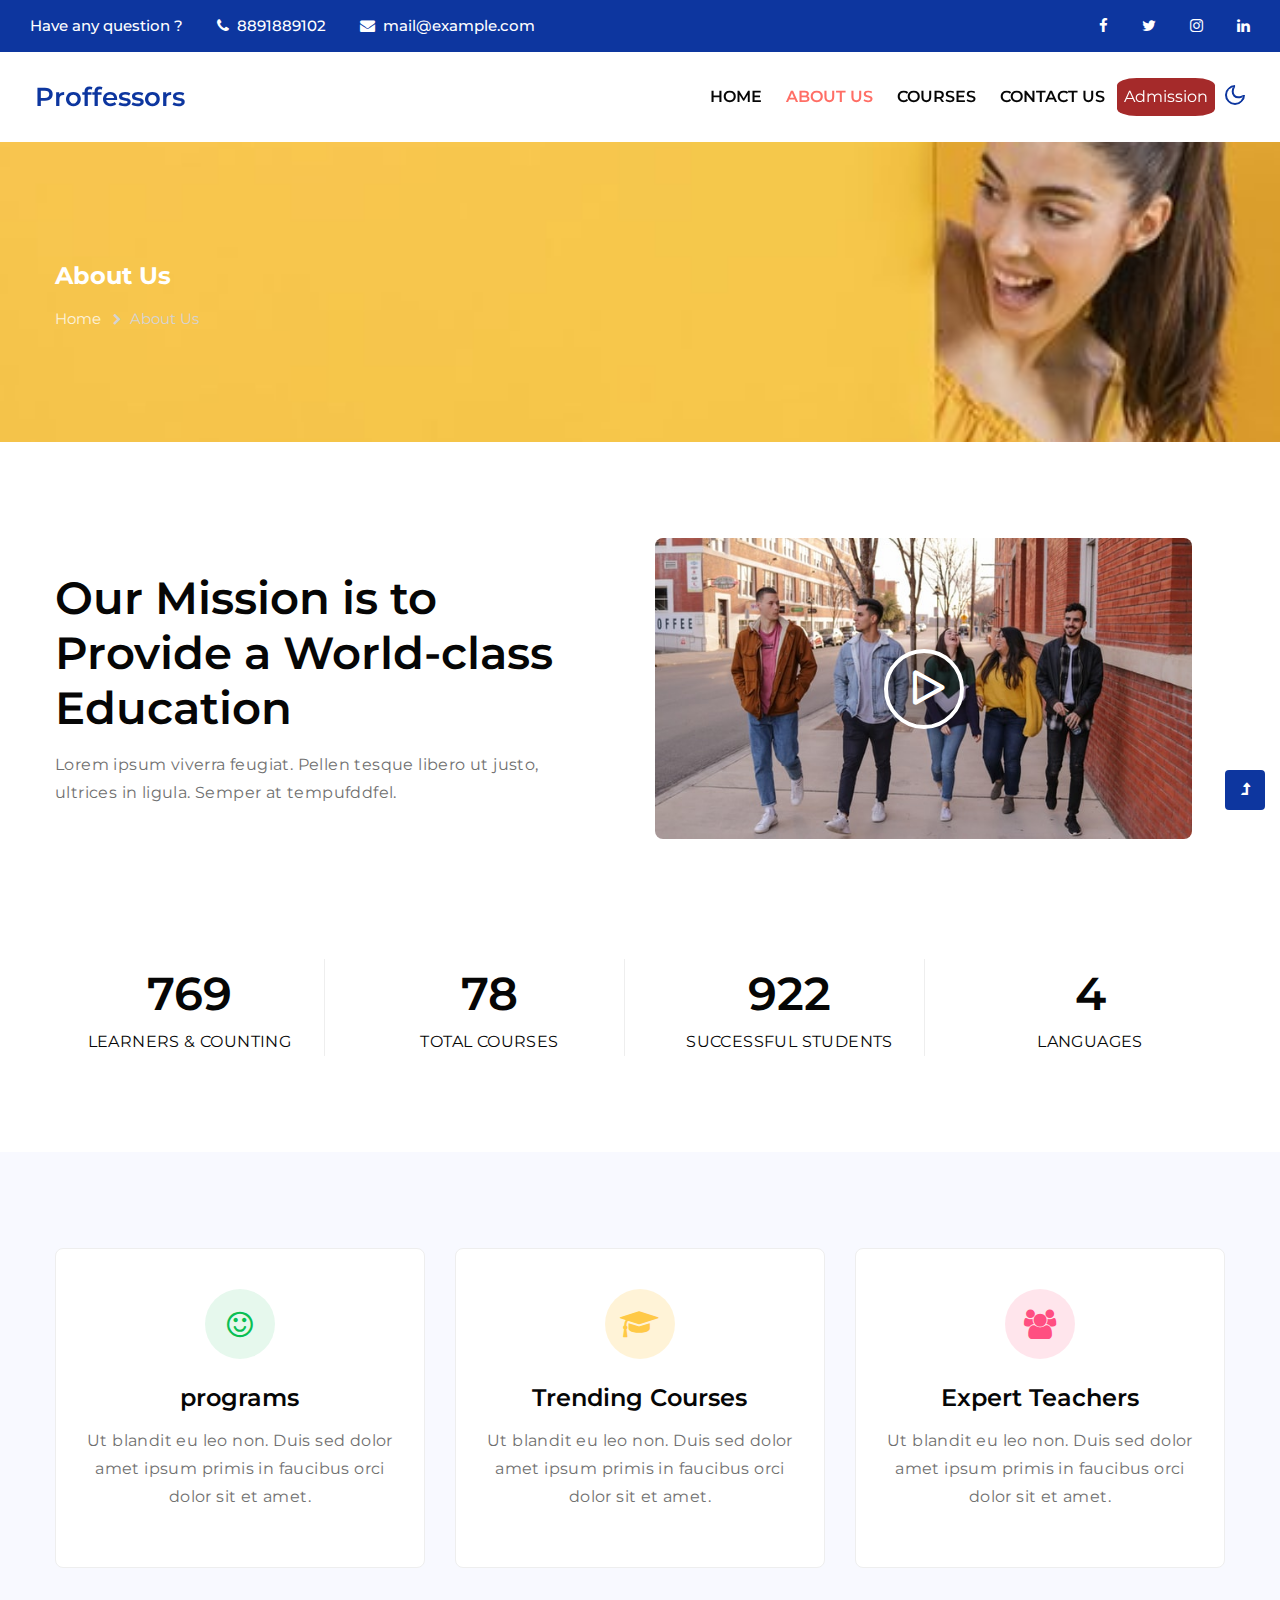
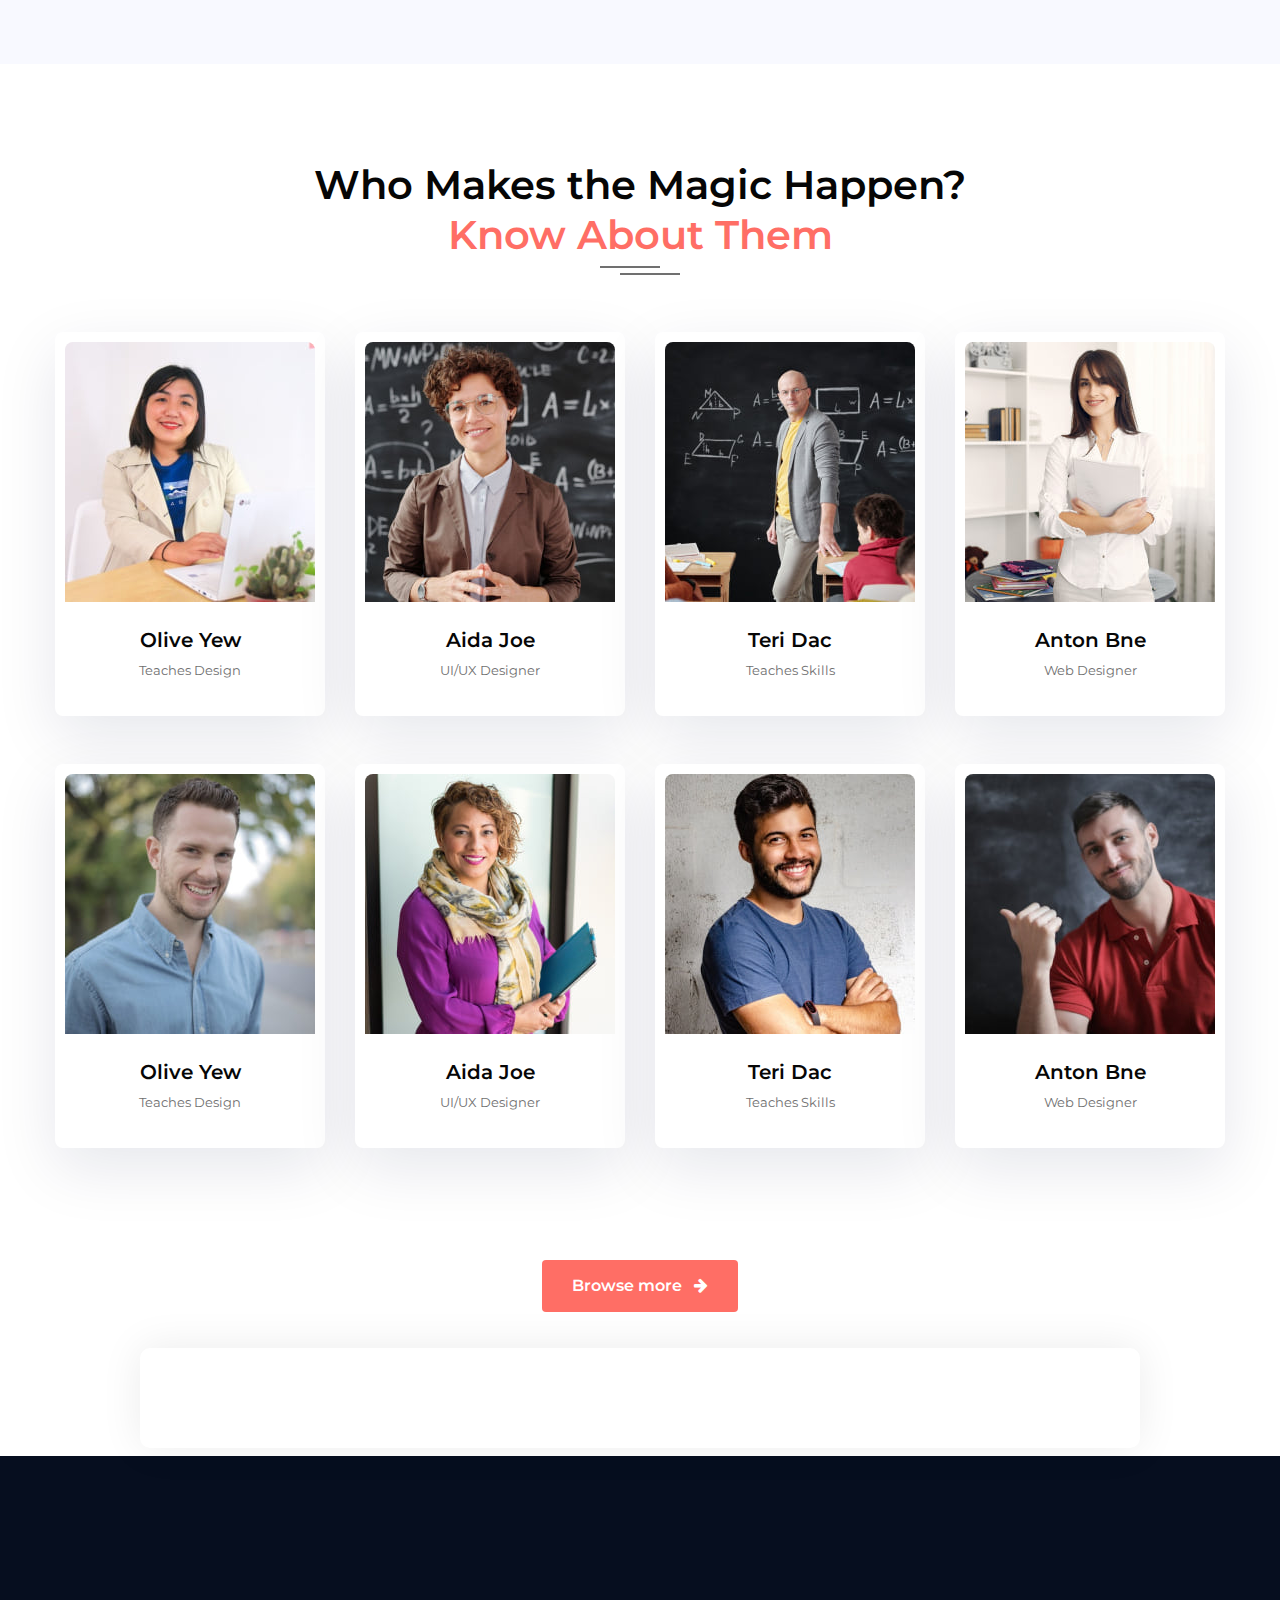
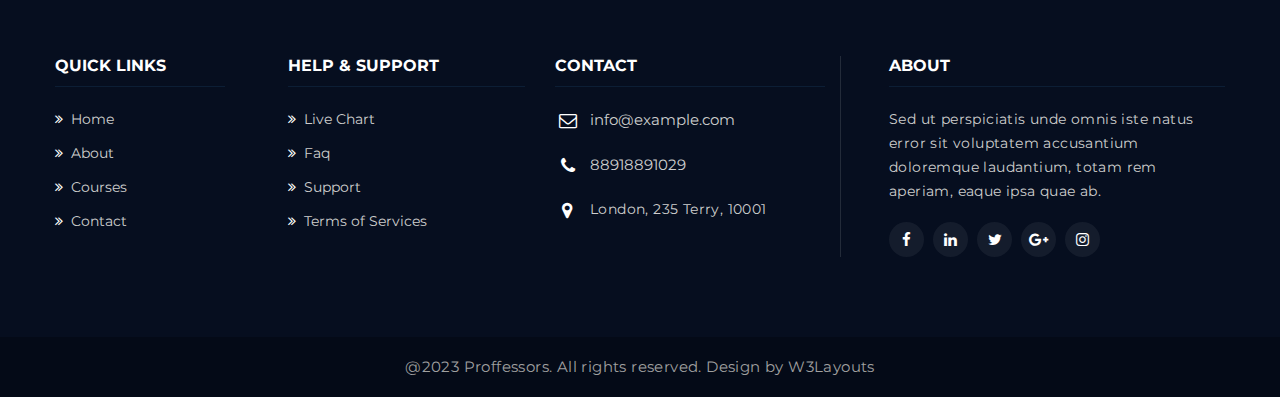
==== commit 008930c7: "admission button problem" ====
--- a/about.html
+++ b/about.html
@@ -23,7 +23,7 @@
                 <div class="top-headers">
                     <ul>
                         <li>
-                            <a href="#help" class="d-sm-block d-none">Have any question ?</a>
+                            <a href="contact.html" class="d-sm-block d-none">Have any question ?</a>
                         </li>
                         <li>
                             <i class="fa fa-phone"></i><a href="tel:+918891889102">8891889102</a>
@@ -87,7 +87,7 @@
                             <a class="nav-link" href="contact.html">Contact Us</a>
                         </li>
                       
-                        <a href="/admission.html" class="button" style="background-color: brown; border-radius: 20%; padding: 7px; color: white;">Admission</a>
+                        <a href="admission.html" class="button" style="background-color: brown; border-radius: 20%; padding: 7px; color: white;">Admission</a>
                        
                     </ul>
                 </div>
@@ -206,7 +206,7 @@
                 <div class="col-lg-4 col-md-6 grids-feature mt-md-0 mt-4">
                     <div class="area-box">
                         <span class="fa fa-graduation-cap icon-style-2" aria-hidden="true"></span>
-                        <h4><a href="/courses.html" class="title-head">Trending Courses</a></h4>
+                        <h4><a href="courses.html" class="title-head">Trending Courses</a></h4>
                         <p class="mb-3">Ut blandit eu leo non. Duis sed dolor amet ipsum primis
                             in faucibus orci dolor sit et amet.</p>
                     </div>
--- a/assets/css/style-starter.css
+++ b/assets/css/style-starter.css
@@ -14062,7 +14062,7 @@
   overflow: visible;
   clip: auto;
 }
-
+/* #fcf1e7*/
 :root {
   --theme-color: #e40000;
   --primary-color: #0d369f;
@@ -17328,7 +17328,24 @@
   margin-bottom: 16px;
   border-radius: 8px;
 }
-
+.cours{
+  color: var(--heading-color);
+  background: var(--bg-grey);
+  border: 1px solid var(--border-color-light);
+  width: 150px ;
+   border:2px solid rgb(3, 255, 57);
+   padding: 10px;
+   border-radius: 25px;
+}
+.gender{
+  color: var(--heading-color);
+  background: var(--bg-grey);
+  border: 1px solid var(--border-color-light);
+  width: 90px; 
+    border: 2px solid rgb(53, 52, 52);
+     padding: 10px;
+      border-radius: 25px;
+}
 .cont-left.text-center span.fa {
   color: var(--secondary-color);
   font-size: 20px;
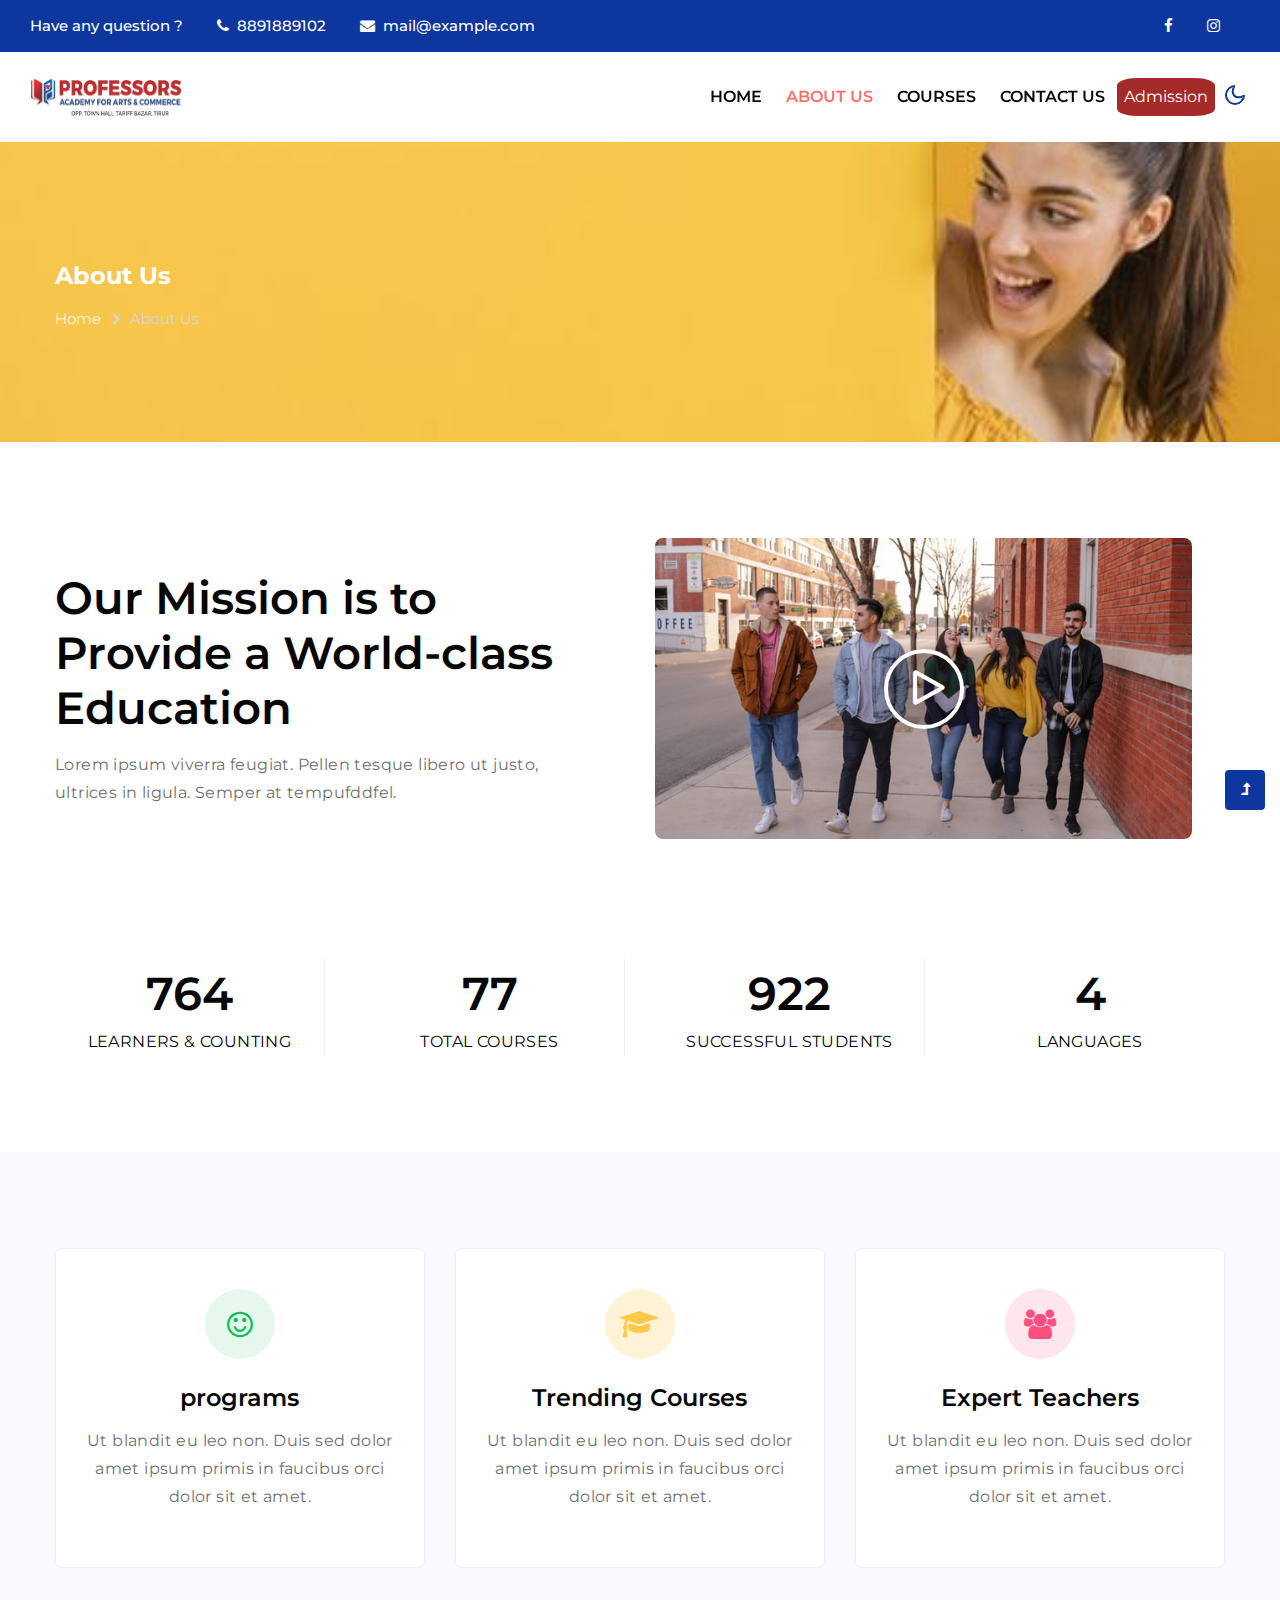
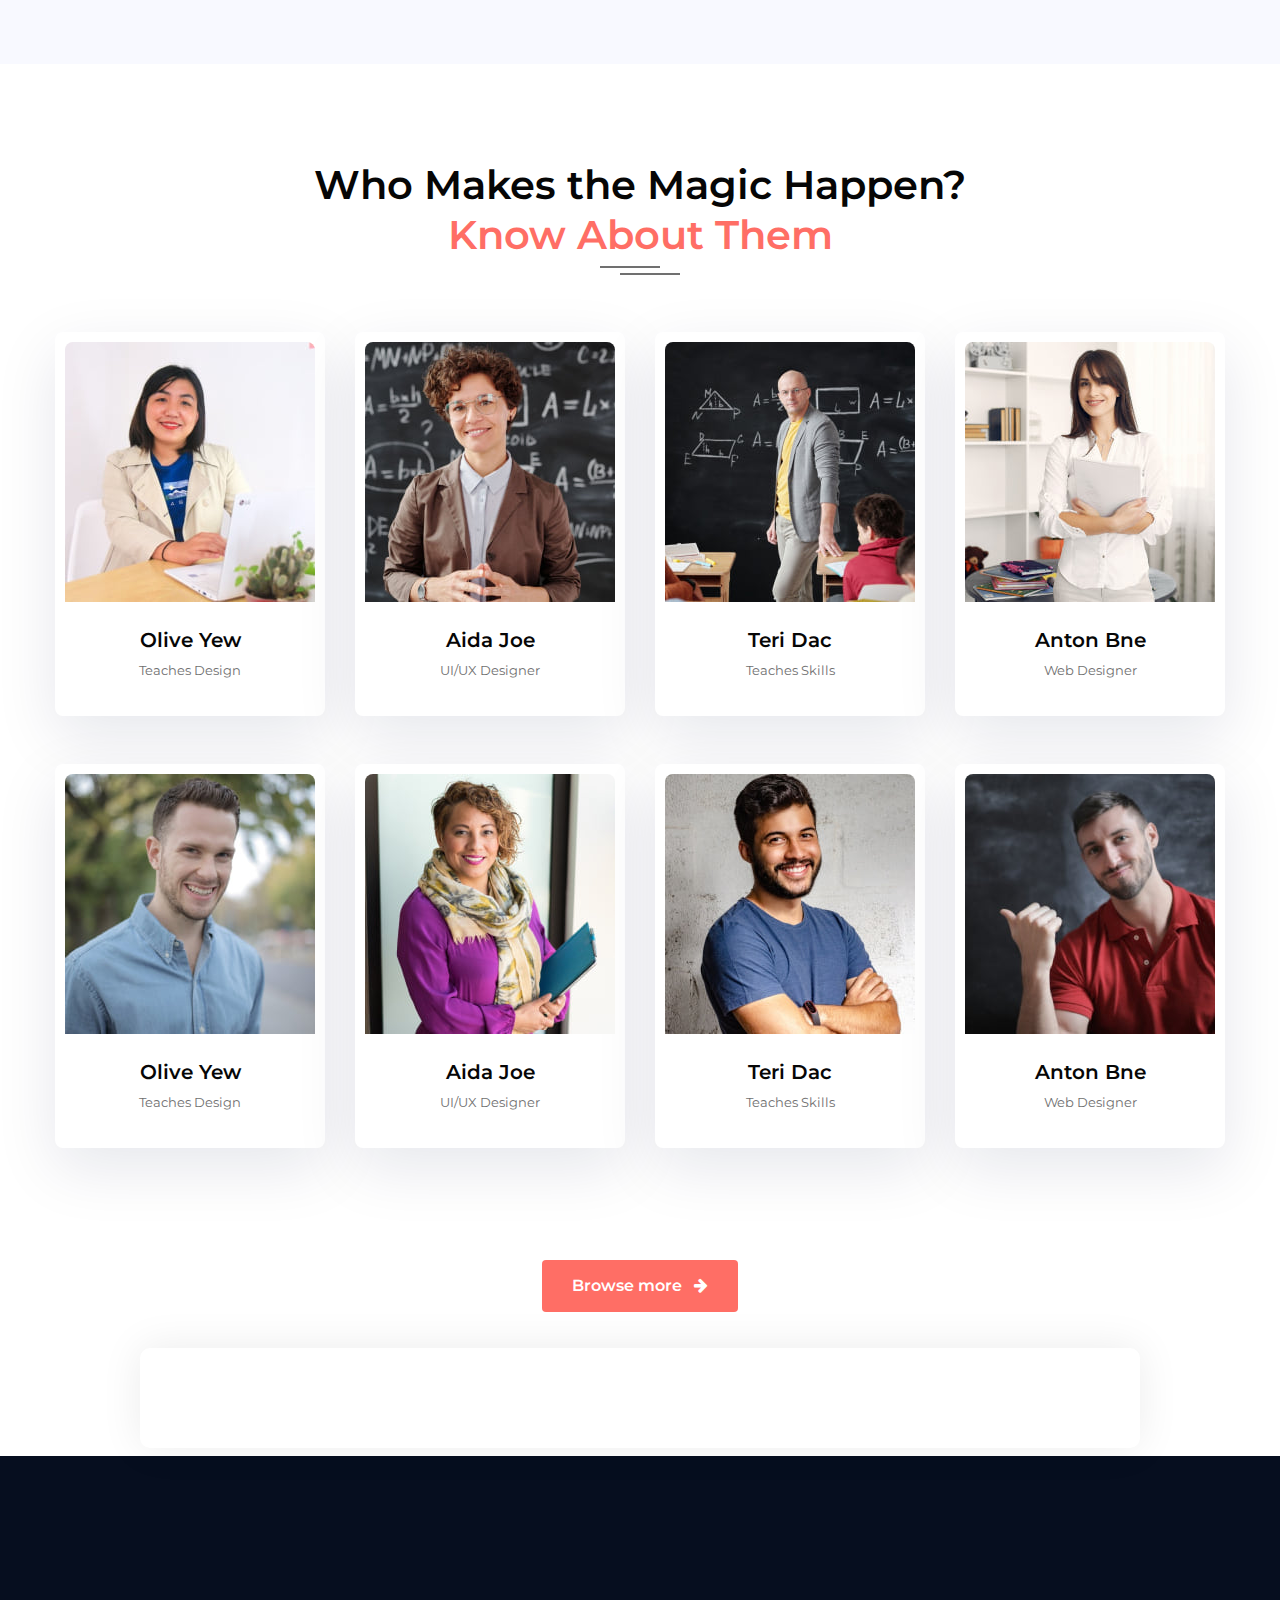
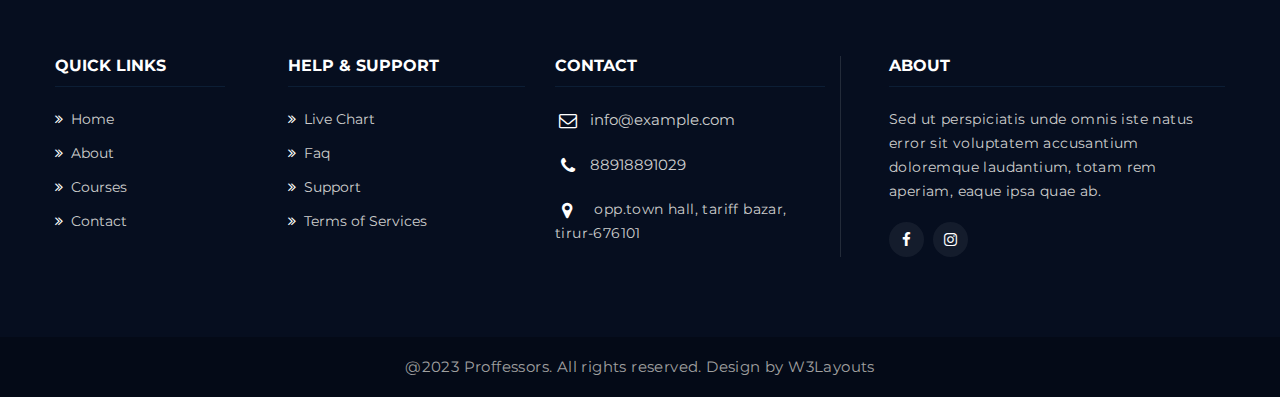
==== commit da3dd5df: "changed logo, add address,add program" ====
--- a/about.html
+++ b/about.html
@@ -36,16 +36,10 @@
                 <div class="top-headers top-headers-2">
                     <ul>
                         <li>
-                            <a href="#facebook"><span class="fa fa-facebook"></span></a>
-                        </li>
-                        <li>
-                            <a href="#twitter"><span class="fa fa-twitter"></span></a>
+                            <a href="https://www.facebook.com/profile.php?id=100075665212930&mibextid=ZbWKwL"><span class="fa fa-facebook"></span></a>
                         </li>
                         <li>
                             <a href="https://www.instagram.com/proffessors_academy_tr/"><span class="fa fa-instagram"></span></a>
-                        </li>
-                        <li class="mr-0">
-                            <a href="#linkedin"><span class="fa fa-linkedin"></span></a>
                         </li>
                     </ul>
                 </div>
@@ -58,12 +52,13 @@
         <div class="container-fluid">
             <nav class="navbar navbar-expand-lg stroke">
                 <h1>
-                    <a class="navbar-brand d-flex align-items-center" href="index.html">
-                        <img src="assets/images/logo.png" alt="" class="mr-1" />Proffessors</a>
+                    <img src="assets/images/PROFESSORS COLLEGE red.png" alt="" title="Your logo" style="width: 150px;  height: 37px;" />
+                  <!---- <a class="navbar-brand d-flex align-items-center" href="index.html">
+                        <img src="assets/images/logo.png" alt="" class="mr-1" />Proffessors</a>---->
                 </h1>
-                <!-- if logo is image enable this   
+                <!-- if logo is image enable this  
     <a class="navbar-brand" href="#index.html">
-        <img src="image-path" alt="Your logo" title="Your logo" style="height:35px;" />
+        <img src="assets/images/PROFESSORS COLLEGE red.png" alt="Your logo" title="Your logo" style="height:35px;" />
     </a> -->
                 <button class="navbar-toggler  collapsed bg-gradient" type="button" data-toggle="collapse"
                     data-target="#navbarTogglerDemo02" aria-controls="navbarTogglerDemo02" aria-expanded="false"
@@ -494,7 +489,7 @@
                                 </div>
                                 <div>
                                     <p class="contact-para"><span class="fa fa-map-marker"
-                                            aria-hidden="true"></span>London, 235 Terry, 10001</p>
+                                            aria-hidden="true"></span> opp.town hall, tariff bazar, tirur-676101</p>
                                 </div>
                             </div>
                         </div>
@@ -505,13 +500,8 @@
                                 laudantium, totam rem aperiam, eaque ipsa quae ab.</p>
                             <div class="columns-2">
                                 <ul class="social">
-                                    <li><a href="#facebook"><span class="fa fa-facebook" aria-hidden="true"></span></a>
-                                    </li>
-                                    <li><a href="#linkedin"><span class="fa fa-linkedin" aria-hidden="true"></span></a>
-                                    </li>
-                                    <li><a href="#twitter"><span class="fa fa-twitter" aria-hidden="true"></span></a>
-                                    </li>
-                                    <li><a href="#google"><span class="fa fa-google-plus" aria-hidden="true"></span></a>
+                                    <li>
+                                        <a href="https://www.facebook.com/profile.php?id=100075665212930&mibextid=ZbWKwL"><span class="fa fa-facebook"></span></a>
                                     </li>
                                     <li>
                                         <a href="https://www.instagram.com/proffessors_academy_tr/"><span class="fa fa-instagram"></span></a>
--- a/assets/css/style-starter.css
+++ b/assets/css/style-starter.css
@@ -15223,6 +15223,7 @@
 
   .navbar .navbar-brand img {
     max-width: 54px;
+
   }
 
   .navbar-toggler {
@@ -17333,18 +17334,30 @@
   background: var(--bg-grey);
   border: 1px solid var(--border-color-light);
   width: 150px ;
-   border:2px solid rgb(3, 255, 57);
+  border-color: var(--secondary-color);
+  transition: 0.3s ease-out;
    padding: 10px;
    border-radius: 25px;
 }
+.cours:hover{
+  border-color: var(--primary-color);
+  transition: 0.3s ease-out;
+}
+
+
 .gender{
   color: var(--heading-color);
   background: var(--bg-grey);
   border: 1px solid var(--border-color-light);
   width: 90px; 
-    border: 2px solid rgb(53, 52, 52);
-     padding: 10px;
-      border-radius: 25px;
+  border-color: var(--secondary-color);
+  transition: 0.3s ease-out;
+  padding: 10px;
+  border-radius: 25px;
+}
+.gender:hover{
+  border-color: var(--primary-color);
+  transition: 0.3s ease-out;
 }
 .cont-left.text-center span.fa {
   color: var(--secondary-color);
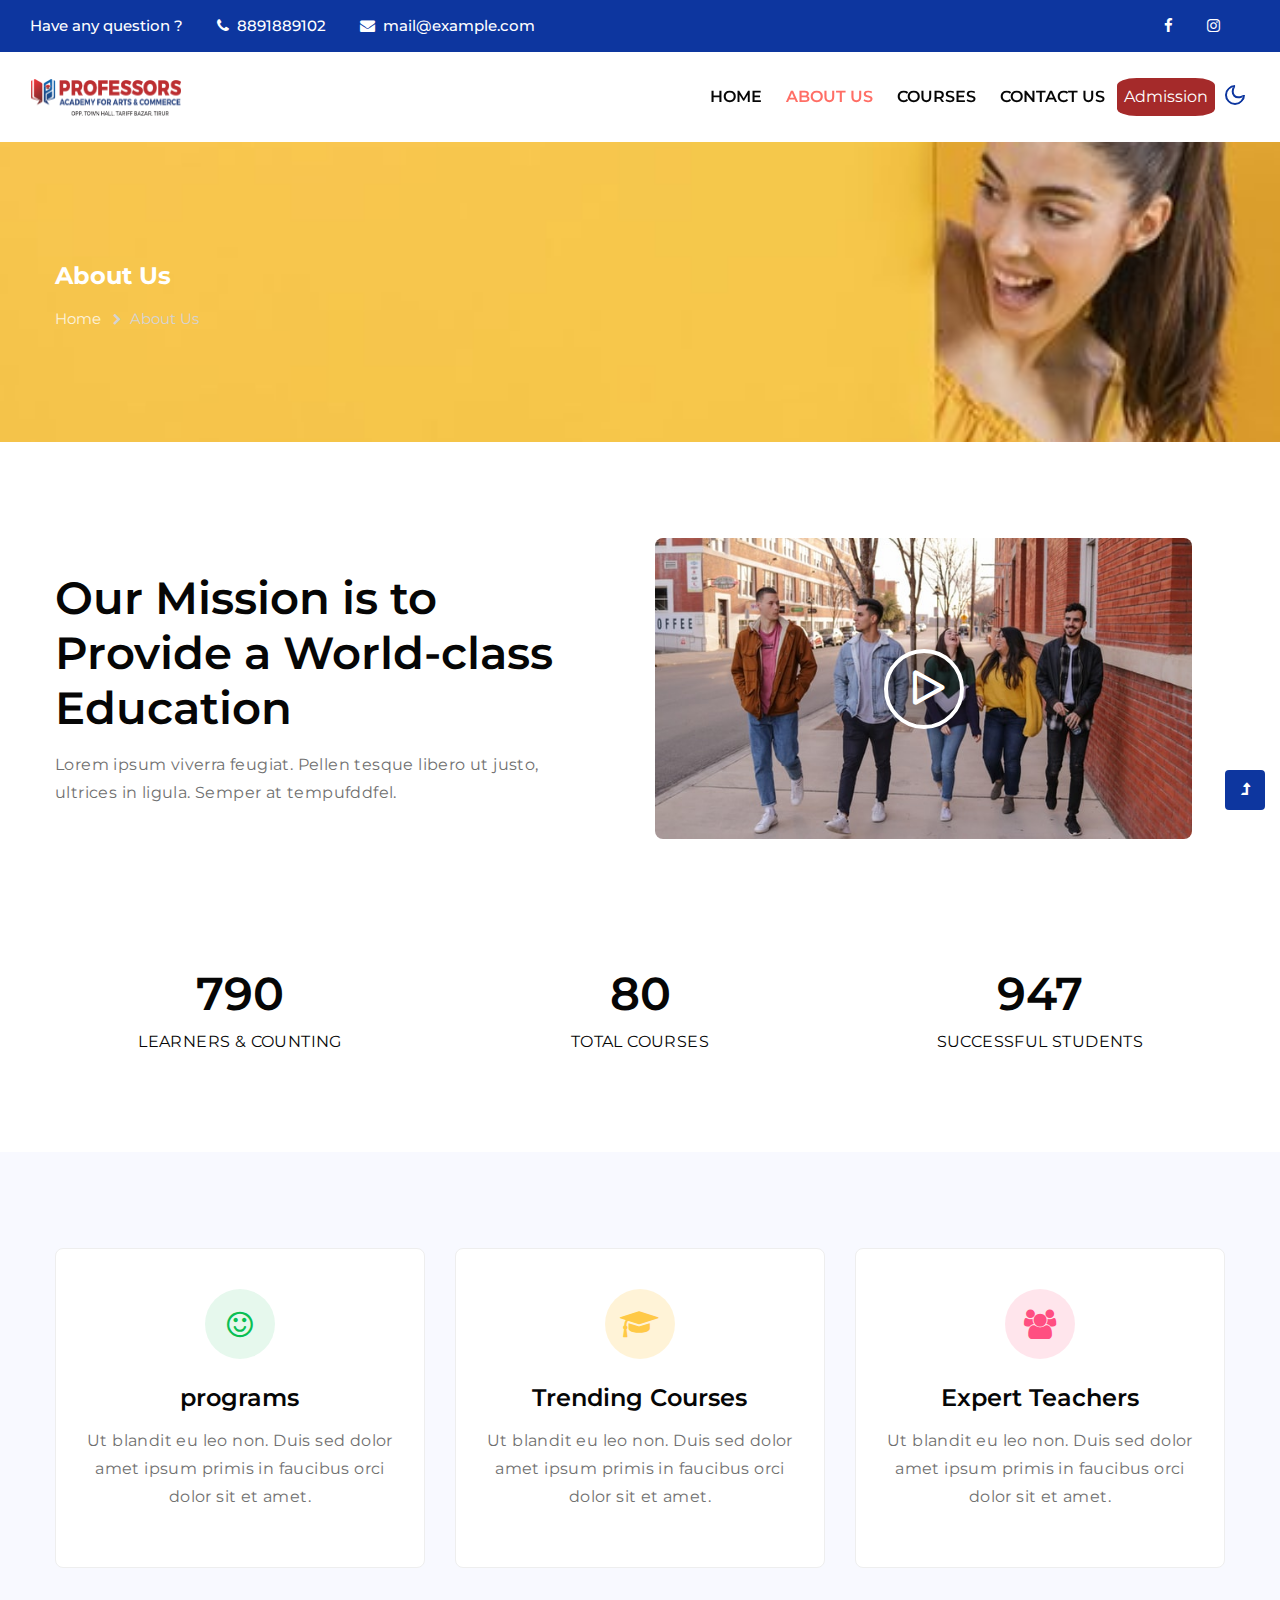
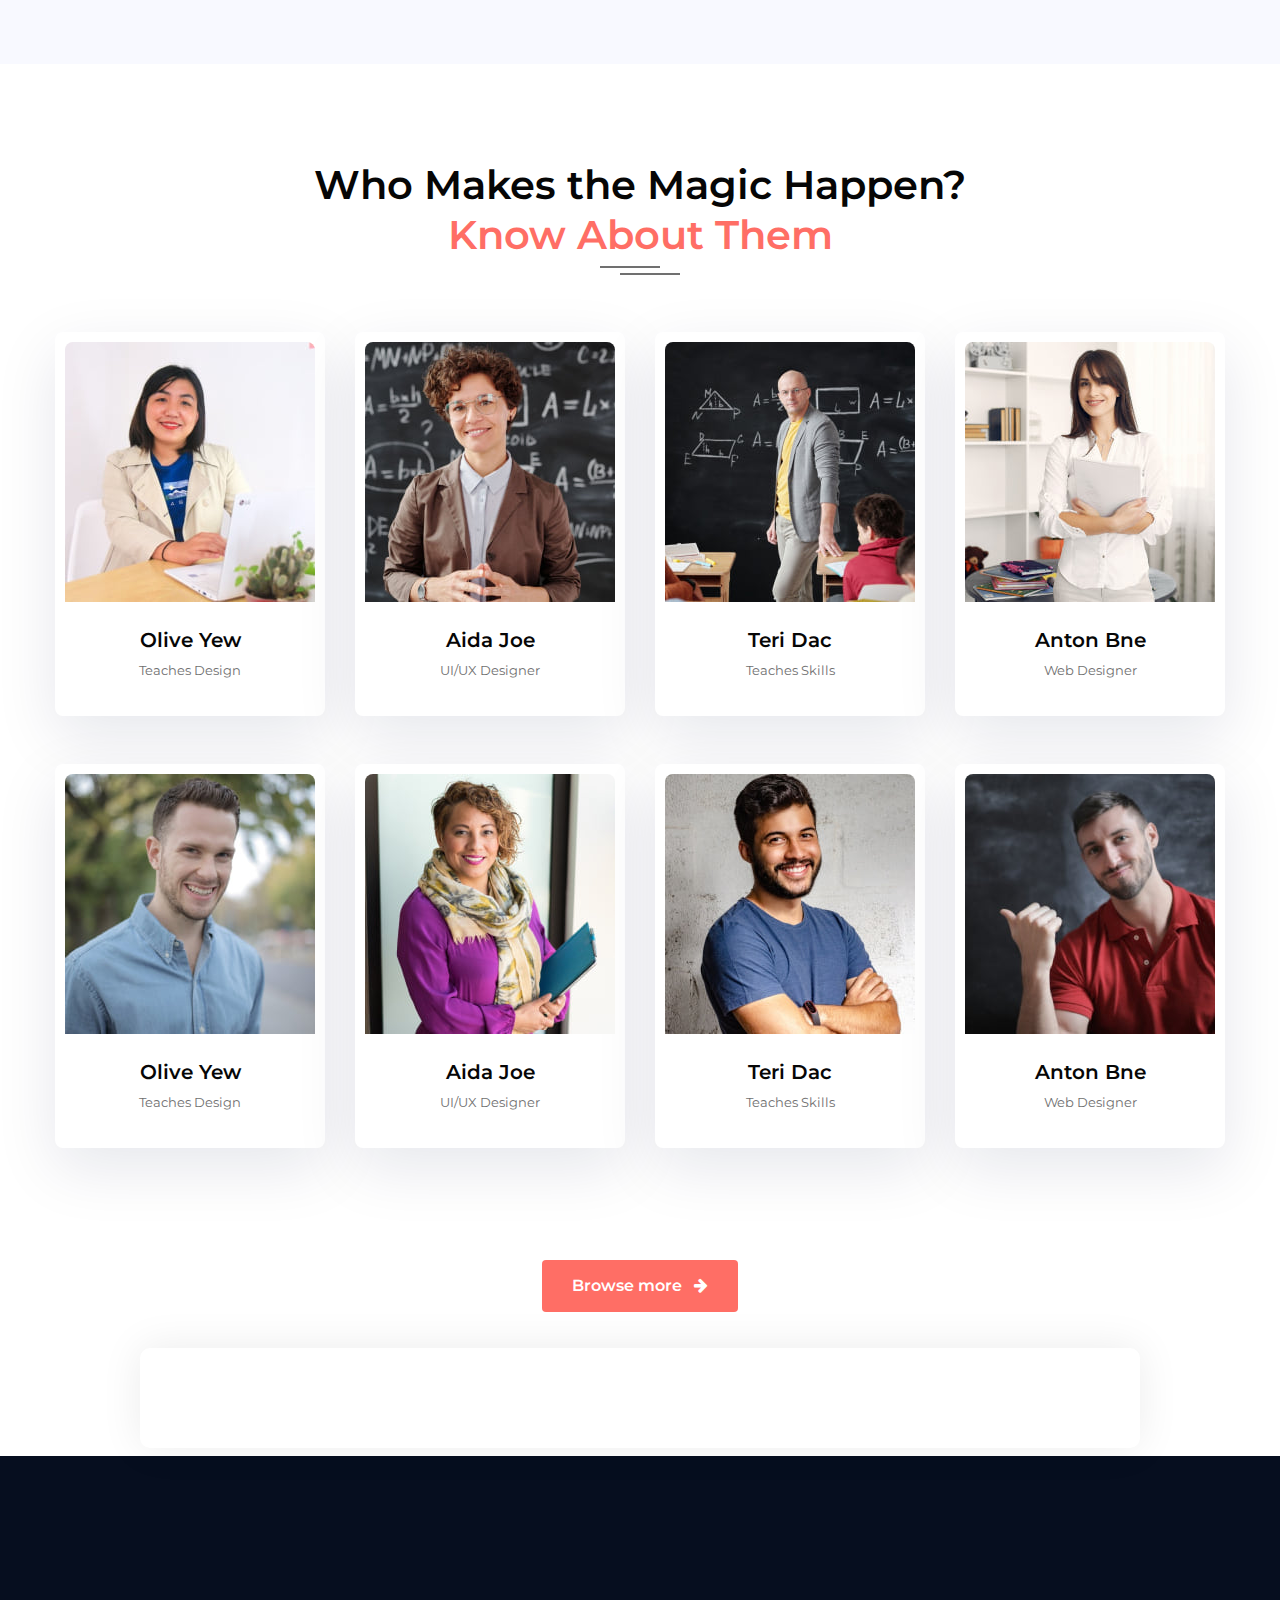
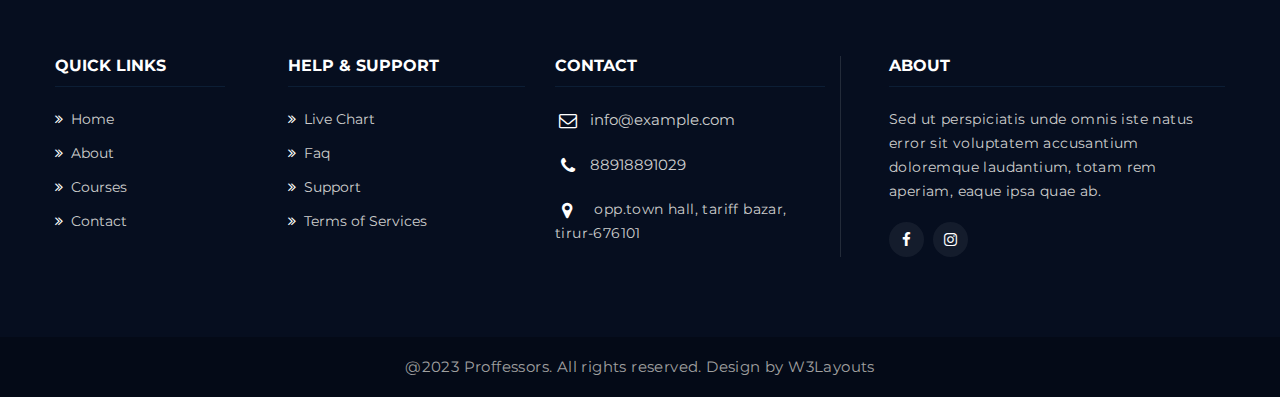
==== commit 6b522960: "program banner change students number" ====
--- a/about.html
+++ b/about.html
@@ -155,31 +155,26 @@
     <section class="w3_stats pb-5" id="stats">
         <div class="container pb-md-5 pb-4 pt-4">
             <div class="w3-stats">
-                <div class="row text-center">
+                <div class="row-number text-center">
                     <div class="col-lg-3 col-sm-6">
-                        <div class="counter">
+                        <div class="counte">
                             <div class="timer count-title count-number" data-to="6300" data-speed="1500"></div>
                             <p class="count-text">Learners & counting</p>
                         </div>
                     </div>
                     <div class="col-lg-3 col-sm-6 mt-sm-0 mt-4">
-                        <div class="counter">
+                        <div class="counte">
                             <div class="timer count-title count-number" data-to="638" data-speed="1500"></div>
                             <p class="count-text">Total courses</p>
                         </div>
                     </div>
                     <div class="col-lg-3 col-sm-6 mt-lg-0 mt-4">
-                        <div class="counter">
+                        <div class="counte">
                             <div class="timer count-title count-number" data-to="7600" data-speed="1500"></div>
                             <p class="count-text">Successful students</p>
                         </div>
                     </div>
-                    <div class="col-lg-3 col-sm-6 mt-lg-0 mt-4">
-                        <div class="counter border-right-0">
-                            <div class="timer count-title count-number" data-to="36" data-speed="1500"></div>
-                            <p class="count-text">Languages</p>
-                        </div>
-                    </div>
+                   
                 </div>
             </div>
         </div>
--- a/assets/css/style-starter.css
+++ b/assets/css/style-starter.css
@@ -749,7 +749,13 @@
   margin-right: -15px;
   margin-left: -15px;
 }
-
+.row-number{
+  display: flex;
+ justify-content: space-around;
+  flex-wrap: wrap;
+  margin-right: -15px;
+  margin-left: -15px; 
+}
 .no-gutters {
   margin-right: 0;
   margin-left: 0;
@@ -16898,7 +16904,6 @@
   color: var(--heading-color);
   font-weight: 600;
 }
-
 .w3l-forms-9 .main-midd p {
   font-size: 15px;
   color: var(--font-color);
@@ -17033,7 +17038,7 @@
   z-index: 1;
 }
 .inner-banner-program{
-  background: url(../images/banner-program.jfif) no-repeat center;
+  background: url(../images/banner-program.jpg);
   background-size: cover;
   -webkit-background-size: cover;
   -moz-background-size: cover;
